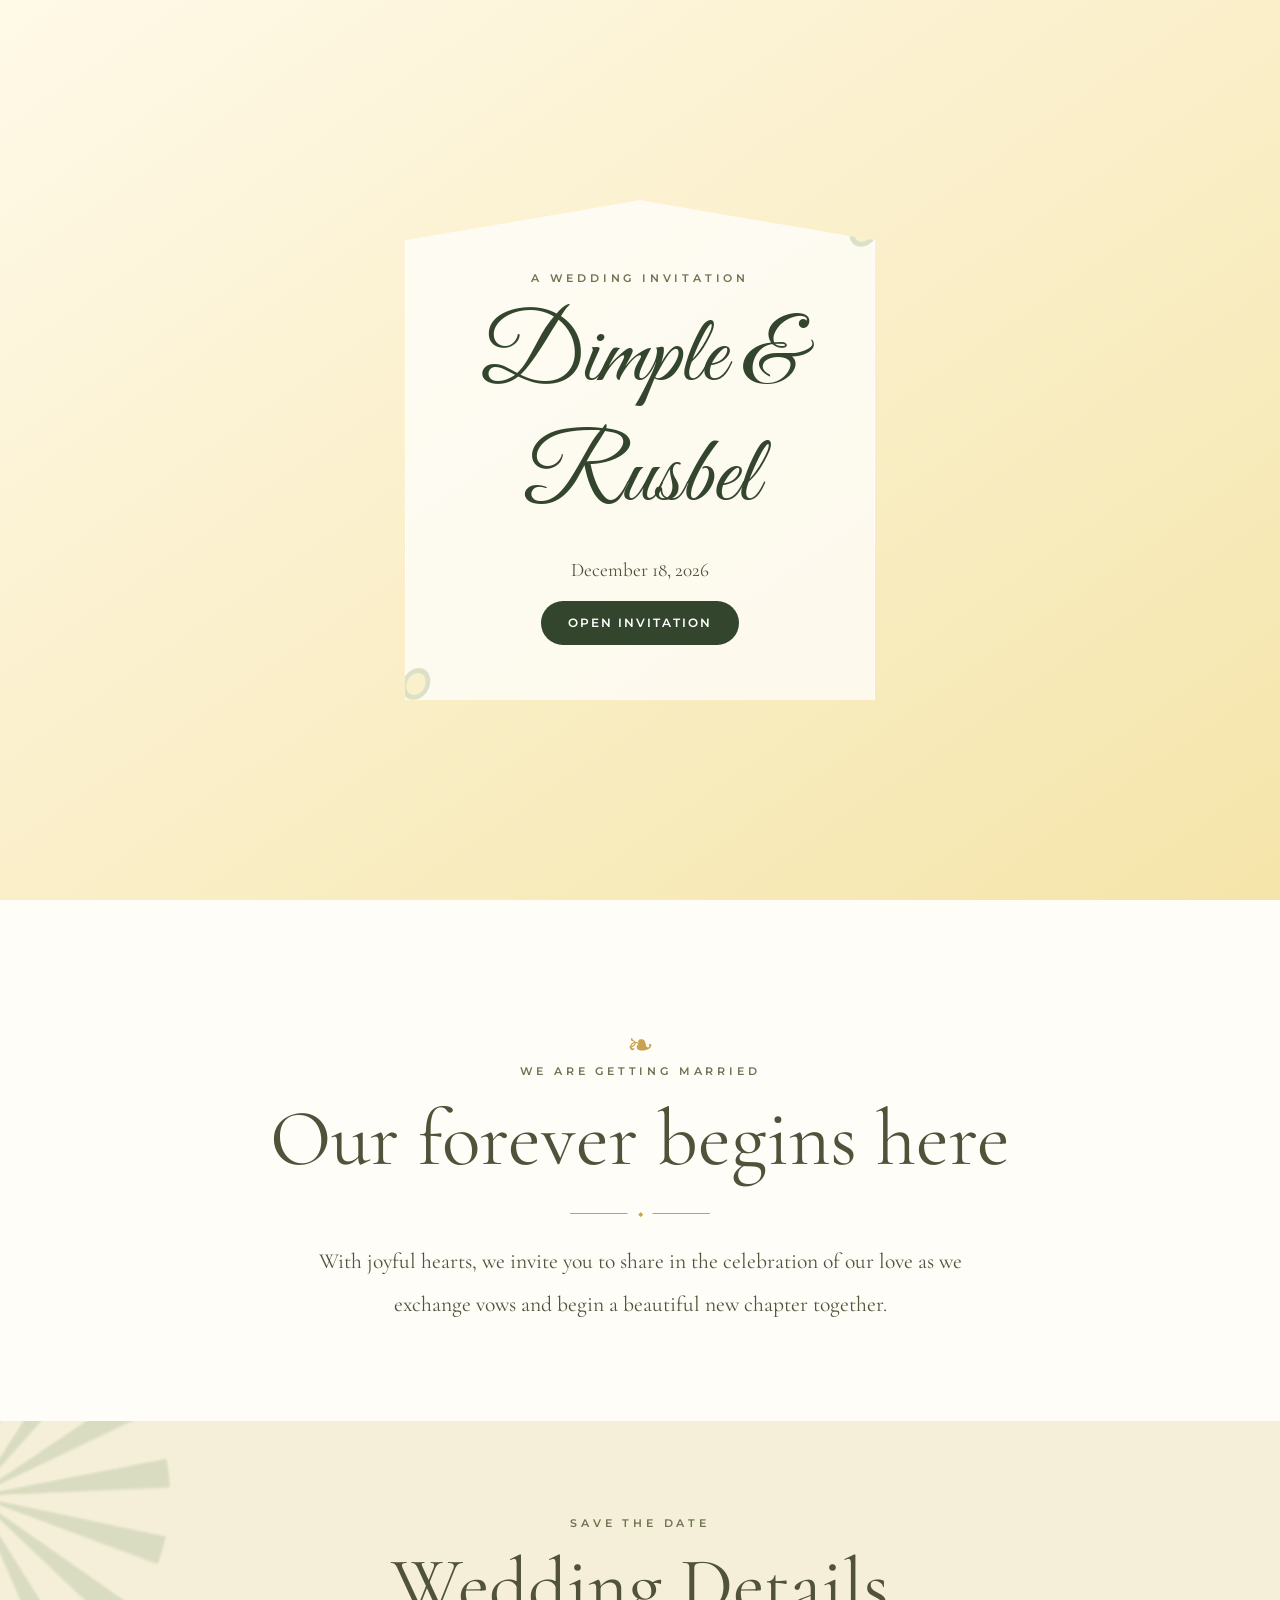
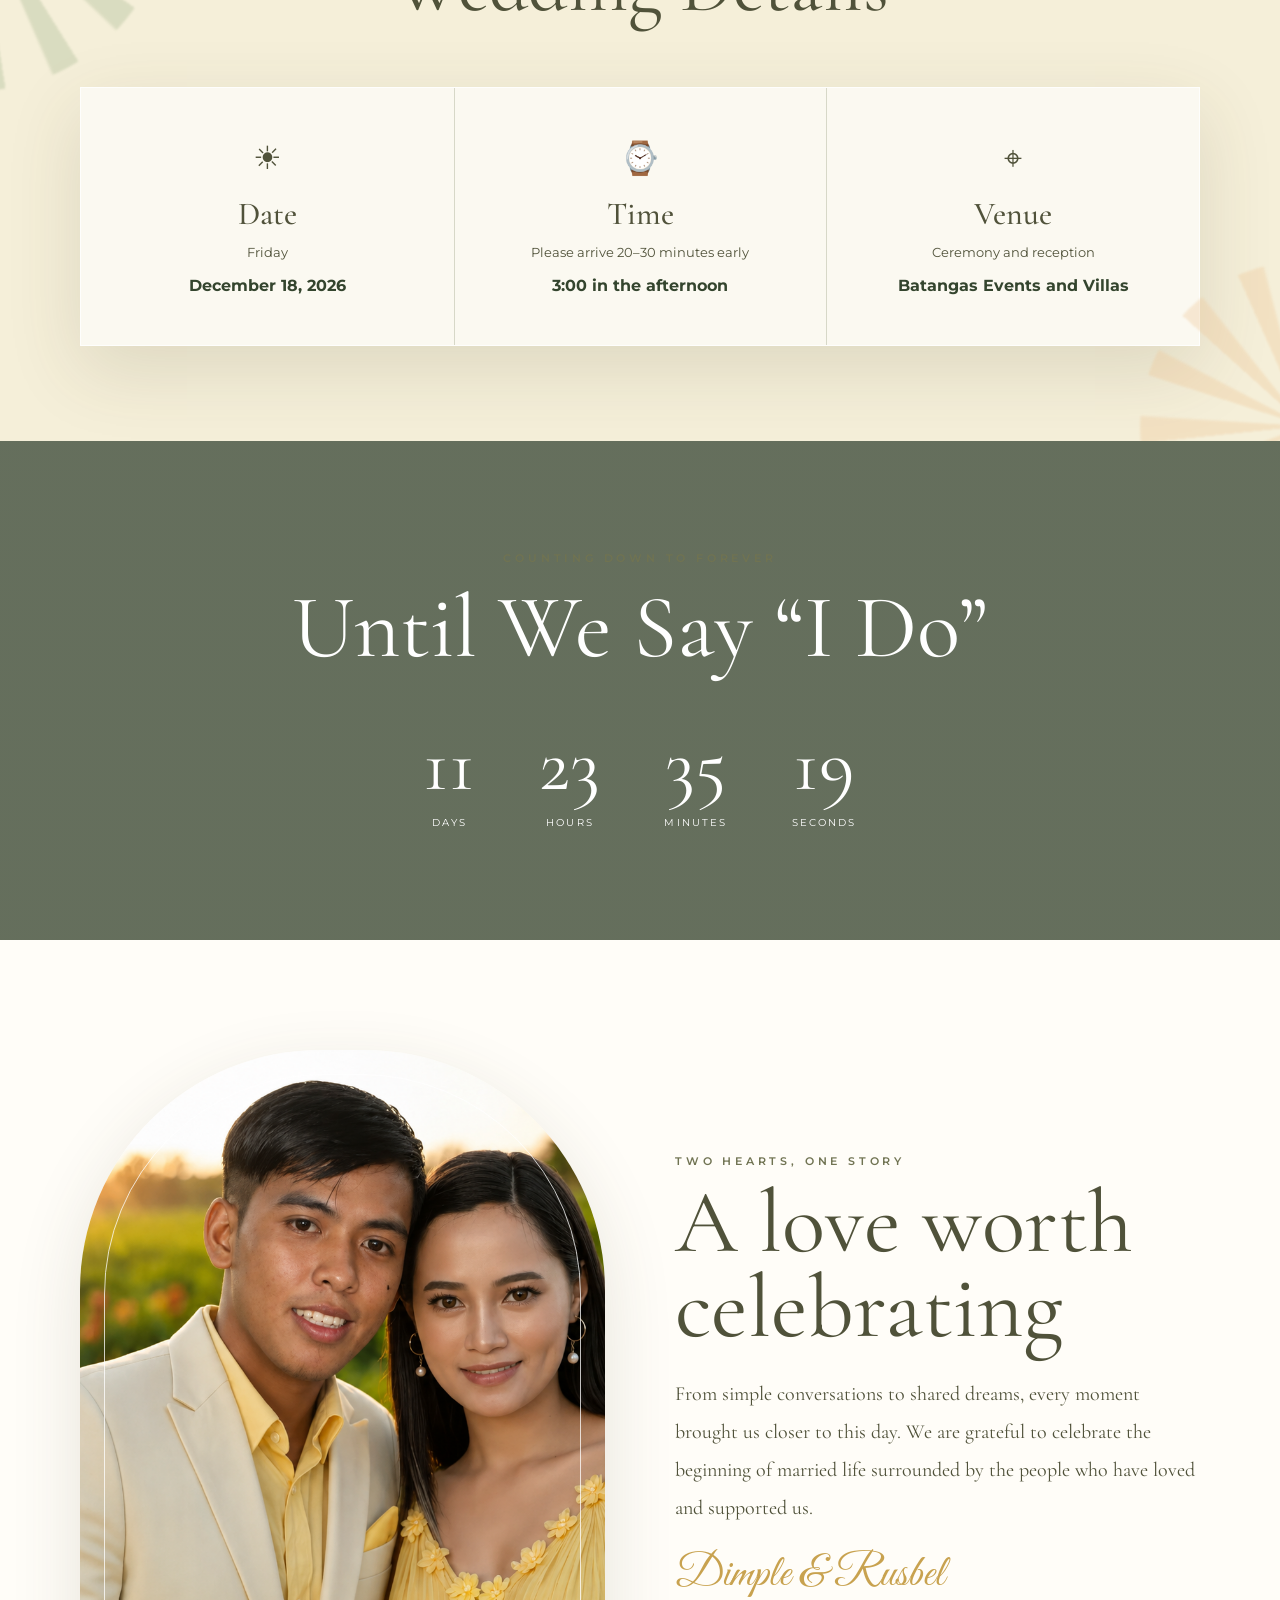
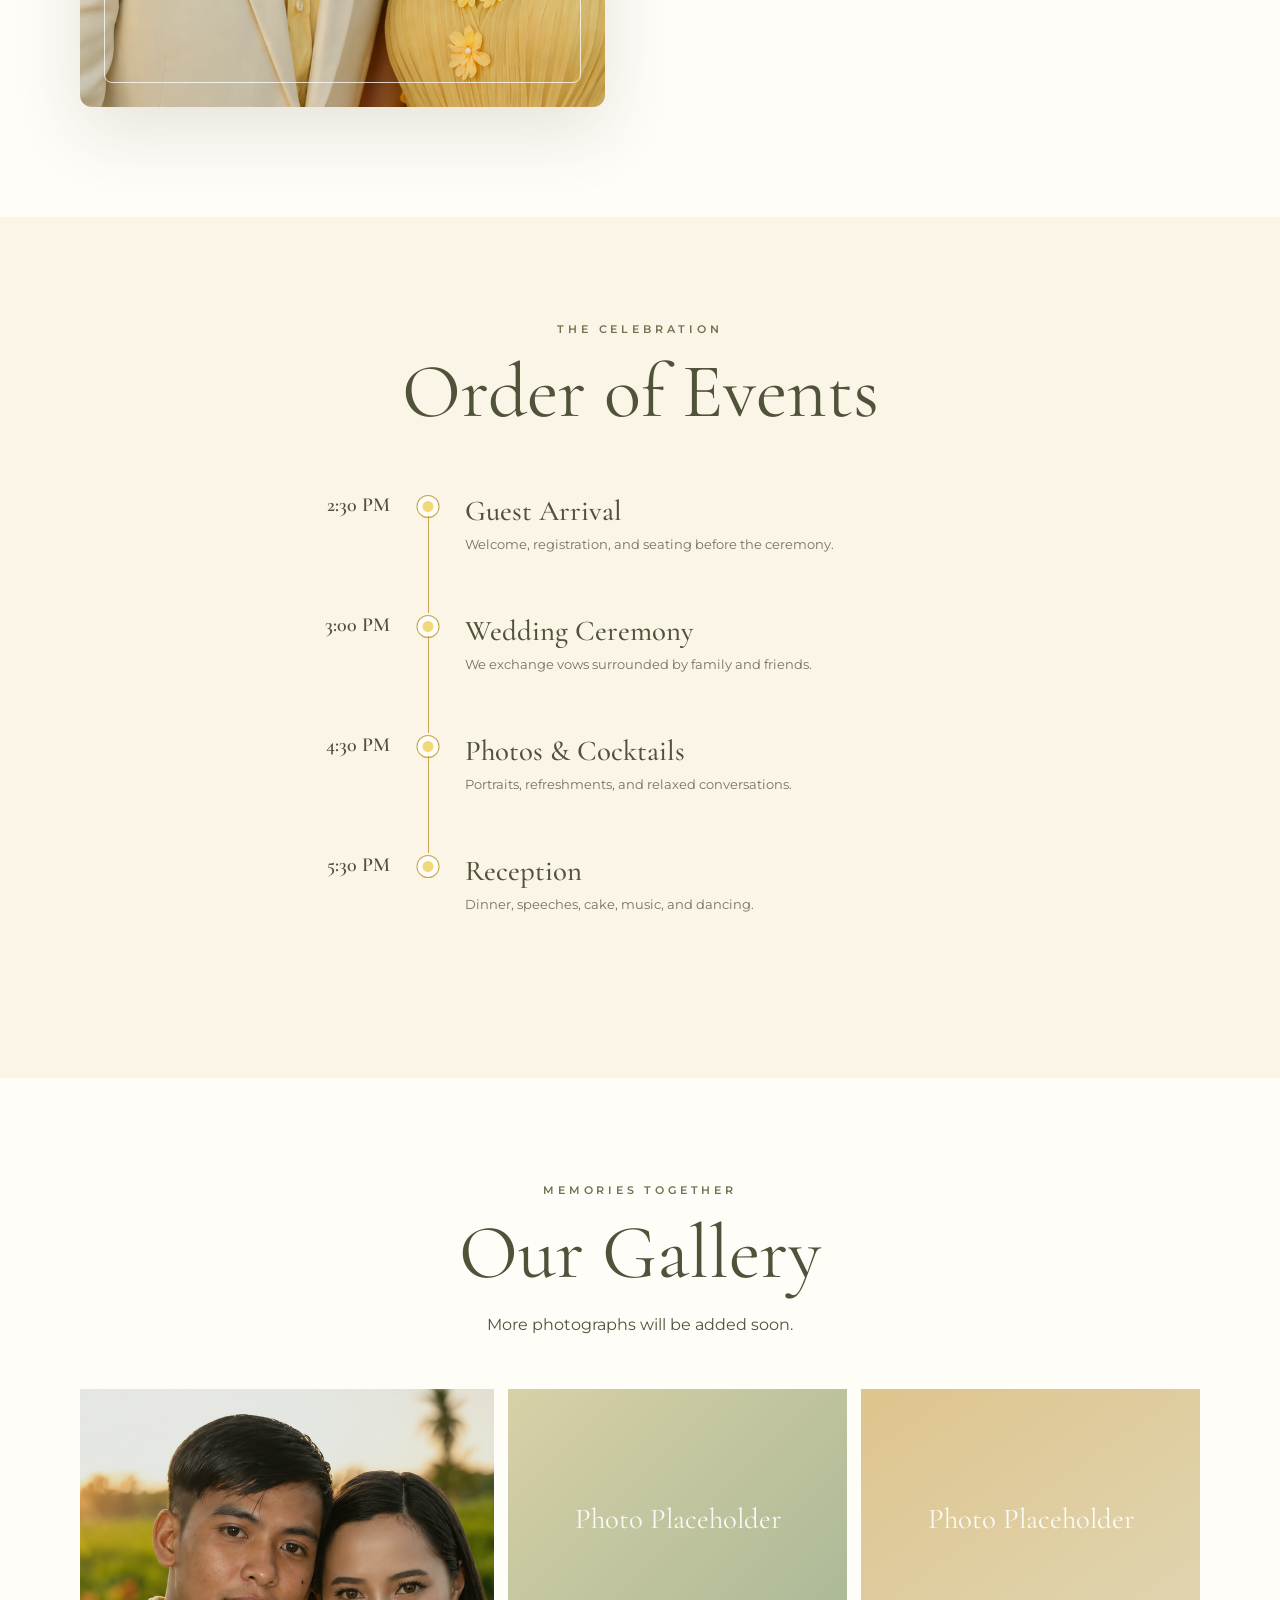
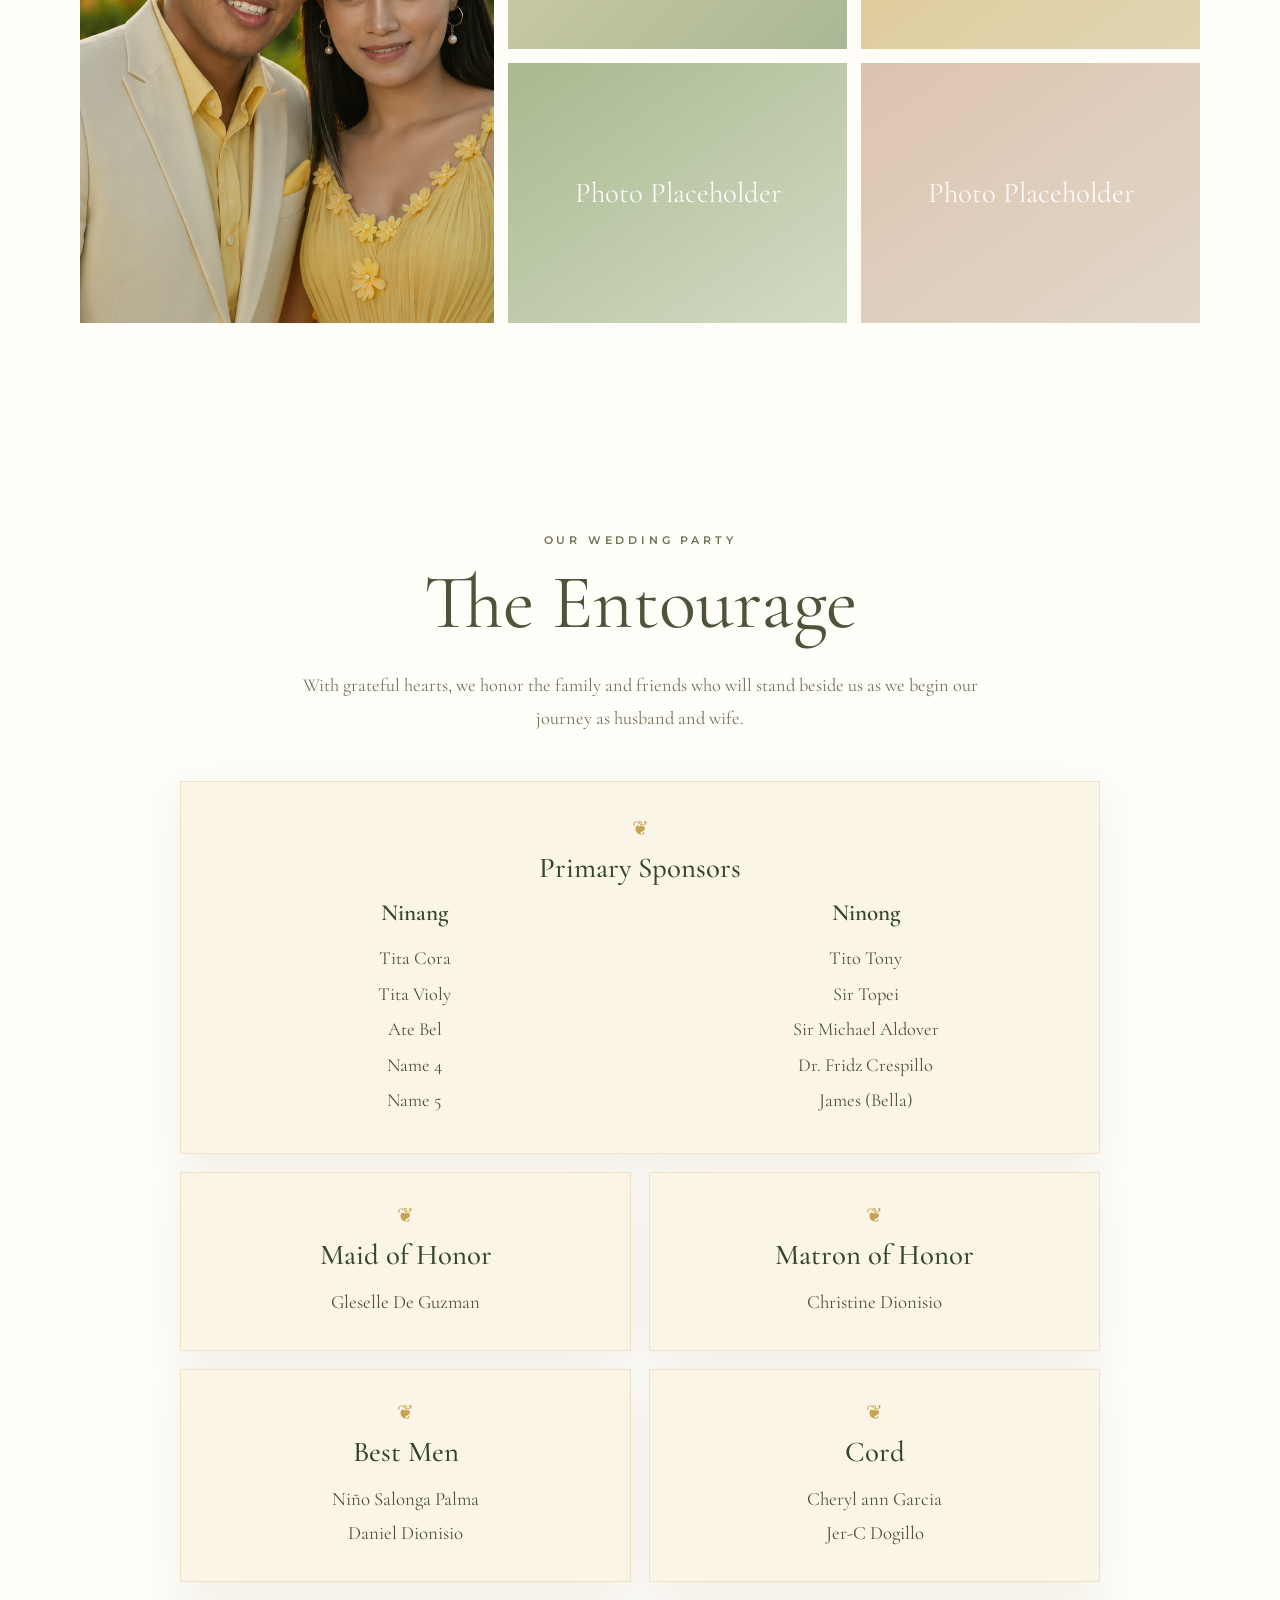
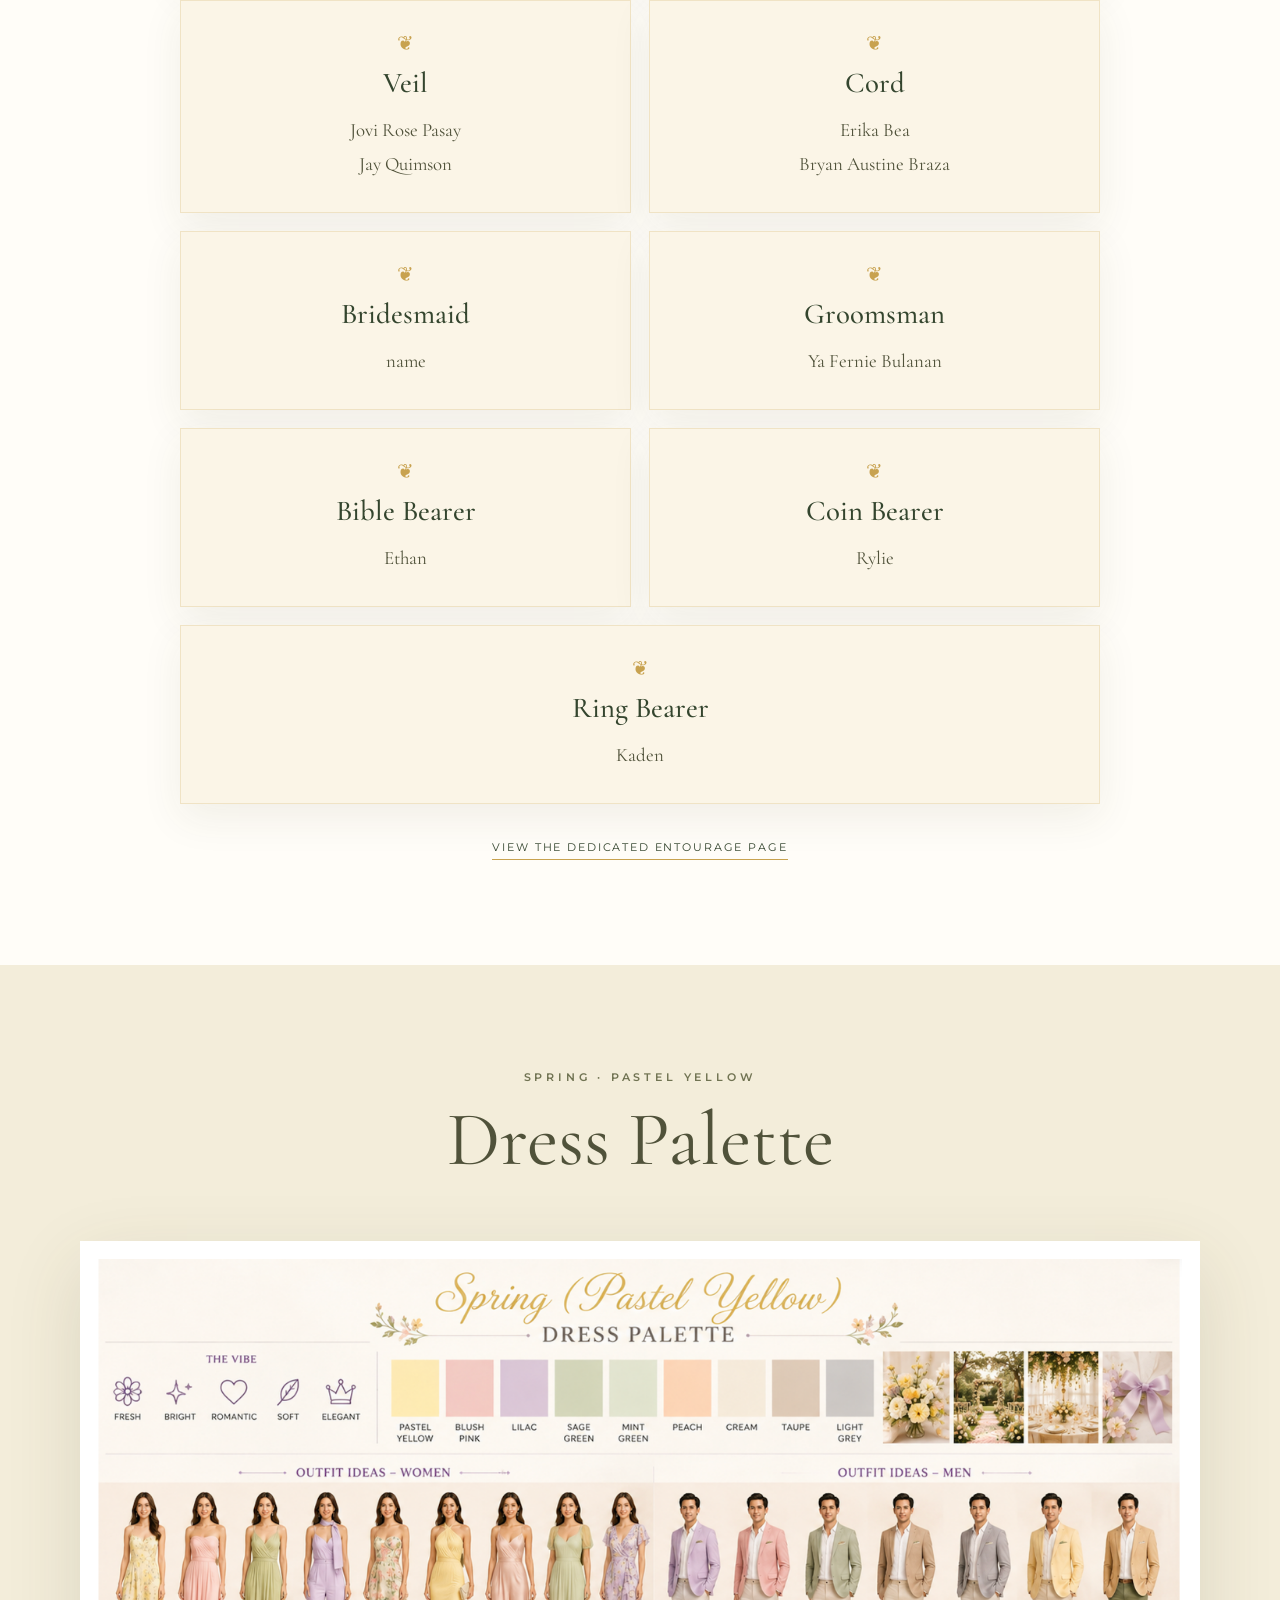
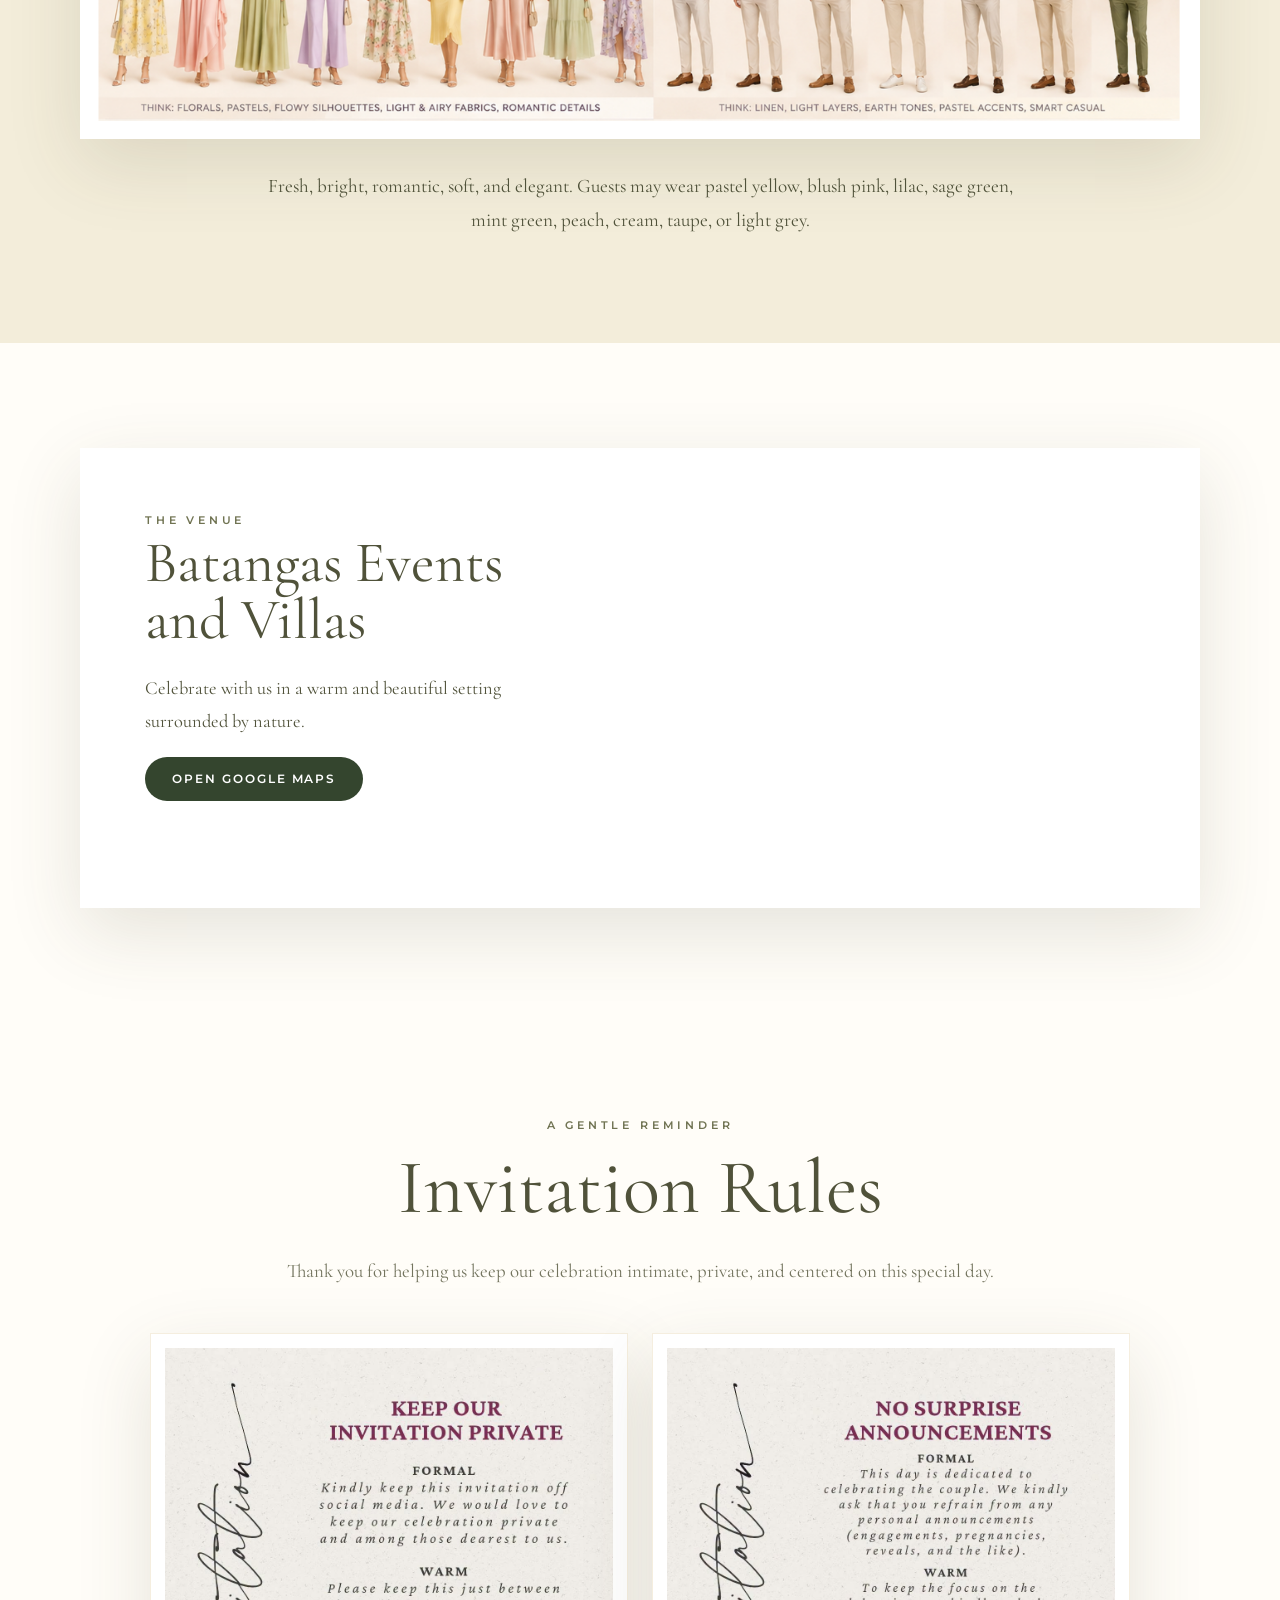
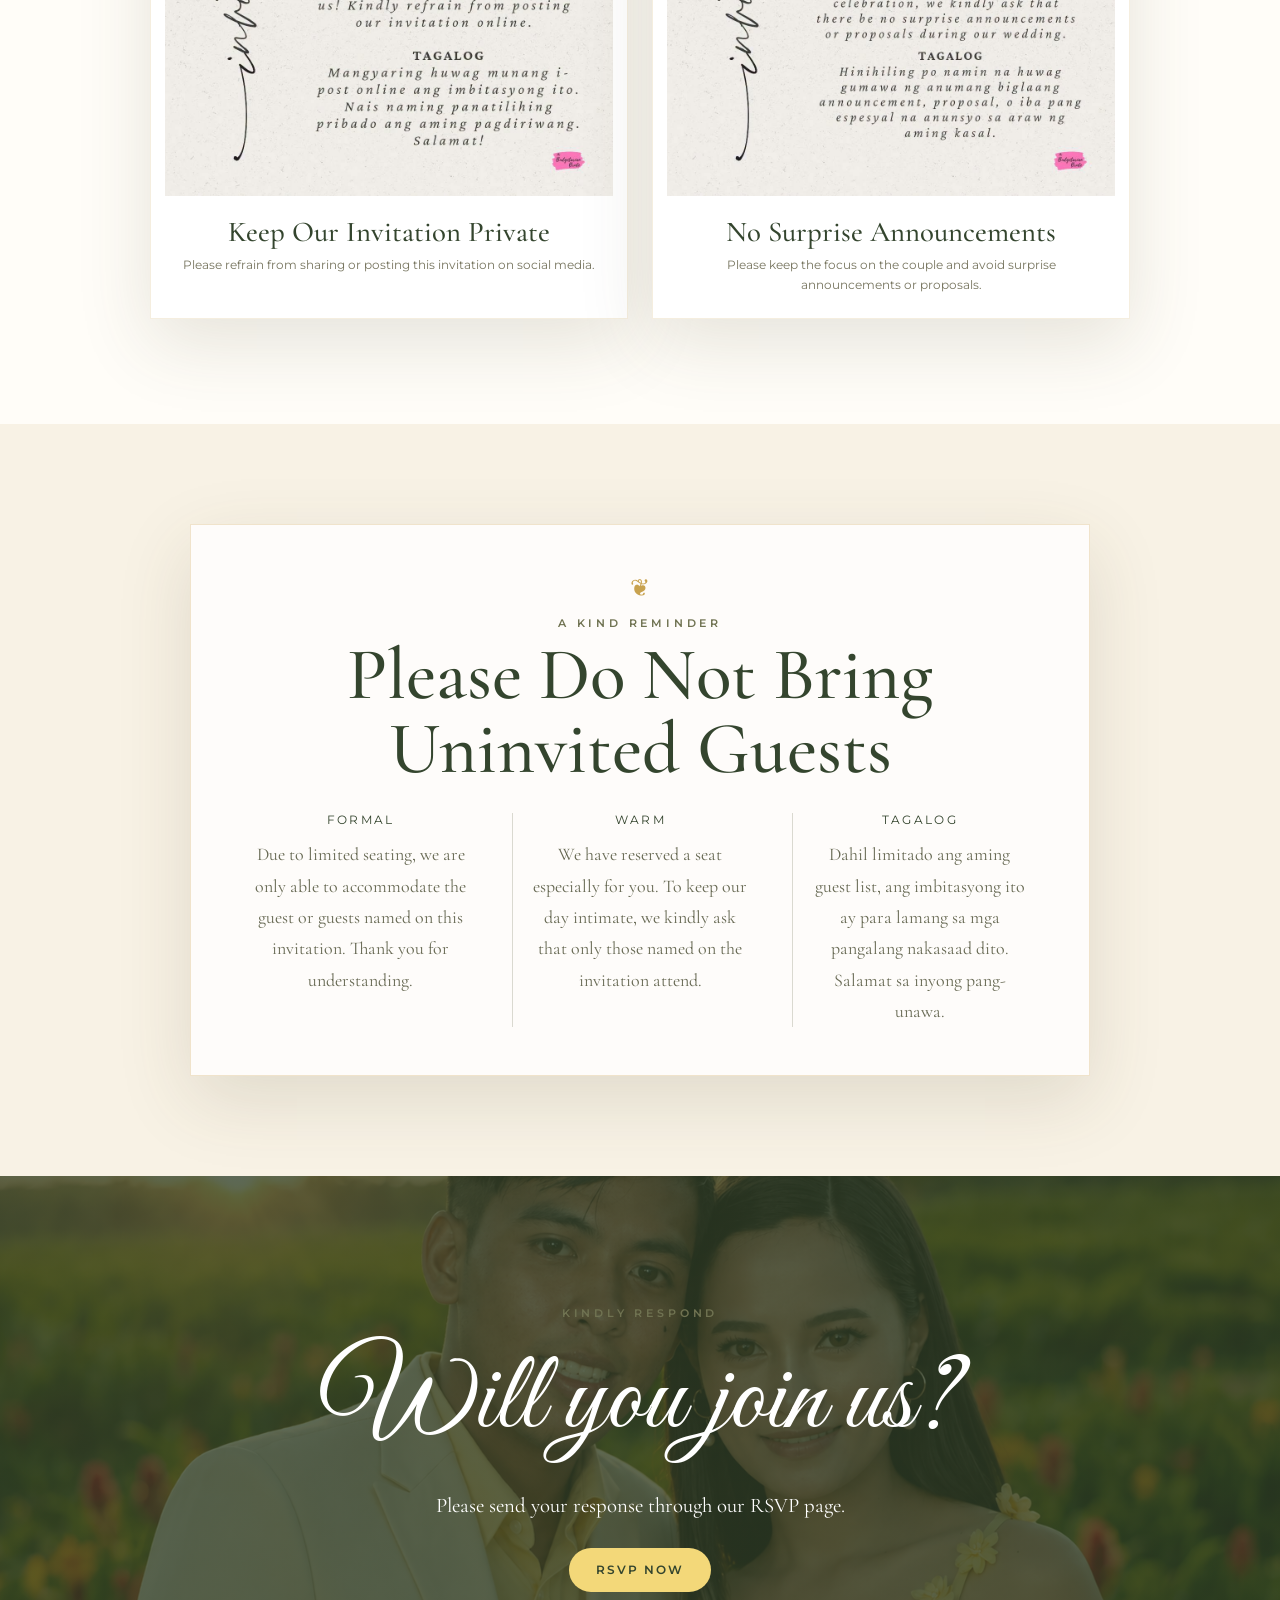
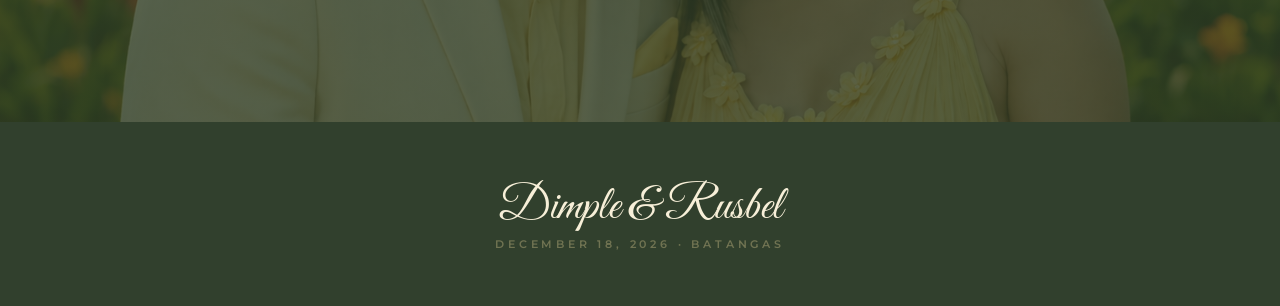
==== index.html @ 18e4d4e1 "Add files via upload" ====
<!doctype html>
<html lang="en">
<head>
  <meta charset="utf-8">
  <meta name="viewport" content="width=device-width, initial-scale=1">
  <title>Dimple & Rusbel | Wedding Invitation</title>
  <meta name="description" content="You are invited to celebrate the wedding of Dimple and Rusbel.">
  <link rel="preconnect" href="https://fonts.googleapis.com">
  <link rel="preconnect" href="https://fonts.gstatic.com" crossorigin>
  <link href="https://fonts.googleapis.com/css2?family=Cormorant+Garamond:wght@400;500;600&family=Great+Vibes&family=Montserrat:wght@400;500;600&display=swap" rel="stylesheet">
  <style>
    :root{--ink:#50523a;--deep:#34452e;--sage:#a9b993;--cream:#fffaf0;--paper:#fffdf8;--yellow:#f3d879;--gold:#c8a24f;--peach:#f7d6bf;--line:rgba(98,103,67,.23);--shadow:0 24px 70px rgba(75,72,44,.14)}
    *{box-sizing:border-box} html{scroll-behavior:smooth} body{margin:0;background:var(--paper);color:var(--ink);font-family:Montserrat,Arial,sans-serif;overflow-x:hidden}
    body::before{content:"";position:fixed;inset:0;pointer-events:none;opacity:.34;background-image:radial-gradient(rgba(95,95,65,.12) .55px,transparent .55px);background-size:5px 5px;z-index:20}
    a{color:inherit}.serif{font-family:"Cormorant Garamond",serif}.script{font-family:"Great Vibes",cursive}.eyebrow{font-size:.7rem;letter-spacing:.34em;text-transform:uppercase;font-weight:600;color:#707352}.shell{width:min(1120px,calc(100% - 32px));margin:auto}
    .opening{position:fixed;inset:0;background:linear-gradient(145deg,#fff9e8,#f5e5aa);z-index:99;display:grid;place-items:center;transition:opacity .8s,visibility .8s}.opening.hidden{opacity:0;visibility:hidden}.envelope{width:min(470px,88vw);text-align:center;padding:70px 34px 54px;background:rgba(255,255,255,.72);border:1px solid rgba(255,255,255,.9);box-shadow:var(--shadow);position:relative;clip-path:polygon(0 8%,50% 0,100% 8%,100% 100%,0 100%)}.envelope:before,.envelope:after{content:"";position:absolute;width:150px;height:190px;background:radial-gradient(ellipse at center,#f8e8a9 0 8%,transparent 9%),radial-gradient(ellipse at center,#b7c89d 0 12%,transparent 13%);opacity:.5}.envelope:before{left:-65px;bottom:-80px;transform:rotate(30deg)}.envelope:after{right:-65px;top:-65px;transform:rotate(-145deg)}.opening h1{font-size:clamp(3.4rem,12vw,6rem);font-weight:400;margin:13px 0 4px;color:var(--deep)}.opening p{font-family:"Cormorant Garamond",serif;font-size:1.2rem}.open-btn,.primary-btn{border:0;border-radius:999px;padding:15px 27px;background:var(--deep);color:#fff;text-decoration:none;font:600 .72rem Montserrat;letter-spacing:.17em;text-transform:uppercase;cursor:pointer;display:inline-flex;align-items:center;justify-content:center;transition:.25s}.open-btn:hover,.primary-btn:hover{transform:translateY(-2px);background:#526746}
    header{position:absolute;top:0;left:0;right:0;z-index:10;padding:22px 0}.nav{display:flex;justify-content:space-between;align-items:center;color:#fff;text-shadow:0 2px 12px rgba(0,0,0,.25)}.brand{font-family:"Great Vibes";font-size:2rem;text-decoration:none}.nav-links{display:flex;gap:23px;align-items:center}.nav-links a{text-decoration:none;font-size:.68rem;letter-spacing:.13em;text-transform:uppercase;font-weight:600}.nav-links .pill{padding:10px 16px;border:1px solid rgba(255,255,255,.7);border-radius:999px}
    .hero{min-height:100svh;display:grid;place-items:center;position:relative;background:linear-gradient(180deg,rgba(25,32,23,.12),rgba(25,32,23,.48)),url('dimple-rusbel-hero.png') center/cover no-repeat;color:#fff;text-align:center}.hero:after{content:"";position:absolute;inset:auto 0 0;height:210px;background:linear-gradient(transparent,var(--paper))}.hero-content{position:relative;z-index:2;padding:120px 20px}.hero h1{font-size:clamp(5rem,13vw,10rem);font-weight:400;line-height:.72;margin:28px 0 32px;text-shadow:0 7px 30px rgba(0,0,0,.18)}.hero .date{font-family:"Cormorant Garamond",serif;font-size:clamp(1.3rem,3vw,1.9rem);letter-spacing:.2em}.scroll{position:absolute;z-index:3;bottom:42px;font-size:.62rem;letter-spacing:.24em;text-transform:uppercase}.scroll:after{content:"";display:block;width:1px;height:34px;background:#fff;margin:10px auto}
    section{position:relative}.intro{padding:125px 0 95px;text-align:center}.intro .leaf{font-size:2rem;color:var(--gold)}.intro h2{font-size:clamp(2.7rem,7vw,5rem);font-weight:400;margin:12px 0}.intro p{max-width:710px;margin:0 auto;line-height:2;font-family:"Cormorant Garamond",serif;font-size:1.35rem}.ornament{width:140px;height:1px;background:var(--gold);margin:26px auto;position:relative}.ornament:after{content:"◆";position:absolute;left:50%;top:50%;transform:translate(-50%,-52%);background:var(--paper);padding:0 10px;font-size:.58rem;color:var(--gold)}
    .details{padding:95px 0;background:#f5efd9;overflow:hidden}.details:before,.details:after{content:"";position:absolute;border-radius:50%;filter:blur(1px);opacity:.35}.details:before{width:390px;height:390px;left:-220px;top:-120px;background:radial-gradient(circle,#e8ce77 0 4%,transparent 5%),repeating-conic-gradient(from 10deg,#a8b992 0 8deg,transparent 9deg 23deg)}.details:after{width:330px;height:330px;right:-190px;bottom:-150px;background:repeating-conic-gradient(#efc899 0 9deg,transparent 10deg 24deg)}.section-title{text-align:center;margin-bottom:55px}.section-title h2{font-size:clamp(3rem,6vw,5rem);font-weight:400;margin:9px 0}.detail-grid{display:grid;grid-template-columns:repeat(3,1fr);background:rgba(255,255,255,.65);border:1px solid rgba(255,255,255,.8);box-shadow:var(--shadow)}.detail-card{padding:50px 30px;text-align:center}.detail-card+ .detail-card{border-left:1px solid var(--line)}.detail-card .icon{font-size:2rem}.detail-card h3{font:500 2rem "Cormorant Garamond";margin:17px 0 8px}.detail-card p{font-size:.8rem;line-height:1.8;margin:0}.detail-card strong{display:block;margin-top:12px;color:var(--deep)}
    .countdown-wrap{padding:110px 0;text-align:center;background:linear-gradient(rgba(47,61,38,.74),rgba(47,61,38,.74)),url('dimple-rusbel-hero.png') center 42%/cover fixed;color:#fff}.countdown-wrap h2{font-size:clamp(3rem,7vw,5.6rem);font-weight:400;margin:8px}.countdown{display:flex;justify-content:center;gap:clamp(18px,5vw,70px);margin-top:36px}.count-item b{display:block;font:400 clamp(2.3rem,6vw,4.8rem) "Cormorant Garamond"}.count-item span{font-size:.61rem;letter-spacing:.22em;text-transform:uppercase}
    .story{padding:110px 0}.story-grid{display:grid;grid-template-columns:1fr 1fr;align-items:center;gap:70px}.story-photo{aspect-ratio:4/5;background:url('dimple-rusbel-hero.png') 44% center/cover;border-radius:240px 240px 12px 12px;box-shadow:var(--shadow);position:relative}.story-photo:before{content:"";position:absolute;inset:24px;border:1px solid rgba(255,255,255,.75);border-radius:220px 220px 8px 8px}.story-copy h2{font-size:clamp(3.2rem,7vw,5.7rem);font-weight:400;line-height:.95;margin:12px 0 25px}.story-copy p{font:1.25rem/1.9 "Cormorant Garamond",serif}.signature{font-size:2.8rem;color:var(--gold);margin-top:20px}
    .schedule{padding:105px 0;background:#fbf5e7}.timeline{max-width:760px;margin:auto}.event{display:grid;grid-template-columns:130px 35px 1fr;gap:20px;min-height:120px}.event-time{text-align:right;font:600 1.25rem "Cormorant Garamond"}.event-mark{position:relative}.event-mark:before{content:"";position:absolute;width:11px;height:11px;background:var(--yellow);border:5px solid var(--paper);box-shadow:0 0 0 1px var(--gold);border-radius:50%;top:3px;left:50%;transform:translateX(-50%)}.event:not(:last-child) .event-mark:after{content:"";position:absolute;width:1px;background:var(--gold);top:23px;bottom:0;left:50%}.event-info h3{font:500 1.8rem "Cormorant Garamond";margin:0 0 6px}.event-info p{font-size:.82rem;line-height:1.65;margin:0;color:#73745e}
    .gallery{padding:105px 0}.gallery-grid{display:grid;grid-template-columns:1.1fr .9fr .9fr;grid-template-rows:260px 260px;gap:14px}.gallery-item{overflow:hidden;position:relative;background:linear-gradient(135deg,#ede3b8,#b8c7a5);min-height:220px}.gallery-item:first-child{grid-row:1/3;background:url('dimple-rusbel-hero.png') center/cover}.gallery-item:after{content:attr(data-label);position:absolute;inset:0;display:grid;place-items:center;color:rgba(255,255,255,.9);font:400 1.8rem "Cormorant Garamond";background:rgba(62,73,45,.12)}.gallery-item:first-child:after{content:""}.gallery-item:nth-child(3){background:linear-gradient(145deg,#f5d59b,#f7e9c6)}.gallery-item:nth-child(4){background:linear-gradient(145deg,#b7c89d,#e9efd9)}.gallery-item:nth-child(5){background:linear-gradient(145deg,#f4d4c1,#f8ebdf)}
    .guest-note{padding:100px 0;background:#f8f2e5}.guest-note-card{max-width:900px;margin:auto;background:rgba(255,255,255,.82);border:1px solid rgba(200,162,79,.28);box-shadow:var(--shadow);padding:48px 42px;text-align:center;position:relative}.guest-note-card:before{content:"❦";display:block;color:var(--gold);font-size:1.5rem;margin-bottom:14px}.guest-note-card h2{font:500 clamp(2.5rem,6vw,4.6rem) "Cormorant Garamond",serif;line-height:1;margin:8px 0 28px;color:var(--deep)}.guest-note-grid{display:grid;grid-template-columns:repeat(3,1fr);gap:24px;text-align:left}.guest-note-block{padding:0 18px}.guest-note-block+ .guest-note-block{border-left:1px solid var(--line)}.guest-note-block h3{font:.72rem Montserrat,sans-serif;letter-spacing:.2em;text-transform:uppercase;text-align:center;color:var(--deep);margin:0 0 12px}.guest-note-block p{font:1.12rem/1.75 "Cormorant Garamond",serif;text-align:center;margin:0;color:#666852}
    .entourage{padding:105px 0;background:#fffdf8}.entourage-intro{max-width:680px;margin:-35px auto 46px;text-align:center;font:1.15rem/1.8 "Cormorant Garamond",serif;color:#73745e}.entourage-grid{display:grid;grid-template-columns:repeat(2,1fr);gap:18px;max-width:920px;margin:auto}.entourage-card{background:#fbf5e7;border:1px solid rgba(200,162,79,.22);padding:30px 24px;text-align:center;box-shadow:0 14px 38px rgba(75,72,44,.08);position:relative}.entourage-card:before{content:"❦";display:block;color:var(--gold);font-size:1.25rem;margin-bottom:10px}.entourage-card.wide{grid-column:1/-1}.entourage-card h3{font:500 1.8rem "Cormorant Garamond",serif;margin:0 0 14px;color:var(--deep)}.entourage-card p{margin:0;font:1.18rem/1.8 "Cormorant Garamond",serif}.entourage-card .name{display:block}.primary-sponsors-card{padding:34px 26px}.sponsor-columns{display:grid;grid-template-columns:repeat(2,minmax(0,1fr));gap:36px;margin-top:10px}.sponsor-column{padding:0}.sponsor-column+ .sponsor-column{border-left:0}.sponsor-column h4{margin:0 0 14px;padding:0;font:600 1.45rem "Cormorant Garamond",serif;color:var(--deep);background:none}.sponsor-column .name{padding:4px 0;text-align:center;border:0;font:1.15rem/1.5 "Cormorant Garamond",serif}.entourage-link-wrap{text-align:center;margin-top:32px}.entourage-link{display:inline-block;font-size:.68rem;letter-spacing:.17em;text-transform:uppercase;text-decoration:none;border-bottom:1px solid var(--gold);padding-bottom:5px;color:var(--deep)}
    .dress{padding:105px 0;background:#f3edda}.dress-card{padding:18px;background:white;box-shadow:var(--shadow)}.dress-card img{display:block;width:100%;height:auto}.dress-note{text-align:center;max-width:760px;margin:30px auto 0;font:1.2rem/1.8 "Cormorant Garamond",serif}.rules{padding:105px 0;background:#fffdf8}.rules-intro{max-width:720px;margin:-34px auto 44px;text-align:center;font:1.18rem/1.8 "Cormorant Garamond",serif;color:#73745e}.rules-grid{display:grid;grid-template-columns:repeat(2,minmax(0,1fr));gap:24px;max-width:980px;margin:auto}.rule-card{background:#fff;padding:14px;box-shadow:var(--shadow);border:1px solid rgba(200,162,79,.18)}.rule-card img{display:block;width:100%;height:auto}.rule-caption{text-align:center;padding:18px 12px 8px}.rule-caption h3{font:500 1.8rem "Cormorant Garamond",serif;color:var(--deep);margin:0 0 6px}.rule-caption p{font-size:.76rem;line-height:1.7;color:#77755f;margin:0}
    .venue{padding:105px 0}.venue-card{display:grid;grid-template-columns:.9fr 1.1fr;box-shadow:var(--shadow);background:#fff}.venue-copy{padding:65px}.venue-copy h2{font-size:3.6rem;font-weight:400;line-height:1;margin:8px 0 22px}.venue-copy p{font:1.15rem/1.8 "Cormorant Garamond",serif}.map{min-height:460px;border:0;width:100%}
    .rsvp-banner{padding:130px 20px;text-align:center;background:linear-gradient(rgba(48,63,40,.78),rgba(48,63,40,.78)),url('dimple-rusbel-hero.png') center/cover;color:#fff}.rsvp-banner h2{font-size:clamp(4rem,10vw,7rem);font-weight:400;margin:12px}.rsvp-banner p{font:1.3rem "Cormorant Garamond",serif;margin-bottom:30px}.rsvp-banner .primary-btn{background:var(--yellow);color:var(--deep)}
    footer{padding:55px 20px;text-align:center;background:#31402d;color:#f7efd8}.footer-names{font-size:3rem}.reveal{opacity:0;transform:translateY(25px);transition:opacity .75s ease,transform .75s ease}.reveal.visible{opacity:1;transform:none}
    @media(max-width:800px){header{position:absolute}.nav-links a:not(.pill){display:none}.hero{background-position:56% center}.hero h1{font-size:5.4rem}.detail-grid,.story-grid,.venue-card{grid-template-columns:1fr}.detail-card+ .detail-card{border-left:0;border-top:1px solid var(--line)}.story-grid{gap:42px}.story-photo{max-width:520px;width:100%;margin:auto}.gallery-grid{grid-template-columns:1fr 1fr;grid-template-rows:340px 220px 220px}.gallery-item:first-child{grid-column:1/3;grid-row:auto}.venue-copy{padding:42px 28px}.map{min-height:350px}.countdown{gap:18px}.event{grid-template-columns:75px 24px 1fr;gap:12px}.dress-card{padding:8px}.entourage-grid{grid-template-columns:1fr}.guest-note-grid{grid-template-columns:1fr}.guest-note-block{padding:8px 0}.guest-note-block+ .guest-note-block{border-left:0;border-top:1px solid var(--line);padding-top:24px}.rules-grid{grid-template-columns:1fr;max-width:640px}.entourage-card.wide{grid-column:auto}.sponsor-columns{grid-template-columns:1fr}.sponsor-column+ .sponsor-column{border-left:0;border-top:0}}
    @media(max-width:520px){.shell{width:min(100% - 22px,1120px)}.hero-content{padding-top:110px}.hero .date{font-size:1.05rem}.intro,.story,.schedule,.gallery,.guest-note,.entourage,.dress,.rules,.venue{padding:78px 0}.guest-note-card{padding:38px 22px}.detail-card{padding:38px 20px}.countdown-wrap{background-attachment:scroll}.count-item b{font-size:2.2rem}.count-item span{font-size:.5rem}.gallery-grid{display:grid;grid-template-columns:1fr;grid-template-rows:330px repeat(4,210px)}.gallery-item:first-child{grid-column:auto}.venue-copy h2{font-size:2.8rem}.opening{padding:12px}.envelope{padding:58px 22px 44px}.nav{padding:0 5px}}
  </style>
</head>
<body>
  <div class="opening" id="opening">
    <div class="envelope">
      <div class="eyebrow">A wedding invitation</div>
      <h1 class="script">Dimple & Rusbel</h1>
      <p>December 18, 2026</p>
      <button class="open-btn" id="openInvitation">Open Invitation</button>
    </div>
  </div>

  <header><div class="shell nav"><a class="brand" href="#home">D & R</a><nav class="nav-links"><a href="#details">Details</a><a href="#schedule">Schedule</a><a href="#gallery">Gallery</a><a href="#entourage">Entourage</a><a href="#dress-code">Dress Code</a><a href="rsvp.html" class="pill">RSVP</a></nav></div></header>

  <main>
    <section class="hero" id="home"><div class="hero-content"><h1 class="script">Dimple & Rusbel</h1><div class="date">12 · 18 · 2026</div></div><div class="scroll">Scroll to discover</div></section>

    <section class="intro"><div class="shell reveal"><div class="leaf">❧</div><div class="eyebrow">We are getting married</div><h2 class="serif">Our forever begins here</h2><div class="ornament"></div><p>With joyful hearts, we invite you to share in the celebration of our love as we exchange vows and begin a beautiful new chapter together.</p></div></section>

    <section class="details" id="details"><div class="shell"><div class="section-title reveal"><div class="eyebrow">Save the date</div><h2 class="serif">Wedding Details</h2></div><div class="detail-grid reveal"><article class="detail-card"><div class="icon">☀</div><h3>Date</h3><p>Friday</p><strong>December 18, 2026</strong></article><article class="detail-card"><div class="icon">⌚</div><h3>Time</h3><p>Please arrive 20–30 minutes early</p><strong>3:00 in the afternoon</strong></article><article class="detail-card"><div class="icon">⌖</div><h3>Venue</h3><p>Ceremony and reception</p><strong>Batangas Events and Villas</strong></article></div></div></section>

    <section class="countdown-wrap"><div class="shell reveal"><div class="eyebrow">Counting down to forever</div><h2 class="serif">Until We Say “I Do”</h2><div class="countdown"><div class="count-item"><b id="days">00</b><span>Days</span></div><div class="count-item"><b id="hours">00</b><span>Hours</span></div><div class="count-item"><b id="minutes">00</b><span>Minutes</span></div><div class="count-item"><b id="seconds">00</b><span>Seconds</span></div></div></div></section>

    <section class="story"><div class="shell story-grid"><div class="story-photo reveal"></div><div class="story-copy reveal"><div class="eyebrow">Two hearts, one story</div><h2 class="serif">A love worth celebrating</h2><p>From simple conversations to shared dreams, every moment brought us closer to this day. We are grateful to celebrate the beginning of married life surrounded by the people who have loved and supported us.</p><div class="signature script">Dimple & Rusbel</div></div></div></section>

    <section class="schedule" id="schedule"><div class="shell"><div class="section-title reveal"><div class="eyebrow">The celebration</div><h2 class="serif">Order of Events</h2></div><div class="timeline reveal"><article class="event"><div class="event-time">2:30 PM</div><div class="event-mark"></div><div class="event-info"><h3>Guest Arrival</h3><p>Welcome, registration, and seating before the ceremony.</p></div></article><article class="event"><div class="event-time">3:00 PM</div><div class="event-mark"></div><div class="event-info"><h3>Wedding Ceremony</h3><p>We exchange vows surrounded by family and friends.</p></div></article><article class="event"><div class="event-time">4:30 PM</div><div class="event-mark"></div><div class="event-info"><h3>Photos & Cocktails</h3><p>Portraits, refreshments, and relaxed conversations.</p></div></article><article class="event"><div class="event-time">5:30 PM</div><div class="event-mark"></div><div class="event-info"><h3>Reception</h3><p>Dinner, speeches, cake, music, and dancing.</p></div></article></div></div></section>

    <section class="gallery" id="gallery"><div class="shell"><div class="section-title reveal"><div class="eyebrow">Memories together</div><h2 class="serif">Our Gallery</h2><p>More photographs will be added soon.</p></div><div class="gallery-grid reveal"><div class="gallery-item"></div><div class="gallery-item" data-label="Photo Placeholder"></div><div class="gallery-item" data-label="Photo Placeholder"></div><div class="gallery-item" data-label="Photo Placeholder"></div><div class="gallery-item" data-label="Photo Placeholder"></div></div></div></section>

    <section class="entourage" id="entourage"><div class="shell"><div class="section-title reveal"><div class="eyebrow">Our wedding party</div><h2 class="serif">The Entourage</h2></div><p class="entourage-intro reveal">With grateful hearts, we honor the family and friends who will stand beside us as we begin our journey as husband and wife.</p><div class="entourage-grid">
      <article class="entourage-card wide reveal primary-sponsors-card">
        <h3>Primary Sponsors</h3>
        <div class="sponsor-columns">
          <div class="sponsor-column">
            <h4>Ninang</h4>
            <span class="name">Tita Cora</span>
            <span class="name">Tita Violy</span>
            <span class="name">Ate Bel</span>
            <span class="name">Name 4</span>
            <span class="name">Name 5</span>
          </div>
          <div class="sponsor-column">
            <h4>Ninong</h4>
            <span class="name">Tito Tony</span>
            <span class="name">Sir Topei</span>
            <span class="name">Sir Michael Aldover</span>
            <span class="name">Dr. Fridz Crespillo</span>
            <span class="name">James (Bella)</span>
          </div>
        </div>
      </article>
      <article class="entourage-card reveal"><h3>Maid of Honor</h3><p>Gleselle De Guzman</p></article>
      <article class="entourage-card reveal"><h3>Matron of Honor</h3><p>Christine Dionisio</p></article>
      <article class="entourage-card reveal"><h3>Best Men</h3><p><span class="name">Niño Salonga Palma</span><span class="name">Daniel Dionisio</span></p></article>
      <article class="entourage-card reveal"><h3>Cord</h3><p><span class="name">Cheryl ann Garcia</span><span class="name">Jer-C Dogillo</span></p></article>
      <article class="entourage-card reveal"><h3>Veil</h3><p><span class="name">Jovi Rose Pasay</span><span class="name">Jay Quimson</span></p></article>
      <article class="entourage-card reveal"><h3>Cord</h3><p><span class="name">Erika Bea</span><span class="name">Bryan Austine Braza</span></p></article>
      <article class="entourage-card reveal"><h3>Bridesmaid</h3><p>name  </p></article>
      <article class="entourage-card reveal"><h3>Groomsman</h3><p>Ya Fernie Bulanan</p></article>
      <article class="entourage-card reveal"><h3>Bible Bearer</h3><p>Ethan</p></article>
      <article class="entourage-card reveal"><h3>Coin Bearer</h3><p>Rylie</p></article>
      <article class="entourage-card wide reveal"><h3>Ring Bearer</h3><p>Kaden</p></article>
    </div><div class="entourage-link-wrap reveal"><a class="entourage-link" href="entourage.html">View the dedicated entourage page</a></div></div></section>

    <section class="dress" id="dress-code"><div class="shell"><div class="section-title reveal"><div class="eyebrow">Spring · Pastel Yellow</div><h2 class="serif">Dress Palette</h2></div><div class="dress-card reveal"><img src="dress-code-spring-pastel.png" alt="Spring pastel yellow wedding dress palette with outfit ideas for women and men"></div><p class="dress-note reveal">Fresh, bright, romantic, soft, and elegant. Guests may wear pastel yellow, blush pink, lilac, sage green, mint green, peach, cream, taupe, or light grey.</p></div></section>

    <section class="venue" id="venue"><div class="shell"><div class="venue-card reveal"><div class="venue-copy"><div class="eyebrow">The venue</div><h2 class="serif">Batangas Events and Villas</h2><p>Celebrate with us in a warm and beautiful setting surrounded by nature.</p><a class="primary-btn" href="https://www.google.com/maps/search/?api=1&query=Batangas%20Events%20and%20Villas" target="_blank" rel="noopener">Open Google Maps</a></div><iframe class="map" title="Map to Batangas Events and Villas" src="https://www.google.com/maps?q=Batangas%20Events%20and%20Villas&output=embed" loading="lazy"></iframe></div></div></section>

    <section class="rules" id="invitation-rules">
      <div class="shell">
        <div class="section-title reveal"><div class="eyebrow">A gentle reminder</div><h2 class="serif">Invitation Rules</h2></div>
        <p class="rules-intro reveal">Thank you for helping us keep our celebration intimate, private, and centered on this special day.</p>
        <div class="rules-grid">
          <article class="rule-card reveal">
            <img src="rule-keep-invitation-private.jpeg" alt="Please keep our wedding invitation private and refrain from posting it online">
            <div class="rule-caption"><h3>Keep Our Invitation Private</h3><p>Please refrain from sharing or posting this invitation on social media.</p></div>
          </article>
          <article class="rule-card reveal">
            <img src="rule-no-surprise-announcements.jpeg" alt="Please do not make surprise announcements or proposals during the wedding">
            <div class="rule-caption"><h3>No Surprise Announcements</h3><p>Please keep the focus on the couple and avoid surprise announcements or proposals.</p></div>
          </article>
        </div>
      </div>
    </section>

    <section class="guest-note" id="guest-reminder">
      <div class="shell">
        <article class="guest-note-card reveal">
          <div class="eyebrow">A kind reminder</div>
          <h2>Please Do Not Bring Uninvited Guests</h2>
          <div class="guest-note-grid">
            <div class="guest-note-block"><h3>Formal</h3><p>Due to limited seating, we are only able to accommodate the guest or guests named on this invitation. Thank you for understanding.</p></div>
            <div class="guest-note-block"><h3>Warm</h3><p>We have reserved a seat especially for you. To keep our day intimate, we kindly ask that only those named on the invitation attend.</p></div>
            <div class="guest-note-block"><h3>Tagalog</h3><p>Dahil limitado ang aming guest list, ang imbitasyong ito ay para lamang sa mga pangalang nakasaad dito. Salamat sa inyong pang-unawa.</p></div>
          </div>
        </article>
      </div>
    </section>


    <section class="rsvp-banner" id="rsvp"><div class="reveal"><div class="eyebrow">Kindly respond</div><h2 class="script">Will you join us?</h2><p>Please send your response through our RSVP page.</p><a class="primary-btn" href="rsvp.html">RSVP Now</a></div></section>
  </main>
  <footer><div class="footer-names script">Dimple & Rusbel</div><div class="eyebrow">December 18, 2026 · Batangas</div></footer>

  <script>
    const opening=document.getElementById('opening');
    document.getElementById('openInvitation').addEventListener('click',()=>{opening.classList.add('hidden');sessionStorage.setItem('invitationOpened','yes')});
    if(sessionStorage.getItem('invitationOpened')==='yes') opening.classList.add('hidden');
    const target=new Date('2026-12-18T15:00:00+08:00').getTime();
    function tick(){const d=Math.max(0,target-Date.now()),s=Math.floor(d/1000);days.textContent=String(Math.floor(s/86400)).padStart(2,'0');hours.textContent=String(Math.floor((s%86400)/3600)).padStart(2,'0');minutes.textContent=String(Math.floor((s%3600)/60)).padStart(2,'0');seconds.textContent=String(s%60).padStart(2,'0')};tick();setInterval(tick,1000);
    const observer=new IntersectionObserver(entries=>entries.forEach(e=>{if(e.isIntersecting)e.target.classList.add('visible')}),{threshold:.12});document.querySelectorAll('.reveal').forEach(el=>observer.observe(el));
  </script>
</body>
</html>
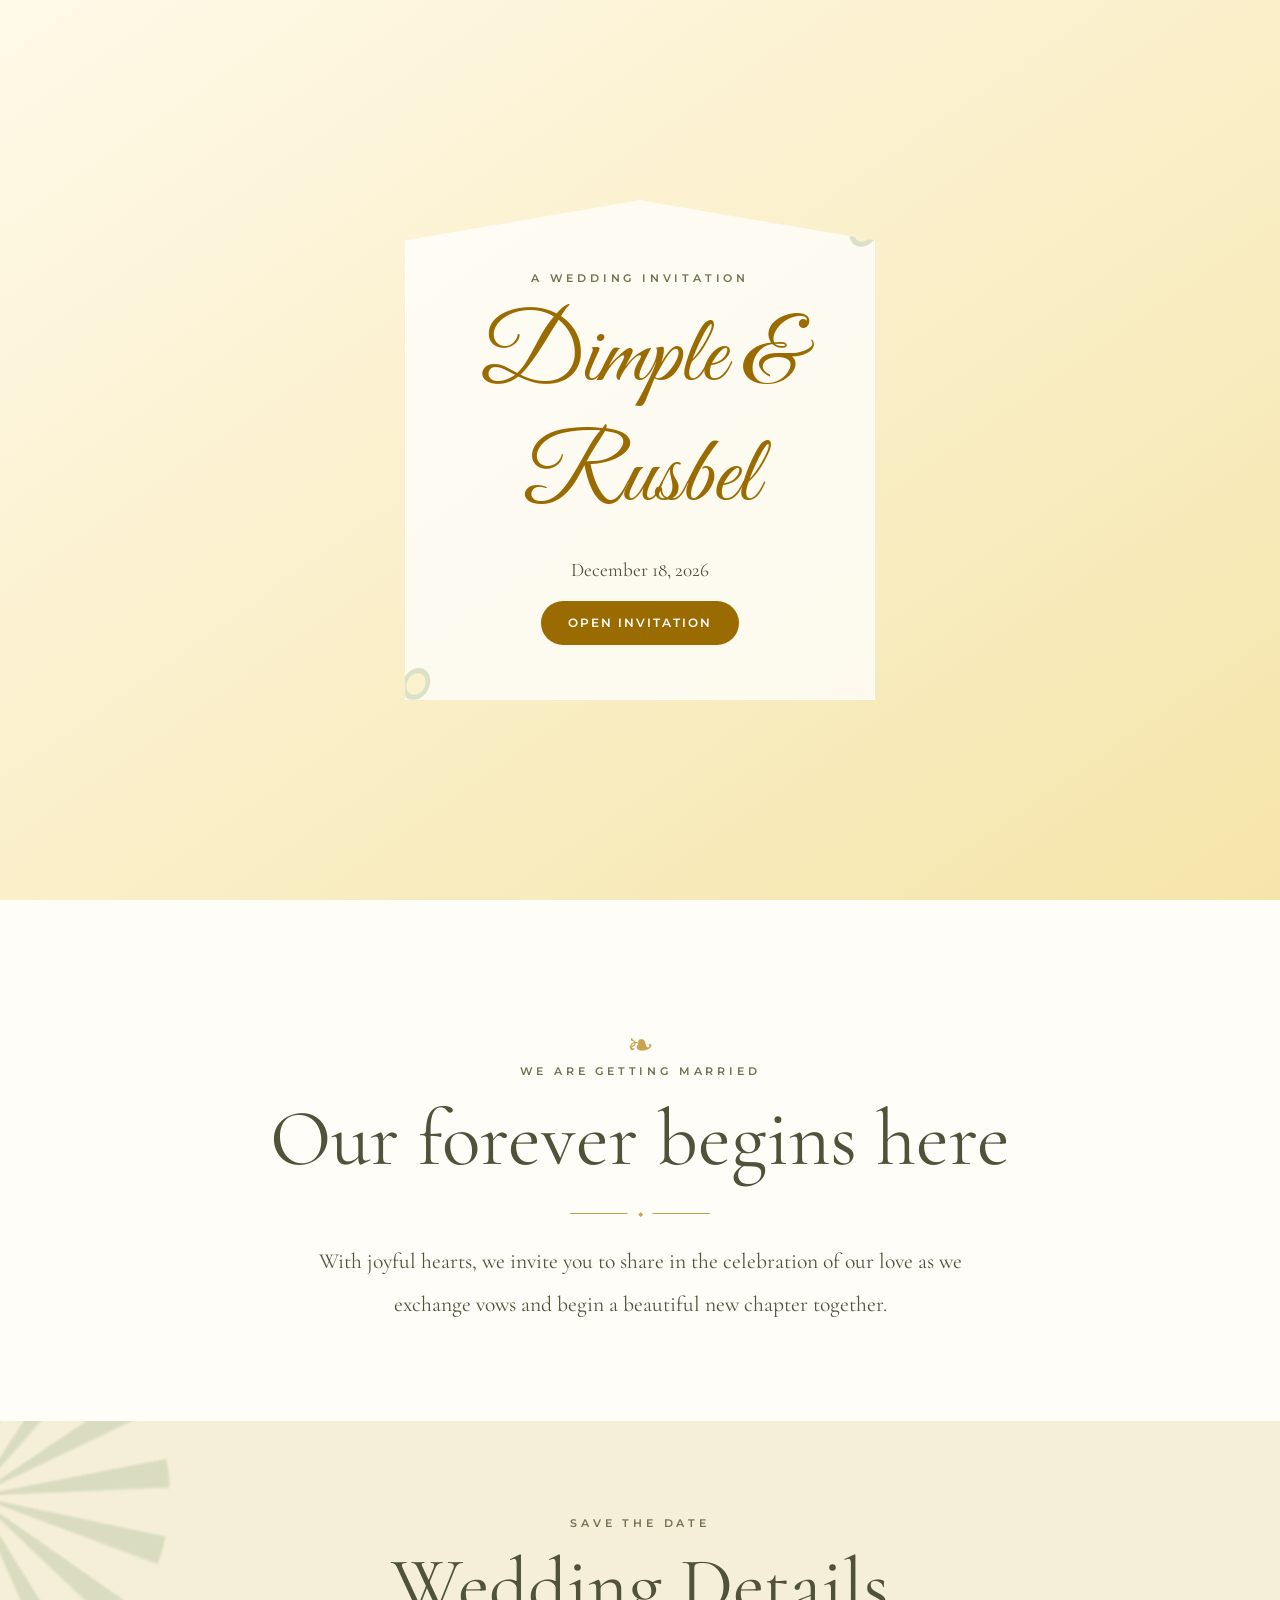
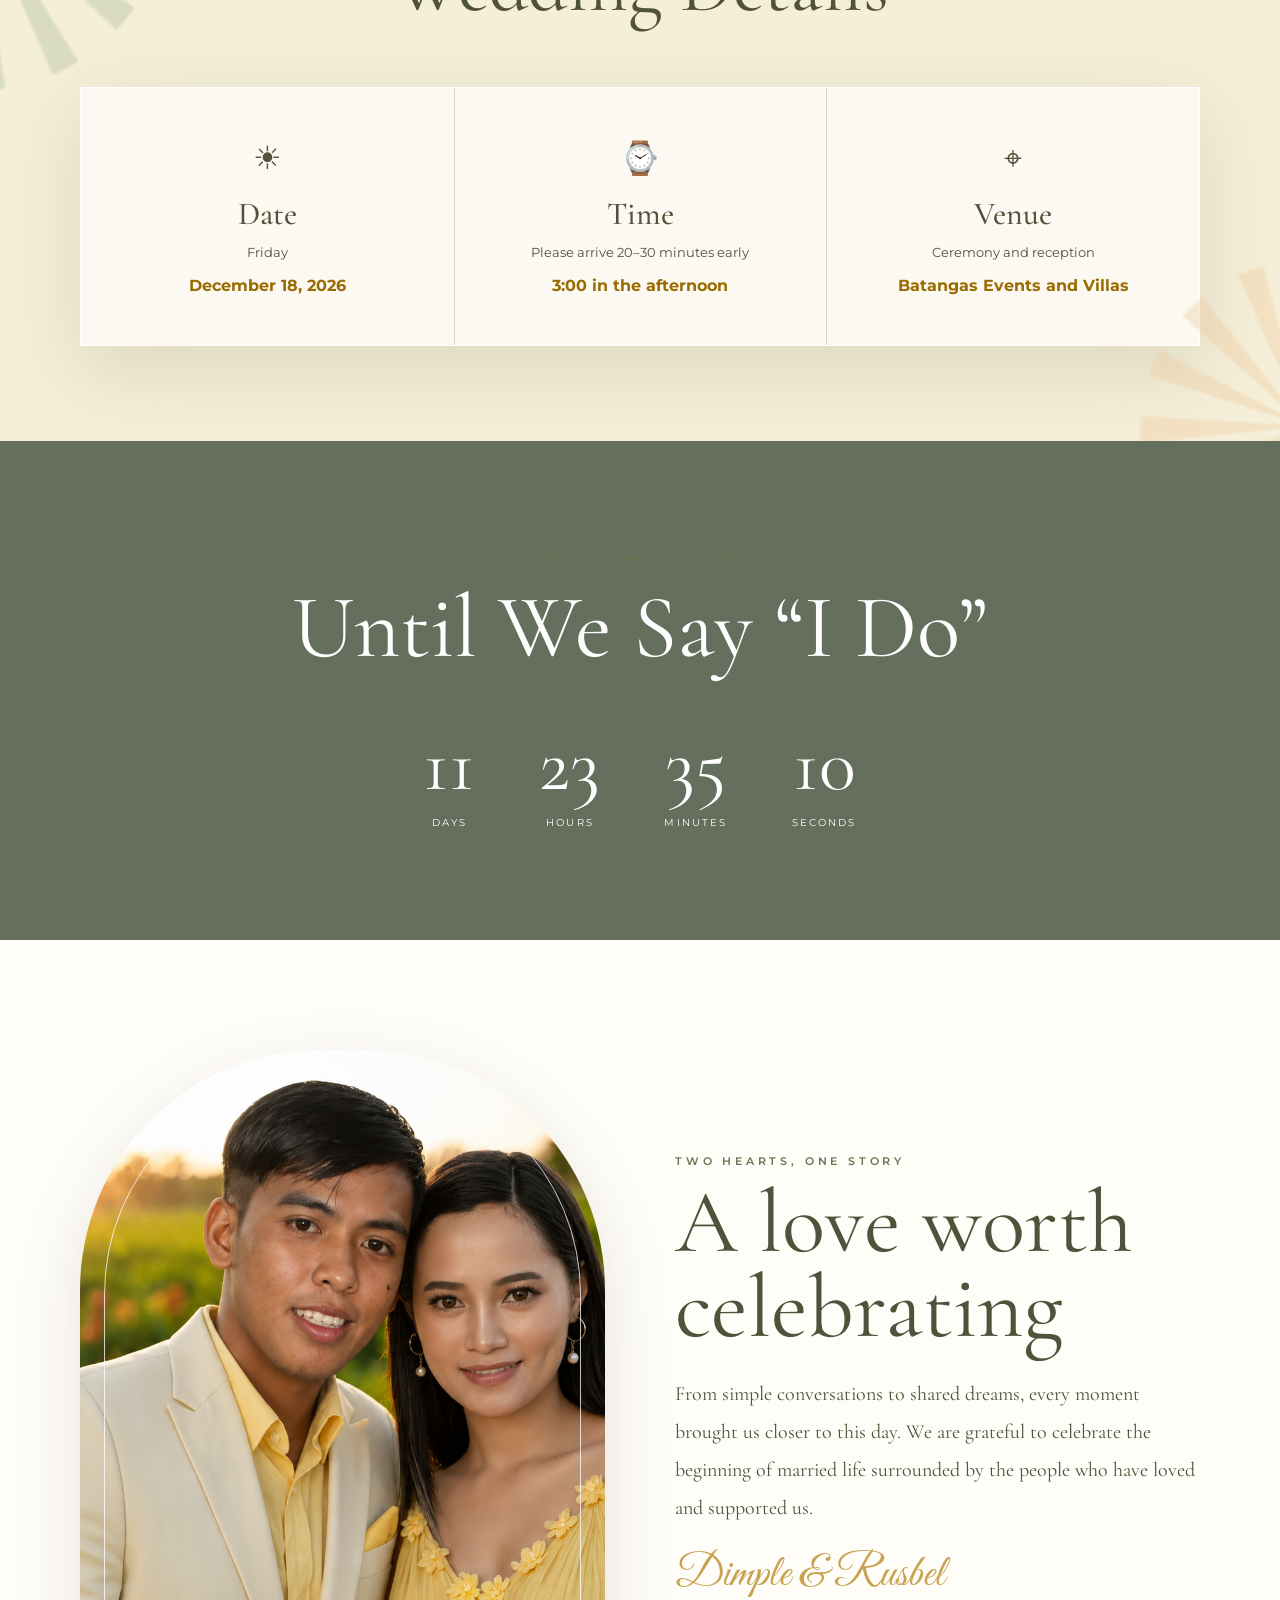
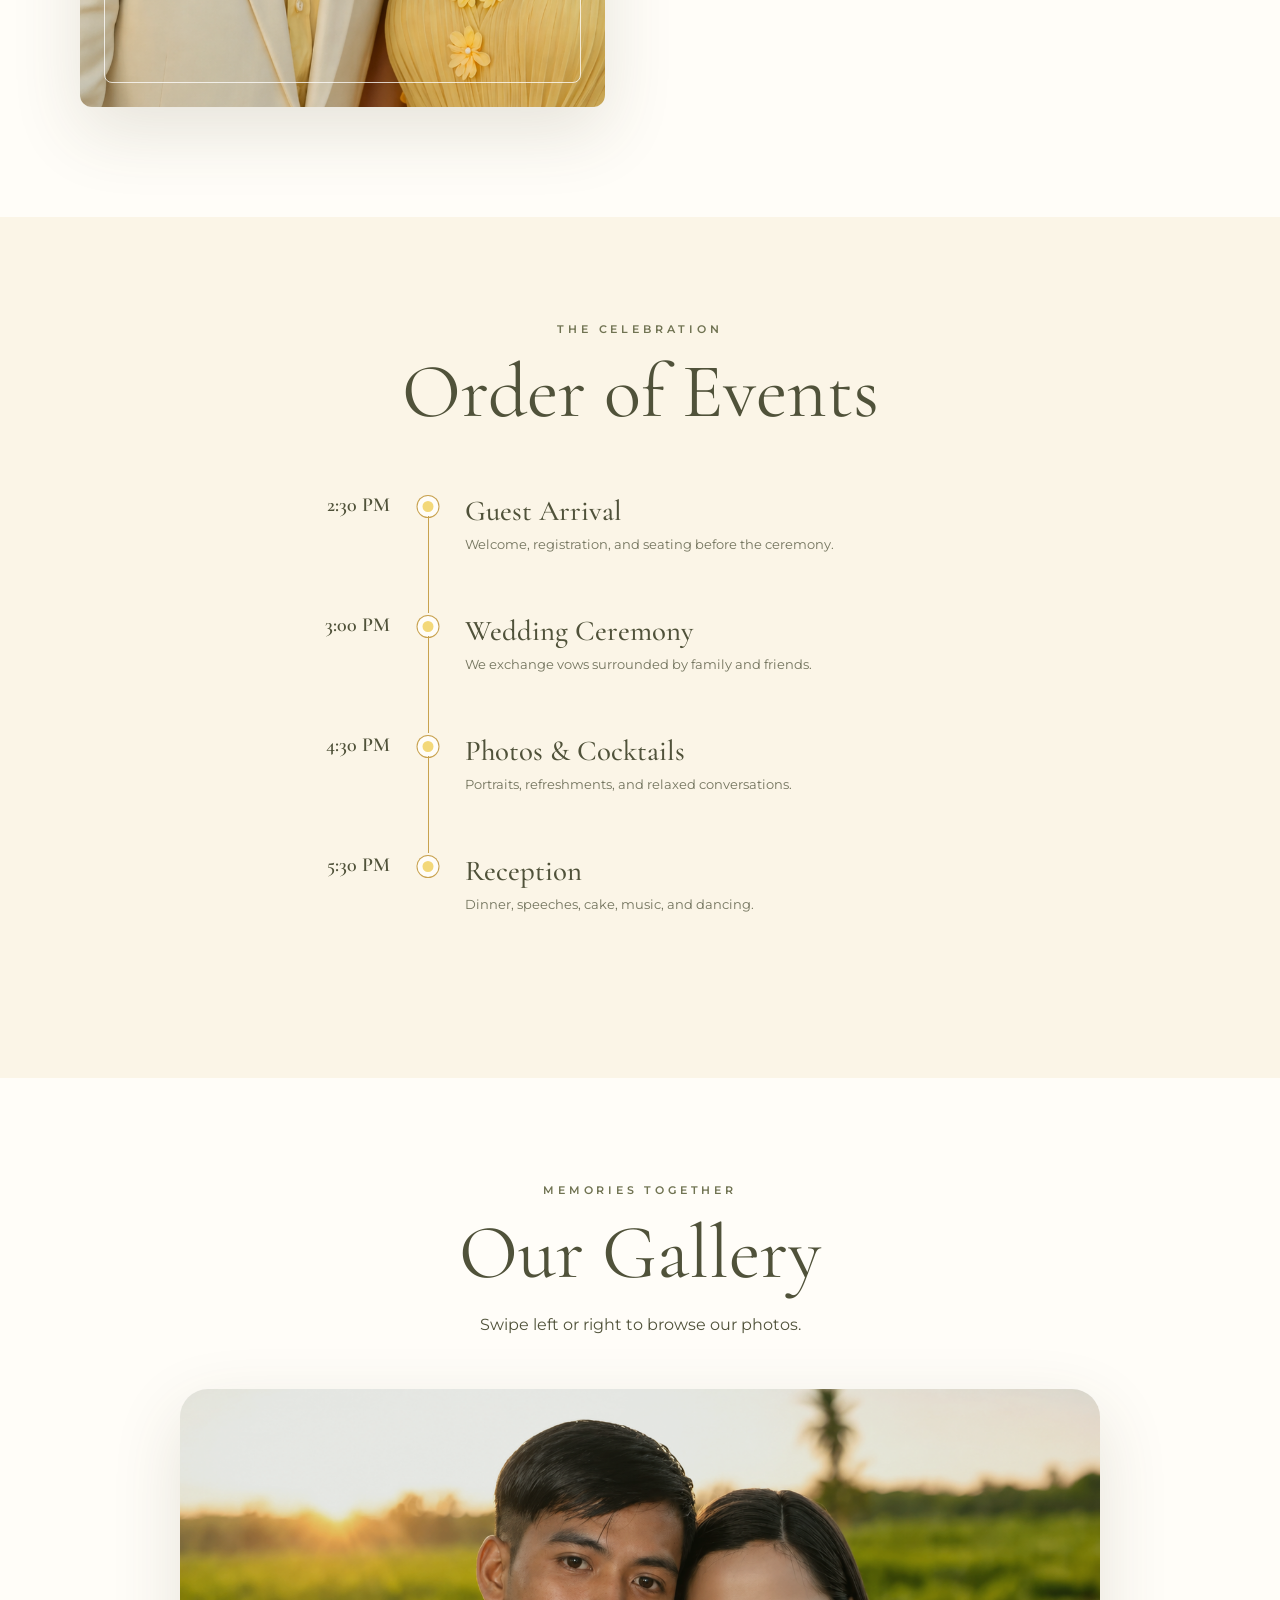
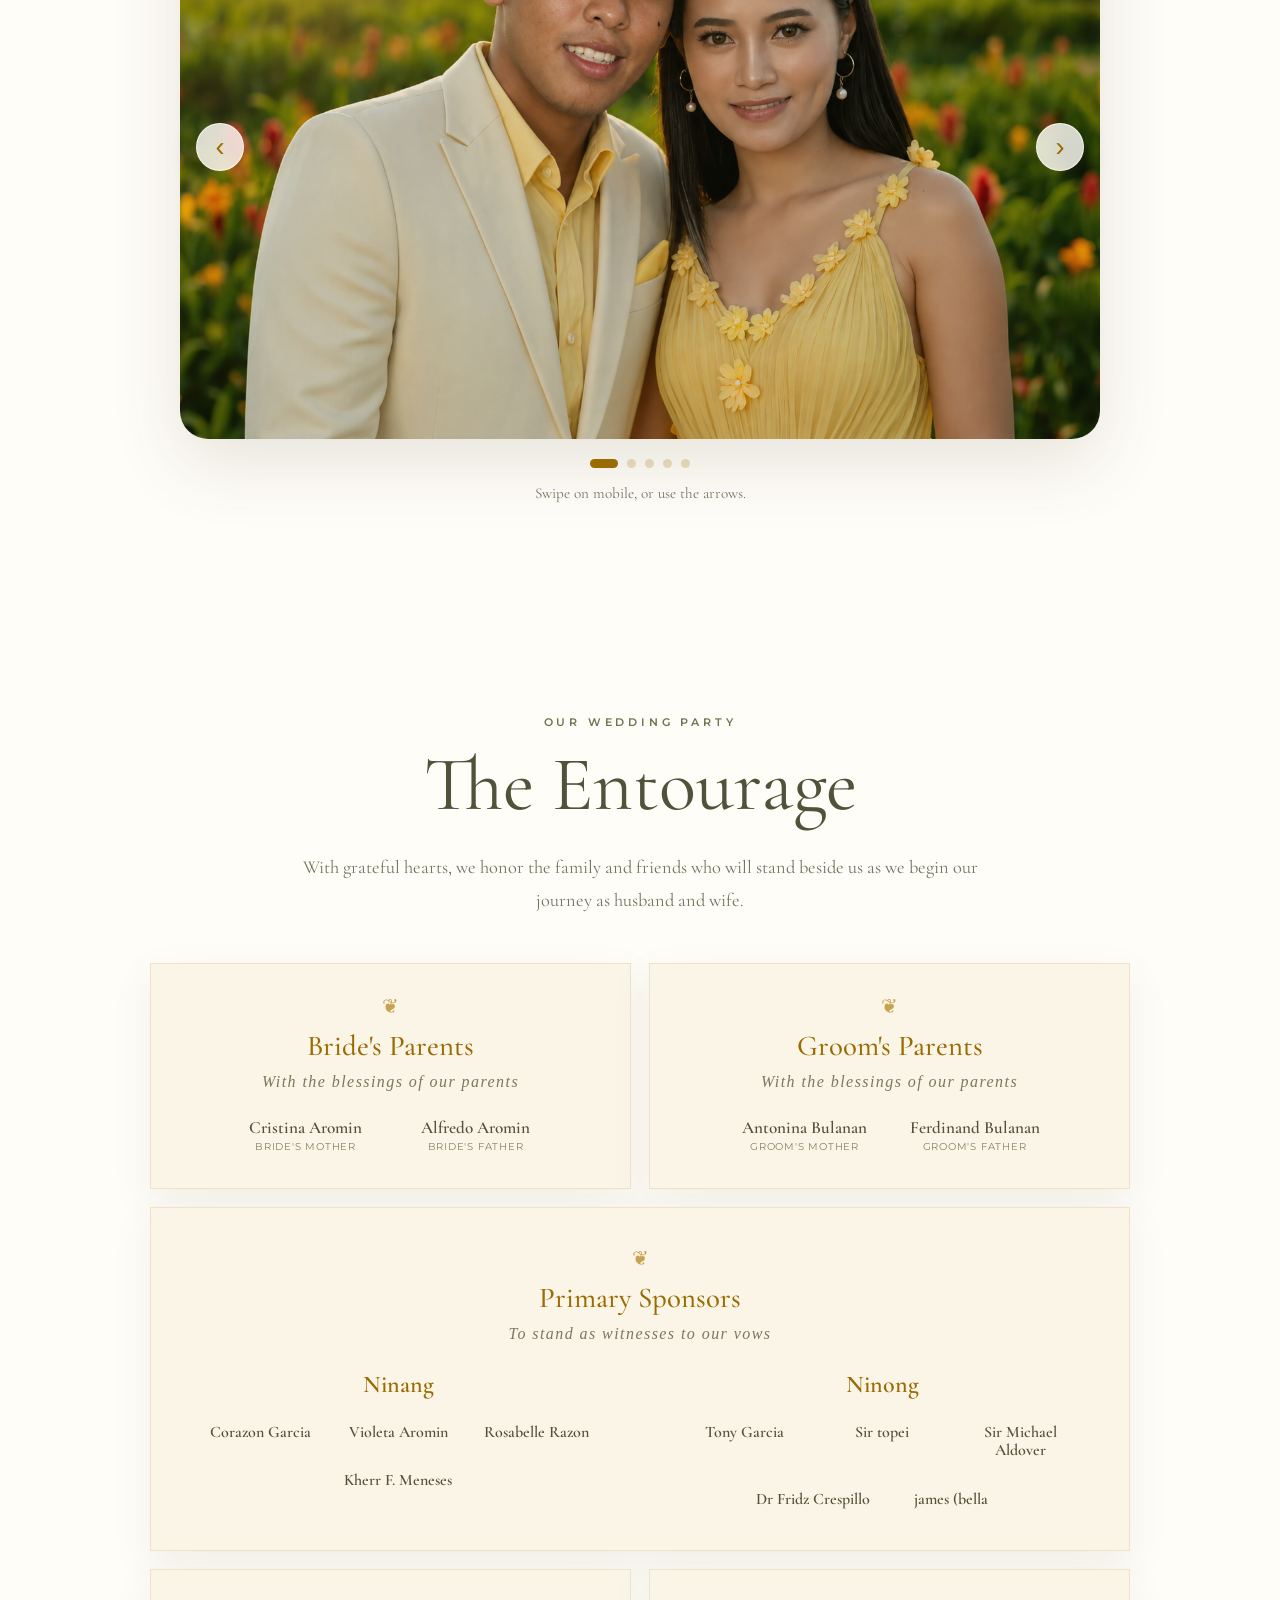
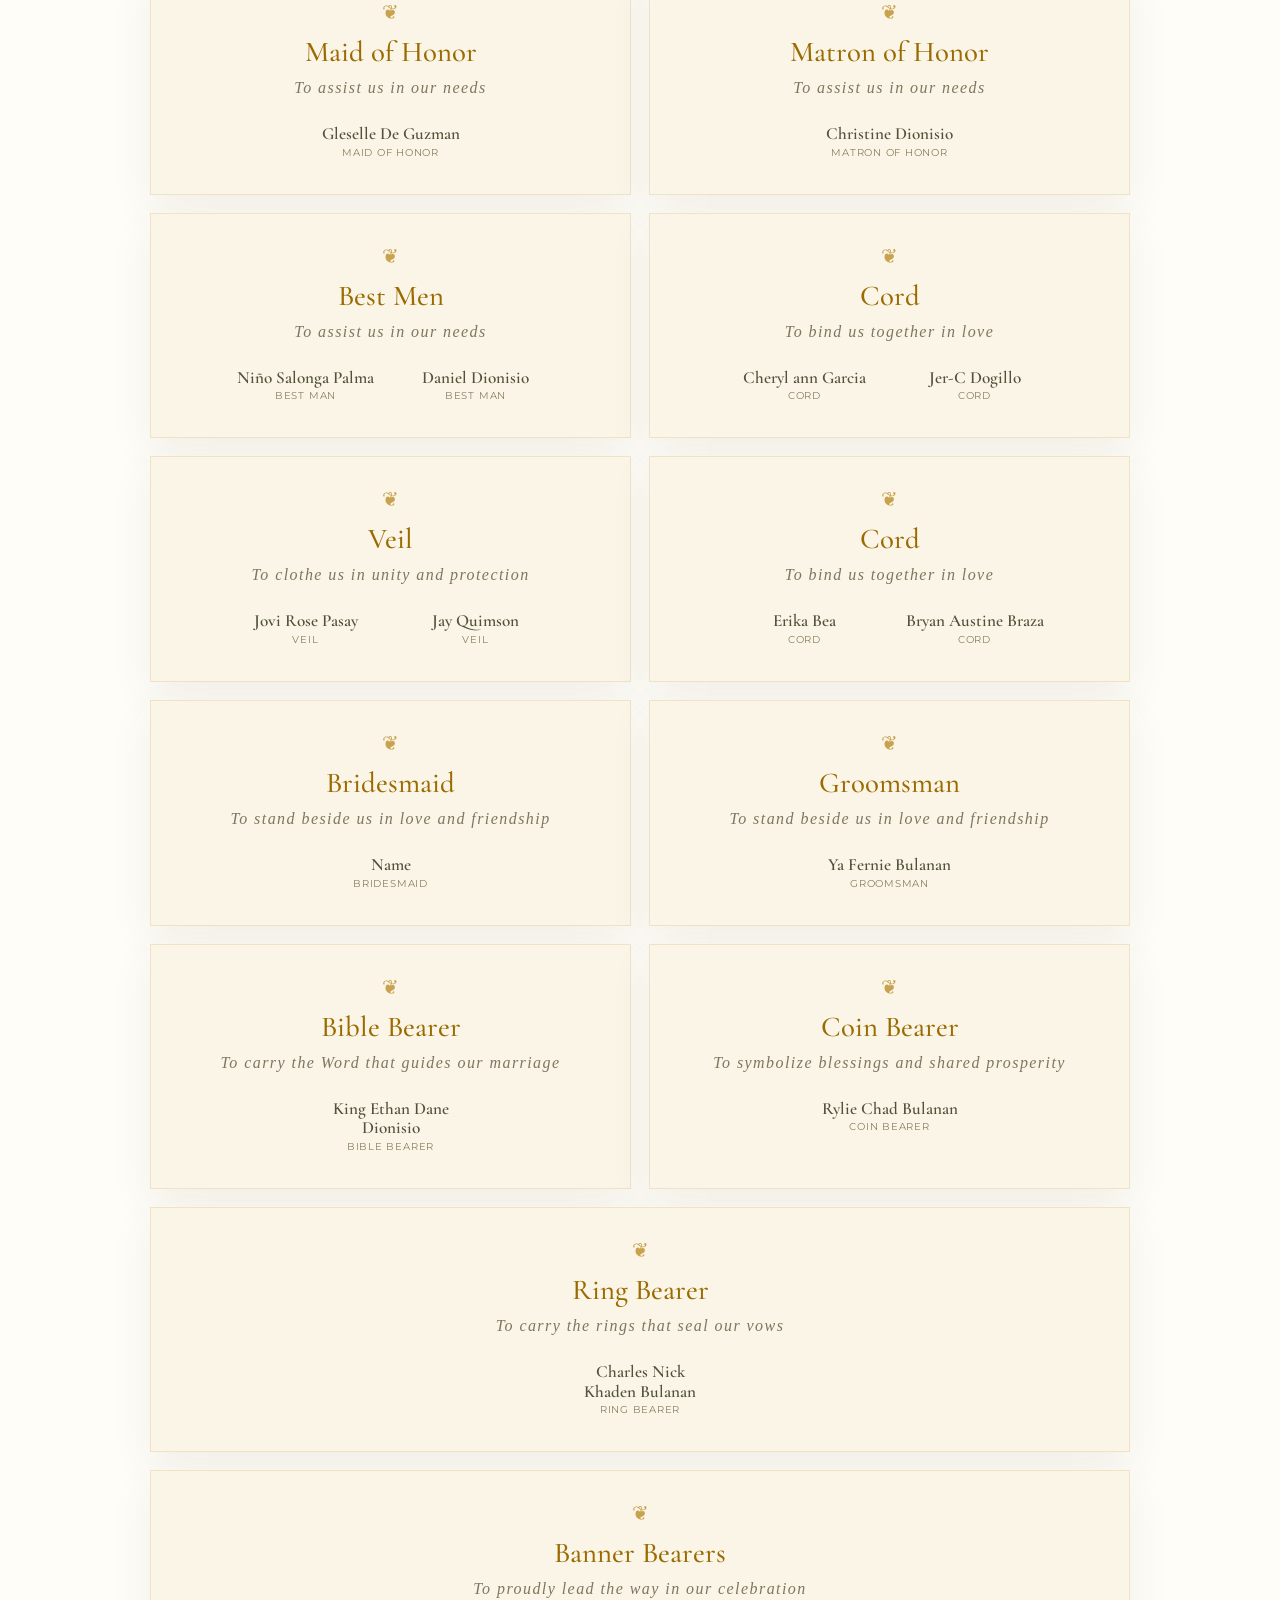
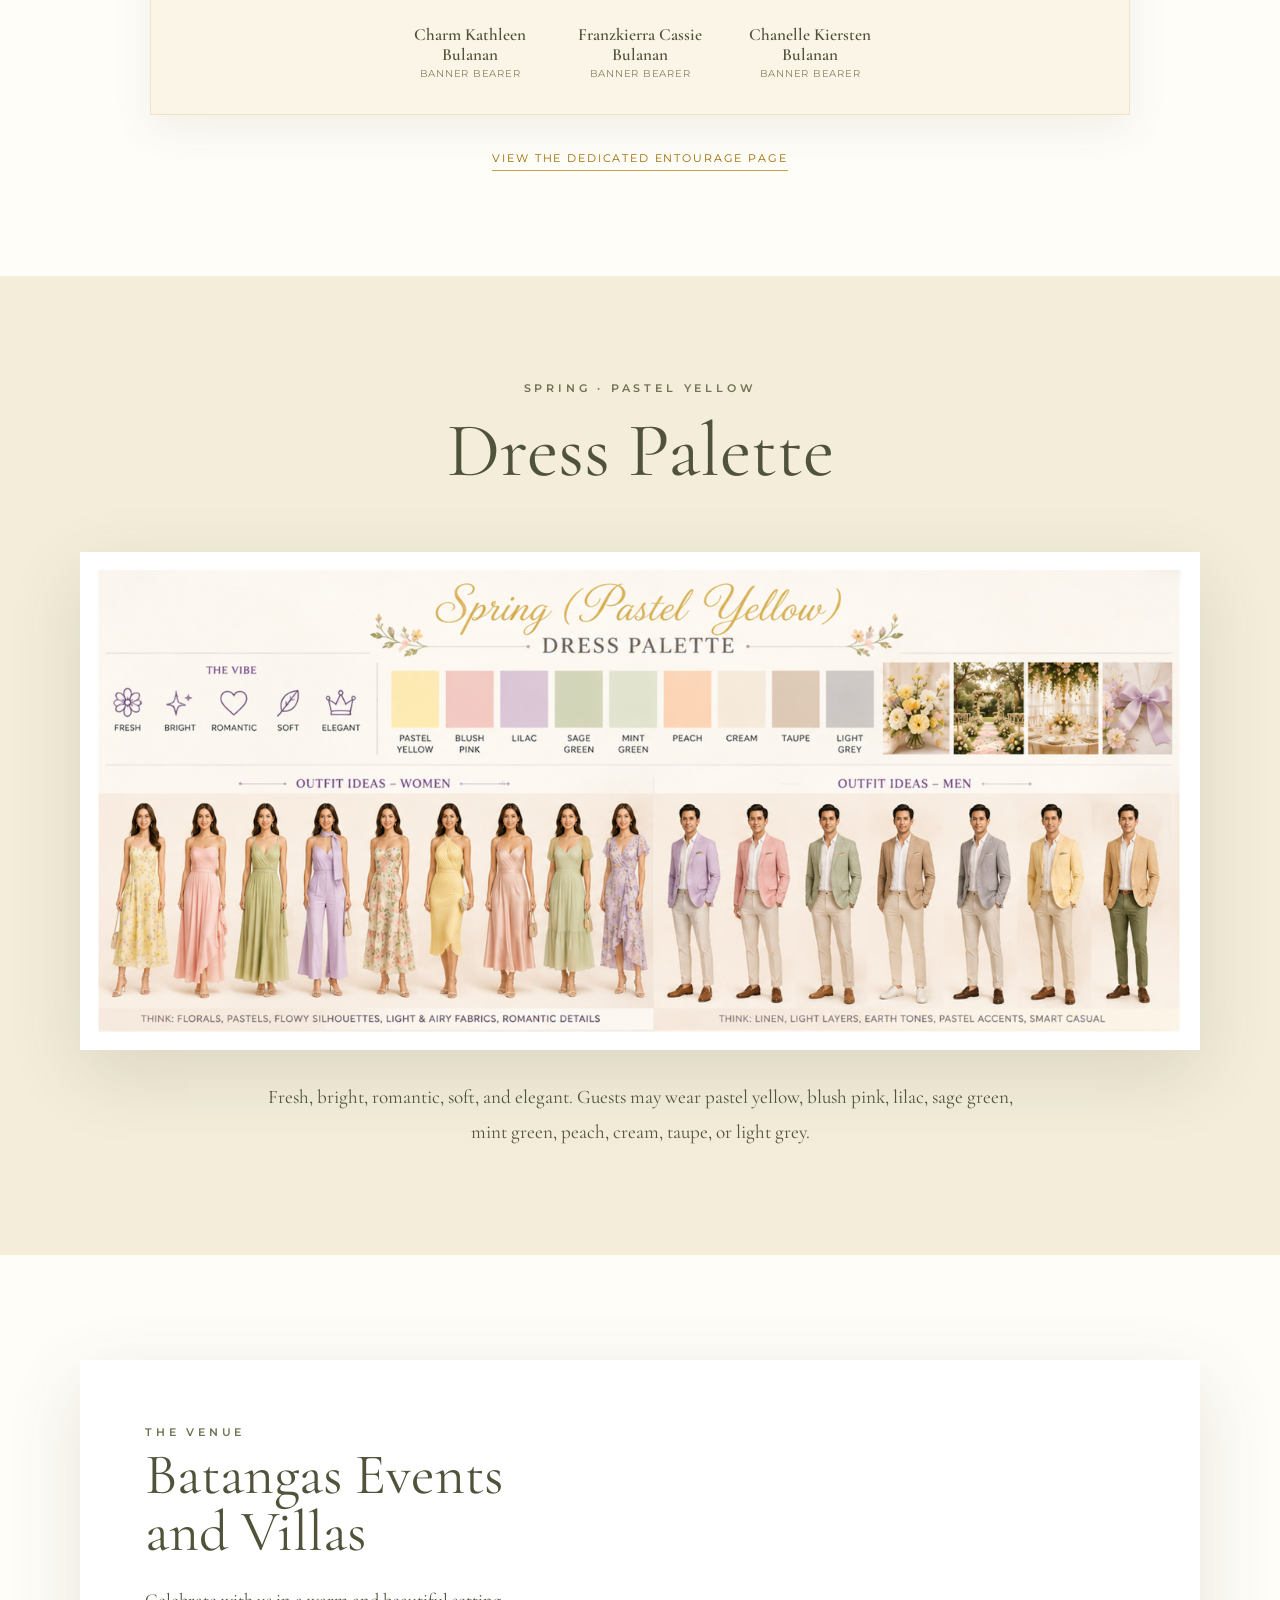
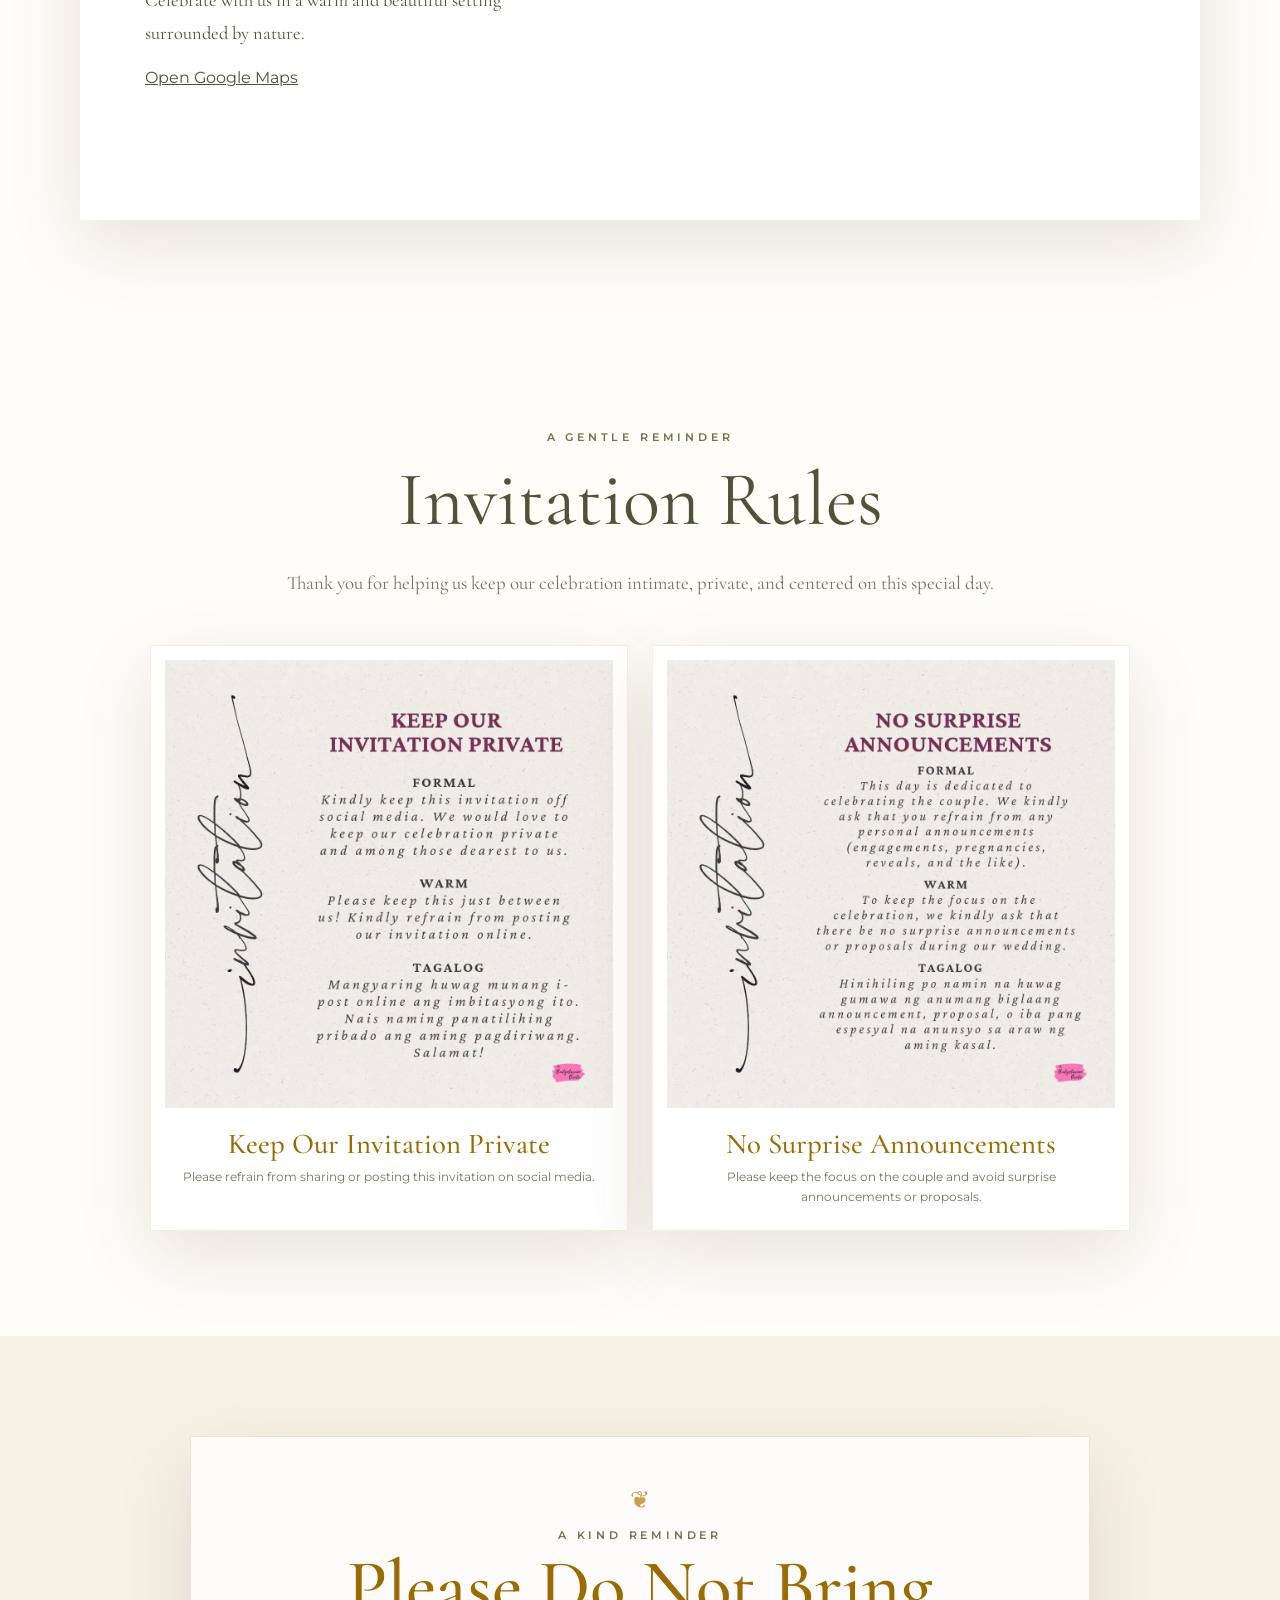
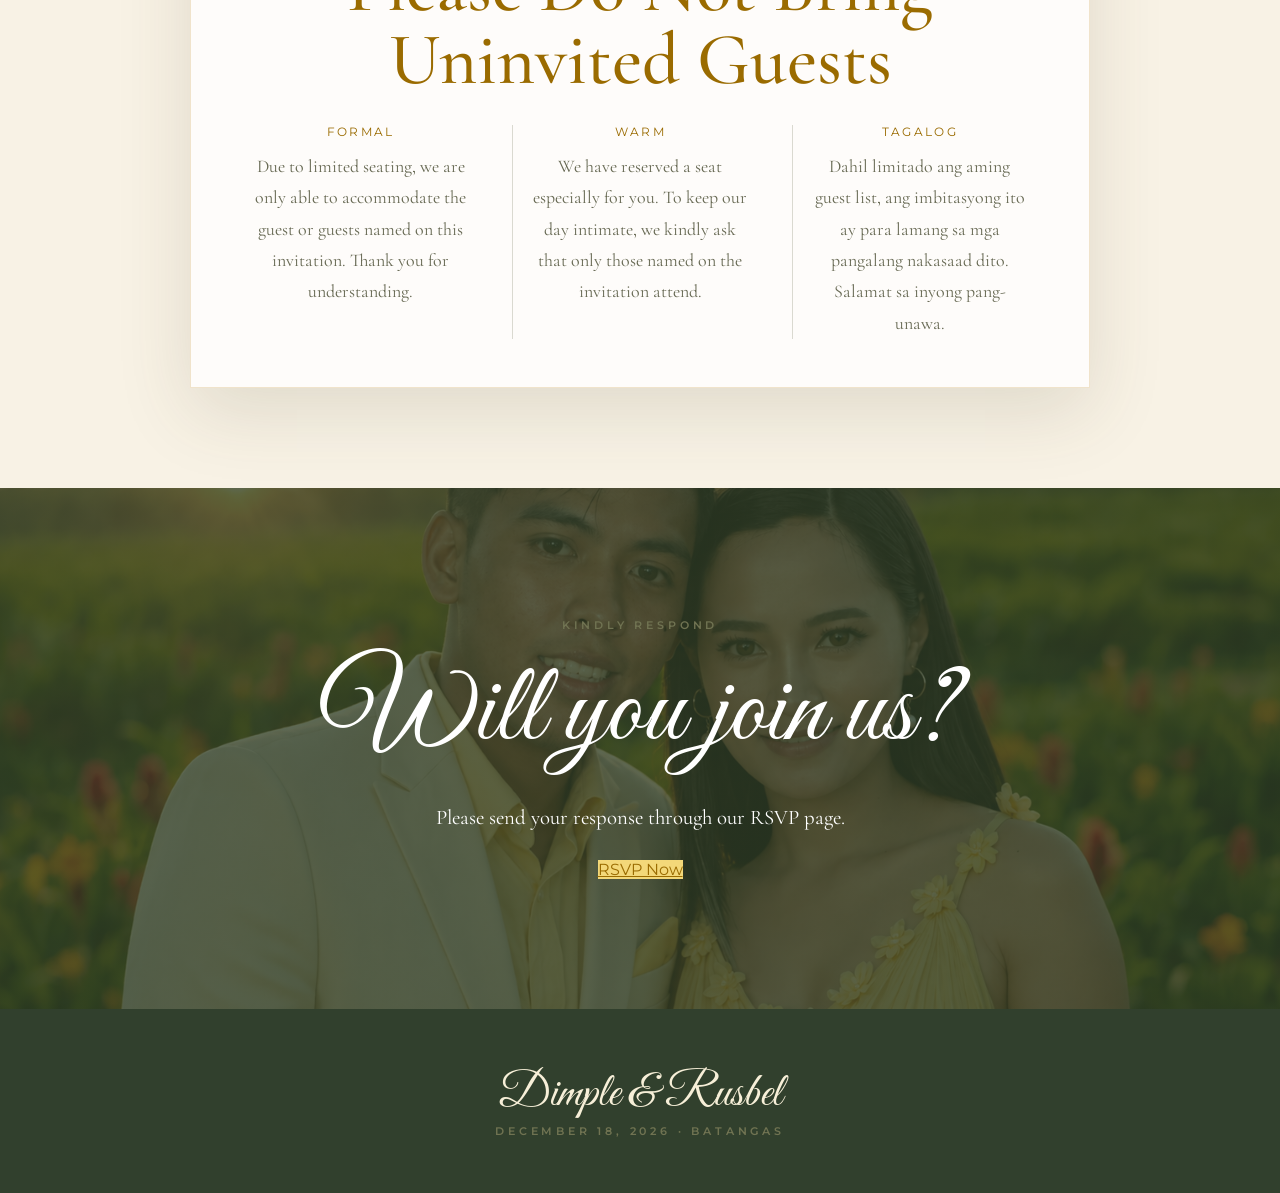
==== commit 3da91c63: "Add files via upload" ====
--- a/index.html
+++ b/index.html
@@ -9,36 +9,52 @@
   <link rel="preconnect" href="https://fonts.gstatic.com" crossorigin>
   <link href="https://fonts.googleapis.com/css2?family=Cormorant+Garamond:wght@400;500;600&family=Great+Vibes&family=Montserrat:wght@400;500;600&display=swap" rel="stylesheet">
   <style>
-    :root{--ink:#50523a;--deep:#34452e;--sage:#a9b993;--cream:#fffaf0;--paper:#fffdf8;--yellow:#f3d879;--gold:#c8a24f;--peach:#f7d6bf;--line:rgba(98,103,67,.23);--shadow:0 24px 70px rgba(75,72,44,.14)}
+    :root{--ink:#50523a;--deep:#34452e;--dark-yellow:#9a6b00;--sage:#a9b993;--cream:#fffaf0;--paper:#fffdf8;--yellow:#f3d879;--gold:#c8a24f;--peach:#f7d6bf;--line:rgba(98,103,67,.23);--shadow:0 24px 70px rgba(75,72,44,.14)}
     *{box-sizing:border-box} html{scroll-behavior:smooth} body{margin:0;background:var(--paper);color:var(--ink);font-family:Montserrat,Arial,sans-serif;overflow-x:hidden}
     body::before{content:"";position:fixed;inset:0;pointer-events:none;opacity:.34;background-image:radial-gradient(rgba(95,95,65,.12) .55px,transparent .55px);background-size:5px 5px;z-index:20}
     a{color:inherit}.serif{font-family:"Cormorant Garamond",serif}.script{font-family:"Great Vibes",cursive}.eyebrow{font-size:.7rem;letter-spacing:.34em;text-transform:uppercase;font-weight:600;color:#707352}.shell{width:min(1120px,calc(100% - 32px));margin:auto}
-    .opening{position:fixed;inset:0;background:linear-gradient(145deg,#fff9e8,#f5e5aa);z-index:99;display:grid;place-items:center;transition:opacity .8s,visibility .8s}.opening.hidden{opacity:0;visibility:hidden}.envelope{width:min(470px,88vw);text-align:center;padding:70px 34px 54px;background:rgba(255,255,255,.72);border:1px solid rgba(255,255,255,.9);box-shadow:var(--shadow);position:relative;clip-path:polygon(0 8%,50% 0,100% 8%,100% 100%,0 100%)}.envelope:before,.envelope:after{content:"";position:absolute;width:150px;height:190px;background:radial-gradient(ellipse at center,#f8e8a9 0 8%,transparent 9%),radial-gradient(ellipse at center,#b7c89d 0 12%,transparent 13%);opacity:.5}.envelope:before{left:-65px;bottom:-80px;transform:rotate(30deg)}.envelope:after{right:-65px;top:-65px;transform:rotate(-145deg)}.opening h1{font-size:clamp(3.4rem,12vw,6rem);font-weight:400;margin:13px 0 4px;color:var(--deep)}.opening p{font-family:"Cormorant Garamond",serif;font-size:1.2rem}.open-btn,.primary-btn{border:0;border-radius:999px;padding:15px 27px;background:var(--deep);color:#fff;text-decoration:none;font:600 .72rem Montserrat;letter-spacing:.17em;text-transform:uppercase;cursor:pointer;display:inline-flex;align-items:center;justify-content:center;transition:.25s}.open-btn:hover,.primary-btn:hover{transform:translateY(-2px);background:#526746}
+    .opening{position:fixed;inset:0;background:linear-gradient(145deg,#fff9e8,#f5e5aa);z-index:99;display:grid;place-items:center;overflow:hidden;transition:opacity .9s ease,visibility .9s ease}.opening.hidden{opacity:0;visibility:hidden;pointer-events:none}
+    .opening-stage{position:absolute;inset:0;display:grid;place-items:center;transition:opacity .7s ease,transform .7s ease,visibility .7s ease}.opening-stage.is-hidden{opacity:0;transform:scale(.94);visibility:hidden;pointer-events:none}
+    .envelope{width:min(470px,88vw);text-align:center;padding:70px 34px 54px;background:rgba(255,255,255,.74);border:1px solid rgba(255,255,255,.94);box-shadow:var(--shadow);position:relative;clip-path:polygon(0 8%,50% 0,100% 8%,100% 100%,0 100%)}
+    .envelope:before,.envelope:after{content:"";position:absolute;width:150px;height:190px;background:radial-gradient(ellipse at center,#f8e8a9 0 8%,transparent 9%),radial-gradient(ellipse at center,#b7c89d 0 12%,transparent 13%);opacity:.5}.envelope:before{left:-65px;bottom:-80px;transform:rotate(30deg)}.envelope:after{right:-65px;top:-65px;transform:rotate(-145deg)}
+    .opening h1{font-size:clamp(3.4rem,12vw,6rem);font-weight:400;margin:13px 0 4px;color:var(--dark-yellow)}.opening p{font-family:"Cormorant Garamond",serif;font-size:1.2rem}.open-btn{border:0;border-radius:999px;padding:15px 27px;background:var(--dark-yellow);color:#fff;text-decoration:none;font:600 .72rem Montserrat;letter-spacing:.17em;text-transform:uppercase;cursor:pointer;display:inline-flex;align-items:center;justify-content:center;transition:.25s}.open-btn:hover{transform:translateY(-2px);filter:brightness(.92)}
+    .video-stage{background:#fff9ef;overflow:hidden}
+    .intro-video{width:100%;height:100%;object-fit:cover;display:block;background:#fff9ef}
+    .video-stage.is-hidden .intro-video{visibility:hidden}
+    @media(prefers-reduced-motion:reduce){.opening,.opening-stage{transition-duration:.2s}}
     header{position:absolute;top:0;left:0;right:0;z-index:10;padding:22px 0}.nav{display:flex;justify-content:space-between;align-items:center;color:#fff;text-shadow:0 2px 12px rgba(0,0,0,.25)}.brand{font-family:"Great Vibes";font-size:2rem;text-decoration:none}.nav-links{display:flex;gap:23px;align-items:center}.nav-links a{text-decoration:none;font-size:.68rem;letter-spacing:.13em;text-transform:uppercase;font-weight:600}.nav-links .pill{padding:10px 16px;border:1px solid rgba(255,255,255,.7);border-radius:999px}
     .hero{min-height:100svh;display:grid;place-items:center;position:relative;background:linear-gradient(180deg,rgba(25,32,23,.12),rgba(25,32,23,.48)),url('dimple-rusbel-hero.png') center/cover no-repeat;color:#fff;text-align:center}.hero:after{content:"";position:absolute;inset:auto 0 0;height:210px;background:linear-gradient(transparent,var(--paper))}.hero-content{position:relative;z-index:2;padding:120px 20px}.hero h1{font-size:clamp(5rem,13vw,10rem);font-weight:400;line-height:.72;margin:28px 0 32px;text-shadow:0 7px 30px rgba(0,0,0,.18)}.hero .date{font-family:"Cormorant Garamond",serif;font-size:clamp(1.3rem,3vw,1.9rem);letter-spacing:.2em}.scroll{position:absolute;z-index:3;bottom:42px;font-size:.62rem;letter-spacing:.24em;text-transform:uppercase}.scroll:after{content:"";display:block;width:1px;height:34px;background:#fff;margin:10px auto}
     section{position:relative}.intro{padding:125px 0 95px;text-align:center}.intro .leaf{font-size:2rem;color:var(--gold)}.intro h2{font-size:clamp(2.7rem,7vw,5rem);font-weight:400;margin:12px 0}.intro p{max-width:710px;margin:0 auto;line-height:2;font-family:"Cormorant Garamond",serif;font-size:1.35rem}.ornament{width:140px;height:1px;background:var(--gold);margin:26px auto;position:relative}.ornament:after{content:"◆";position:absolute;left:50%;top:50%;transform:translate(-50%,-52%);background:var(--paper);padding:0 10px;font-size:.58rem;color:var(--gold)}
-    .details{padding:95px 0;background:#f5efd9;overflow:hidden}.details:before,.details:after{content:"";position:absolute;border-radius:50%;filter:blur(1px);opacity:.35}.details:before{width:390px;height:390px;left:-220px;top:-120px;background:radial-gradient(circle,#e8ce77 0 4%,transparent 5%),repeating-conic-gradient(from 10deg,#a8b992 0 8deg,transparent 9deg 23deg)}.details:after{width:330px;height:330px;right:-190px;bottom:-150px;background:repeating-conic-gradient(#efc899 0 9deg,transparent 10deg 24deg)}.section-title{text-align:center;margin-bottom:55px}.section-title h2{font-size:clamp(3rem,6vw,5rem);font-weight:400;margin:9px 0}.detail-grid{display:grid;grid-template-columns:repeat(3,1fr);background:rgba(255,255,255,.65);border:1px solid rgba(255,255,255,.8);box-shadow:var(--shadow)}.detail-card{padding:50px 30px;text-align:center}.detail-card+ .detail-card{border-left:1px solid var(--line)}.detail-card .icon{font-size:2rem}.detail-card h3{font:500 2rem "Cormorant Garamond";margin:17px 0 8px}.detail-card p{font-size:.8rem;line-height:1.8;margin:0}.detail-card strong{display:block;margin-top:12px;color:var(--deep)}
+    .details{padding:95px 0;background:#f5efd9;overflow:hidden}.details:before,.details:after{content:"";position:absolute;border-radius:50%;filter:blur(1px);opacity:.35}.details:before{width:390px;height:390px;left:-220px;top:-120px;background:radial-gradient(circle,#e8ce77 0 4%,transparent 5%),repeating-conic-gradient(from 10deg,#a8b992 0 8deg,transparent 9deg 23deg)}.details:after{width:330px;height:330px;right:-190px;bottom:-150px;background:repeating-conic-gradient(#efc899 0 9deg,transparent 10deg 24deg)}.section-title{text-align:center;margin-bottom:55px}.section-title h2{font-size:clamp(3rem,6vw,5rem);font-weight:400;margin:9px 0}.detail-grid{display:grid;grid-template-columns:repeat(3,1fr);background:rgba(255,255,255,.65);border:1px solid rgba(255,255,255,.8);box-shadow:var(--shadow)}.detail-card{padding:50px 30px;text-align:center}.detail-card+ .detail-card{border-left:1px solid var(--line)}.detail-card .icon{font-size:2rem}.detail-card h3{font:500 2rem "Cormorant Garamond";margin:17px 0 8px}.detail-card p{font-size:.8rem;line-height:1.8;margin:0}.detail-card strong{display:block;margin-top:12px;color:var(--dark-yellow)}
     .countdown-wrap{padding:110px 0;text-align:center;background:linear-gradient(rgba(47,61,38,.74),rgba(47,61,38,.74)),url('dimple-rusbel-hero.png') center 42%/cover fixed;color:#fff}.countdown-wrap h2{font-size:clamp(3rem,7vw,5.6rem);font-weight:400;margin:8px}.countdown{display:flex;justify-content:center;gap:clamp(18px,5vw,70px);margin-top:36px}.count-item b{display:block;font:400 clamp(2.3rem,6vw,4.8rem) "Cormorant Garamond"}.count-item span{font-size:.61rem;letter-spacing:.22em;text-transform:uppercase}
     .story{padding:110px 0}.story-grid{display:grid;grid-template-columns:1fr 1fr;align-items:center;gap:70px}.story-photo{aspect-ratio:4/5;background:url('dimple-rusbel-hero.png') 44% center/cover;border-radius:240px 240px 12px 12px;box-shadow:var(--shadow);position:relative}.story-photo:before{content:"";position:absolute;inset:24px;border:1px solid rgba(255,255,255,.75);border-radius:220px 220px 8px 8px}.story-copy h2{font-size:clamp(3.2rem,7vw,5.7rem);font-weight:400;line-height:.95;margin:12px 0 25px}.story-copy p{font:1.25rem/1.9 "Cormorant Garamond",serif}.signature{font-size:2.8rem;color:var(--gold);margin-top:20px}
     .schedule{padding:105px 0;background:#fbf5e7}.timeline{max-width:760px;margin:auto}.event{display:grid;grid-template-columns:130px 35px 1fr;gap:20px;min-height:120px}.event-time{text-align:right;font:600 1.25rem "Cormorant Garamond"}.event-mark{position:relative}.event-mark:before{content:"";position:absolute;width:11px;height:11px;background:var(--yellow);border:5px solid var(--paper);box-shadow:0 0 0 1px var(--gold);border-radius:50%;top:3px;left:50%;transform:translateX(-50%)}.event:not(:last-child) .event-mark:after{content:"";position:absolute;width:1px;background:var(--gold);top:23px;bottom:0;left:50%}.event-info h3{font:500 1.8rem "Cormorant Garamond";margin:0 0 6px}.event-info p{font-size:.82rem;line-height:1.65;margin:0;color:#73745e}
-    .gallery{padding:105px 0}.gallery-grid{display:grid;grid-template-columns:1.1fr .9fr .9fr;grid-template-rows:260px 260px;gap:14px}.gallery-item{overflow:hidden;position:relative;background:linear-gradient(135deg,#ede3b8,#b8c7a5);min-height:220px}.gallery-item:first-child{grid-row:1/3;background:url('dimple-rusbel-hero.png') center/cover}.gallery-item:after{content:attr(data-label);position:absolute;inset:0;display:grid;place-items:center;color:rgba(255,255,255,.9);font:400 1.8rem "Cormorant Garamond";background:rgba(62,73,45,.12)}.gallery-item:first-child:after{content:""}.gallery-item:nth-child(3){background:linear-gradient(145deg,#f5d59b,#f7e9c6)}.gallery-item:nth-child(4){background:linear-gradient(145deg,#b7c89d,#e9efd9)}.gallery-item:nth-child(5){background:linear-gradient(145deg,#f4d4c1,#f8ebdf)}
-    .guest-note{padding:100px 0;background:#f8f2e5}.guest-note-card{max-width:900px;margin:auto;background:rgba(255,255,255,.82);border:1px solid rgba(200,162,79,.28);box-shadow:var(--shadow);padding:48px 42px;text-align:center;position:relative}.guest-note-card:before{content:"❦";display:block;color:var(--gold);font-size:1.5rem;margin-bottom:14px}.guest-note-card h2{font:500 clamp(2.5rem,6vw,4.6rem) "Cormorant Garamond",serif;line-height:1;margin:8px 0 28px;color:var(--deep)}.guest-note-grid{display:grid;grid-template-columns:repeat(3,1fr);gap:24px;text-align:left}.guest-note-block{padding:0 18px}.guest-note-block+ .guest-note-block{border-left:1px solid var(--line)}.guest-note-block h3{font:.72rem Montserrat,sans-serif;letter-spacing:.2em;text-transform:uppercase;text-align:center;color:var(--deep);margin:0 0 12px}.guest-note-block p{font:1.12rem/1.75 "Cormorant Garamond",serif;text-align:center;margin:0;color:#666852}
-    .entourage{padding:105px 0;background:#fffdf8}.entourage-intro{max-width:680px;margin:-35px auto 46px;text-align:center;font:1.15rem/1.8 "Cormorant Garamond",serif;color:#73745e}.entourage-grid{display:grid;grid-template-columns:repeat(2,1fr);gap:18px;max-width:920px;margin:auto}.entourage-card{background:#fbf5e7;border:1px solid rgba(200,162,79,.22);padding:30px 24px;text-align:center;box-shadow:0 14px 38px rgba(75,72,44,.08);position:relative}.entourage-card:before{content:"❦";display:block;color:var(--gold);font-size:1.25rem;margin-bottom:10px}.entourage-card.wide{grid-column:1/-1}.entourage-card h3{font:500 1.8rem "Cormorant Garamond",serif;margin:0 0 14px;color:var(--deep)}.entourage-card p{margin:0;font:1.18rem/1.8 "Cormorant Garamond",serif}.entourage-card .name{display:block}.primary-sponsors-card{padding:34px 26px}.sponsor-columns{display:grid;grid-template-columns:repeat(2,minmax(0,1fr));gap:36px;margin-top:10px}.sponsor-column{padding:0}.sponsor-column+ .sponsor-column{border-left:0}.sponsor-column h4{margin:0 0 14px;padding:0;font:600 1.45rem "Cormorant Garamond",serif;color:var(--deep);background:none}.sponsor-column .name{padding:4px 0;text-align:center;border:0;font:1.15rem/1.5 "Cormorant Garamond",serif}.entourage-link-wrap{text-align:center;margin-top:32px}.entourage-link{display:inline-block;font-size:.68rem;letter-spacing:.17em;text-transform:uppercase;text-decoration:none;border-bottom:1px solid var(--gold);padding-bottom:5px;color:var(--deep)}
-    .dress{padding:105px 0;background:#f3edda}.dress-card{padding:18px;background:white;box-shadow:var(--shadow)}.dress-card img{display:block;width:100%;height:auto}.dress-note{text-align:center;max-width:760px;margin:30px auto 0;font:1.2rem/1.8 "Cormorant Garamond",serif}.rules{padding:105px 0;background:#fffdf8}.rules-intro{max-width:720px;margin:-34px auto 44px;text-align:center;font:1.18rem/1.8 "Cormorant Garamond",serif;color:#73745e}.rules-grid{display:grid;grid-template-columns:repeat(2,minmax(0,1fr));gap:24px;max-width:980px;margin:auto}.rule-card{background:#fff;padding:14px;box-shadow:var(--shadow);border:1px solid rgba(200,162,79,.18)}.rule-card img{display:block;width:100%;height:auto}.rule-caption{text-align:center;padding:18px 12px 8px}.rule-caption h3{font:500 1.8rem "Cormorant Garamond",serif;color:var(--deep);margin:0 0 6px}.rule-caption p{font-size:.76rem;line-height:1.7;color:#77755f;margin:0}
+    .gallery{padding:105px 0}.gallery-carousel{position:relative;max-width:920px;margin:auto}.gallery-viewport{overflow:hidden;border-radius:28px;box-shadow:var(--shadow);touch-action:pan-y}.gallery-track{display:flex;transition:transform .5s cubic-bezier(.22,.61,.36,1);will-change:transform}.gallery-item{flex:0 0 100%;min-width:100%;height:clamp(360px,62vw,650px);position:relative;overflow:hidden;background:linear-gradient(135deg,#ede3b8,#b8c7a5)}.gallery-item:first-child{background:url('dimple-rusbel-hero.png') center/cover}.gallery-item:after{content:attr(data-label);position:absolute;inset:0;display:grid;place-items:center;color:rgba(255,255,255,.92);font:400 clamp(1.5rem,4vw,2.3rem) "Cormorant Garamond";background:rgba(62,73,45,.12)}.gallery-item:first-child:after{content:""}.gallery-item:nth-child(3){background:linear-gradient(145deg,#f5d59b,#f7e9c6)}.gallery-item:nth-child(4){background:linear-gradient(145deg,#b7c89d,#e9efd9)}.gallery-item:nth-child(5){background:linear-gradient(145deg,#f4d4c1,#f8ebdf)}.gallery-arrow{position:absolute;top:50%;transform:translateY(-50%);z-index:3;width:48px;height:48px;border-radius:50%;border:1px solid rgba(255,255,255,.75);background:rgba(255,253,248,.82);backdrop-filter:blur(8px);-webkit-backdrop-filter:blur(8px);color:var(--dark-yellow);font-size:1.7rem;cursor:pointer;display:grid;place-items:center;box-shadow:0 10px 28px rgba(55,55,35,.18)}.gallery-arrow:hover{background:#fff}.gallery-arrow.prev{left:16px}.gallery-arrow.next{right:16px}.gallery-dots{display:flex;justify-content:center;gap:9px;margin-top:20px}.gallery-dot{width:9px;height:9px;padding:0;border:0;border-radius:50%;background:rgba(177,141,34,.28);cursor:pointer;transition:.25s}.gallery-dot.active{width:28px;border-radius:999px;background:var(--dark-yellow)}.gallery-hint{text-align:center;margin-top:13px;font:.95rem/1.6 "Cormorant Garamond",serif;color:#77755f}
+    .guest-note{padding:100px 0;background:#f8f2e5}.guest-note-card{max-width:900px;margin:auto;background:rgba(255,255,255,.82);border:1px solid rgba(200,162,79,.28);box-shadow:var(--shadow);padding:48px 42px;text-align:center;position:relative}.guest-note-card:before{content:"❦";display:block;color:var(--gold);font-size:1.5rem;margin-bottom:14px}.guest-note-card h2{font:500 clamp(2.5rem,6vw,4.6rem) "Cormorant Garamond",serif;line-height:1;margin:8px 0 28px;color:var(--dark-yellow)}.guest-note-grid{display:grid;grid-template-columns:repeat(3,1fr);gap:24px;text-align:left}.guest-note-block{padding:0 18px}.guest-note-block+ .guest-note-block{border-left:1px solid var(--line)}.guest-note-block h3{font:.72rem Montserrat,sans-serif;letter-spacing:.2em;text-transform:uppercase;text-align:center;color:var(--dark-yellow);margin:0 0 12px}.guest-note-block p{font:1.12rem/1.75 "Cormorant Garamond",serif;text-align:center;margin:0;color:#666852}
+    .entourage{padding:105px 0;background:#fffdf8}.entourage-intro{max-width:680px;margin:-35px auto 46px;text-align:center;font:1.15rem/1.8 "Cormorant Garamond",serif;color:#73745e}.entourage-grid{display:grid;grid-template-columns:repeat(2,1fr);gap:18px;max-width:980px;margin:auto}.entourage-card{background:#fbf5e7;border:1px solid rgba(200,162,79,.22);padding:30px 24px;text-align:center;box-shadow:0 14px 38px rgba(75,72,44,.08);position:relative}.entourage-card:before{content:"❦";display:block;color:var(--gold);font-size:1.25rem;margin-bottom:10px}.entourage-card.wide{grid-column:1/-1}.entourage-card h3{font:500 1.8rem "Cormorant Garamond",serif;margin:0 0 7px;color:var(--dark-yellow)}.entourage-saying{margin:0 auto 20px;max-width:420px;font:italic 1rem/1.5 "Cormorant Garamond",serif;letter-spacing:.09em;color:#7d775f}.primary-sponsors-card .entourage-saying{margin-bottom:24px}.people-row{display:flex;flex-wrap:wrap;justify-content:center;align-items:flex-start;gap:16px 28px}.person{width:142px;text-align:center;padding:4px 0}.person-name{display:block;font:600 1.07rem/1.15 "Cormorant Garamond",serif;color:var(--ink)}.person-role{display:block;margin-top:3px;font-size:.6rem;line-height:1.35;letter-spacing:.08em;text-transform:uppercase;color:#8a8062}.primary-sponsors-card{padding:38px 26px}.sponsor-columns{display:grid;grid-template-columns:repeat(2,minmax(0,1fr));gap:42px;margin-top:8px}.sponsor-column h4{margin:0 0 20px;font:600 1.5rem "Cormorant Garamond",serif;color:var(--dark-yellow)}.sponsor-column .people-row{gap:22px 18px}.sponsor-column .person{width:120px}.sponsor-column .person-name{font-size:1rem}.entourage-link-wrap{text-align:center;margin-top:32px}.entourage-link{display:inline-block;font-size:.68rem;letter-spacing:.17em;text-transform:uppercase;text-decoration:none;border-bottom:1px solid var(--gold);padding-bottom:5px;color:var(--dark-yellow)}
+    .dress{padding:105px 0;background:#f3edda}.dress-card{padding:18px;background:white;box-shadow:var(--shadow)}.dress-card img{display:block;width:100%;height:auto}.dress-note{text-align:center;max-width:760px;margin:30px auto 0;font:1.2rem/1.8 "Cormorant Garamond",serif}.rules{padding:105px 0;background:#fffdf8}.rules-intro{max-width:720px;margin:-34px auto 44px;text-align:center;font:1.18rem/1.8 "Cormorant Garamond",serif;color:#73745e}.rules-grid{display:grid;grid-template-columns:repeat(2,minmax(0,1fr));gap:24px;max-width:980px;margin:auto}.rule-card{background:#fff;padding:14px;box-shadow:var(--shadow);border:1px solid rgba(200,162,79,.18)}.rule-card img{display:block;width:100%;height:auto}.rule-caption{text-align:center;padding:18px 12px 8px}.rule-caption h3{font:500 1.8rem "Cormorant Garamond",serif;color:var(--dark-yellow);margin:0 0 6px}.rule-caption p{font-size:.76rem;line-height:1.7;color:#77755f;margin:0}
     .venue{padding:105px 0}.venue-card{display:grid;grid-template-columns:.9fr 1.1fr;box-shadow:var(--shadow);background:#fff}.venue-copy{padding:65px}.venue-copy h2{font-size:3.6rem;font-weight:400;line-height:1;margin:8px 0 22px}.venue-copy p{font:1.15rem/1.8 "Cormorant Garamond",serif}.map{min-height:460px;border:0;width:100%}
-    .rsvp-banner{padding:130px 20px;text-align:center;background:linear-gradient(rgba(48,63,40,.78),rgba(48,63,40,.78)),url('dimple-rusbel-hero.png') center/cover;color:#fff}.rsvp-banner h2{font-size:clamp(4rem,10vw,7rem);font-weight:400;margin:12px}.rsvp-banner p{font:1.3rem "Cormorant Garamond",serif;margin-bottom:30px}.rsvp-banner .primary-btn{background:var(--yellow);color:var(--deep)}
+    .rsvp-banner{padding:130px 20px;text-align:center;background:linear-gradient(rgba(48,63,40,.78),rgba(48,63,40,.78)),url('dimple-rusbel-hero.png') center/cover;color:#fff}.rsvp-banner h2{font-size:clamp(4rem,10vw,7rem);font-weight:400;margin:12px}.rsvp-banner p{font:1.3rem "Cormorant Garamond",serif;margin-bottom:30px}.rsvp-banner .primary-btn{background:var(--yellow);color:var(--dark-yellow)}
     footer{padding:55px 20px;text-align:center;background:#31402d;color:#f7efd8}.footer-names{font-size:3rem}.reveal{opacity:0;transform:translateY(25px);transition:opacity .75s ease,transform .75s ease}.reveal.visible{opacity:1;transform:none}
-    @media(max-width:800px){header{position:absolute}.nav-links a:not(.pill){display:none}.hero{background-position:56% center}.hero h1{font-size:5.4rem}.detail-grid,.story-grid,.venue-card{grid-template-columns:1fr}.detail-card+ .detail-card{border-left:0;border-top:1px solid var(--line)}.story-grid{gap:42px}.story-photo{max-width:520px;width:100%;margin:auto}.gallery-grid{grid-template-columns:1fr 1fr;grid-template-rows:340px 220px 220px}.gallery-item:first-child{grid-column:1/3;grid-row:auto}.venue-copy{padding:42px 28px}.map{min-height:350px}.countdown{gap:18px}.event{grid-template-columns:75px 24px 1fr;gap:12px}.dress-card{padding:8px}.entourage-grid{grid-template-columns:1fr}.guest-note-grid{grid-template-columns:1fr}.guest-note-block{padding:8px 0}.guest-note-block+ .guest-note-block{border-left:0;border-top:1px solid var(--line);padding-top:24px}.rules-grid{grid-template-columns:1fr;max-width:640px}.entourage-card.wide{grid-column:auto}.sponsor-columns{grid-template-columns:1fr}.sponsor-column+ .sponsor-column{border-left:0;border-top:0}}
-    @media(max-width:520px){.shell{width:min(100% - 22px,1120px)}.hero-content{padding-top:110px}.hero .date{font-size:1.05rem}.intro,.story,.schedule,.gallery,.guest-note,.entourage,.dress,.rules,.venue{padding:78px 0}.guest-note-card{padding:38px 22px}.detail-card{padding:38px 20px}.countdown-wrap{background-attachment:scroll}.count-item b{font-size:2.2rem}.count-item span{font-size:.5rem}.gallery-grid{display:grid;grid-template-columns:1fr;grid-template-rows:330px repeat(4,210px)}.gallery-item:first-child{grid-column:auto}.venue-copy h2{font-size:2.8rem}.opening{padding:12px}.envelope{padding:58px 22px 44px}.nav{padding:0 5px}}
+    @media(max-width:800px){header{position:absolute}.nav-links a:not(.pill){display:none}.hero{background-position:56% center}.hero h1{font-size:5.4rem}.detail-grid,.story-grid,.venue-card{grid-template-columns:1fr}.detail-card+ .detail-card{border-left:0;border-top:1px solid var(--line)}.story-grid{gap:42px}.story-photo{max-width:520px;width:100%;margin:auto}.gallery-item{height:520px}.venue-copy{padding:42px 28px}.map{min-height:350px}.countdown{gap:18px}.event{grid-template-columns:75px 24px 1fr;gap:12px}.dress-card{padding:8px}.entourage-grid{grid-template-columns:1fr}.guest-note-grid{grid-template-columns:1fr}.guest-note-block{padding:8px 0}.guest-note-block+ .guest-note-block{border-left:0;border-top:1px solid var(--line);padding-top:24px}.rules-grid{grid-template-columns:1fr;max-width:640px}.entourage-card.wide{grid-column:auto}.sponsor-columns{grid-template-columns:1fr}.sponsor-column+ .sponsor-column{border-left:0;border-top:0}}
+    @media(max-width:520px){.person{width:128px}.sponsor-column .person{width:112px}.shell{width:min(100% - 22px,1120px)}.hero-content{padding-top:110px}.hero .date{font-size:1.05rem}.intro,.story,.schedule,.gallery,.guest-note,.entourage,.dress,.rules,.venue{padding:78px 0}.guest-note-card{padding:38px 22px}.detail-card{padding:38px 20px}.countdown-wrap{background-attachment:scroll}.count-item b{font-size:2.2rem}.count-item span{font-size:.5rem}.gallery-item{height:430px}.gallery-arrow{width:42px;height:42px}.gallery-arrow.prev{left:10px}.gallery-arrow.next{right:10px}.venue-copy h2{font-size:2.8rem}.opening{padding:12px}.envelope{padding:58px 22px 44px}.nav{padding:0 5px}}
   </style>
 </head>
 <body>
-  <div class="opening" id="opening">
-    <div class="envelope">
-      <div class="eyebrow">A wedding invitation</div>
-      <h1 class="script">Dimple & Rusbel</h1>
-      <p>December 18, 2026</p>
-      <button class="open-btn" id="openInvitation">Open Invitation</button>
+  <div class="opening" id="opening" aria-label="Wedding invitation opening">
+    <div class="opening-stage envelope-stage" id="envelopeStage">
+      <div class="envelope">
+        <div class="eyebrow">A wedding invitation</div>
+        <h1 class="script">Dimple & Rusbel</h1>
+        <p>December 18, 2026</p>
+        <button class="open-btn" id="openInvitation">Open Invitation</button>
+      </div>
+    </div>
+
+    <div class="opening-stage video-stage is-hidden" id="videoStage" aria-hidden="true">
+      <video class="intro-video" id="introVideo" preload="auto" playsinline webkit-playsinline>
+        <source src="wedding-intro.mp4" type="video/mp4">
+      </video>
     </div>
   </div>
 
@@ -57,41 +73,48 @@
 
     <section class="schedule" id="schedule"><div class="shell"><div class="section-title reveal"><div class="eyebrow">The celebration</div><h2 class="serif">Order of Events</h2></div><div class="timeline reveal"><article class="event"><div class="event-time">2:30 PM</div><div class="event-mark"></div><div class="event-info"><h3>Guest Arrival</h3><p>Welcome, registration, and seating before the ceremony.</p></div></article><article class="event"><div class="event-time">3:00 PM</div><div class="event-mark"></div><div class="event-info"><h3>Wedding Ceremony</h3><p>We exchange vows surrounded by family and friends.</p></div></article><article class="event"><div class="event-time">4:30 PM</div><div class="event-mark"></div><div class="event-info"><h3>Photos & Cocktails</h3><p>Portraits, refreshments, and relaxed conversations.</p></div></article><article class="event"><div class="event-time">5:30 PM</div><div class="event-mark"></div><div class="event-info"><h3>Reception</h3><p>Dinner, speeches, cake, music, and dancing.</p></div></article></div></div></section>
 
-    <section class="gallery" id="gallery"><div class="shell"><div class="section-title reveal"><div class="eyebrow">Memories together</div><h2 class="serif">Our Gallery</h2><p>More photographs will be added soon.</p></div><div class="gallery-grid reveal"><div class="gallery-item"></div><div class="gallery-item" data-label="Photo Placeholder"></div><div class="gallery-item" data-label="Photo Placeholder"></div><div class="gallery-item" data-label="Photo Placeholder"></div><div class="gallery-item" data-label="Photo Placeholder"></div></div></div></section>
+    <section class="gallery" id="gallery"><div class="shell"><div class="section-title reveal"><div class="eyebrow">Memories together</div><h2 class="serif">Our Gallery</h2><p>Swipe left or right to browse our photos.</p></div><div class="gallery-carousel reveal" id="galleryCarousel"><div class="gallery-viewport"><div class="gallery-track" id="galleryTrack"><div class="gallery-item" aria-label="Dimple and Rusbel photo"></div><div class="gallery-item" data-label="Photo Placeholder"></div><div class="gallery-item" data-label="Photo Placeholder"></div><div class="gallery-item" data-label="Photo Placeholder"></div><div class="gallery-item" data-label="Photo Placeholder"></div></div></div><button class="gallery-arrow prev" id="galleryPrev" type="button" aria-label="Previous photo">‹</button><button class="gallery-arrow next" id="galleryNext" type="button" aria-label="Next photo">›</button><div class="gallery-dots" id="galleryDots" aria-label="Gallery navigation"></div><div class="gallery-hint">Swipe on mobile, or use the arrows.</div></div></div></section>
 
     <section class="entourage" id="entourage"><div class="shell"><div class="section-title reveal"><div class="eyebrow">Our wedding party</div><h2 class="serif">The Entourage</h2></div><p class="entourage-intro reveal">With grateful hearts, we honor the family and friends who will stand beside us as we begin our journey as husband and wife.</p><div class="entourage-grid">
+      <article class="entourage-card reveal"><h3>Bride's Parents</h3><p class="entourage-saying">With the blessings of our parents</p><div class="people-row"><div class="person"><span class="person-name">Cristina Aromin</span><span class="person-role">Bride's Mother</span></div><div class="person"><span class="person-name">Alfredo Aromin</span><span class="person-role">Bride's Father</span></div></div></article>
+      <article class="entourage-card reveal"><h3>Groom's Parents</h3><p class="entourage-saying">With the blessings of our parents</p><div class="people-row"><div class="person"><span class="person-name">Antonina Bulanan</span><span class="person-role">Groom's Mother</span></div><div class="person"><span class="person-name">Ferdinand Bulanan</span><span class="person-role">Groom's Father</span></div></div></article>
       <article class="entourage-card wide reveal primary-sponsors-card">
-        <h3>Primary Sponsors</h3>
+        <h3>Primary Sponsors</h3><p class="entourage-saying">To stand as witnesses to our vows</p>
         <div class="sponsor-columns">
           <div class="sponsor-column">
             <h4>Ninang</h4>
-            <span class="name">Tita Cora</span>
-            <span class="name">Tita Violy</span>
-            <span class="name">Ate Bel</span>
-            <span class="name">Name 4</span>
-            <span class="name">Name 5</span>
+            <div class="people-row">
+              <div class="person"><span class="person-name">Corazon Garcia</span></div>
+              <div class="person"><span class="person-name">Violeta Aromin</span></div>
+              <div class="person"><span class="person-name">Rosabelle Razon</span></div>
+              <div class="person"><span class="person-name">Kherr F. Meneses</span></div>
+                          </div>
           </div>
           <div class="sponsor-column">
             <h4>Ninong</h4>
-            <span class="name">Tito Tony</span>
-            <span class="name">Sir Topei</span>
-            <span class="name">Sir Michael Aldover</span>
-            <span class="name">Dr. Fridz Crespillo</span>
-            <span class="name">James (Bella)</span>
+            <div class="people-row">
+              <div class="person"><span class="person-name">Tony Garcia</span></div>
+              <div class="person"><span class="person-name">Sir topei</span></div>
+              <div class="person"><span class="person-name">Sir Michael Aldover</span></div>
+              <div class="person"><span class="person-name">Dr Fridz Crespillo</span></div>
+              <div class="person"><span class="person-name">james (bella</span></div>
+            </div>
           </div>
         </div>
       </article>
-      <article class="entourage-card reveal"><h3>Maid of Honor</h3><p>Gleselle De Guzman</p></article>
-      <article class="entourage-card reveal"><h3>Matron of Honor</h3><p>Christine Dionisio</p></article>
-      <article class="entourage-card reveal"><h3>Best Men</h3><p><span class="name">Niño Salonga Palma</span><span class="name">Daniel Dionisio</span></p></article>
-      <article class="entourage-card reveal"><h3>Cord</h3><p><span class="name">Cheryl ann Garcia</span><span class="name">Jer-C Dogillo</span></p></article>
-      <article class="entourage-card reveal"><h3>Veil</h3><p><span class="name">Jovi Rose Pasay</span><span class="name">Jay Quimson</span></p></article>
-      <article class="entourage-card reveal"><h3>Cord</h3><p><span class="name">Erika Bea</span><span class="name">Bryan Austine Braza</span></p></article>
-      <article class="entourage-card reveal"><h3>Bridesmaid</h3><p>name  </p></article>
-      <article class="entourage-card reveal"><h3>Groomsman</h3><p>Ya Fernie Bulanan</p></article>
-      <article class="entourage-card reveal"><h3>Bible Bearer</h3><p>Ethan</p></article>
-      <article class="entourage-card reveal"><h3>Coin Bearer</h3><p>Rylie</p></article>
-      <article class="entourage-card wide reveal"><h3>Ring Bearer</h3><p>Kaden</p></article>
+
+      <article class="entourage-card reveal"><h3>Maid of Honor</h3><p class="entourage-saying">To assist us in our needs</p><div class="people-row"><div class="person"><span class="person-name">Gleselle De Guzman</span><span class="person-role">Maid of Honor</span></div></div></article>
+      <article class="entourage-card reveal"><h3>Matron of Honor</h3><p class="entourage-saying">To assist us in our needs</p><div class="people-row"><div class="person"><span class="person-name">Christine Dionisio</span><span class="person-role">Matron of Honor</span></div></div></article>
+      <article class="entourage-card reveal"><h3>Best Men</h3><p class="entourage-saying">To assist us in our needs</p><div class="people-row"><div class="person"><span class="person-name">Niño Salonga Palma</span><span class="person-role">Best Man</span></div><div class="person"><span class="person-name">Daniel Dionisio</span><span class="person-role">Best Man</span></div></div></article>
+      <article class="entourage-card reveal"><h3>Cord</h3><p class="entourage-saying">To bind us together in love</p><div class="people-row"><div class="person"><span class="person-name">Cheryl ann Garcia</span><span class="person-role">Cord</span></div><div class="person"><span class="person-name">Jer-C Dogillo</span><span class="person-role">Cord</span></div></div></article>
+      <article class="entourage-card reveal"><h3>Veil</h3><p class="entourage-saying">To clothe us in unity and protection</p><div class="people-row"><div class="person"><span class="person-name">Jovi Rose Pasay</span><span class="person-role">Veil</span></div><div class="person"><span class="person-name">Jay Quimson</span><span class="person-role">Veil</span></div></div></article>
+      <article class="entourage-card reveal"><h3>Cord</h3><p class="entourage-saying">To bind us together in love</p><div class="people-row"><div class="person"><span class="person-name">Erika Bea</span><span class="person-role">Cord</span></div><div class="person"><span class="person-name">Bryan Austine Braza</span><span class="person-role">Cord</span></div></div></article>
+      <article class="entourage-card reveal"><h3>Bridesmaid</h3><p class="entourage-saying">To stand beside us in love and friendship</p><div class="people-row"><div class="person"><span class="person-name">Name</span><span class="person-role">Bridesmaid</span></div></div></article>
+      <article class="entourage-card reveal"><h3>Groomsman</h3><p class="entourage-saying">To stand beside us in love and friendship</p><div class="people-row"><div class="person"><span class="person-name">Ya Fernie Bulanan</span><span class="person-role">Groomsman</span></div></div></article>
+      <article class="entourage-card reveal"><h3>Bible Bearer</h3><p class="entourage-saying">To carry the Word that guides our marriage</p><div class="people-row"><div class="person"><span class="person-name">King Ethan Dane Dionisio</span><span class="person-role">Bible Bearer</span></div></div></article>
+      <article class="entourage-card reveal"><h3>Coin Bearer</h3><p class="entourage-saying">To symbolize blessings and shared prosperity</p><div class="people-row"><div class="person"><span class="person-name">Rylie Chad Bulanan</span><span class="person-role">Coin Bearer</span></div></div></article>
+      <article class="entourage-card wide reveal"><h3>Ring Bearer</h3><p class="entourage-saying">To carry the rings that seal our vows</p><div class="people-row"><div class="person"><span class="person-name">Charles Nick Khaden Bulanan</span><span class="person-role">Ring Bearer</span></div></div></article>
+      <article class="entourage-card wide reveal"><h3>Banner Bearers</h3><p class="entourage-saying">To proudly lead the way in our celebration</p><div class="people-row"><div class="person"><span class="person-name">Charm Kathleen Bulanan</span><span class="person-role">Banner Bearer</span></div><div class="person"><span class="person-name">Franzkierra Cassie Bulanan</span><span class="person-role">Banner Bearer</span></div><div class="person"><span class="person-name">Chanelle Kiersten Bulanan</span><span class="person-role">Banner Bearer</span></div></div></article>
     </div><div class="entourage-link-wrap reveal"><a class="entourage-link" href="entourage.html">View the dedicated entourage page</a></div></div></section>
 
     <section class="dress" id="dress-code"><div class="shell"><div class="section-title reveal"><div class="eyebrow">Spring · Pastel Yellow</div><h2 class="serif">Dress Palette</h2></div><div class="dress-card reveal"><img src="dress-code-spring-pastel.png" alt="Spring pastel yellow wedding dress palette with outfit ideas for women and men"></div><p class="dress-note reveal">Fresh, bright, romantic, soft, and elegant. Guests may wear pastel yellow, blush pink, lilac, sage green, mint green, peach, cream, taupe, or light grey.</p></div></section>
@@ -136,11 +159,60 @@
 
   <script>
     const opening=document.getElementById('opening');
-    document.getElementById('openInvitation').addEventListener('click',()=>{opening.classList.add('hidden');sessionStorage.setItem('invitationOpened','yes')});
+    const envelopeStage=document.getElementById('envelopeStage');
+    const videoStage=document.getElementById('videoStage');
+    const introVideo=document.getElementById('introVideo');
+    const openInvitation=document.getElementById('openInvitation');
+
+    function finishOpening(){
+      opening.classList.add('hidden');
+      sessionStorage.setItem('invitationOpened','yes');
+    }
+
+    openInvitation.addEventListener('click',()=>{
+      envelopeStage.classList.add('is-hidden');
+      window.setTimeout(async()=>{
+        videoStage.classList.remove('is-hidden');
+        videoStage.setAttribute('aria-hidden','false');
+        try{
+          introVideo.currentTime=0;
+          await introVideo.play();
+        }catch(error){
+          console.warn('Intro video could not autoplay after click:',error);
+          window.setTimeout(finishOpening,1800);
+        }
+      },420);
+    });
+
+    introVideo.addEventListener('ended',finishOpening);
+    introVideo.addEventListener('error',()=>window.setTimeout(finishOpening,1200));
+
+    // Keep repeat visits smooth within the same tab.
     if(sessionStorage.getItem('invitationOpened')==='yes') opening.classList.add('hidden');
     const target=new Date('2026-12-18T15:00:00+08:00').getTime();
     function tick(){const d=Math.max(0,target-Date.now()),s=Math.floor(d/1000);days.textContent=String(Math.floor(s/86400)).padStart(2,'0');hours.textContent=String(Math.floor((s%86400)/3600)).padStart(2,'0');minutes.textContent=String(Math.floor((s%3600)/60)).padStart(2,'0');seconds.textContent=String(s%60).padStart(2,'0')};tick();setInterval(tick,1000);
     const observer=new IntersectionObserver(entries=>entries.forEach(e=>{if(e.isIntersecting)e.target.classList.add('visible')}),{threshold:.12});document.querySelectorAll('.reveal').forEach(el=>observer.observe(el));
+
+    // Swipeable photo gallery
+    const galleryTrack=document.getElementById('galleryTrack');
+    const gallerySlides=[...galleryTrack.children];
+    const galleryDots=document.getElementById('galleryDots');
+    const galleryPrev=document.getElementById('galleryPrev');
+    const galleryNext=document.getElementById('galleryNext');
+    let galleryIndex=0,startX=0,currentX=0,isDragging=false;
+
+    gallerySlides.forEach((_,i)=>{const dot=document.createElement('button');dot.className='gallery-dot'+(i===0?' active':'');dot.type='button';dot.setAttribute('aria-label',`Go to photo ${i+1}`);dot.addEventListener('click',()=>goToSlide(i));galleryDots.appendChild(dot)});
+    const dotButtons=[...galleryDots.children];
+
+    function goToSlide(i){galleryIndex=(i+gallerySlides.length)%gallerySlides.length;galleryTrack.style.transform=`translateX(-${galleryIndex*100}%)`;dotButtons.forEach((d,n)=>d.classList.toggle('active',n===galleryIndex));}
+    galleryPrev.addEventListener('click',()=>goToSlide(galleryIndex-1));
+    galleryNext.addEventListener('click',()=>goToSlide(galleryIndex+1));
+
+    const viewport=galleryTrack.parentElement;
+    viewport.addEventListener('pointerdown',e=>{if(e.pointerType==='mouse') viewport.setPointerCapture(e.pointerId);isDragging=true;startX=e.clientX;currentX=startX;galleryTrack.style.transition='none'});
+    viewport.addEventListener('pointermove',e=>{if(!isDragging)return;currentX=e.clientX;const delta=currentX-startX;const pct=(delta/viewport.clientWidth)*100;galleryTrack.style.transform=`translateX(calc(-${galleryIndex*100}% + ${pct}%))`});
+    function endSwipe(){if(!isDragging)return;isDragging=false;galleryTrack.style.transition='transform .5s cubic-bezier(.22,.61,.36,1)';const delta=currentX-startX;if(Math.abs(delta)>Math.min(70,viewport.clientWidth*.16)){goToSlide(galleryIndex+(delta<0?1:-1))}else{goToSlide(galleryIndex)}}
+    viewport.addEventListener('pointerup',endSwipe);viewport.addEventListener('pointercancel',endSwipe);viewport.addEventListener('pointerleave',e=>{if(isDragging&&e.pointerType==='mouse')endSwipe()});
   </script>
 </body>
 </html>
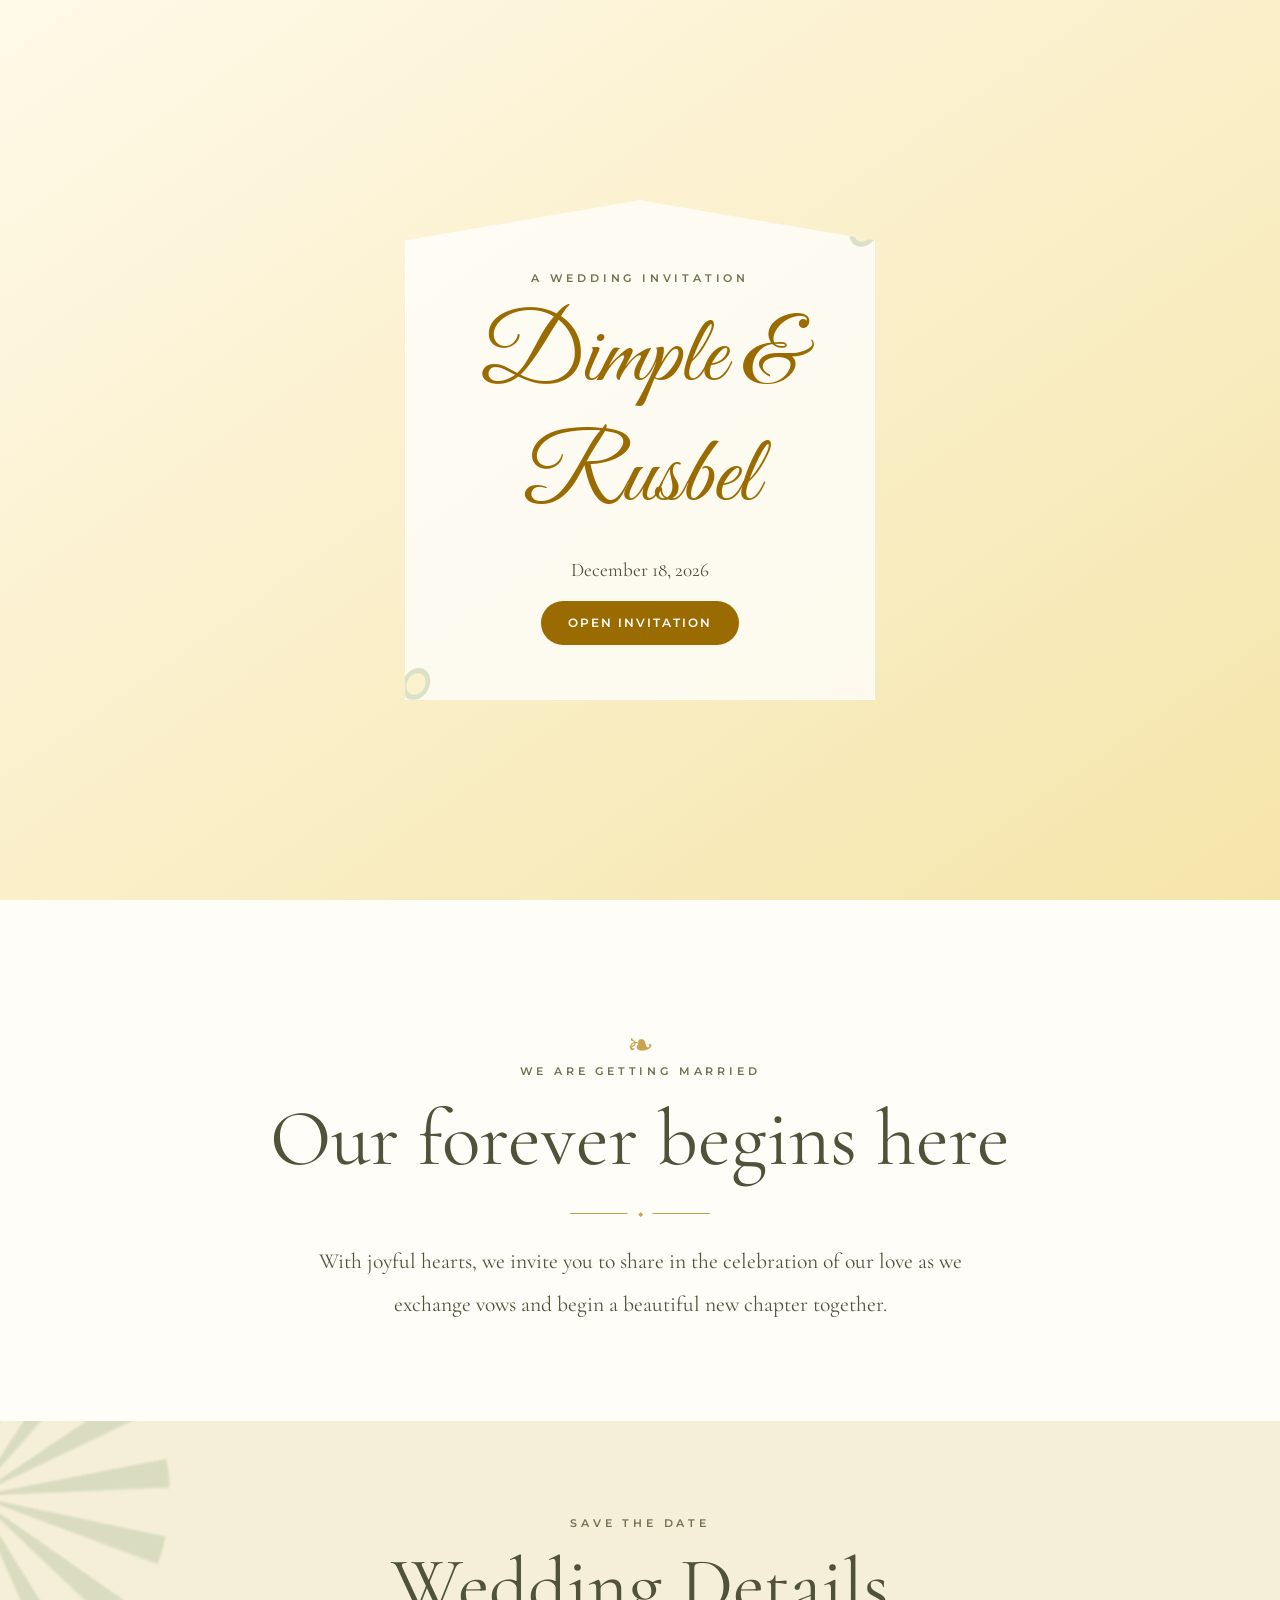
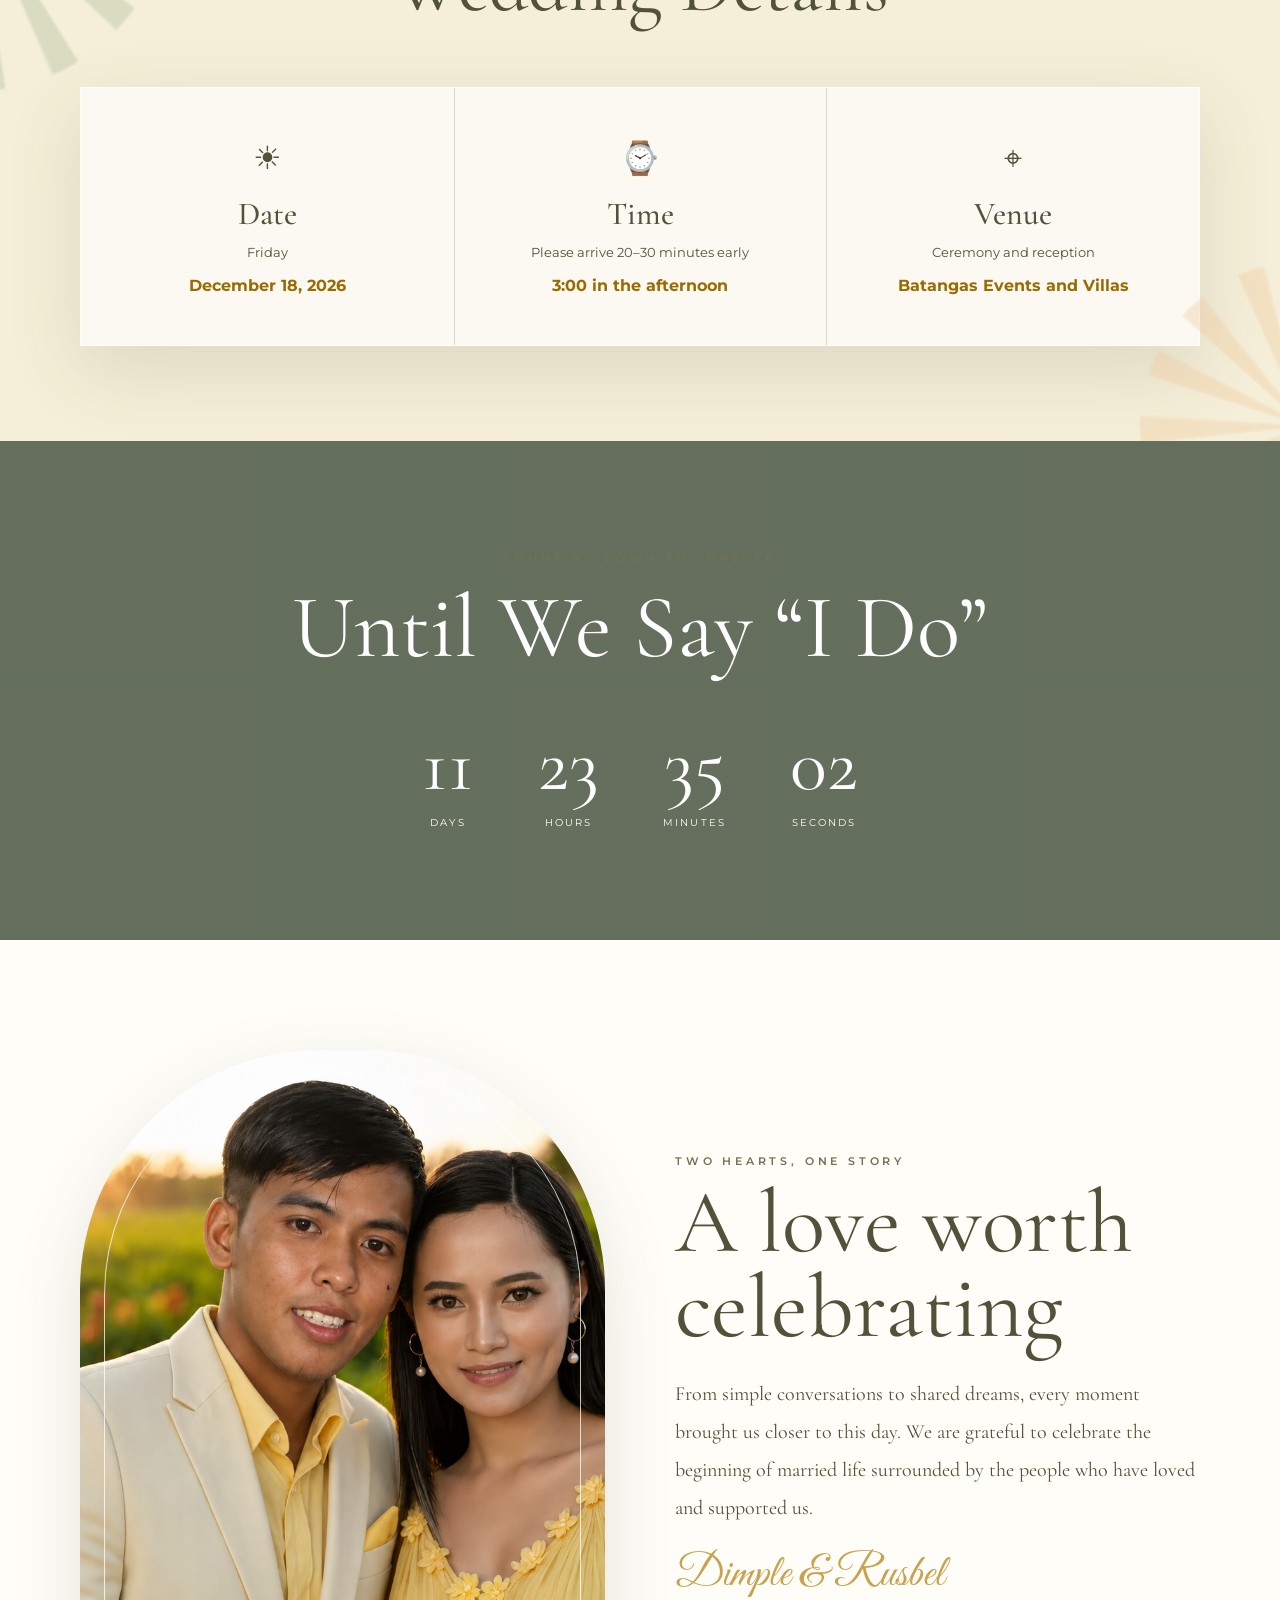
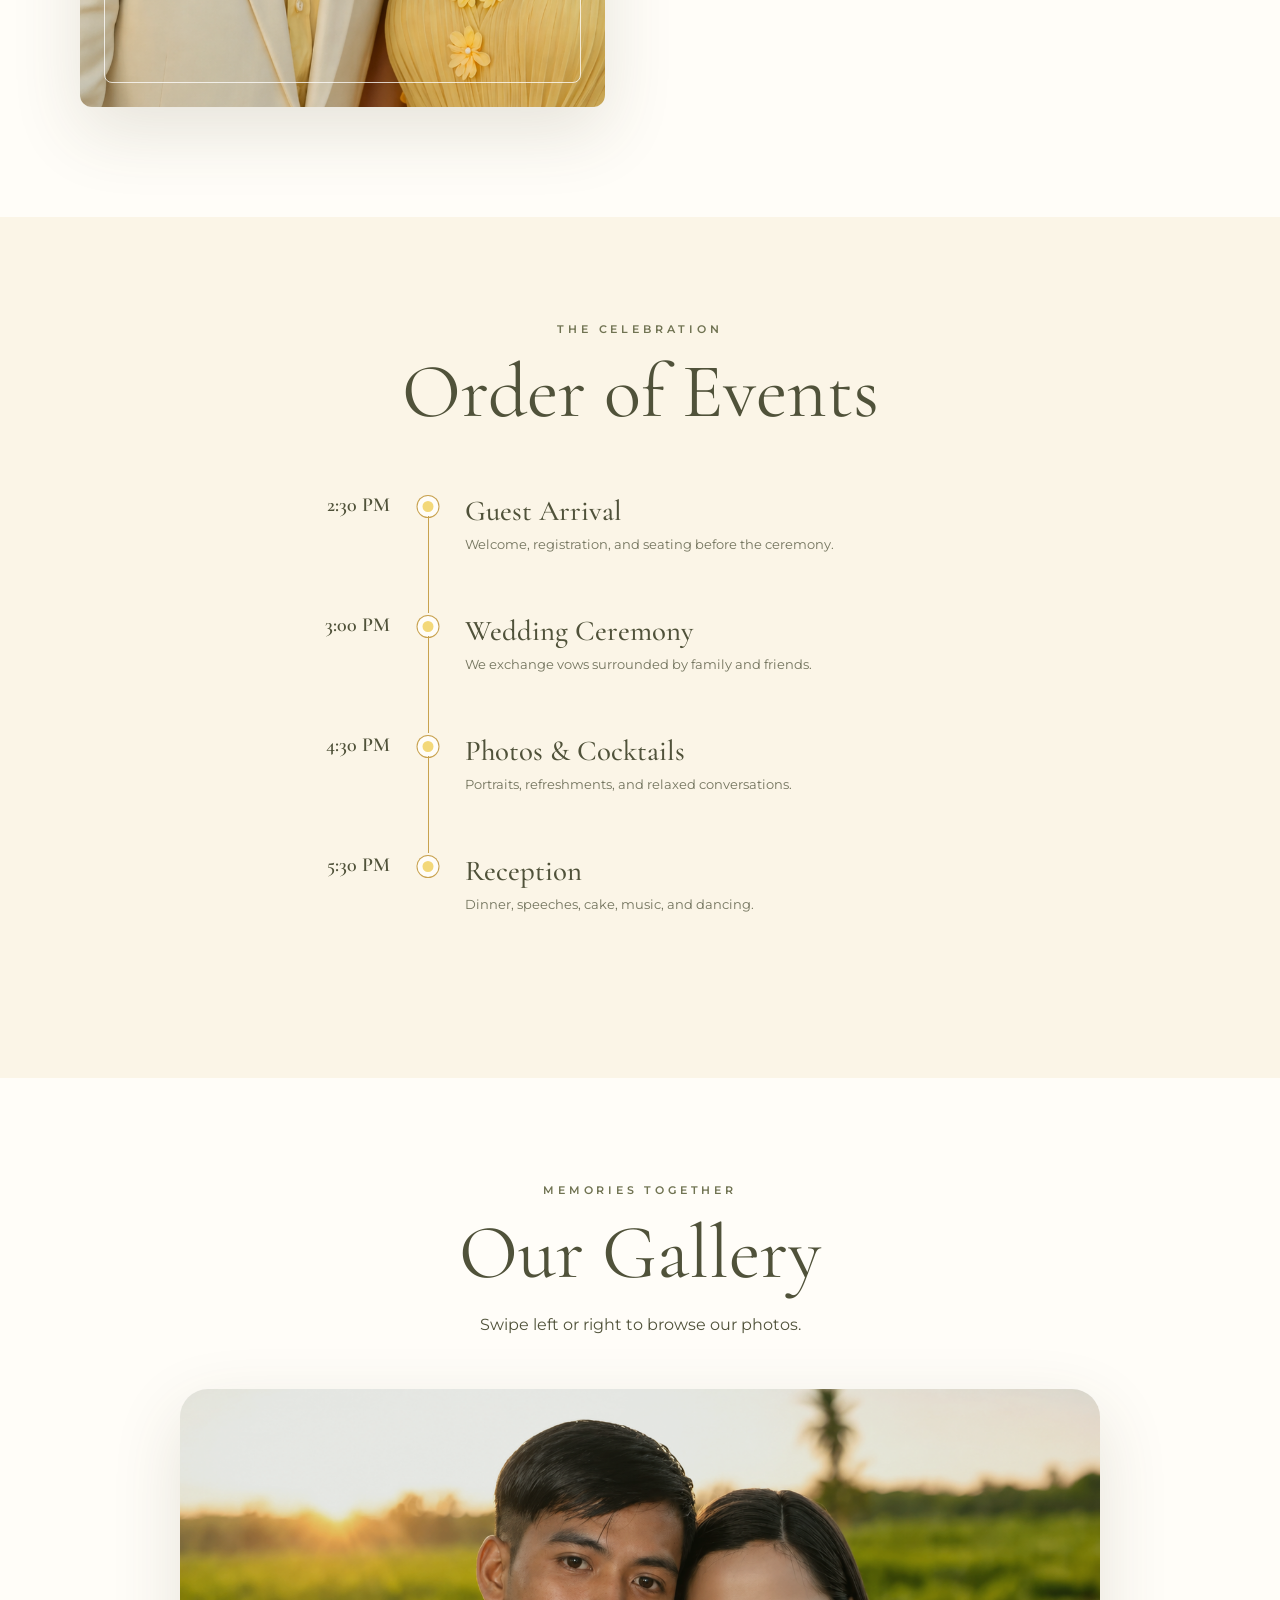
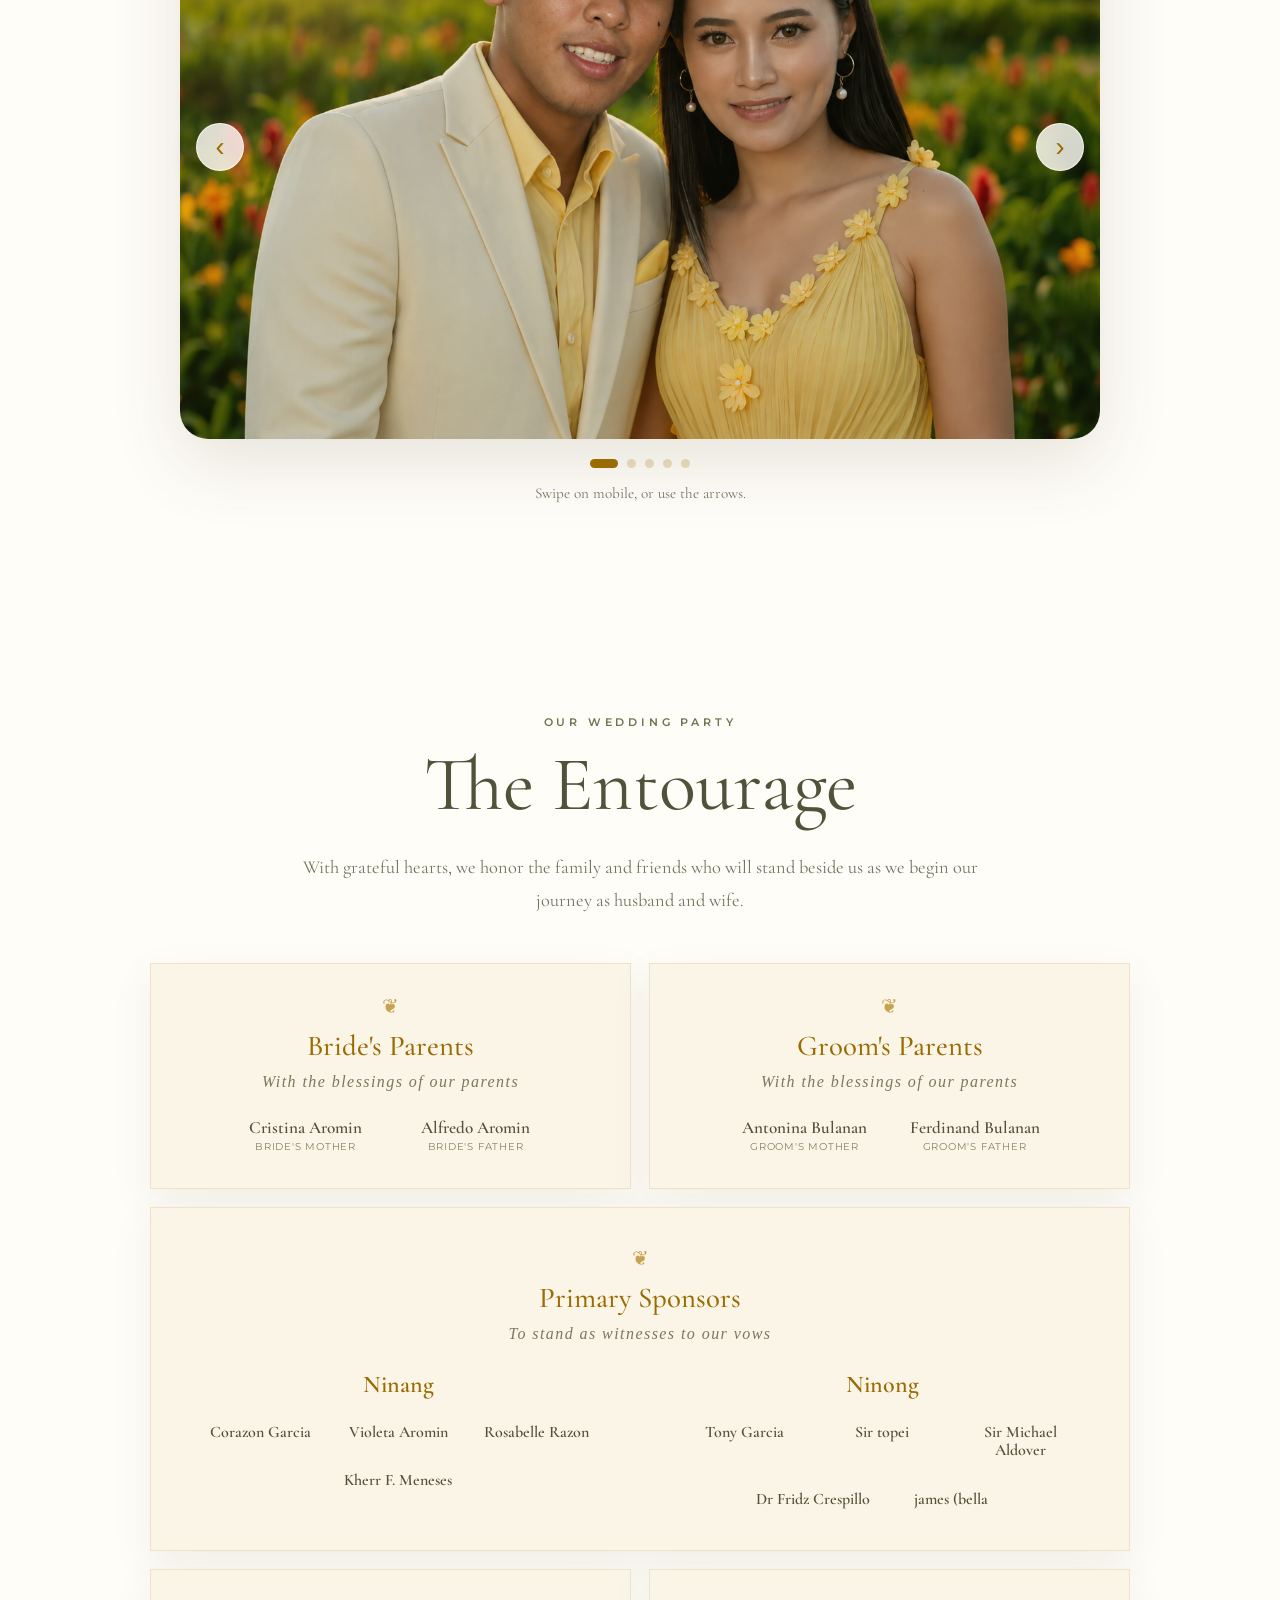
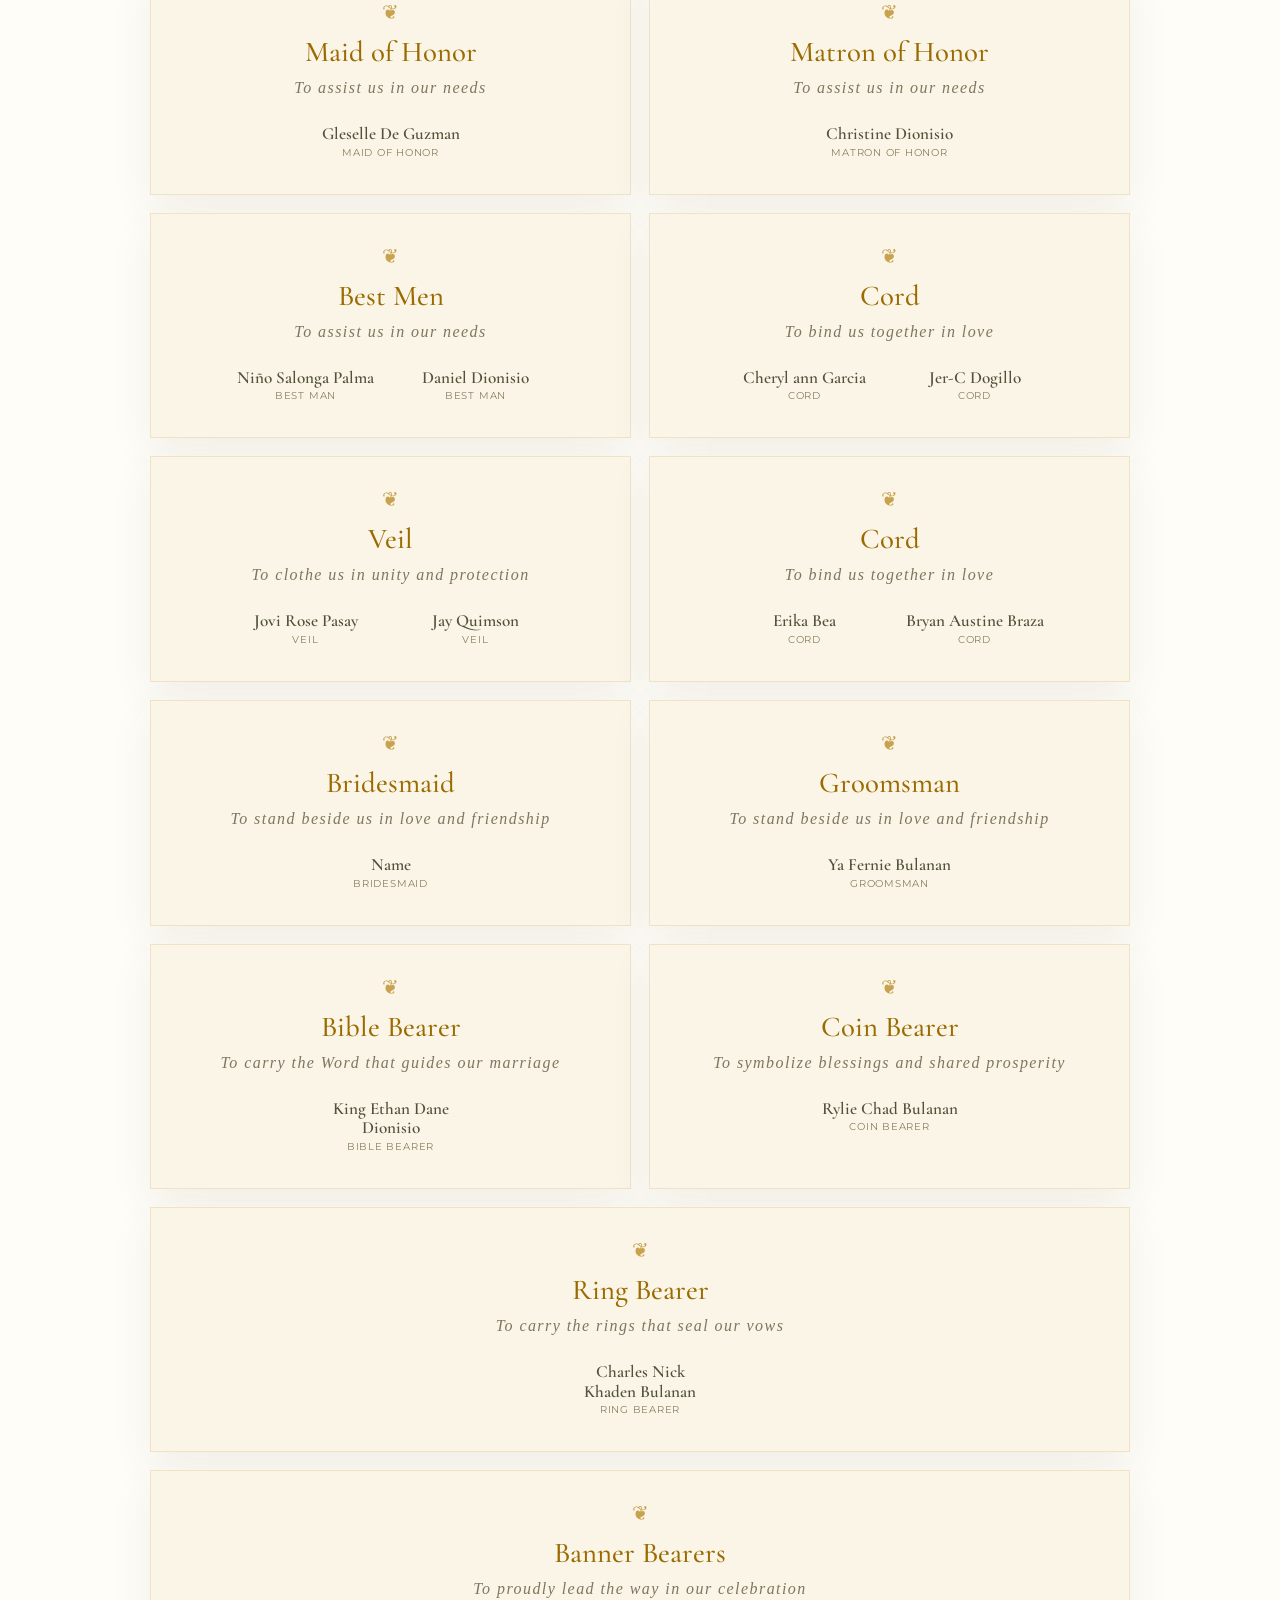
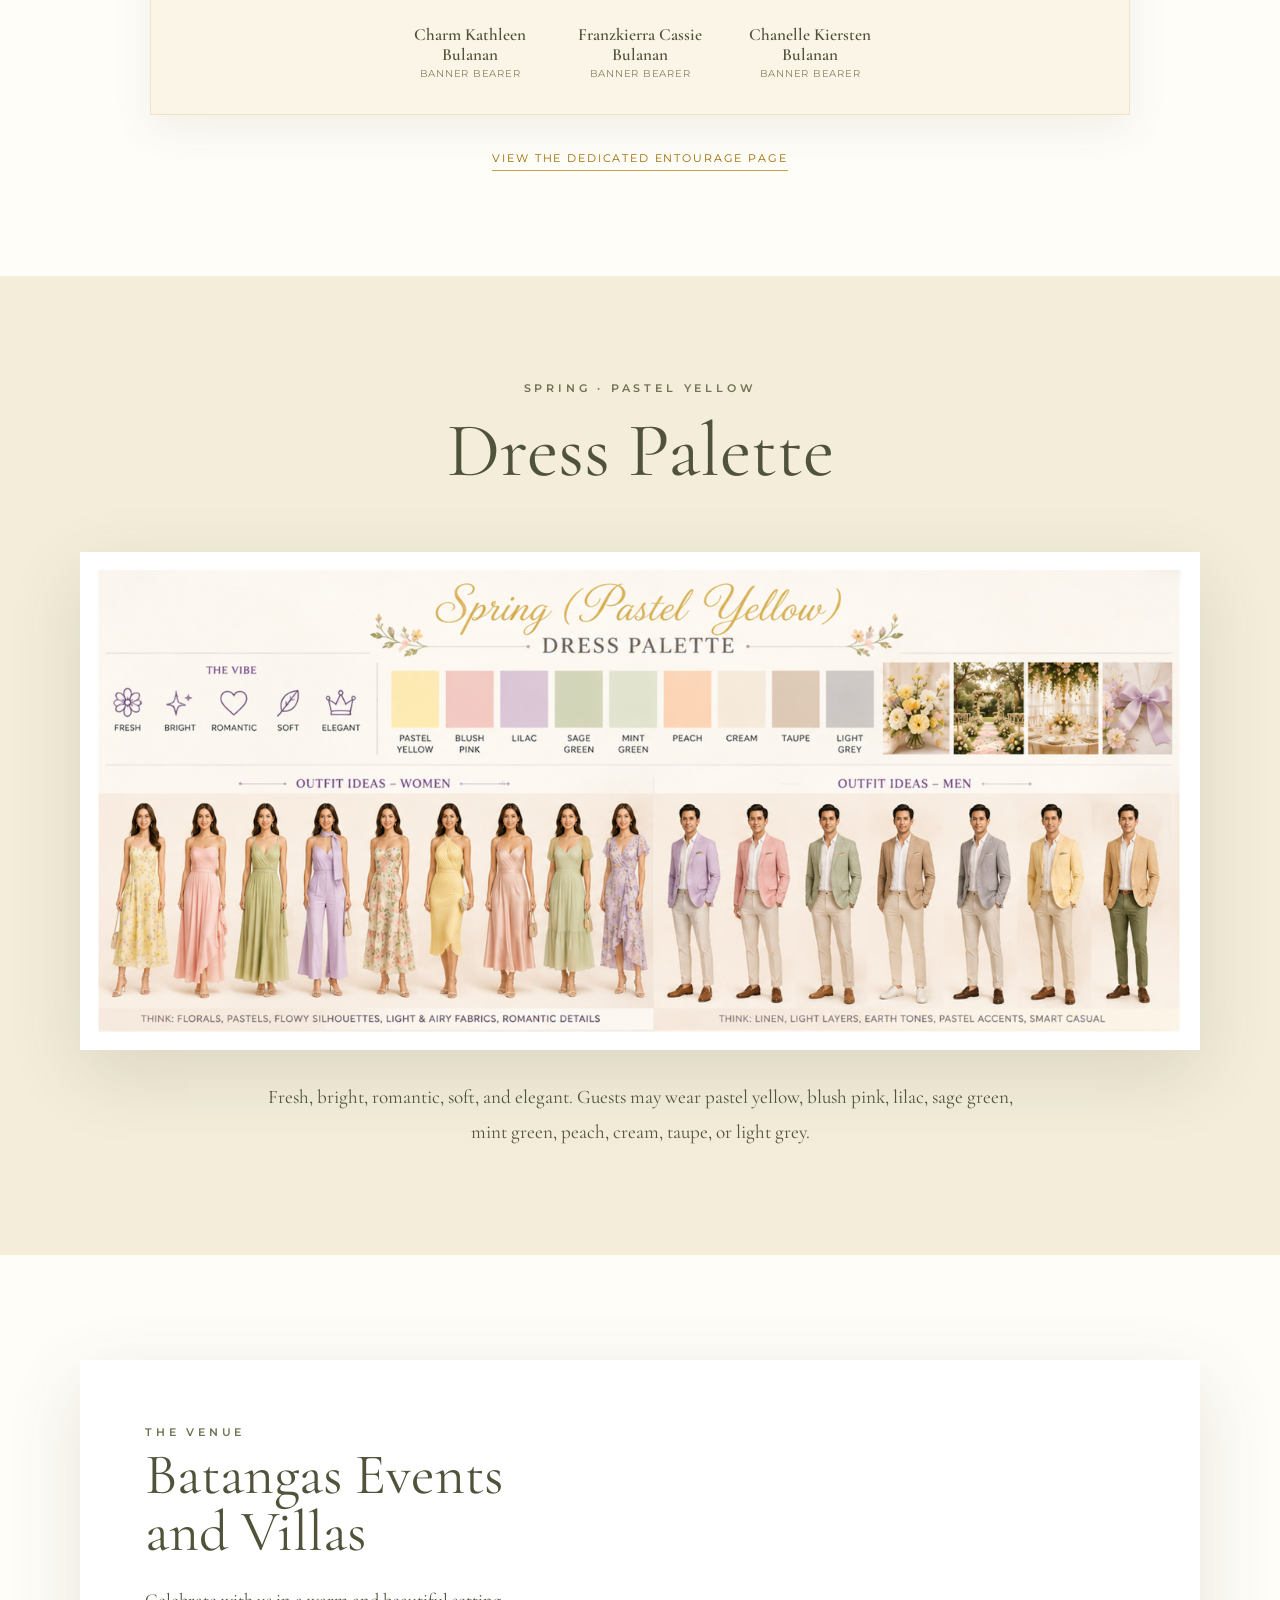
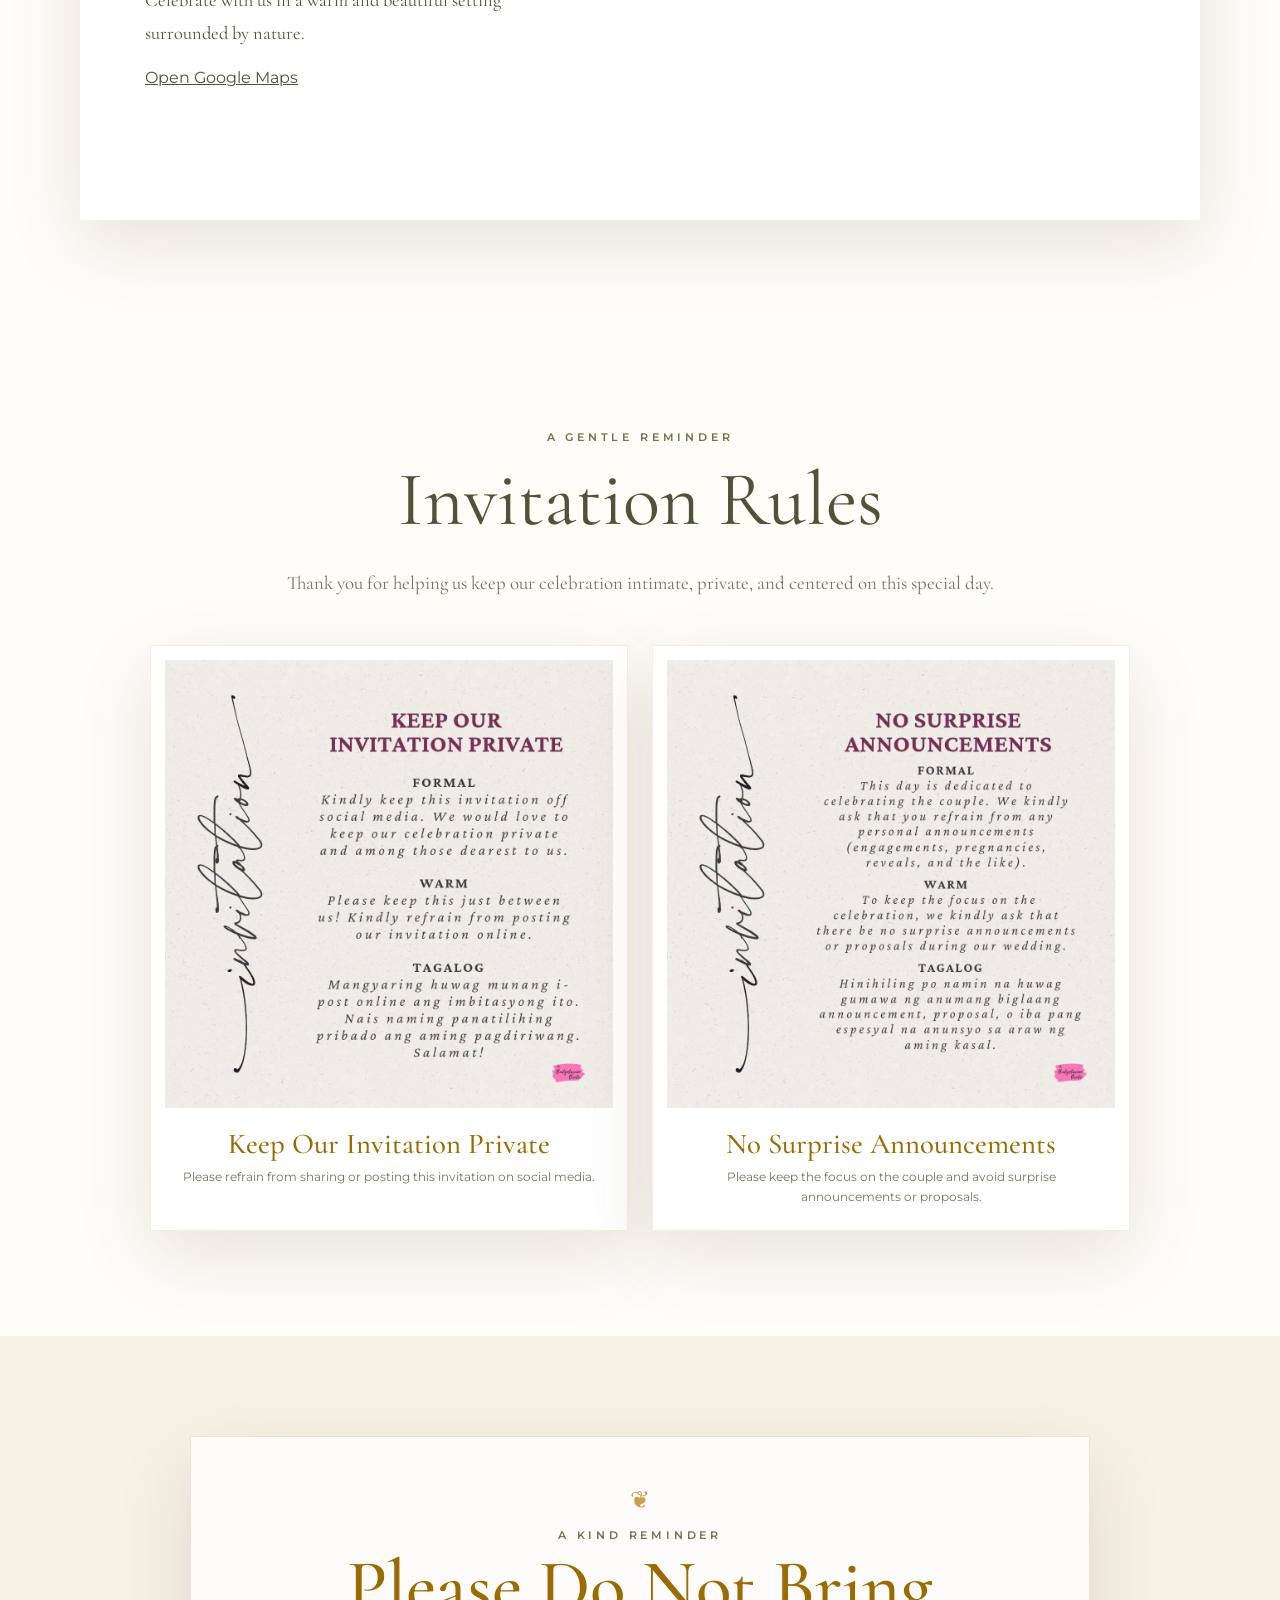
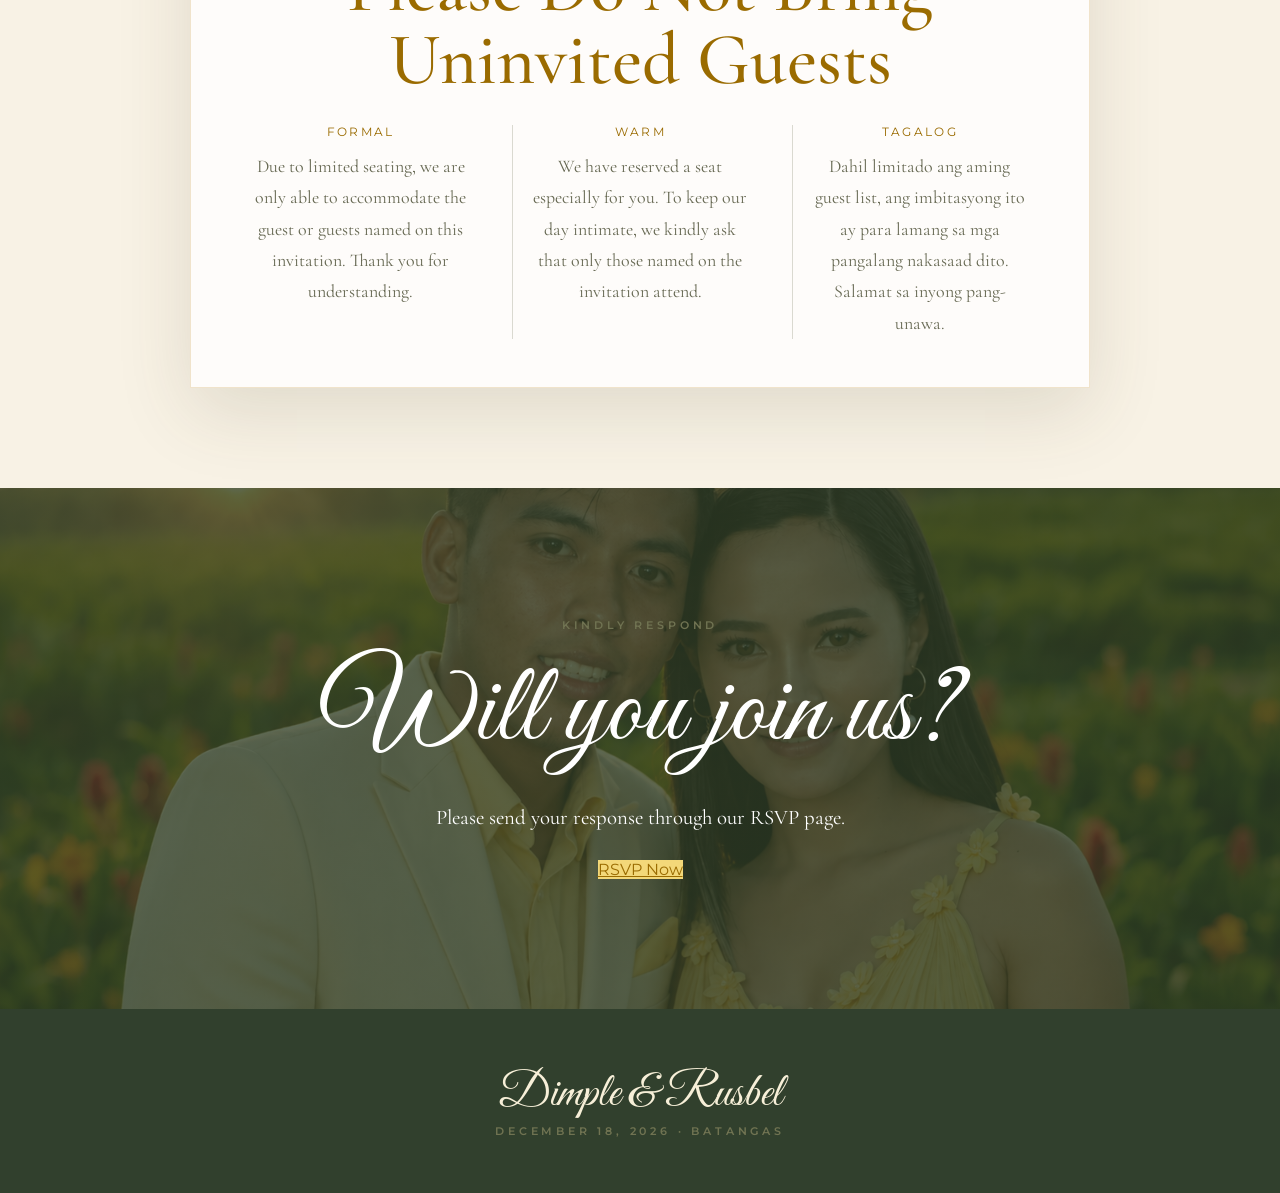
==== commit 76e3991e: "Add files via upload" ====
--- a/index.html
+++ b/index.html
@@ -18,9 +18,54 @@
     .envelope{width:min(470px,88vw);text-align:center;padding:70px 34px 54px;background:rgba(255,255,255,.74);border:1px solid rgba(255,255,255,.94);box-shadow:var(--shadow);position:relative;clip-path:polygon(0 8%,50% 0,100% 8%,100% 100%,0 100%)}
     .envelope:before,.envelope:after{content:"";position:absolute;width:150px;height:190px;background:radial-gradient(ellipse at center,#f8e8a9 0 8%,transparent 9%),radial-gradient(ellipse at center,#b7c89d 0 12%,transparent 13%);opacity:.5}.envelope:before{left:-65px;bottom:-80px;transform:rotate(30deg)}.envelope:after{right:-65px;top:-65px;transform:rotate(-145deg)}
     .opening h1{font-size:clamp(3.4rem,12vw,6rem);font-weight:400;margin:13px 0 4px;color:var(--dark-yellow)}.opening p{font-family:"Cormorant Garamond",serif;font-size:1.2rem}.open-btn{border:0;border-radius:999px;padding:15px 27px;background:var(--dark-yellow);color:#fff;text-decoration:none;font:600 .72rem Montserrat;letter-spacing:.17em;text-transform:uppercase;cursor:pointer;display:inline-flex;align-items:center;justify-content:center;transition:.25s}.open-btn:hover{transform:translateY(-2px);filter:brightness(.92)}
-    .video-stage{background:#fff9ef;overflow:hidden}
-    .intro-video{width:100%;height:100%;object-fit:cover;display:block;background:#fff9ef}
+    .video-stage{
+      background:#fff9ef;
+      overflow:hidden;
+      padding:0;
+      display:flex;
+      align-items:center;
+      justify-content:center;
+      width:100%;
+      height:100%;
+      min-height:100svh;
+    }
+    .intro-video{
+      display:block;
+      width:100%;
+      height:100%;
+      max-width:100vw;
+      max-height:100svh;
+      object-fit:contain;
+      object-position:center center;
+      background:#fff9ef;
+    }
     .video-stage.is-hidden .intro-video{visibility:hidden}
+    @media(max-width:800px){
+      .video-stage{
+        width:100vw;
+        height:100svh;
+        min-height:100svh;
+        padding:
+          env(safe-area-inset-top)
+          env(safe-area-inset-right)
+          env(safe-area-inset-bottom)
+          env(safe-area-inset-left);
+      }
+      .intro-video{
+        width:100%;
+        height:100%;
+        max-width:100%;
+        max-height:100%;
+        object-fit:contain;
+      }
+    }
+    @media(orientation:landscape) and (max-height:600px){
+      .intro-video{
+        width:100%;
+        height:100%;
+        object-fit:contain;
+      }
+    }
     @media(prefers-reduced-motion:reduce){.opening,.opening-stage{transition-duration:.2s}}
     header{position:absolute;top:0;left:0;right:0;z-index:10;padding:22px 0}.nav{display:flex;justify-content:space-between;align-items:center;color:#fff;text-shadow:0 2px 12px rgba(0,0,0,.25)}.brand{font-family:"Great Vibes";font-size:2rem;text-decoration:none}.nav-links{display:flex;gap:23px;align-items:center}.nav-links a{text-decoration:none;font-size:.68rem;letter-spacing:.13em;text-transform:uppercase;font-weight:600}.nav-links .pill{padding:10px 16px;border:1px solid rgba(255,255,255,.7);border-radius:999px}
     .hero{min-height:100svh;display:grid;place-items:center;position:relative;background:linear-gradient(180deg,rgba(25,32,23,.12),rgba(25,32,23,.48)),url('dimple-rusbel-hero.png') center/cover no-repeat;color:#fff;text-align:center}.hero:after{content:"";position:absolute;inset:auto 0 0;height:210px;background:linear-gradient(transparent,var(--paper))}.hero-content{position:relative;z-index:2;padding:120px 20px}.hero h1{font-size:clamp(5rem,13vw,10rem);font-weight:400;line-height:.72;margin:28px 0 32px;text-shadow:0 7px 30px rgba(0,0,0,.18)}.hero .date{font-family:"Cormorant Garamond",serif;font-size:clamp(1.3rem,3vw,1.9rem);letter-spacing:.2em}.scroll{position:absolute;z-index:3;bottom:42px;font-size:.62rem;letter-spacing:.24em;text-transform:uppercase}.scroll:after{content:"";display:block;width:1px;height:34px;background:#fff;margin:10px auto}
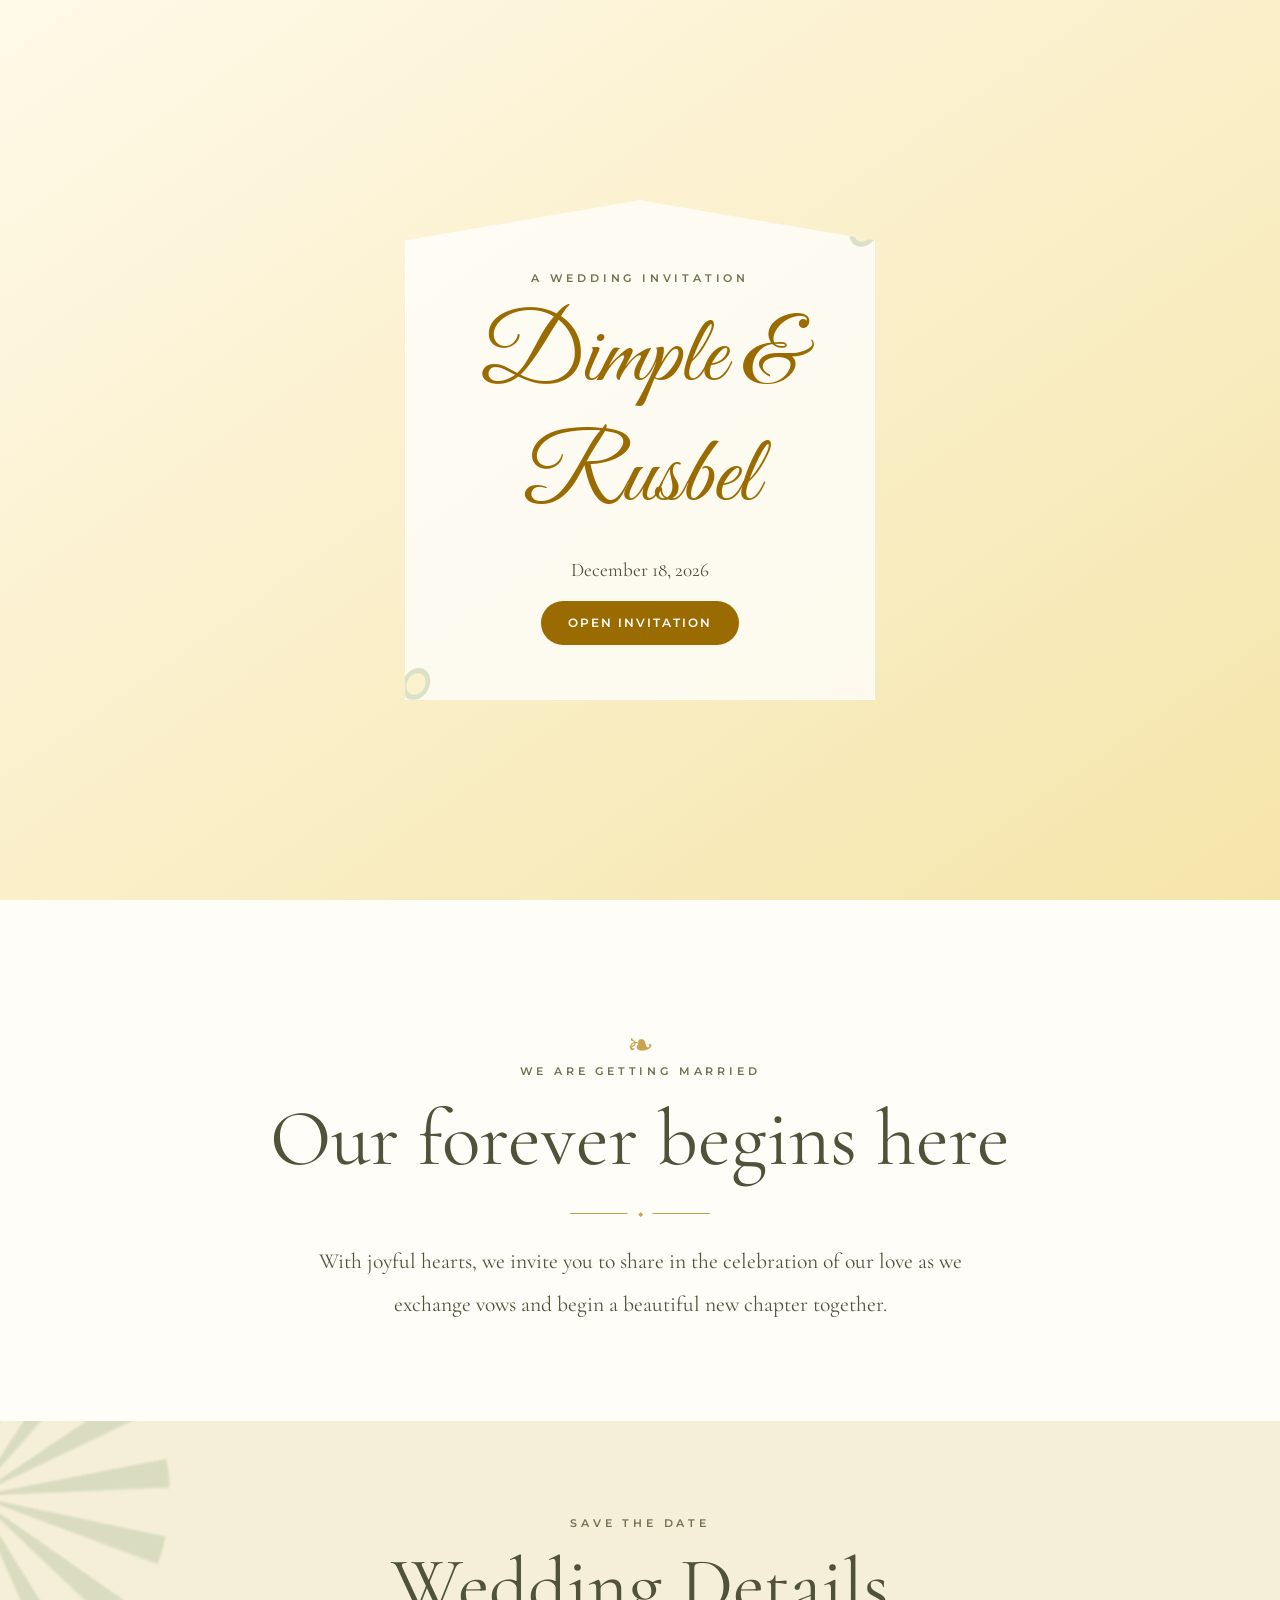
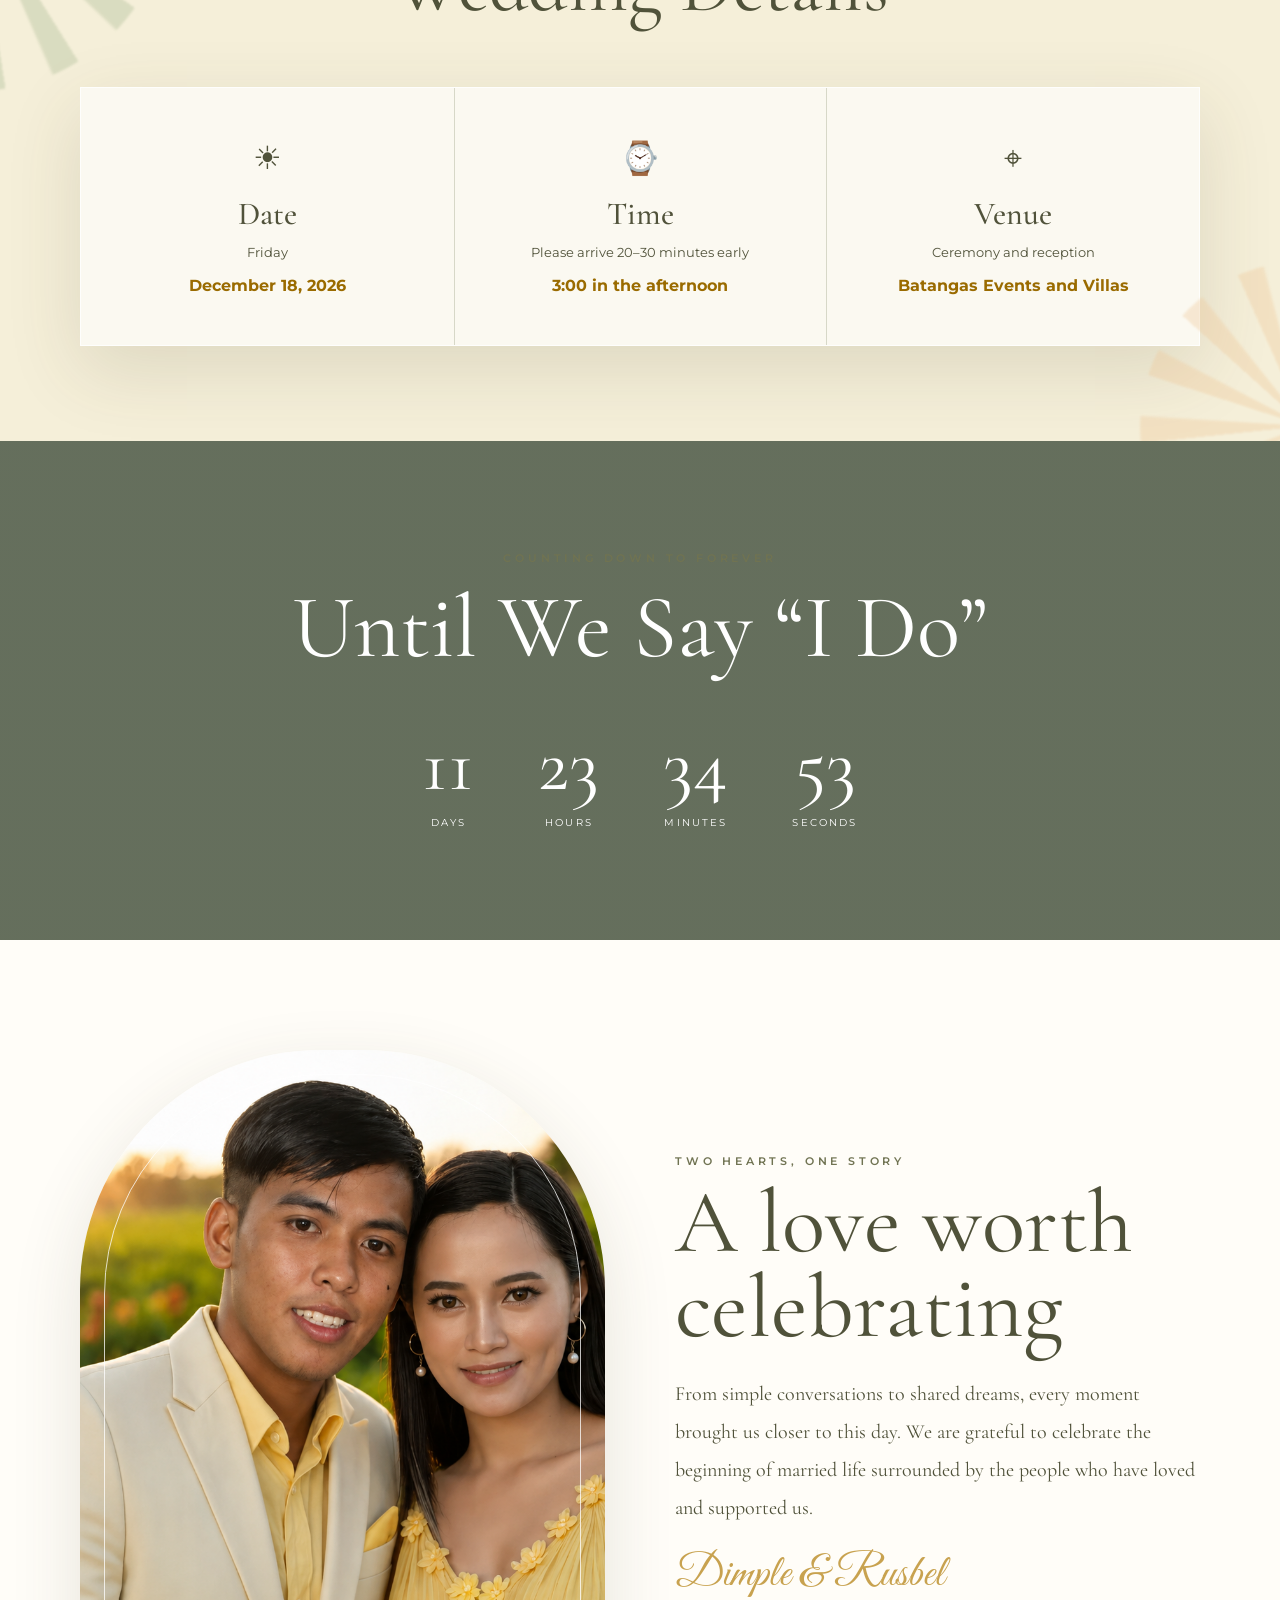
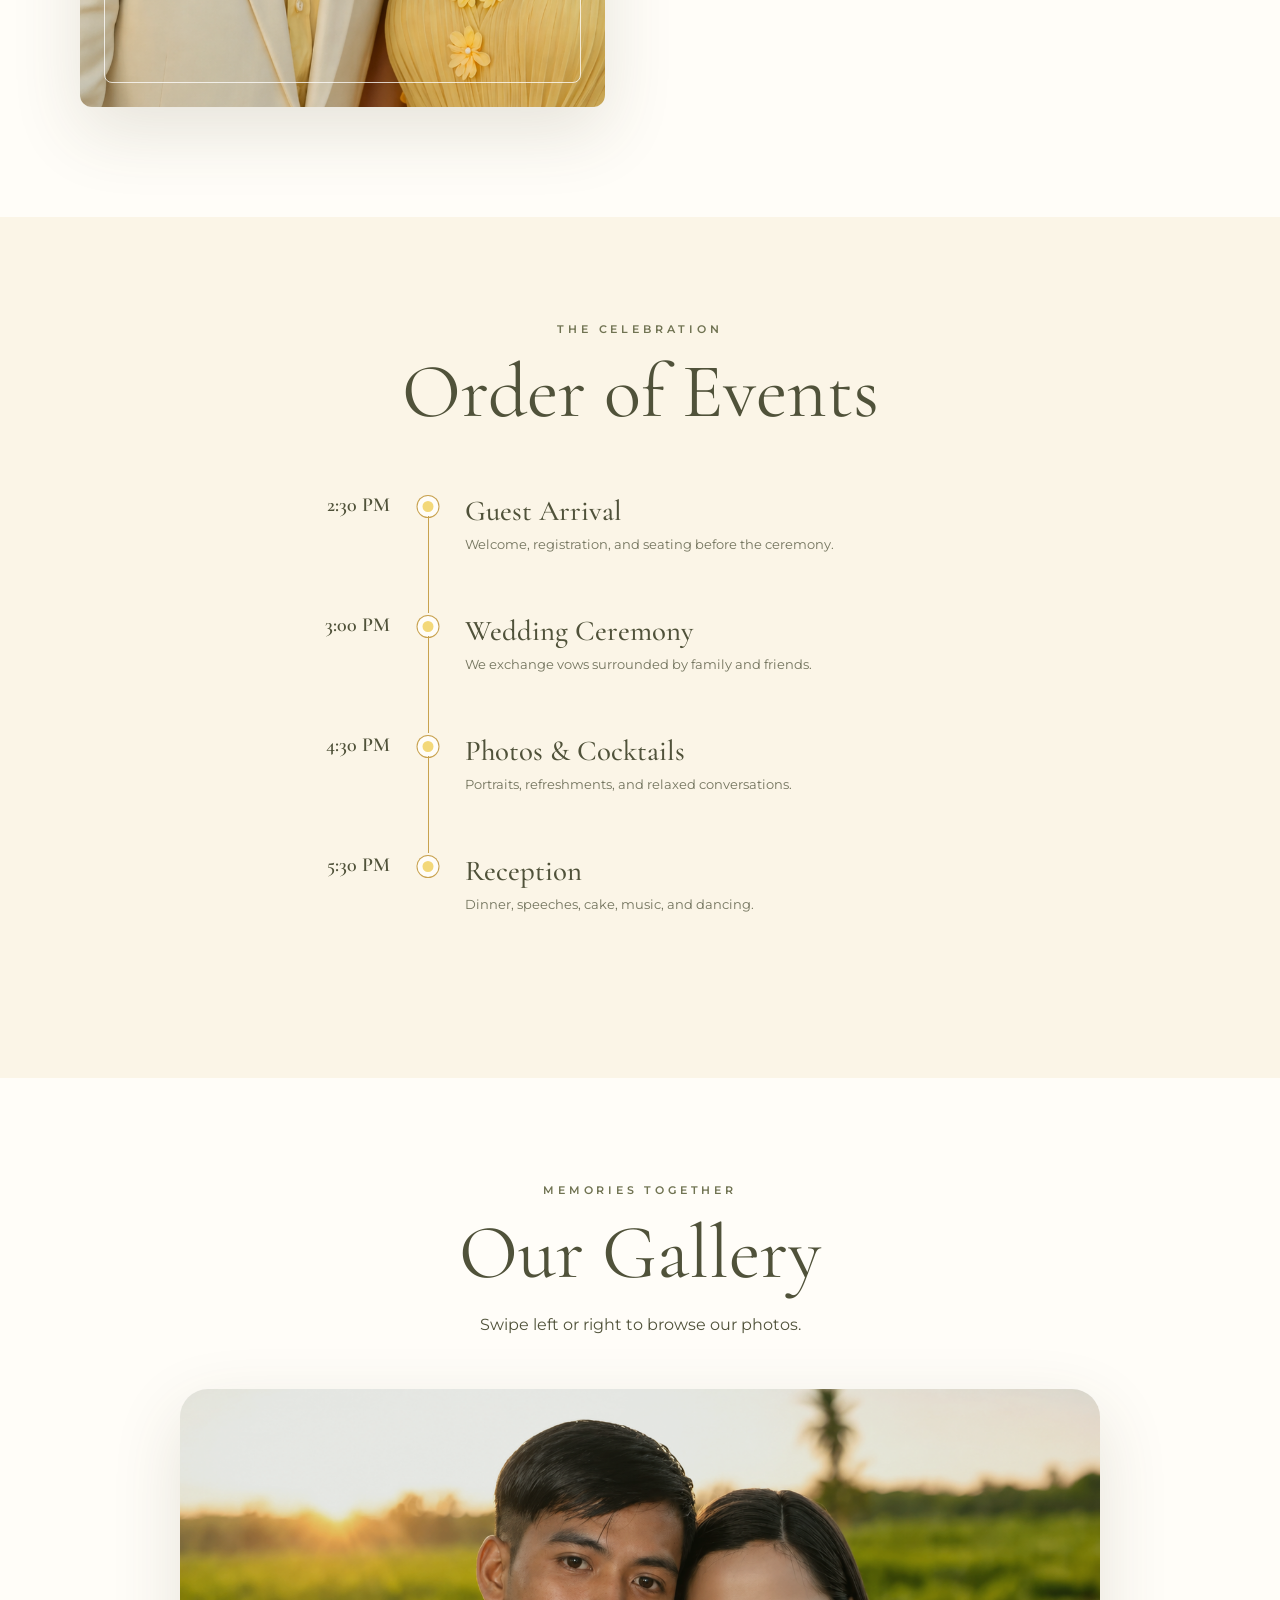
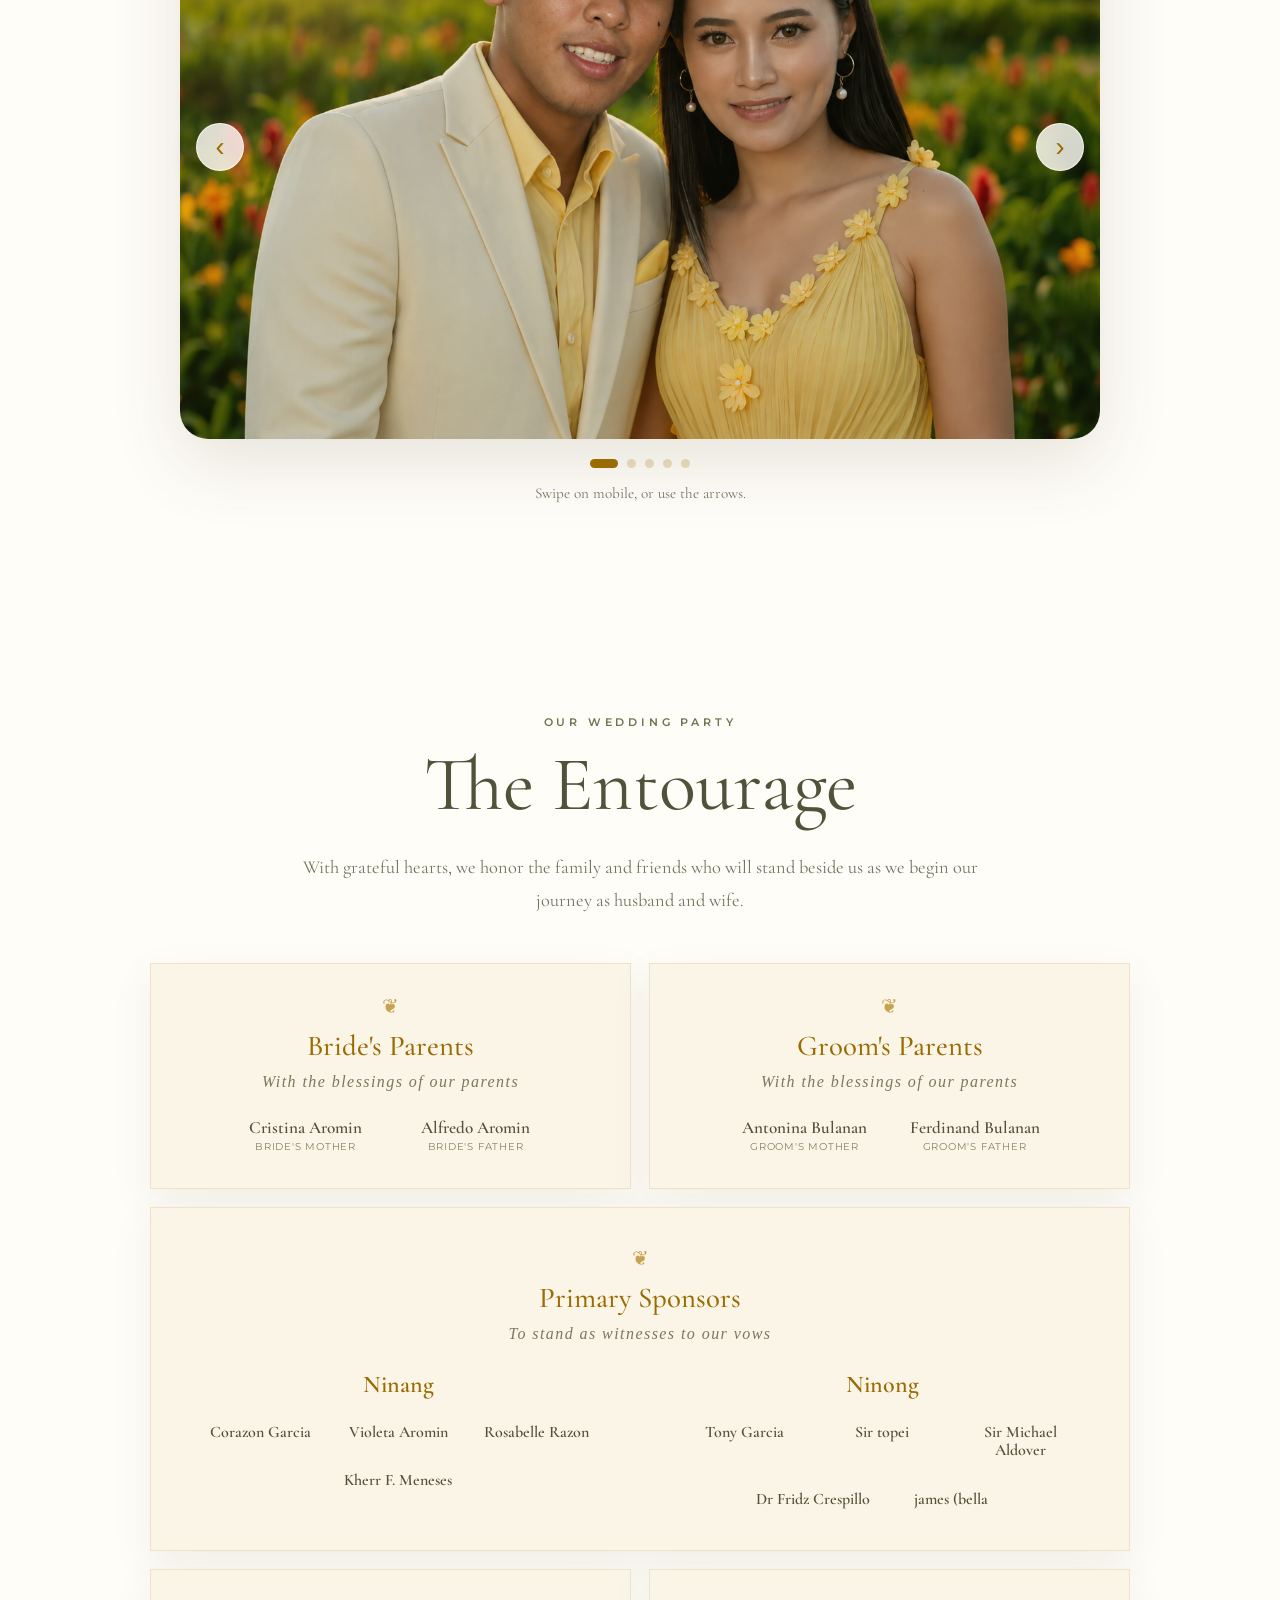
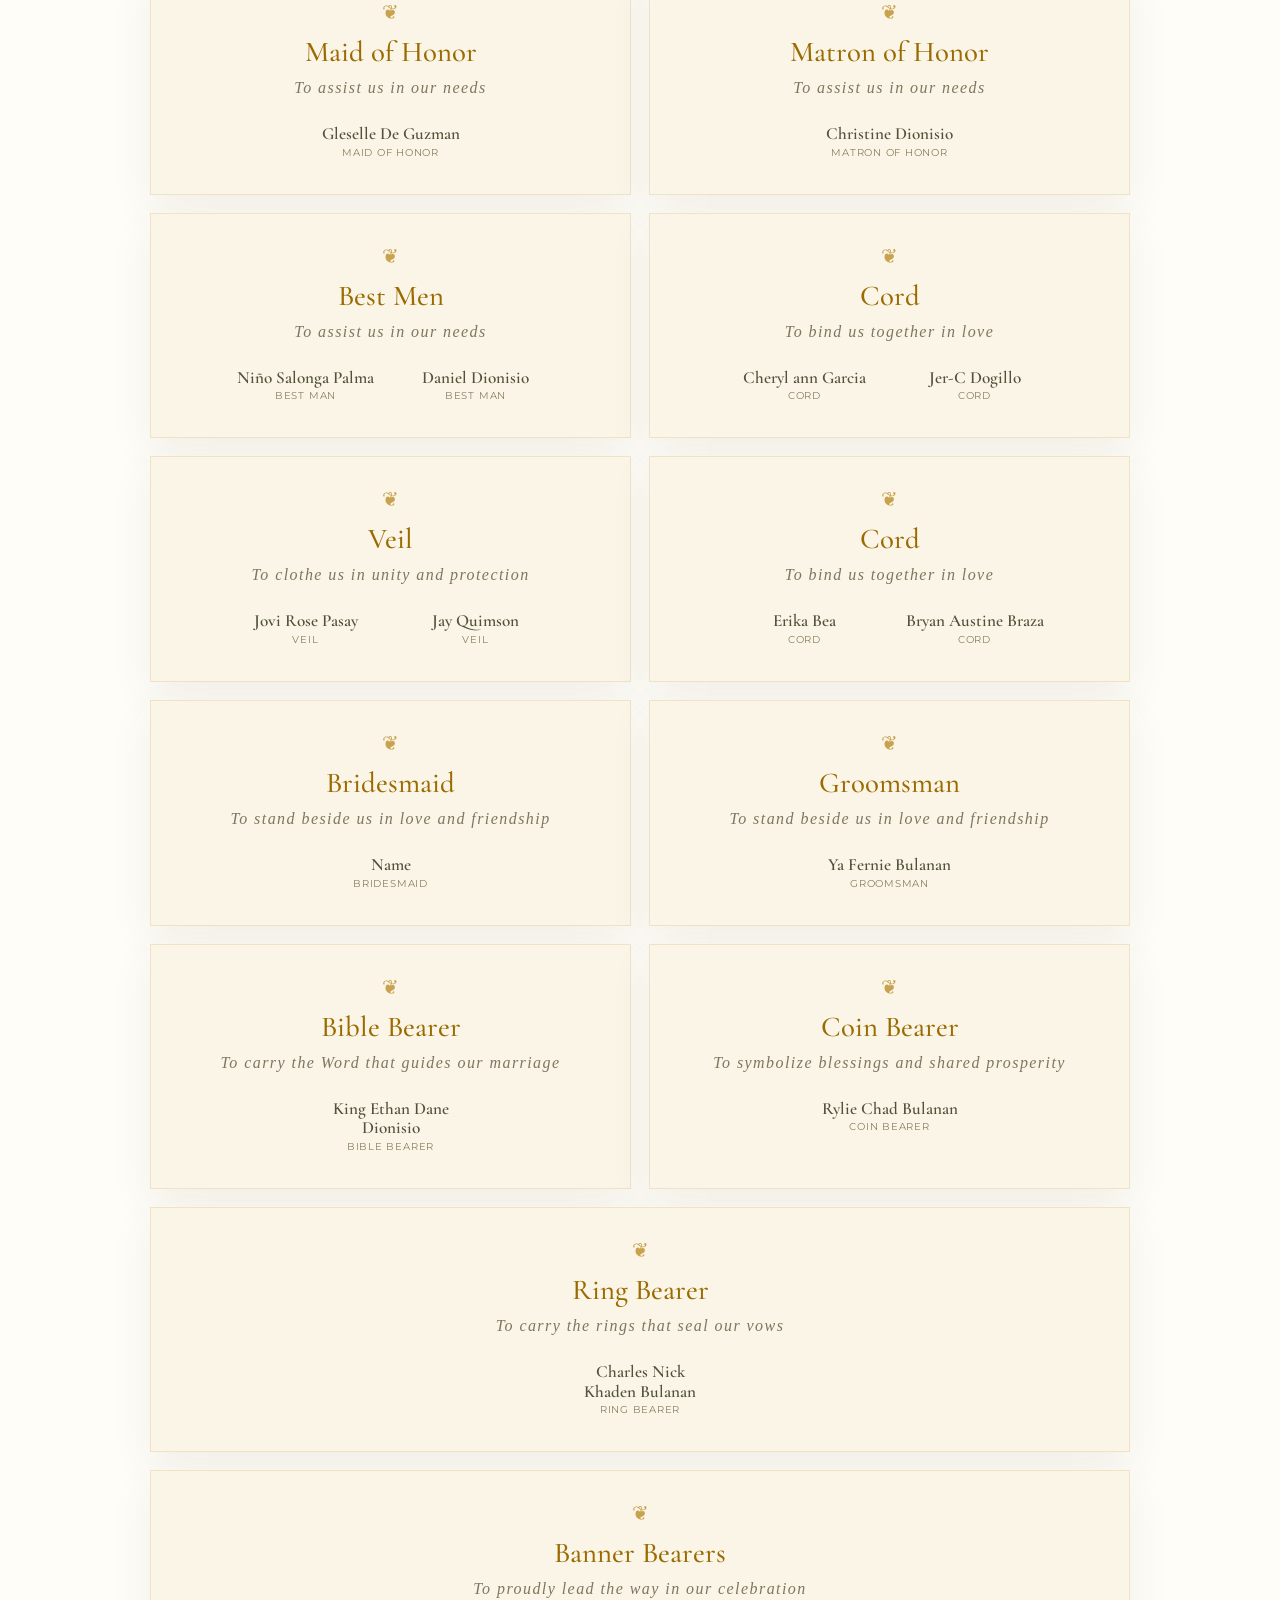
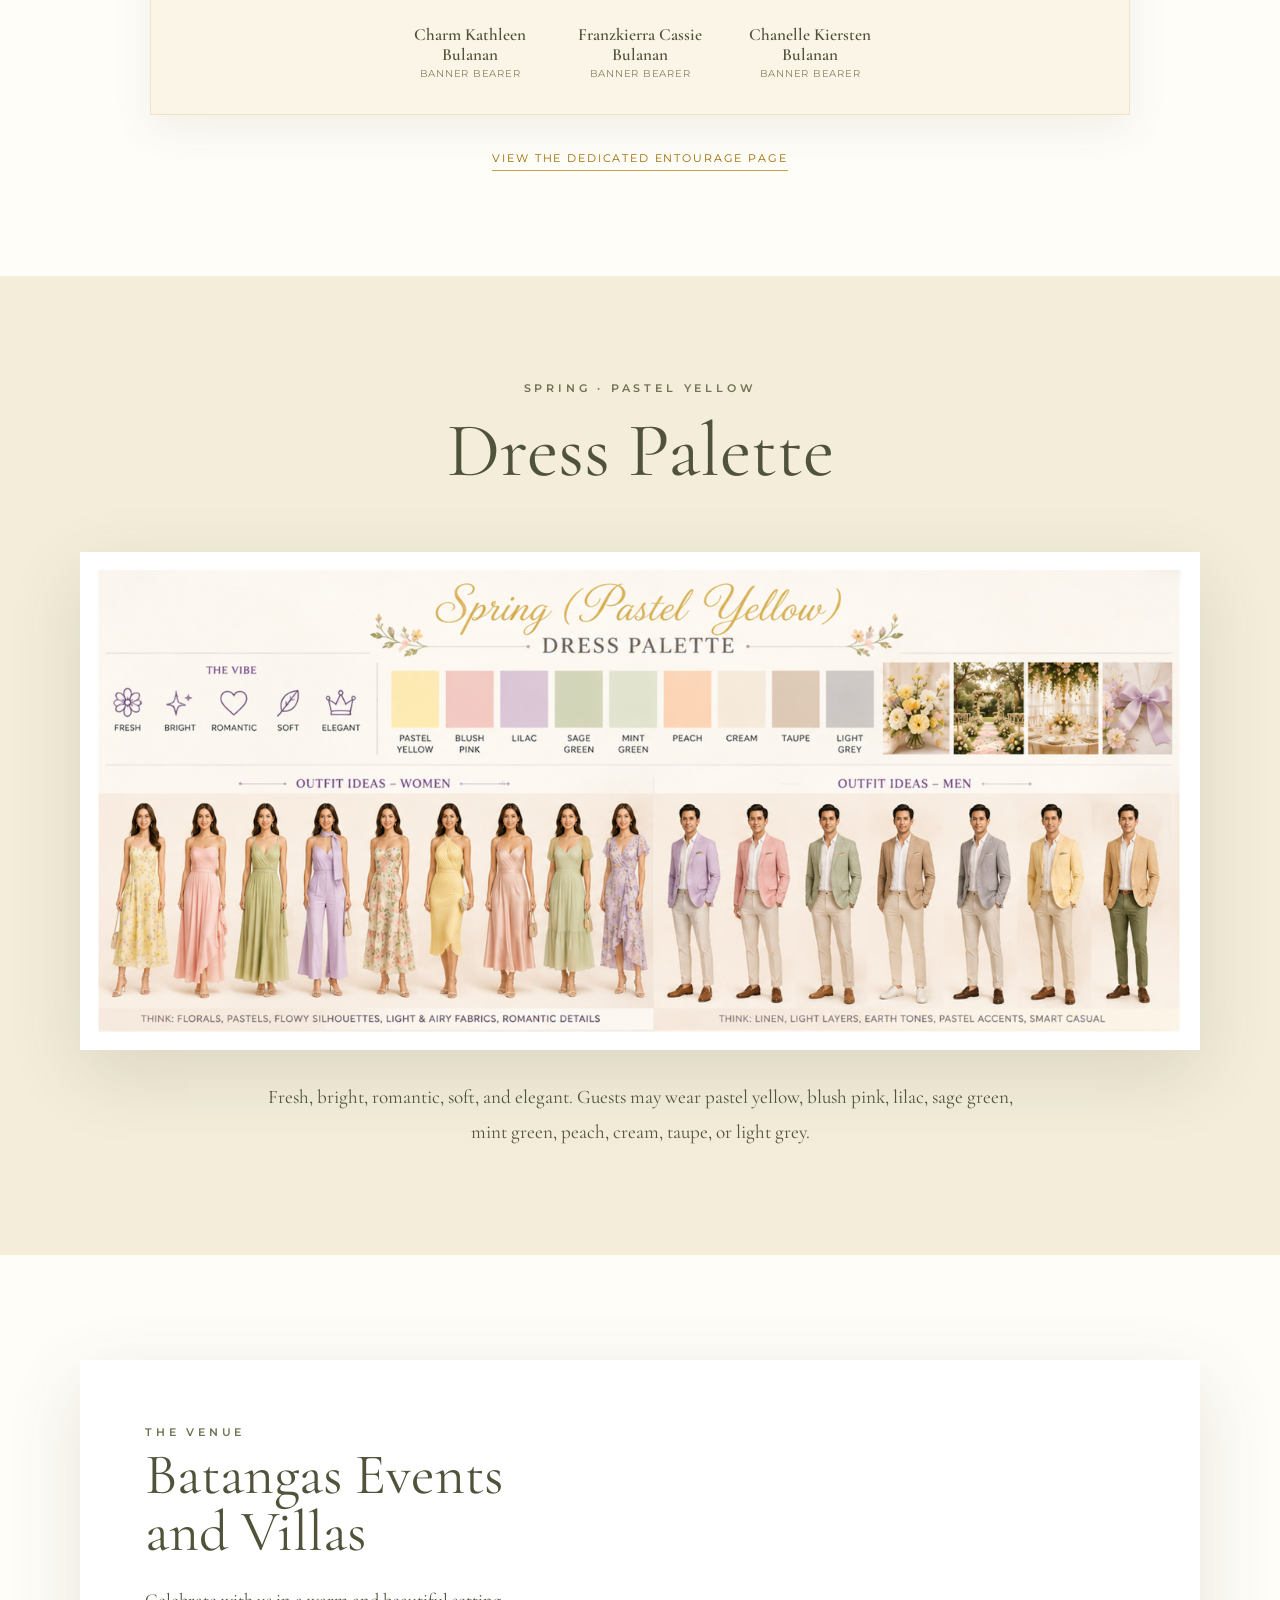
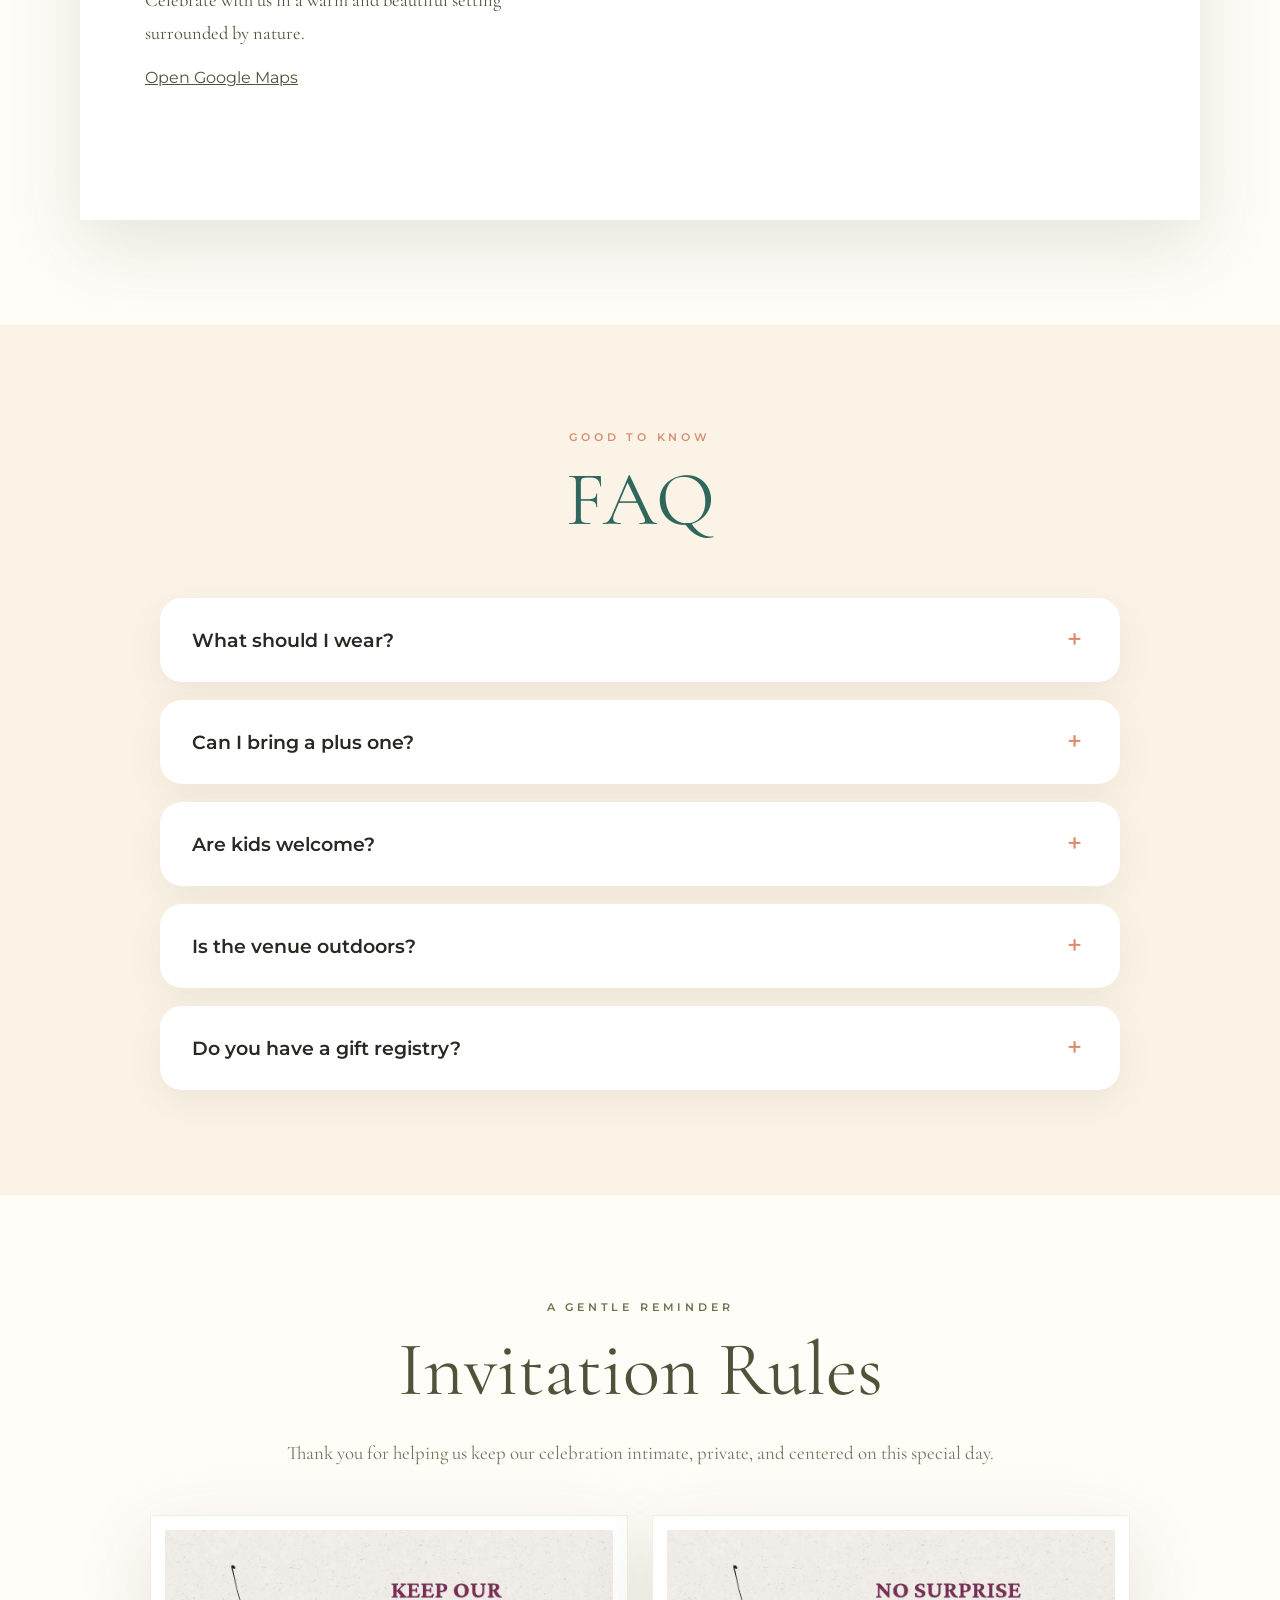
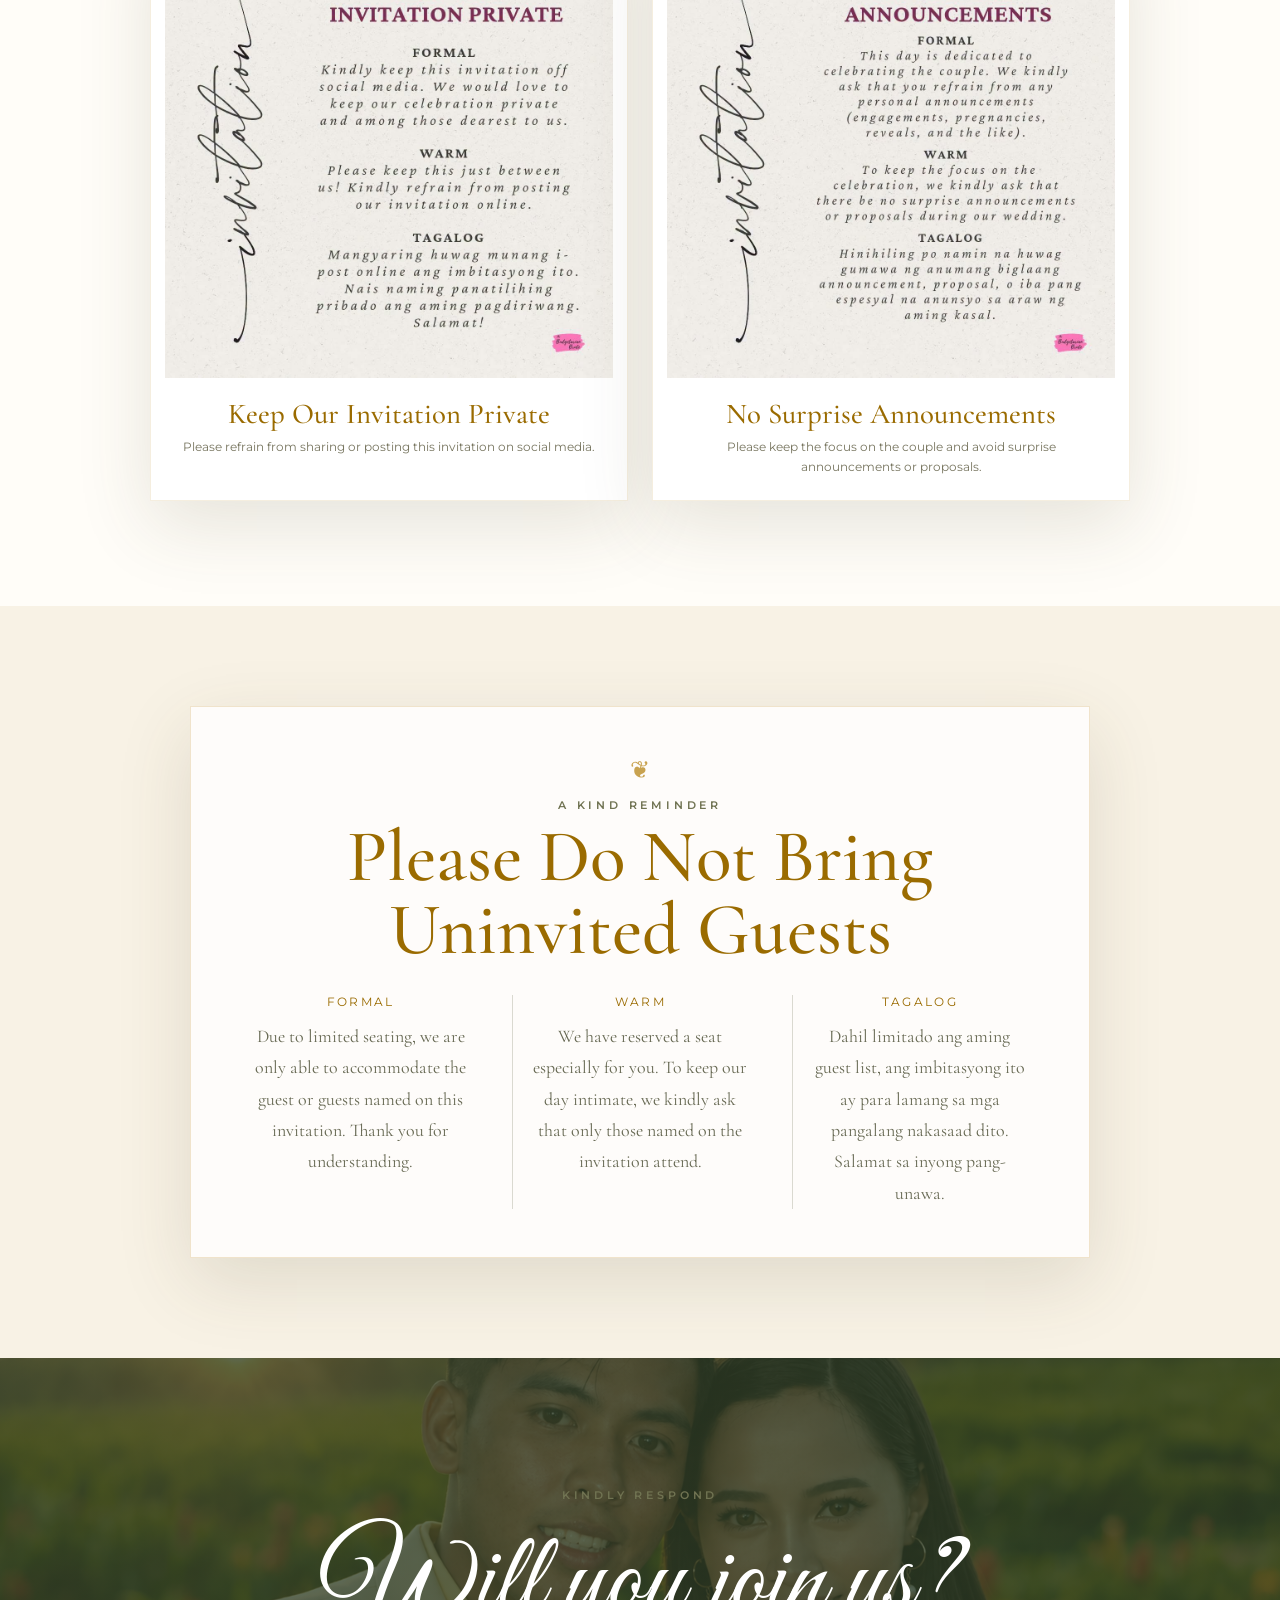
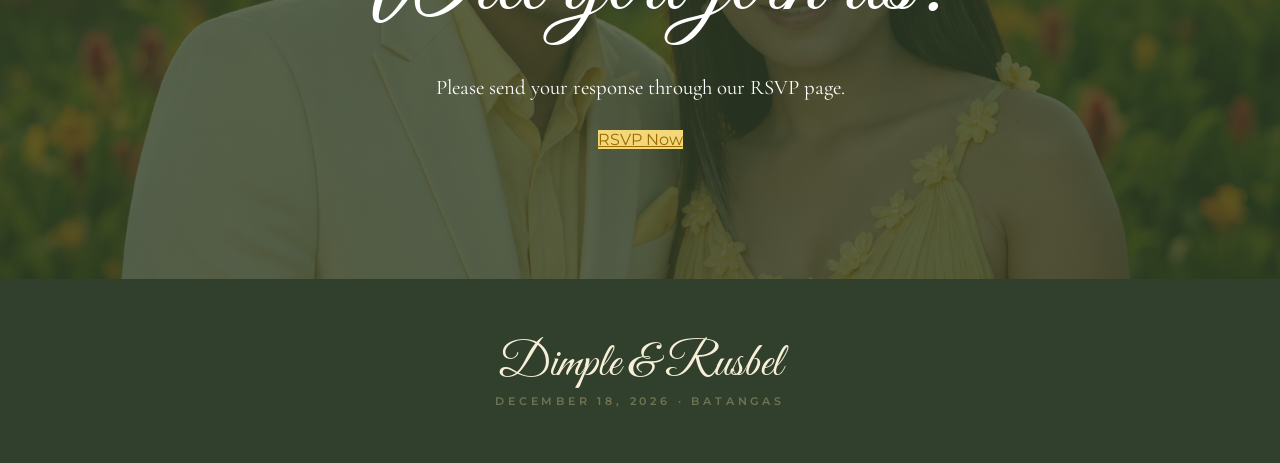
==== commit 0619ac2d: "Add files via upload" ====
--- a/index.html
+++ b/index.html
@@ -19,25 +19,47 @@
     .envelope:before,.envelope:after{content:"";position:absolute;width:150px;height:190px;background:radial-gradient(ellipse at center,#f8e8a9 0 8%,transparent 9%),radial-gradient(ellipse at center,#b7c89d 0 12%,transparent 13%);opacity:.5}.envelope:before{left:-65px;bottom:-80px;transform:rotate(30deg)}.envelope:after{right:-65px;top:-65px;transform:rotate(-145deg)}
     .opening h1{font-size:clamp(3.4rem,12vw,6rem);font-weight:400;margin:13px 0 4px;color:var(--dark-yellow)}.opening p{font-family:"Cormorant Garamond",serif;font-size:1.2rem}.open-btn{border:0;border-radius:999px;padding:15px 27px;background:var(--dark-yellow);color:#fff;text-decoration:none;font:600 .72rem Montserrat;letter-spacing:.17em;text-transform:uppercase;cursor:pointer;display:inline-flex;align-items:center;justify-content:center;transition:.25s}.open-btn:hover{transform:translateY(-2px);filter:brightness(.92)}
     .video-stage{
-      background:#fff9ef;
+      position:absolute;
+      inset:0;
+      width:100vw;
+      height:100dvh;
+      min-height:100svh;
+      background:
+        radial-gradient(circle at 50% 50%,
+          #b8aea0 0%,
+          #d8cfc4 45%,
+          #f2eadf 72%,
+          #fffaf0 92%,
+          #fffdf8 100%);
       overflow:hidden;
-      padding:0;
       display:flex;
       align-items:center;
       justify-content:center;
-      width:100%;
-      height:100%;
-      min-height:100svh;
+      isolation:isolate;
+    }
+    .video-stage::before{
+      content:"";
+      position:absolute;
+      inset:-10%;
+      background:
+        radial-gradient(circle at center,
+          rgba(184,174,160,.7) 0%,
+          rgba(222,214,204,.55) 48%,
+          rgba(255,250,240,.92) 78%,
+          rgba(255,253,248,1) 100%);
+      filter:blur(24px);
+      z-index:-1;
+      pointer-events:none;
     }
     .intro-video{
       display:block;
-      width:100%;
-      height:100%;
+      width:100vw;
+      height:100dvh;
       max-width:100vw;
-      max-height:100svh;
+      max-height:100dvh;
       object-fit:contain;
       object-position:center center;
-      background:#fff9ef;
+      background:transparent;
     }
     .video-stage.is-hidden .intro-video{visibility:hidden}
     @media(max-width:800px){
@@ -60,6 +82,70 @@
       }
     }
     @media(orientation:landscape) and (max-height:600px){
+      .intro-video{
+        width:100%;
+        height:100%;
+        object-fit:contain;
+      }
+    }
+    @media(max-width:800px){
+      .video-stage{
+        min-height:100svh;
+        background:
+          radial-gradient(circle at 50% 48%,
+            #b5aa9a 0%,
+            #d4cbc0 45%,
+            #f4ede3 74%,
+            #fffaf0 90%,
+            #fffdf8 100%);
+      }
+      .intro-video{
+        width:100vw;
+        height:100svh;
+        max-width:100vw;
+        max-height:100svh;
+        object-fit:contain;
+        -webkit-mask-image:radial-gradient(
+          ellipse 76% 56% at center,
+          #000 0%,
+          #000 78%,
+          rgba(0,0,0,.78) 90%,
+          transparent 100%
+        );
+        mask-image:radial-gradient(
+          ellipse 76% 56% at center,
+          #000 0%,
+          #000 78%,
+          rgba(0,0,0,.78) 90%,
+          transparent 100%
+        );
+      }
+    }
+    @media(max-width:800px){
+      .video-stage{
+        width:100vw;
+        height:100dvh;
+        min-height:100svh;
+        padding:
+          env(safe-area-inset-top)
+          env(safe-area-inset-right)
+          env(safe-area-inset-bottom)
+          env(safe-area-inset-left);
+      }
+      .intro-video{
+        width:100%;
+        height:100%;
+        max-width:100%;
+        max-height:100%;
+        object-fit:contain;
+        object-position:center center;
+      }
+    }
+    @media(orientation:landscape) and (max-height:600px){
+      .video-stage{
+        height:100dvh;
+        min-height:100dvh;
+      }
       .intro-video{
         width:100%;
         height:100%;
@@ -78,6 +164,92 @@
     .guest-note{padding:100px 0;background:#f8f2e5}.guest-note-card{max-width:900px;margin:auto;background:rgba(255,255,255,.82);border:1px solid rgba(200,162,79,.28);box-shadow:var(--shadow);padding:48px 42px;text-align:center;position:relative}.guest-note-card:before{content:"❦";display:block;color:var(--gold);font-size:1.5rem;margin-bottom:14px}.guest-note-card h2{font:500 clamp(2.5rem,6vw,4.6rem) "Cormorant Garamond",serif;line-height:1;margin:8px 0 28px;color:var(--dark-yellow)}.guest-note-grid{display:grid;grid-template-columns:repeat(3,1fr);gap:24px;text-align:left}.guest-note-block{padding:0 18px}.guest-note-block+ .guest-note-block{border-left:1px solid var(--line)}.guest-note-block h3{font:.72rem Montserrat,sans-serif;letter-spacing:.2em;text-transform:uppercase;text-align:center;color:var(--dark-yellow);margin:0 0 12px}.guest-note-block p{font:1.12rem/1.75 "Cormorant Garamond",serif;text-align:center;margin:0;color:#666852}
     .entourage{padding:105px 0;background:#fffdf8}.entourage-intro{max-width:680px;margin:-35px auto 46px;text-align:center;font:1.15rem/1.8 "Cormorant Garamond",serif;color:#73745e}.entourage-grid{display:grid;grid-template-columns:repeat(2,1fr);gap:18px;max-width:980px;margin:auto}.entourage-card{background:#fbf5e7;border:1px solid rgba(200,162,79,.22);padding:30px 24px;text-align:center;box-shadow:0 14px 38px rgba(75,72,44,.08);position:relative}.entourage-card:before{content:"❦";display:block;color:var(--gold);font-size:1.25rem;margin-bottom:10px}.entourage-card.wide{grid-column:1/-1}.entourage-card h3{font:500 1.8rem "Cormorant Garamond",serif;margin:0 0 7px;color:var(--dark-yellow)}.entourage-saying{margin:0 auto 20px;max-width:420px;font:italic 1rem/1.5 "Cormorant Garamond",serif;letter-spacing:.09em;color:#7d775f}.primary-sponsors-card .entourage-saying{margin-bottom:24px}.people-row{display:flex;flex-wrap:wrap;justify-content:center;align-items:flex-start;gap:16px 28px}.person{width:142px;text-align:center;padding:4px 0}.person-name{display:block;font:600 1.07rem/1.15 "Cormorant Garamond",serif;color:var(--ink)}.person-role{display:block;margin-top:3px;font-size:.6rem;line-height:1.35;letter-spacing:.08em;text-transform:uppercase;color:#8a8062}.primary-sponsors-card{padding:38px 26px}.sponsor-columns{display:grid;grid-template-columns:repeat(2,minmax(0,1fr));gap:42px;margin-top:8px}.sponsor-column h4{margin:0 0 20px;font:600 1.5rem "Cormorant Garamond",serif;color:var(--dark-yellow)}.sponsor-column .people-row{gap:22px 18px}.sponsor-column .person{width:120px}.sponsor-column .person-name{font-size:1rem}.entourage-link-wrap{text-align:center;margin-top:32px}.entourage-link{display:inline-block;font-size:.68rem;letter-spacing:.17em;text-transform:uppercase;text-decoration:none;border-bottom:1px solid var(--gold);padding-bottom:5px;color:var(--dark-yellow)}
     .dress{padding:105px 0;background:#f3edda}.dress-card{padding:18px;background:white;box-shadow:var(--shadow)}.dress-card img{display:block;width:100%;height:auto}.dress-note{text-align:center;max-width:760px;margin:30px auto 0;font:1.2rem/1.8 "Cormorant Garamond",serif}.rules{padding:105px 0;background:#fffdf8}.rules-intro{max-width:720px;margin:-34px auto 44px;text-align:center;font:1.18rem/1.8 "Cormorant Garamond",serif;color:#73745e}.rules-grid{display:grid;grid-template-columns:repeat(2,minmax(0,1fr));gap:24px;max-width:980px;margin:auto}.rule-card{background:#fff;padding:14px;box-shadow:var(--shadow);border:1px solid rgba(200,162,79,.18)}.rule-card img{display:block;width:100%;height:auto}.rule-caption{text-align:center;padding:18px 12px 8px}.rule-caption h3{font:500 1.8rem "Cormorant Garamond",serif;color:var(--dark-yellow);margin:0 0 6px}.rule-caption p{font-size:.76rem;line-height:1.7;color:#77755f;margin:0}
+
+    .faq{
+      padding:105px 0;
+      background:#fbf3e6;
+    }
+    .faq .section-title{
+      margin-bottom:52px;
+    }
+    .faq .section-title .eyebrow{
+      color:#d88f72;
+    }
+    .faq .section-title h2{
+      color:#2f675d;
+    }
+    .faq-list{
+      max-width:960px;
+      margin:0 auto;
+      display:grid;
+      gap:18px;
+    }
+    .faq-item{
+      background:#fff;
+      border-radius:22px;
+      box-shadow:0 12px 34px rgba(91,72,49,.08);
+      overflow:hidden;
+      transition:box-shadow .3s ease,transform .3s ease;
+    }
+    .faq-item:hover{
+      box-shadow:0 16px 38px rgba(91,72,49,.12);
+    }
+    .faq-question{
+      width:100%;
+      border:0;
+      background:transparent;
+      color:#292822;
+      padding:28px 32px;
+      display:flex;
+      align-items:center;
+      justify-content:space-between;
+      gap:22px;
+      text-align:left;
+      cursor:pointer;
+      font:600 clamp(1rem,2vw,1.2rem) Montserrat,Arial,sans-serif;
+    }
+    .faq-icon{
+      flex:0 0 auto;
+      width:28px;
+      height:28px;
+      display:grid;
+      place-items:center;
+      color:#dd8c70;
+      font-size:1.65rem;
+      font-weight:500;
+      line-height:1;
+      transition:transform .35s ease;
+    }
+    .faq-answer-wrap{
+      display:grid;
+      grid-template-rows:0fr;
+      opacity:0;
+      transition:grid-template-rows .42s cubic-bezier(.22,.61,.36,1),opacity .3s ease;
+    }
+    .faq-answer{
+      overflow:hidden;
+    }
+    .faq-answer p{
+      margin:0;
+      padding:0 32px 30px;
+      color:#5f5b50;
+      font:1.08rem/1.8 "Cormorant Garamond",serif;
+    }
+    .faq-item.open .faq-answer-wrap{
+      grid-template-rows:1fr;
+      opacity:1;
+    }
+    .faq-item.open .faq-icon{
+      transform:rotate(45deg);
+    }
+    @media(max-width:520px){
+      .faq{padding:78px 0}
+      .faq-list{gap:13px}
+      .faq-item{border-radius:18px}
+      .faq-question{padding:22px 20px}
+      .faq-answer p{padding:0 20px 24px;font-size:1rem}
+    }
+
     .venue{padding:105px 0}.venue-card{display:grid;grid-template-columns:.9fr 1.1fr;box-shadow:var(--shadow);background:#fff}.venue-copy{padding:65px}.venue-copy h2{font-size:3.6rem;font-weight:400;line-height:1;margin:8px 0 22px}.venue-copy p{font:1.15rem/1.8 "Cormorant Garamond",serif}.map{min-height:460px;border:0;width:100%}
     .rsvp-banner{padding:130px 20px;text-align:center;background:linear-gradient(rgba(48,63,40,.78),rgba(48,63,40,.78)),url('dimple-rusbel-hero.png') center/cover;color:#fff}.rsvp-banner h2{font-size:clamp(4rem,10vw,7rem);font-weight:400;margin:12px}.rsvp-banner p{font:1.3rem "Cormorant Garamond",serif;margin-bottom:30px}.rsvp-banner .primary-btn{background:var(--yellow);color:var(--dark-yellow)}
     footer{padding:55px 20px;text-align:center;background:#31402d;color:#f7efd8}.footer-names{font-size:3rem}.reveal{opacity:0;transform:translateY(25px);transition:opacity .75s ease,transform .75s ease}.reveal.visible{opacity:1;transform:none}
@@ -98,7 +270,7 @@
 
     <div class="opening-stage video-stage is-hidden" id="videoStage" aria-hidden="true">
       <video class="intro-video" id="introVideo" preload="auto" playsinline webkit-playsinline>
-        <source src="wedding-intro.mp4" type="video/mp4">
+        <source src="wedding-intro-latest.mp4" type="video/mp4">
       </video>
     </div>
   </div>
@@ -166,6 +338,78 @@
 
     <section class="venue" id="venue"><div class="shell"><div class="venue-card reveal"><div class="venue-copy"><div class="eyebrow">The venue</div><h2 class="serif">Batangas Events and Villas</h2><p>Celebrate with us in a warm and beautiful setting surrounded by nature.</p><a class="primary-btn" href="https://www.google.com/maps/search/?api=1&query=Batangas%20Events%20and%20Villas" target="_blank" rel="noopener">Open Google Maps</a></div><iframe class="map" title="Map to Batangas Events and Villas" src="https://www.google.com/maps?q=Batangas%20Events%20and%20Villas&output=embed" loading="lazy"></iframe></div></div></section>
 
+
+    <section class="faq" id="faq">
+      <div class="shell">
+        <div class="section-title reveal">
+          <div class="eyebrow">Good to know</div>
+          <h2 class="serif">FAQ</h2>
+        </div>
+
+        <div class="faq-list reveal">
+          <article class="faq-item">
+            <button class="faq-question" type="button" aria-expanded="false">
+              <span>What should I wear?</span>
+              <span class="faq-icon" aria-hidden="true">+</span>
+            </button>
+            <div class="faq-answer-wrap">
+              <div class="faq-answer">
+                <p>Beach formal attire in soft spring and pastel yellow tones. Please avoid white and pale champagne so as not to match the bride.</p>
+              </div>
+            </div>
+          </article>
+
+          <article class="faq-item">
+            <button class="faq-question" type="button" aria-expanded="false">
+              <span>Can I bring a plus one?</span>
+              <span class="faq-icon" aria-hidden="true">+</span>
+            </button>
+            <div class="faq-answer-wrap">
+              <div class="faq-answer">
+                <p>Seats are reserved based on your invitation. [Add your own policy — e.g. “please check your invite for your allocated number of seats.”]</p>
+              </div>
+            </div>
+          </article>
+
+          <article class="faq-item">
+            <button class="faq-question" type="button" aria-expanded="false">
+              <span>Are kids welcome?</span>
+              <span class="faq-icon" aria-hidden="true">+</span>
+            </button>
+            <div class="faq-answer-wrap">
+              <div class="faq-answer">
+                <p>[Let guests know your policy on children attending.]</p>
+              </div>
+            </div>
+          </article>
+
+          <article class="faq-item">
+            <button class="faq-question" type="button" aria-expanded="false">
+              <span>Is the venue outdoors?</span>
+              <span class="faq-icon" aria-hidden="true">+</span>
+            </button>
+            <div class="faq-answer-wrap">
+              <div class="faq-answer">
+                <p>Yes — the ceremony and reception take place by the beach at Batangas Beach Resort. [Add any notes on weather backup plans or footwear suggestions for sand.]</p>
+              </div>
+            </div>
+          </article>
+
+          <article class="faq-item">
+            <button class="faq-question" type="button" aria-expanded="false">
+              <span>Do you have a gift registry?</span>
+              <span class="faq-icon" aria-hidden="true">+</span>
+            </button>
+            <div class="faq-answer-wrap">
+              <div class="faq-answer">
+                <p>[Add registry details here, or a note that your presence is the only present you need.]</p>
+              </div>
+            </div>
+          </article>
+        </div>
+      </div>
+    </section>
+
     <section class="rules" id="invitation-rules">
       <div class="shell">
         <div class="section-title reveal"><div class="eyebrow">A gentle reminder</div><h2 class="serif">Invitation Rules</h2></div>
@@ -238,6 +482,27 @@
     function tick(){const d=Math.max(0,target-Date.now()),s=Math.floor(d/1000);days.textContent=String(Math.floor(s/86400)).padStart(2,'0');hours.textContent=String(Math.floor((s%86400)/3600)).padStart(2,'0');minutes.textContent=String(Math.floor((s%3600)/60)).padStart(2,'0');seconds.textContent=String(s%60).padStart(2,'0')};tick();setInterval(tick,1000);
     const observer=new IntersectionObserver(entries=>entries.forEach(e=>{if(e.isIntersecting)e.target.classList.add('visible')}),{threshold:.12});document.querySelectorAll('.reveal').forEach(el=>observer.observe(el));
 
+
+    // FAQ accordion — one open item at a time, matching the reference animation.
+    const faqItems=[...document.querySelectorAll('.faq-item')];
+    faqItems.forEach(item=>{
+      const button=item.querySelector('.faq-question');
+      button.addEventListener('click',()=>{
+        const willOpen=!item.classList.contains('open');
+
+        faqItems.forEach(other=>{
+          other.classList.remove('open');
+          const otherButton=other.querySelector('.faq-question');
+          otherButton.setAttribute('aria-expanded','false');
+        });
+
+        if(willOpen){
+          item.classList.add('open');
+          button.setAttribute('aria-expanded','true');
+        }
+      });
+    });
+
     // Swipeable photo gallery
     const galleryTrack=document.getElementById('galleryTrack');
     const gallerySlides=[...galleryTrack.children];
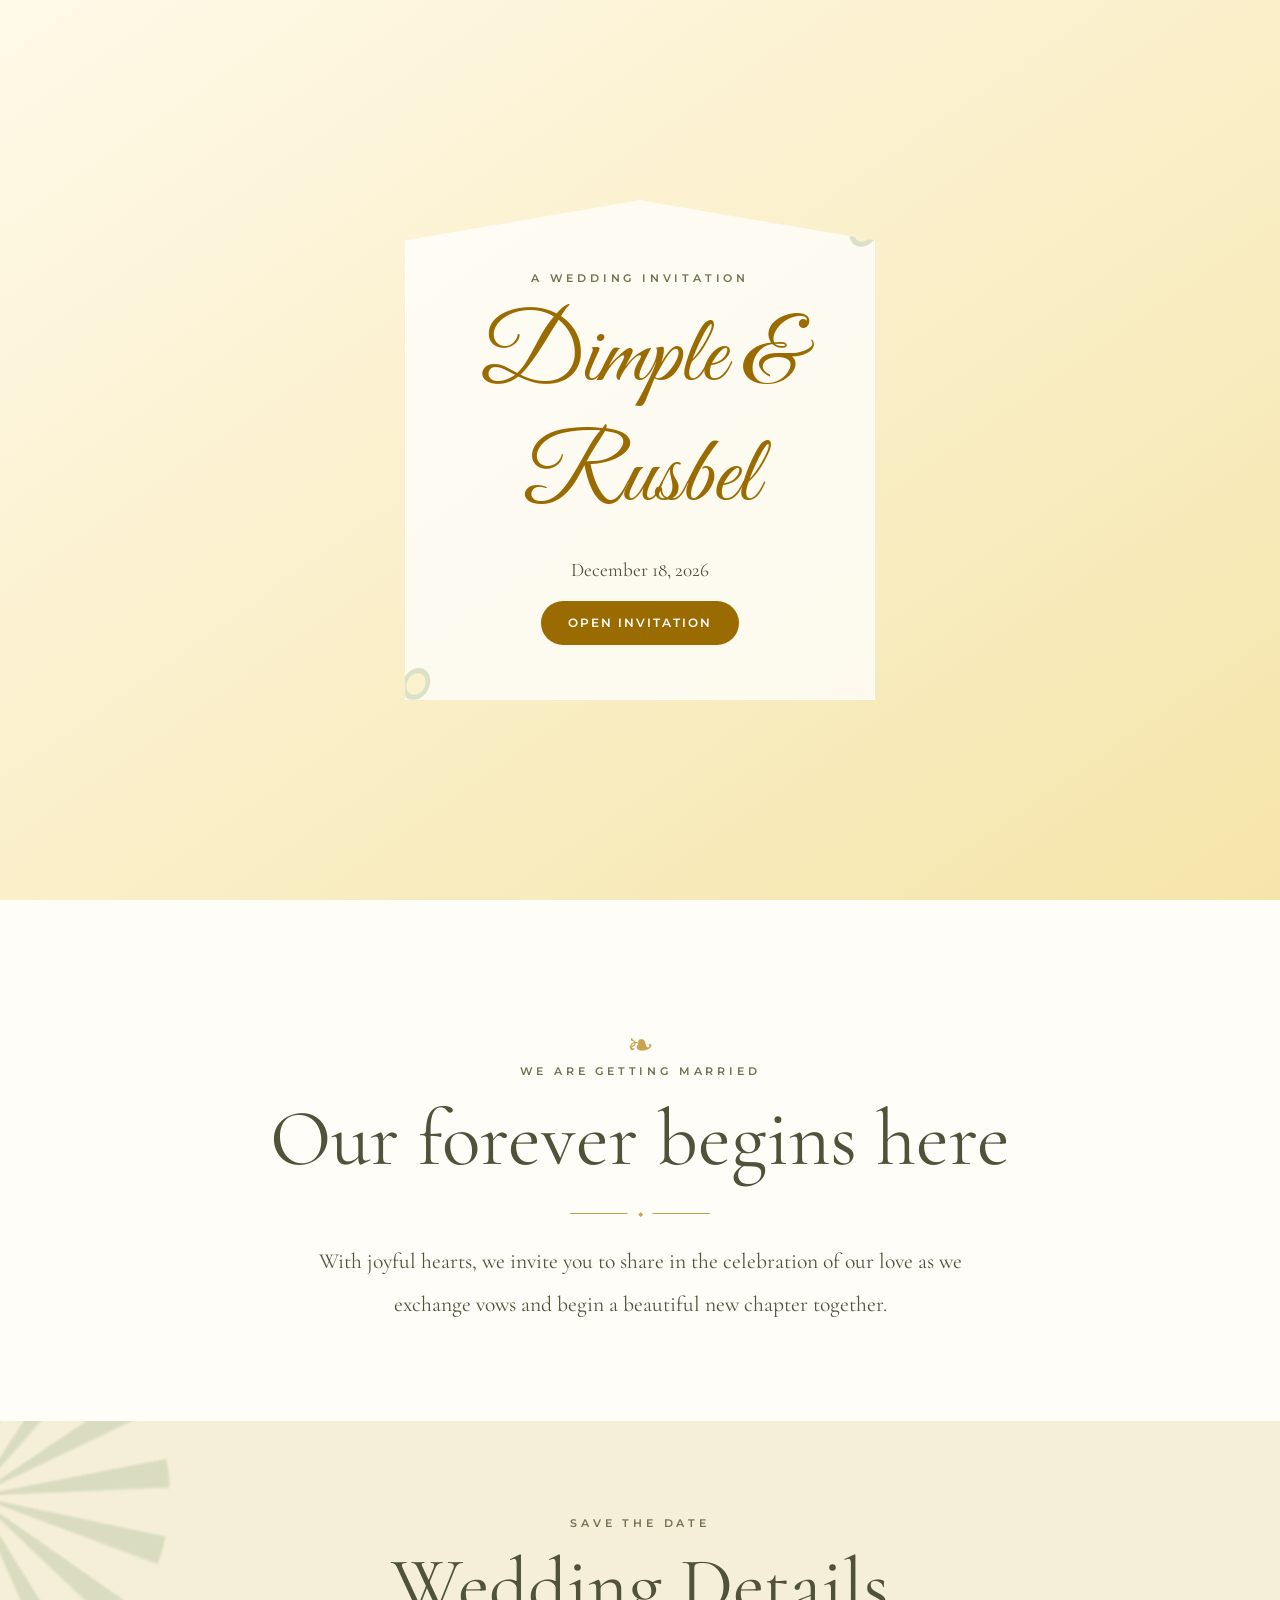
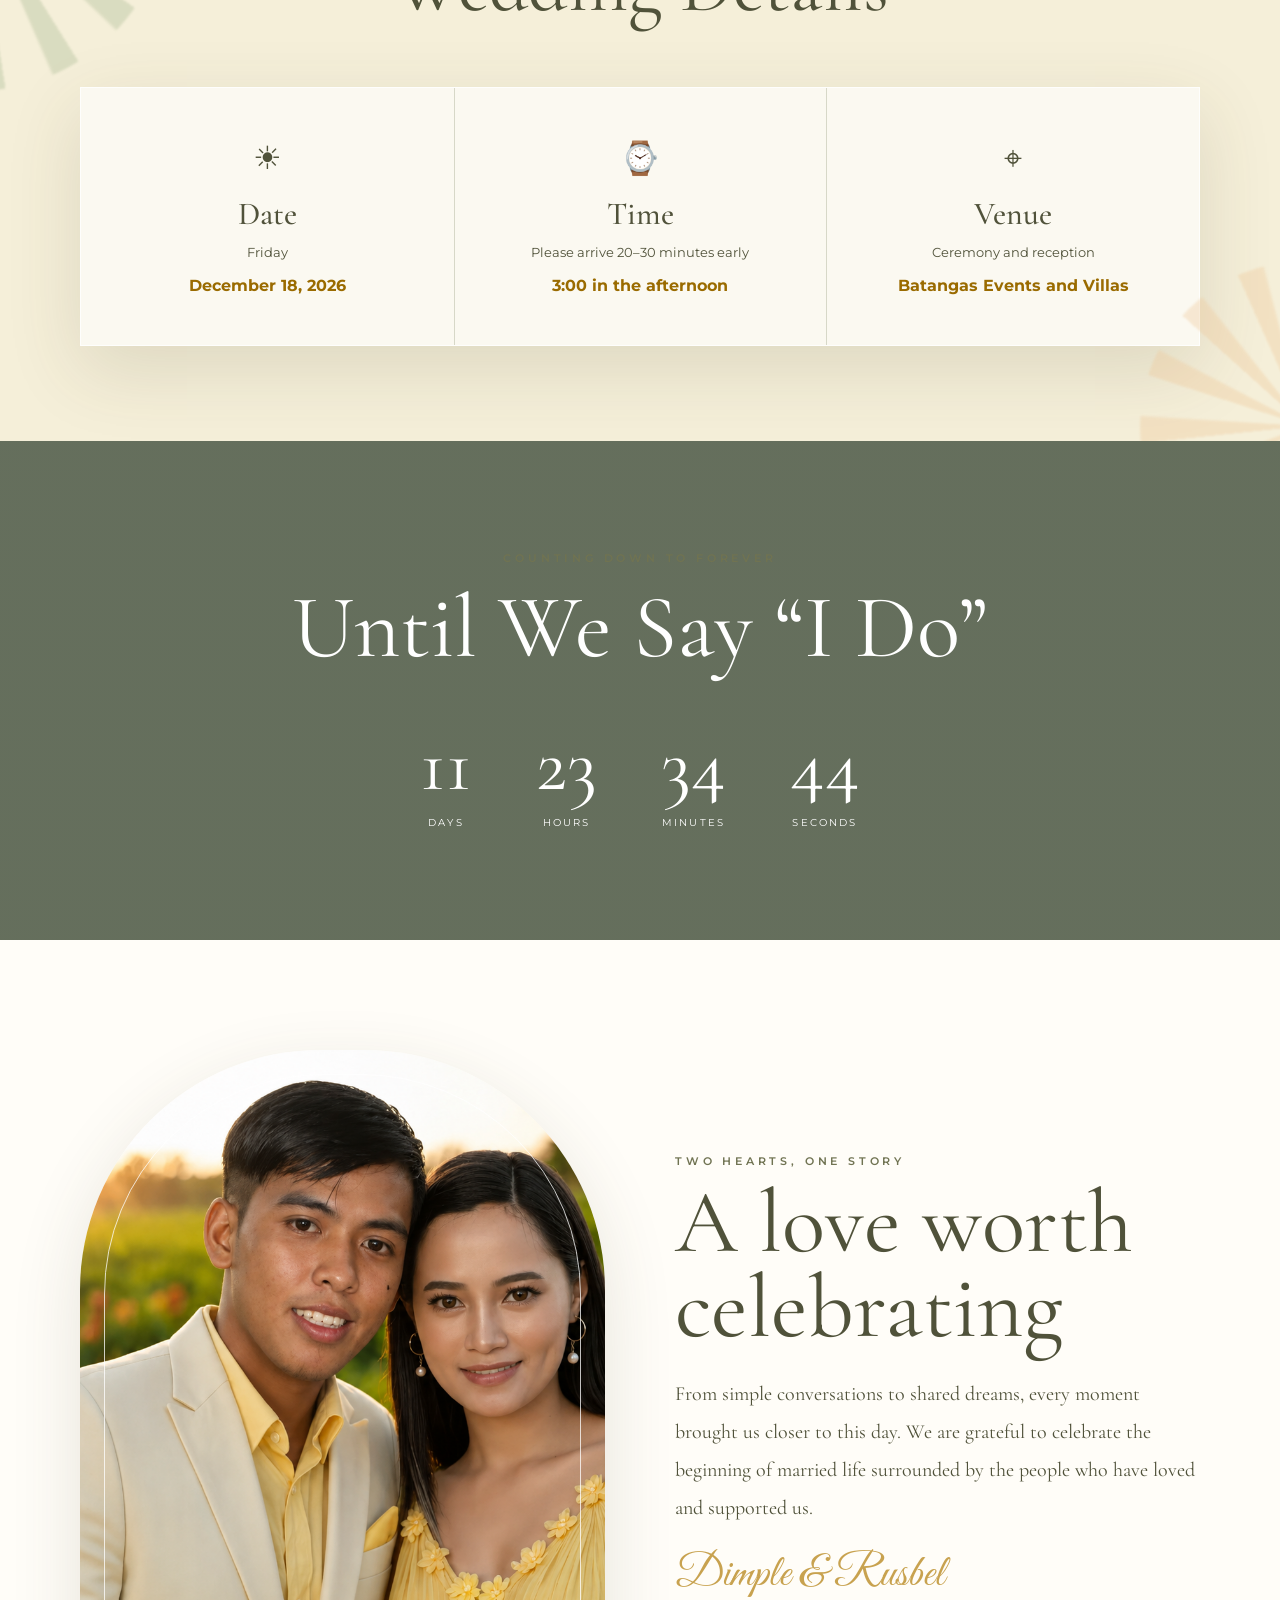
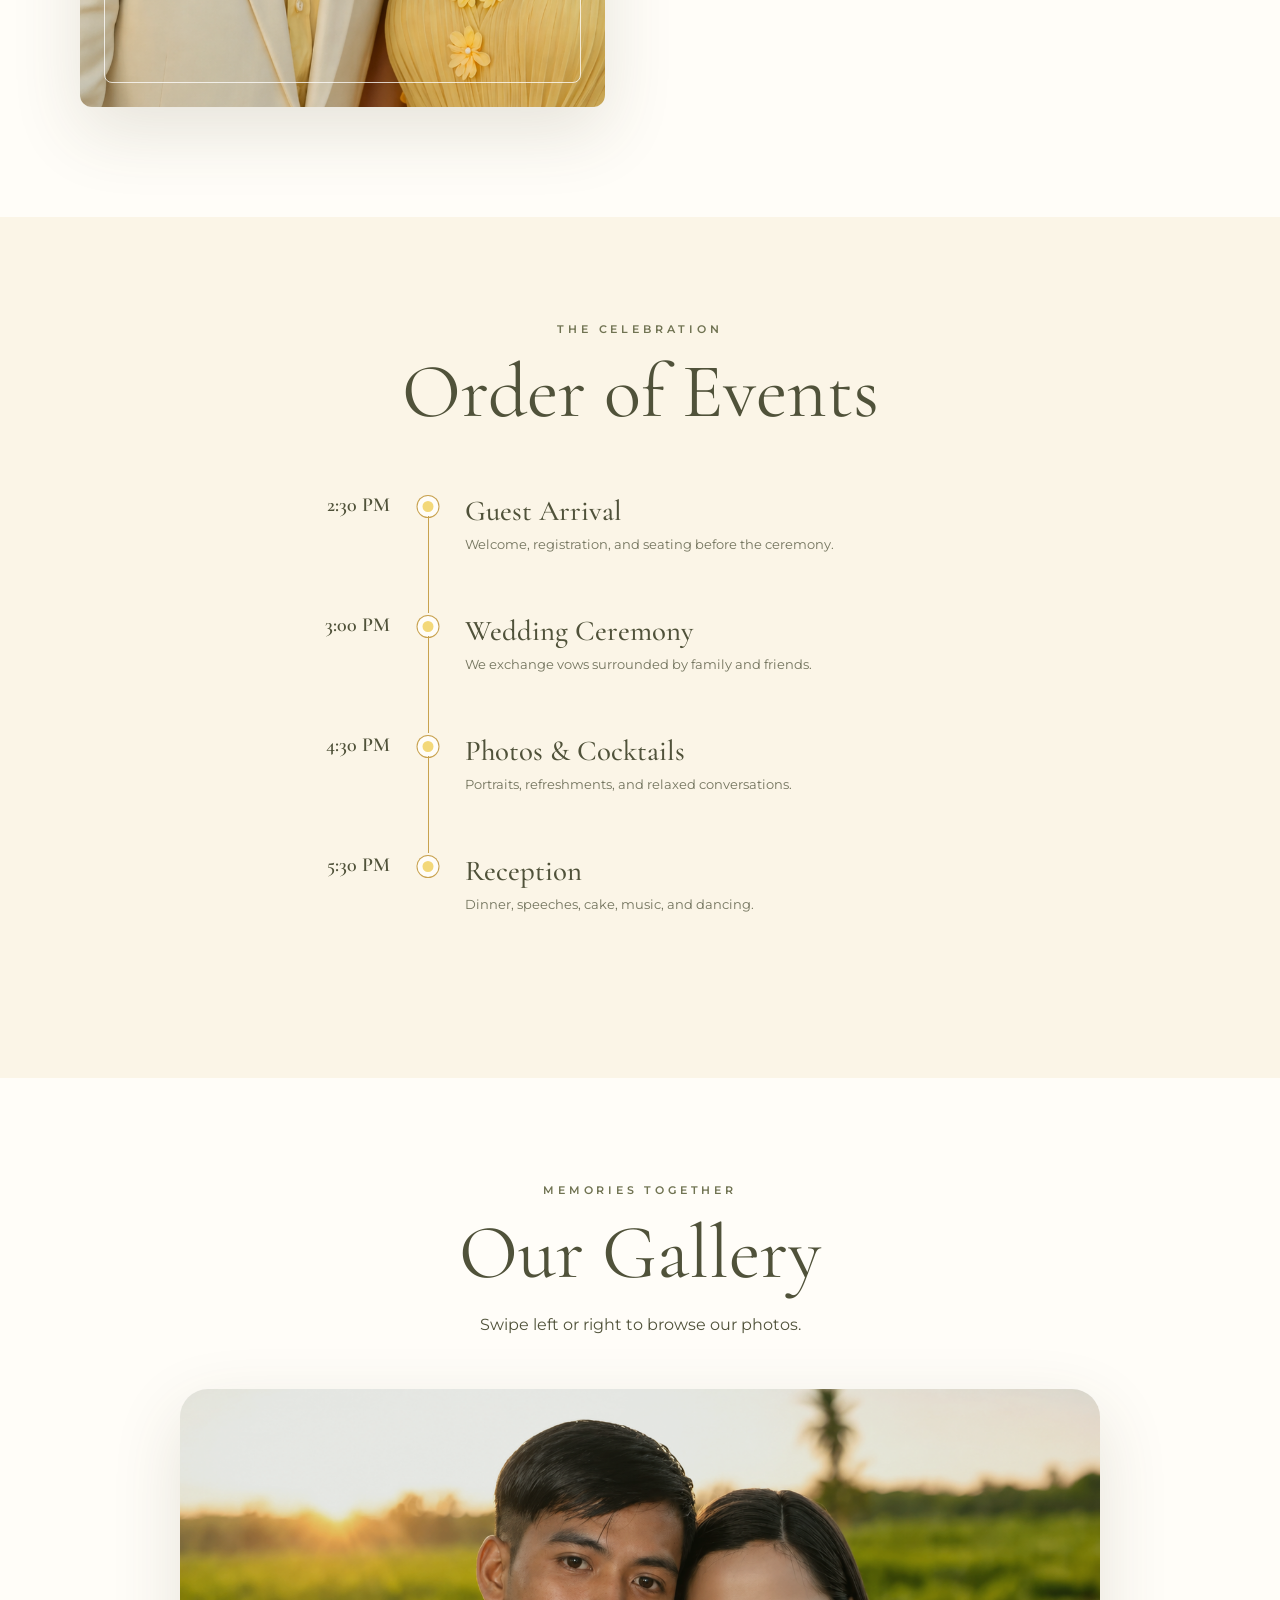
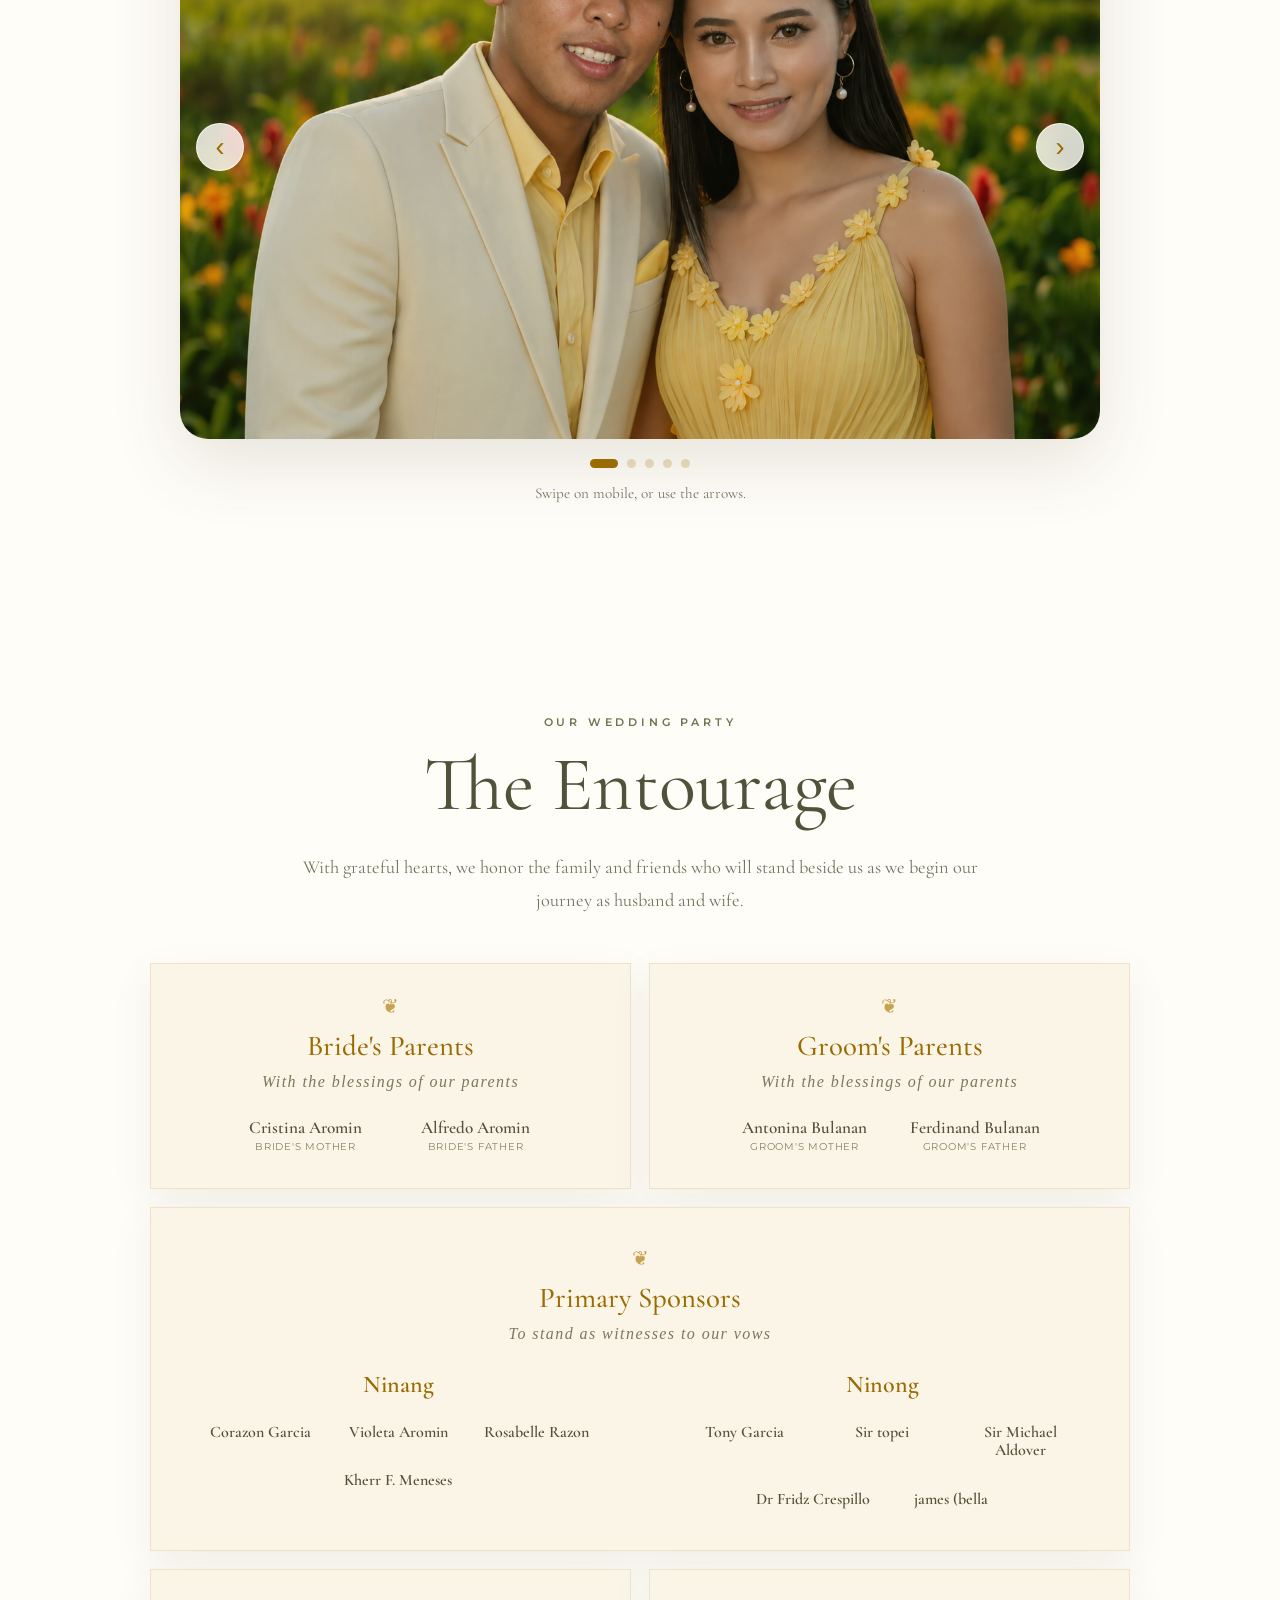
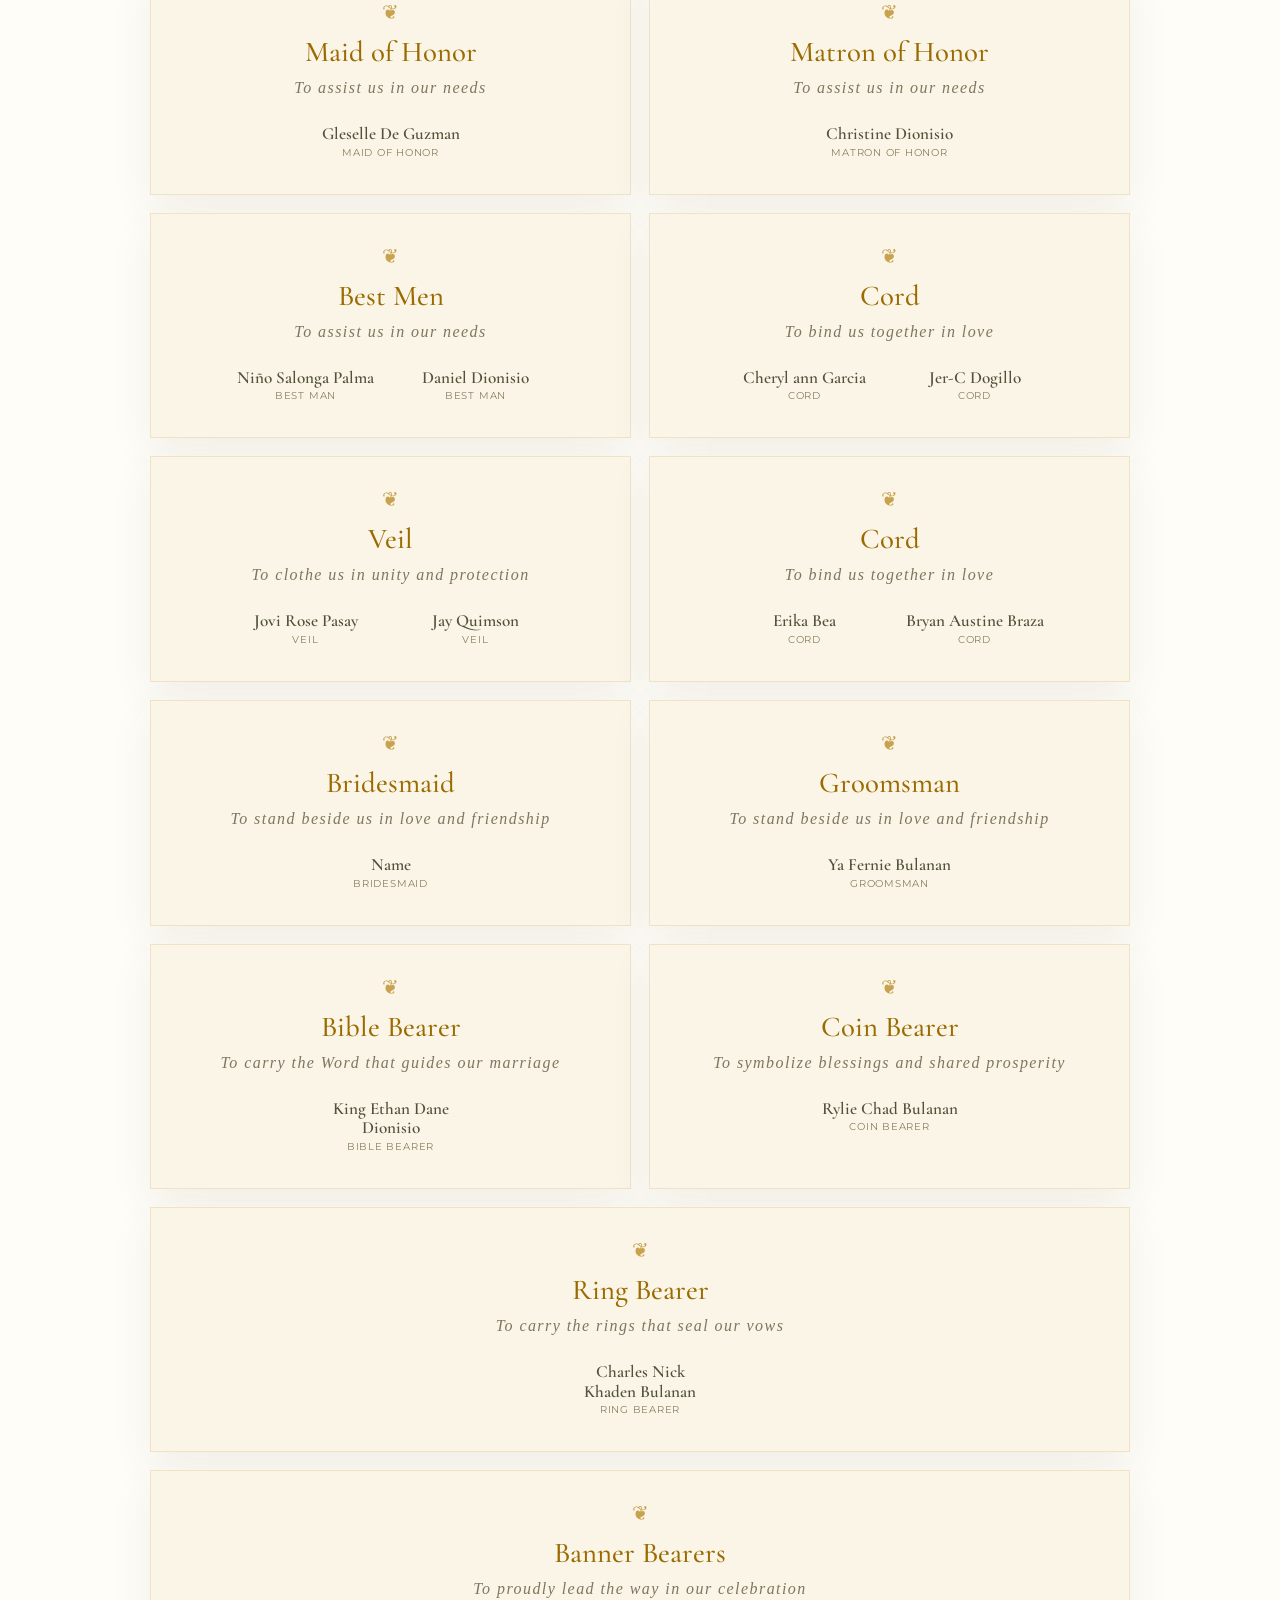
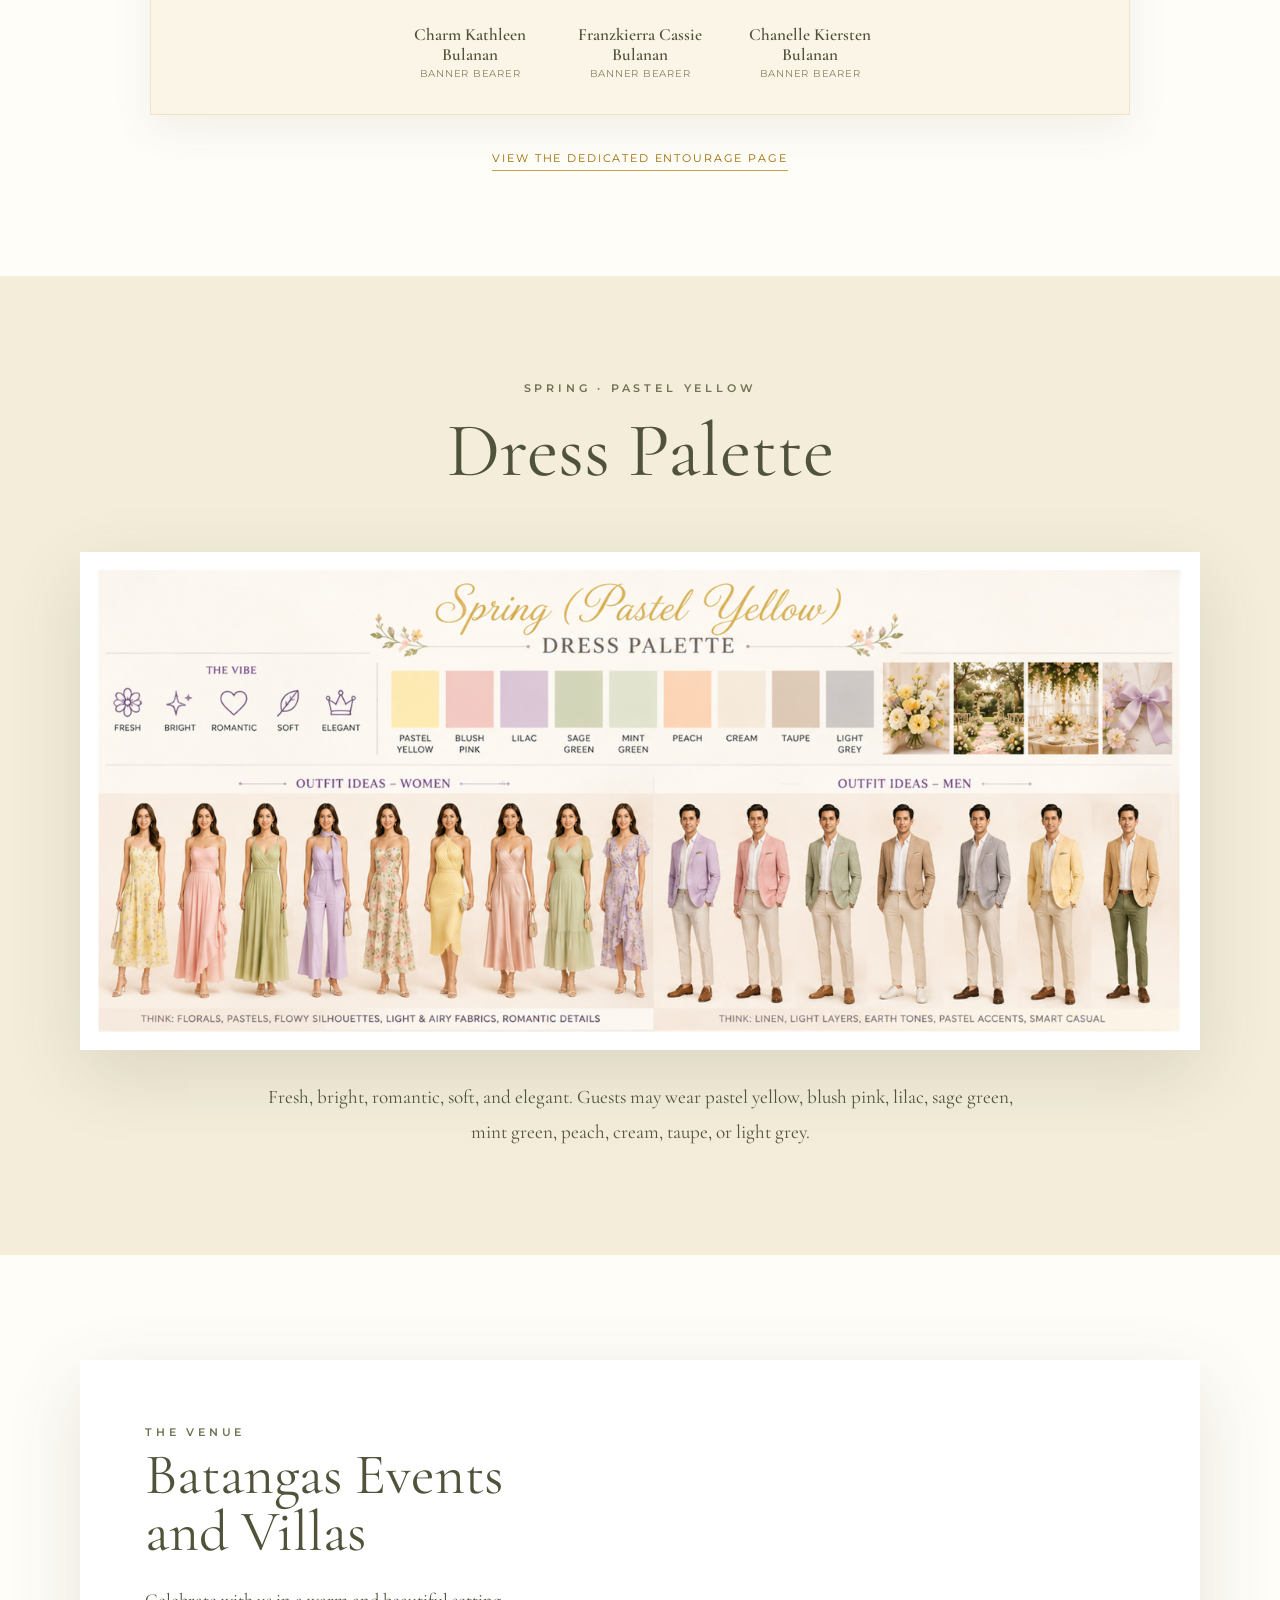
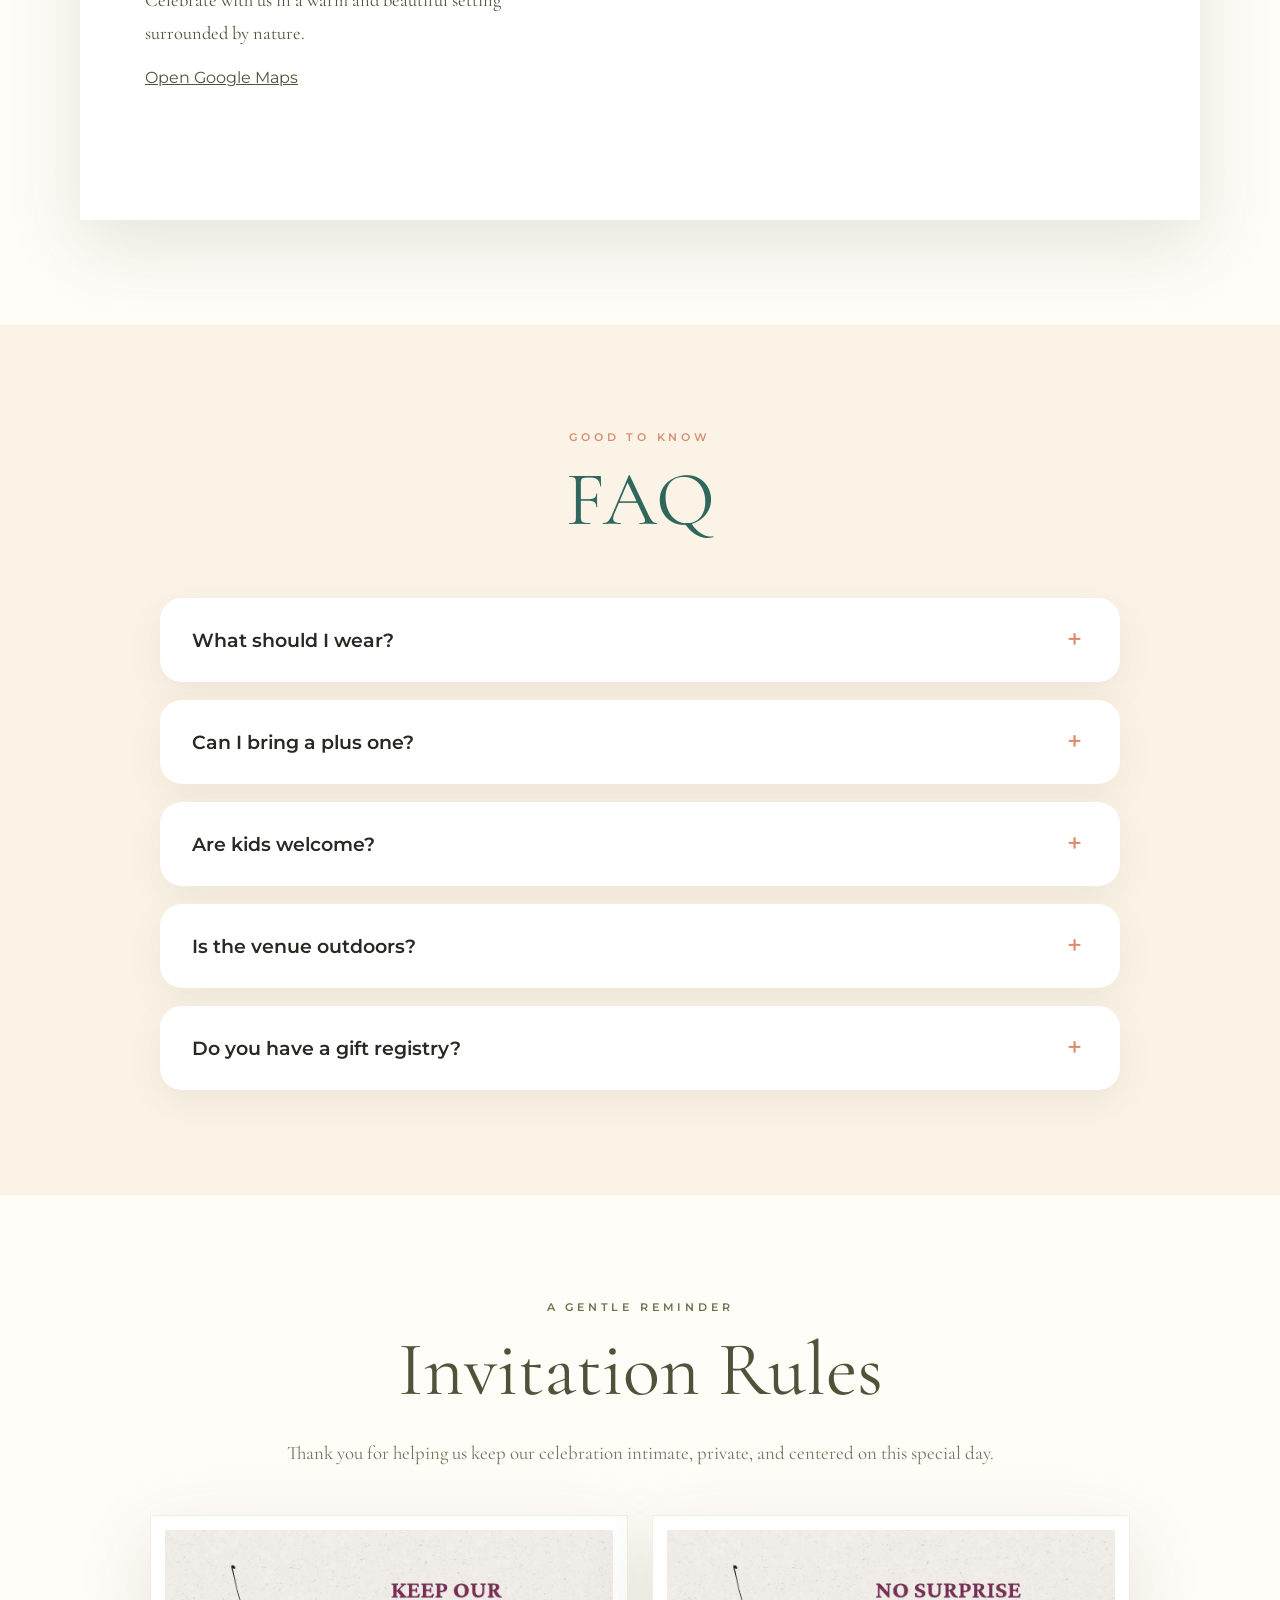
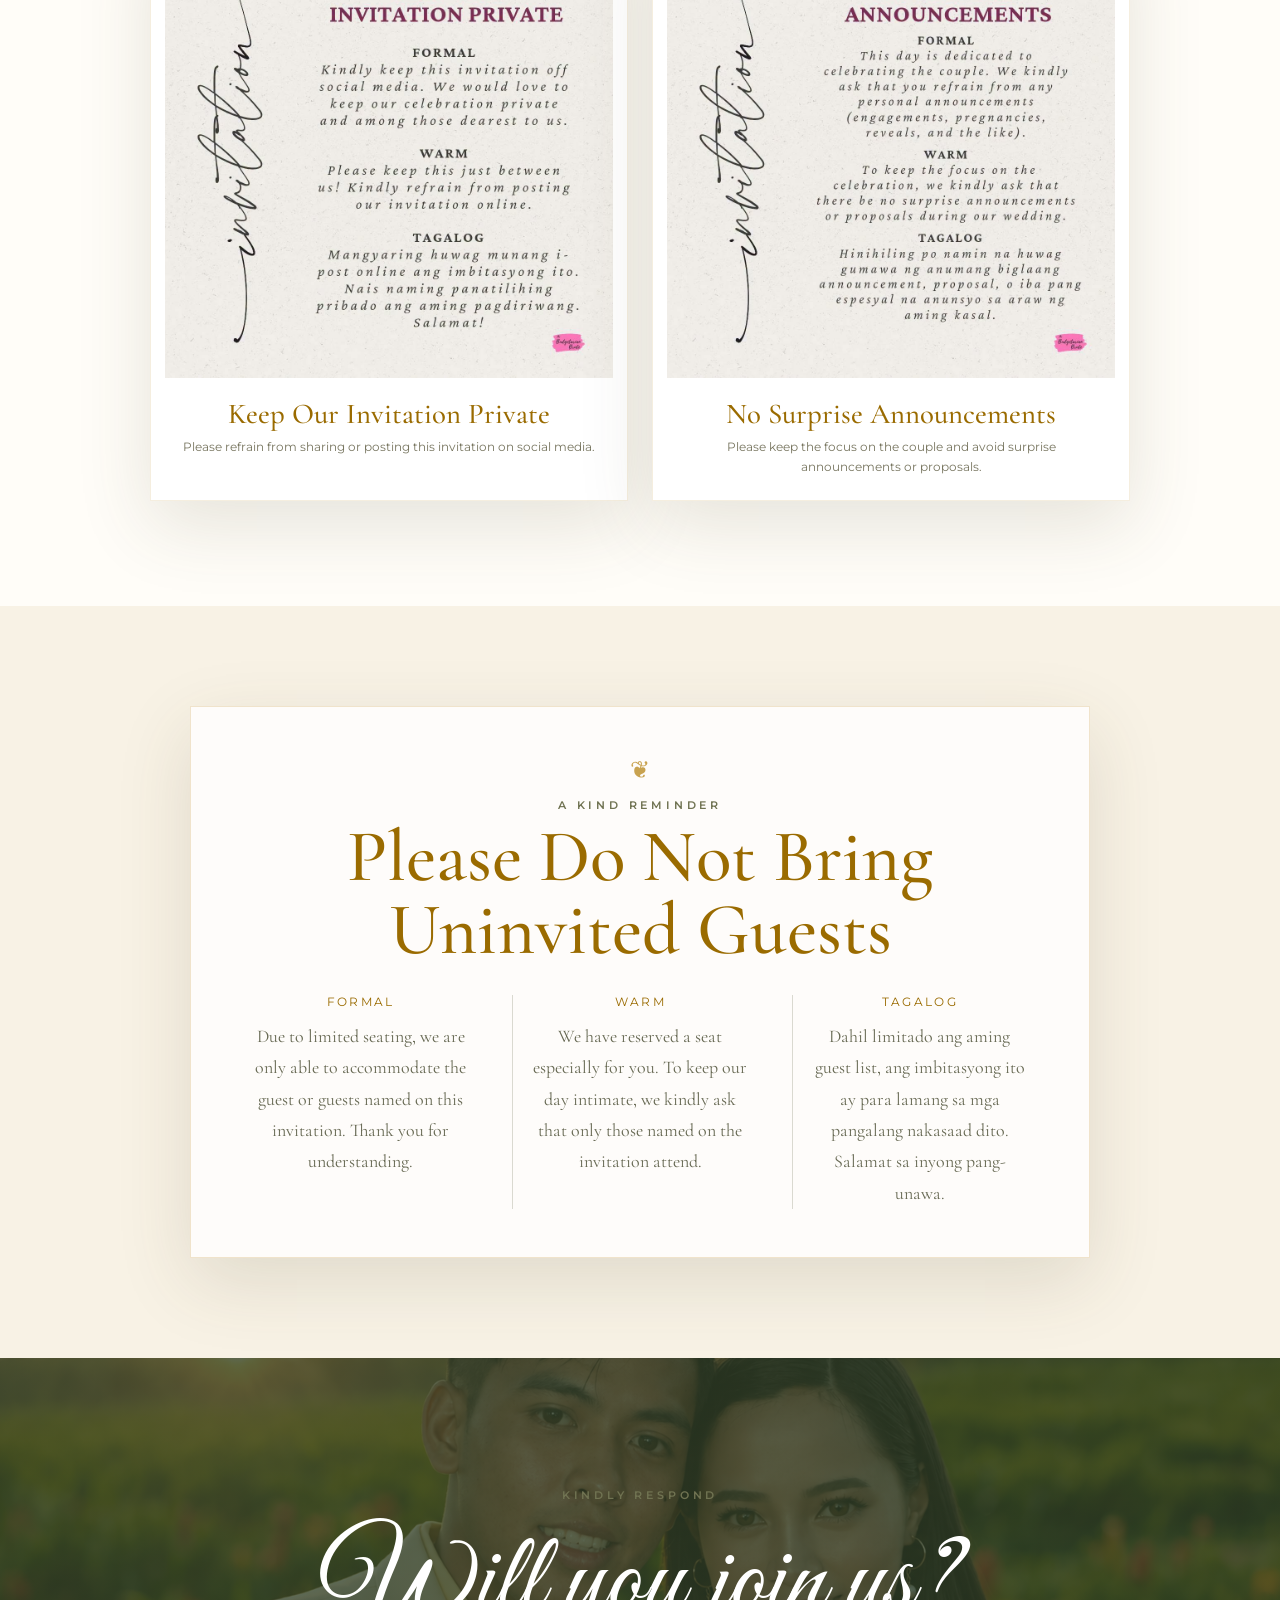
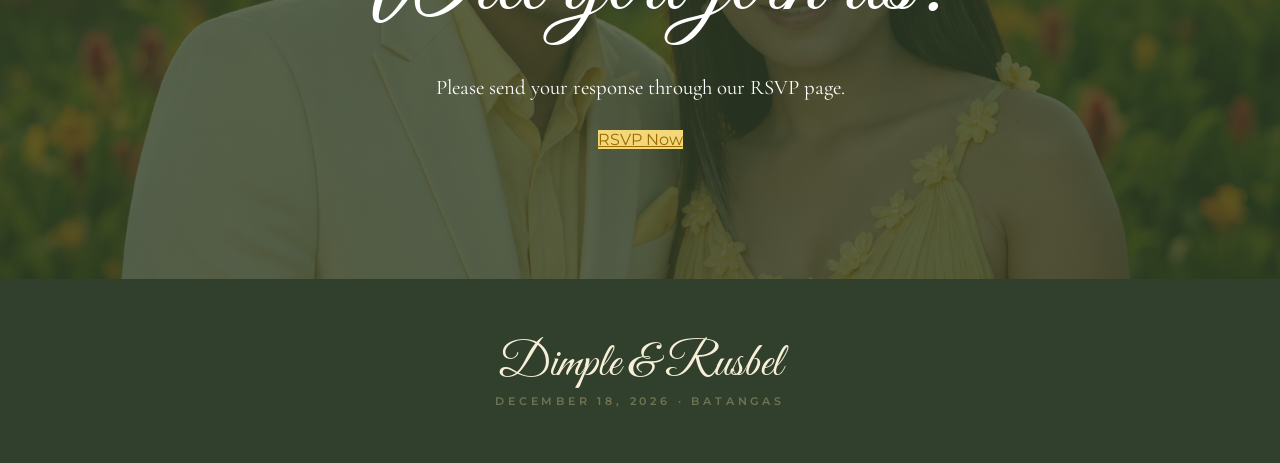
==== commit aed3a33a: "Add files via upload" ====
--- a/index.html
+++ b/index.html
@@ -24,13 +24,7 @@
       width:100vw;
       height:100dvh;
       min-height:100svh;
-      background:
-        radial-gradient(circle at 50% 50%,
-          #b8aea0 0%,
-          #d8cfc4 45%,
-          #f2eadf 72%,
-          #fffaf0 92%,
-          #fffdf8 100%);
+      background:#E2DACE;
       overflow:hidden;
       display:flex;
       align-items:center;
@@ -40,14 +34,13 @@
     .video-stage::before{
       content:"";
       position:absolute;
-      inset:-10%;
-      background:
-        radial-gradient(circle at center,
-          rgba(184,174,160,.7) 0%,
-          rgba(222,214,204,.55) 48%,
-          rgba(255,250,240,.92) 78%,
-          rgba(255,253,248,1) 100%);
-      filter:blur(24px);
+      inset:-12%;
+      background:radial-gradient(circle at 50% 50%,
+        rgba(226,218,206,.18) 0%,
+        rgba(226,218,206,.54) 46%,
+        rgba(226,218,206,.88) 72%,
+        #E2DACE 100%);
+      filter:blur(28px);
       z-index:-1;
       pointer-events:none;
     }
@@ -59,7 +52,23 @@
       max-height:100dvh;
       object-fit:contain;
       object-position:center center;
-      background:transparent;
+      background:#E2DACE;
+      -webkit-mask-image:radial-gradient(
+        ellipse 70% 68% at center,
+        #000 0%,
+        #000 80%,
+        rgba(0,0,0,.92) 88%,
+        rgba(0,0,0,.55) 95%,
+        transparent 100%
+      );
+      mask-image:radial-gradient(
+        ellipse 70% 68% at center,
+        #000 0%,
+        #000 80%,
+        rgba(0,0,0,.92) 88%,
+        rgba(0,0,0,.55) 95%,
+        transparent 100%
+      );
     }
     .video-stage.is-hidden .intro-video{visibility:hidden}
     @media(max-width:800px){
@@ -152,6 +161,42 @@
         object-fit:contain;
       }
     }
+    @media(max-width:800px){
+      .video-stage{
+        width:100vw;
+        height:100dvh;
+        min-height:100svh;
+        background:#E2DACE;
+        padding:
+          env(safe-area-inset-top)
+          env(safe-area-inset-right)
+          env(safe-area-inset-bottom)
+          env(safe-area-inset-left);
+      }
+      .intro-video{
+        width:100%;
+        height:100%;
+        max-width:100%;
+        max-height:100%;
+        object-fit:contain;
+        object-position:center center;
+        background:#E2DACE;
+        -webkit-mask-image:radial-gradient(
+          ellipse 82% 62% at center,
+          #000 0%,
+          #000 82%,
+          rgba(0,0,0,.78) 92%,
+          transparent 100%
+        );
+        mask-image:radial-gradient(
+          ellipse 82% 62% at center,
+          #000 0%,
+          #000 82%,
+          rgba(0,0,0,.78) 92%,
+          transparent 100%
+        );
+      }
+    }
     @media(prefers-reduced-motion:reduce){.opening,.opening-stage{transition-duration:.2s}}
     header{position:absolute;top:0;left:0;right:0;z-index:10;padding:22px 0}.nav{display:flex;justify-content:space-between;align-items:center;color:#fff;text-shadow:0 2px 12px rgba(0,0,0,.25)}.brand{font-family:"Great Vibes";font-size:2rem;text-decoration:none}.nav-links{display:flex;gap:23px;align-items:center}.nav-links a{text-decoration:none;font-size:.68rem;letter-spacing:.13em;text-transform:uppercase;font-weight:600}.nav-links .pill{padding:10px 16px;border:1px solid rgba(255,255,255,.7);border-radius:999px}
     .hero{min-height:100svh;display:grid;place-items:center;position:relative;background:linear-gradient(180deg,rgba(25,32,23,.12),rgba(25,32,23,.48)),url('dimple-rusbel-hero.png') center/cover no-repeat;color:#fff;text-align:center}.hero:after{content:"";position:absolute;inset:auto 0 0;height:210px;background:linear-gradient(transparent,var(--paper))}.hero-content{position:relative;z-index:2;padding:120px 20px}.hero h1{font-size:clamp(5rem,13vw,10rem);font-weight:400;line-height:.72;margin:28px 0 32px;text-shadow:0 7px 30px rgba(0,0,0,.18)}.hero .date{font-family:"Cormorant Garamond",serif;font-size:clamp(1.3rem,3vw,1.9rem);letter-spacing:.2em}.scroll{position:absolute;z-index:3;bottom:42px;font-size:.62rem;letter-spacing:.24em;text-transform:uppercase}.scroll:after{content:"";display:block;width:1px;height:34px;background:#fff;margin:10px auto}
@@ -270,7 +315,7 @@
 
     <div class="opening-stage video-stage is-hidden" id="videoStage" aria-hidden="true">
       <video class="intro-video" id="introVideo" preload="auto" playsinline webkit-playsinline>
-        <source src="wedding-intro-latest.mp4" type="video/mp4">
+        <source src="wedding-intro-e2dace.mp4" type="video/mp4">
       </video>
     </div>
   </div>
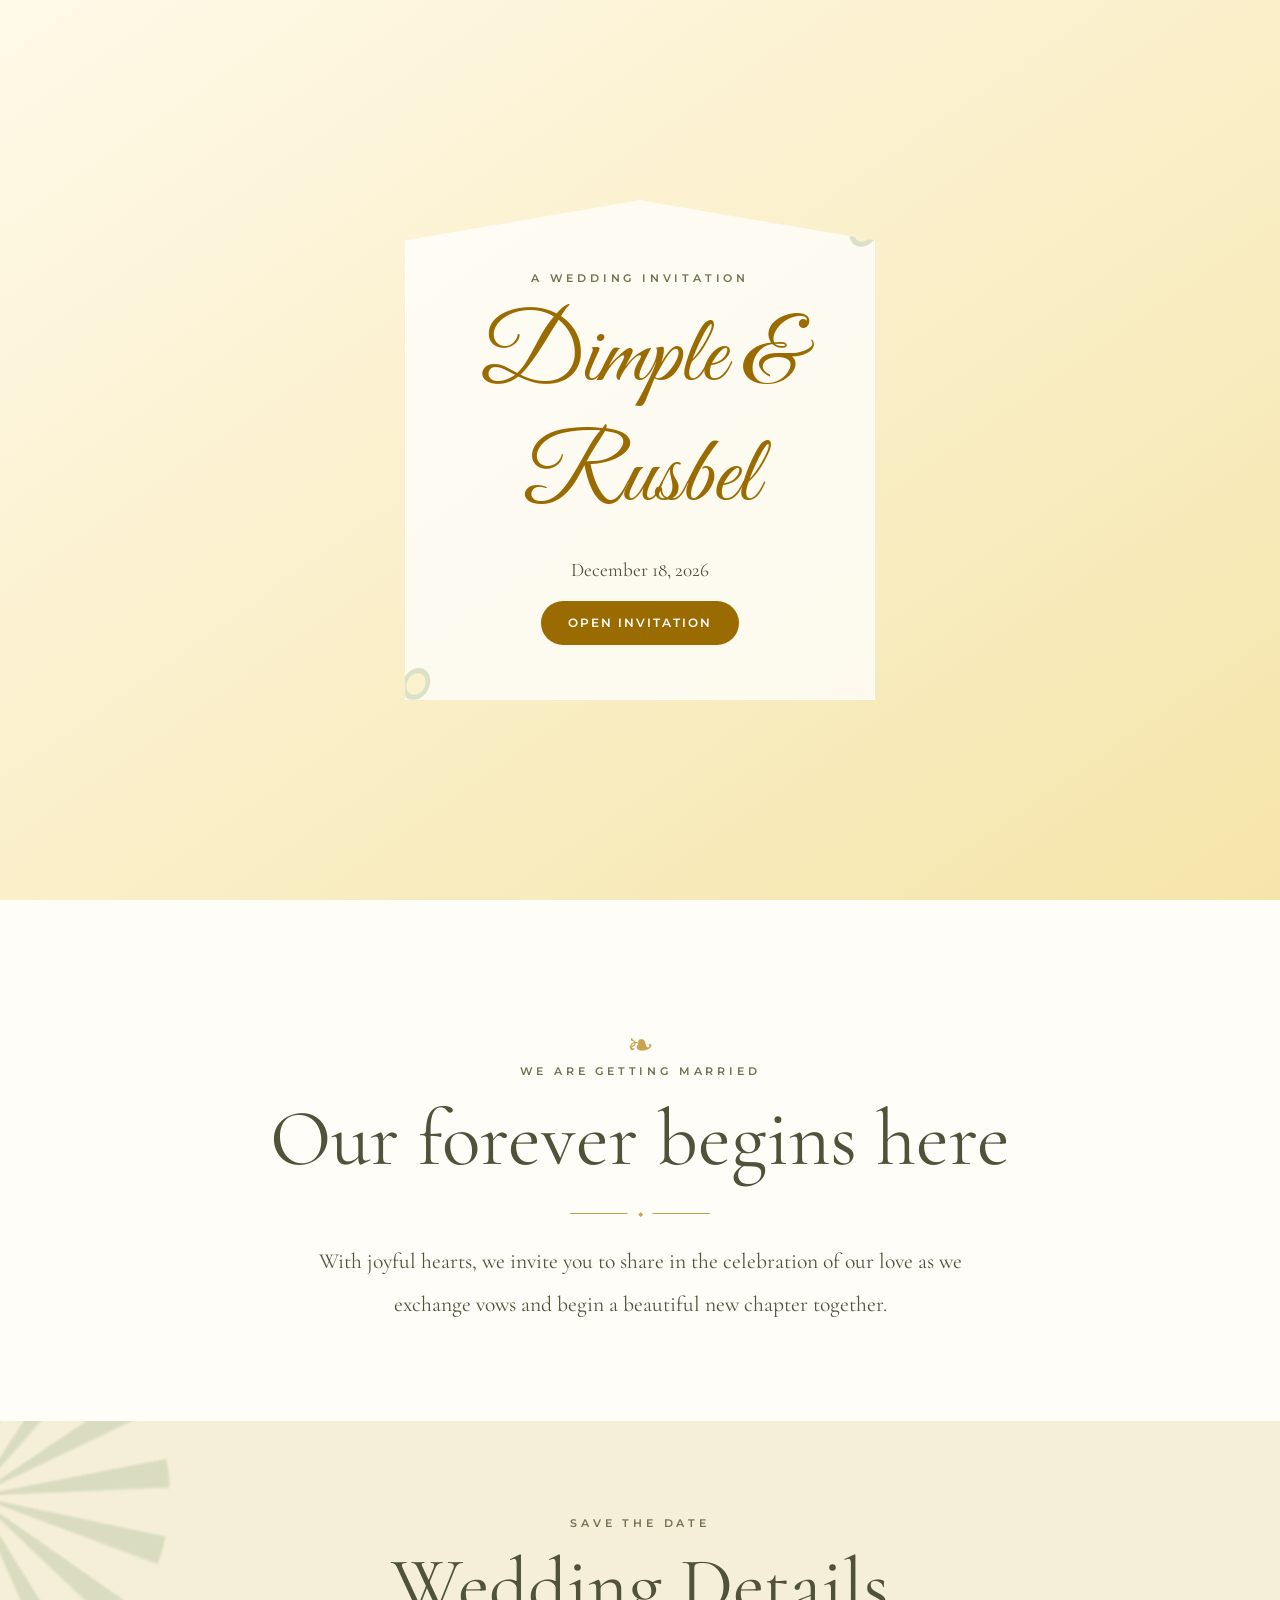
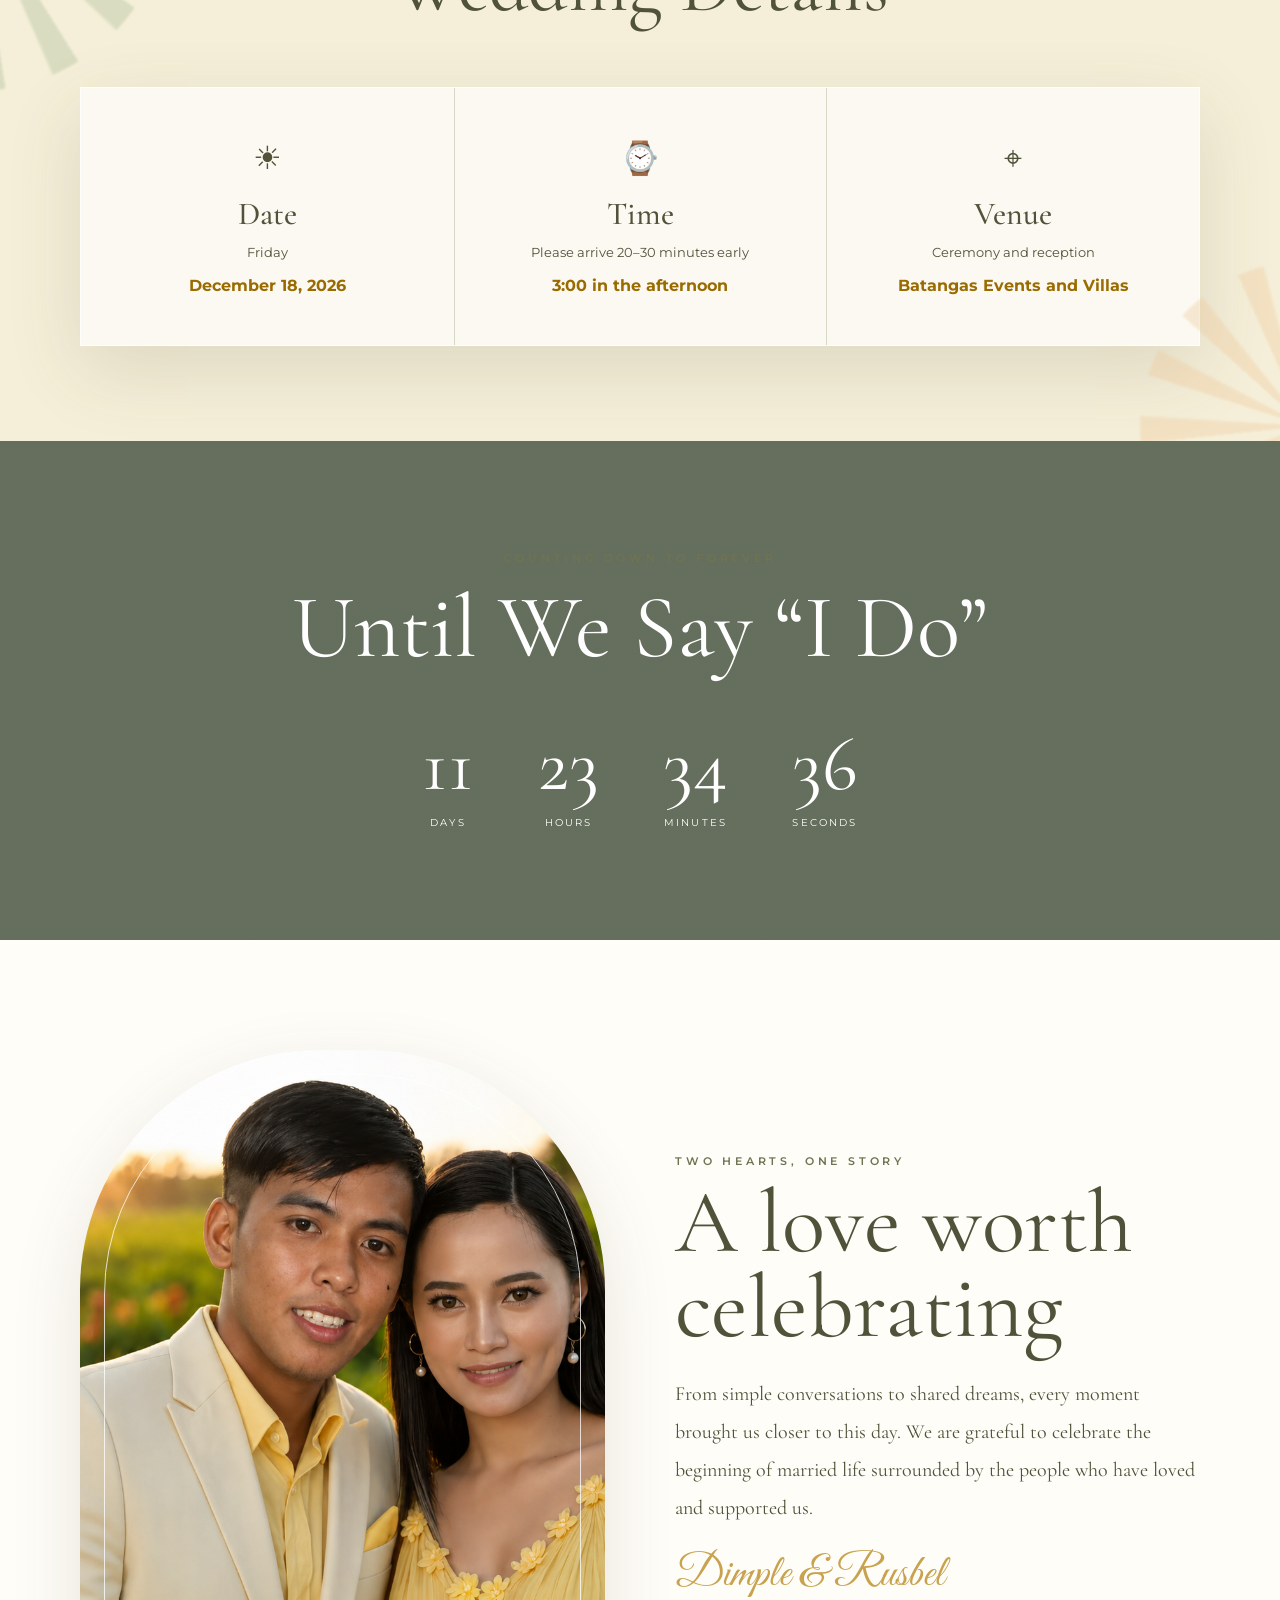
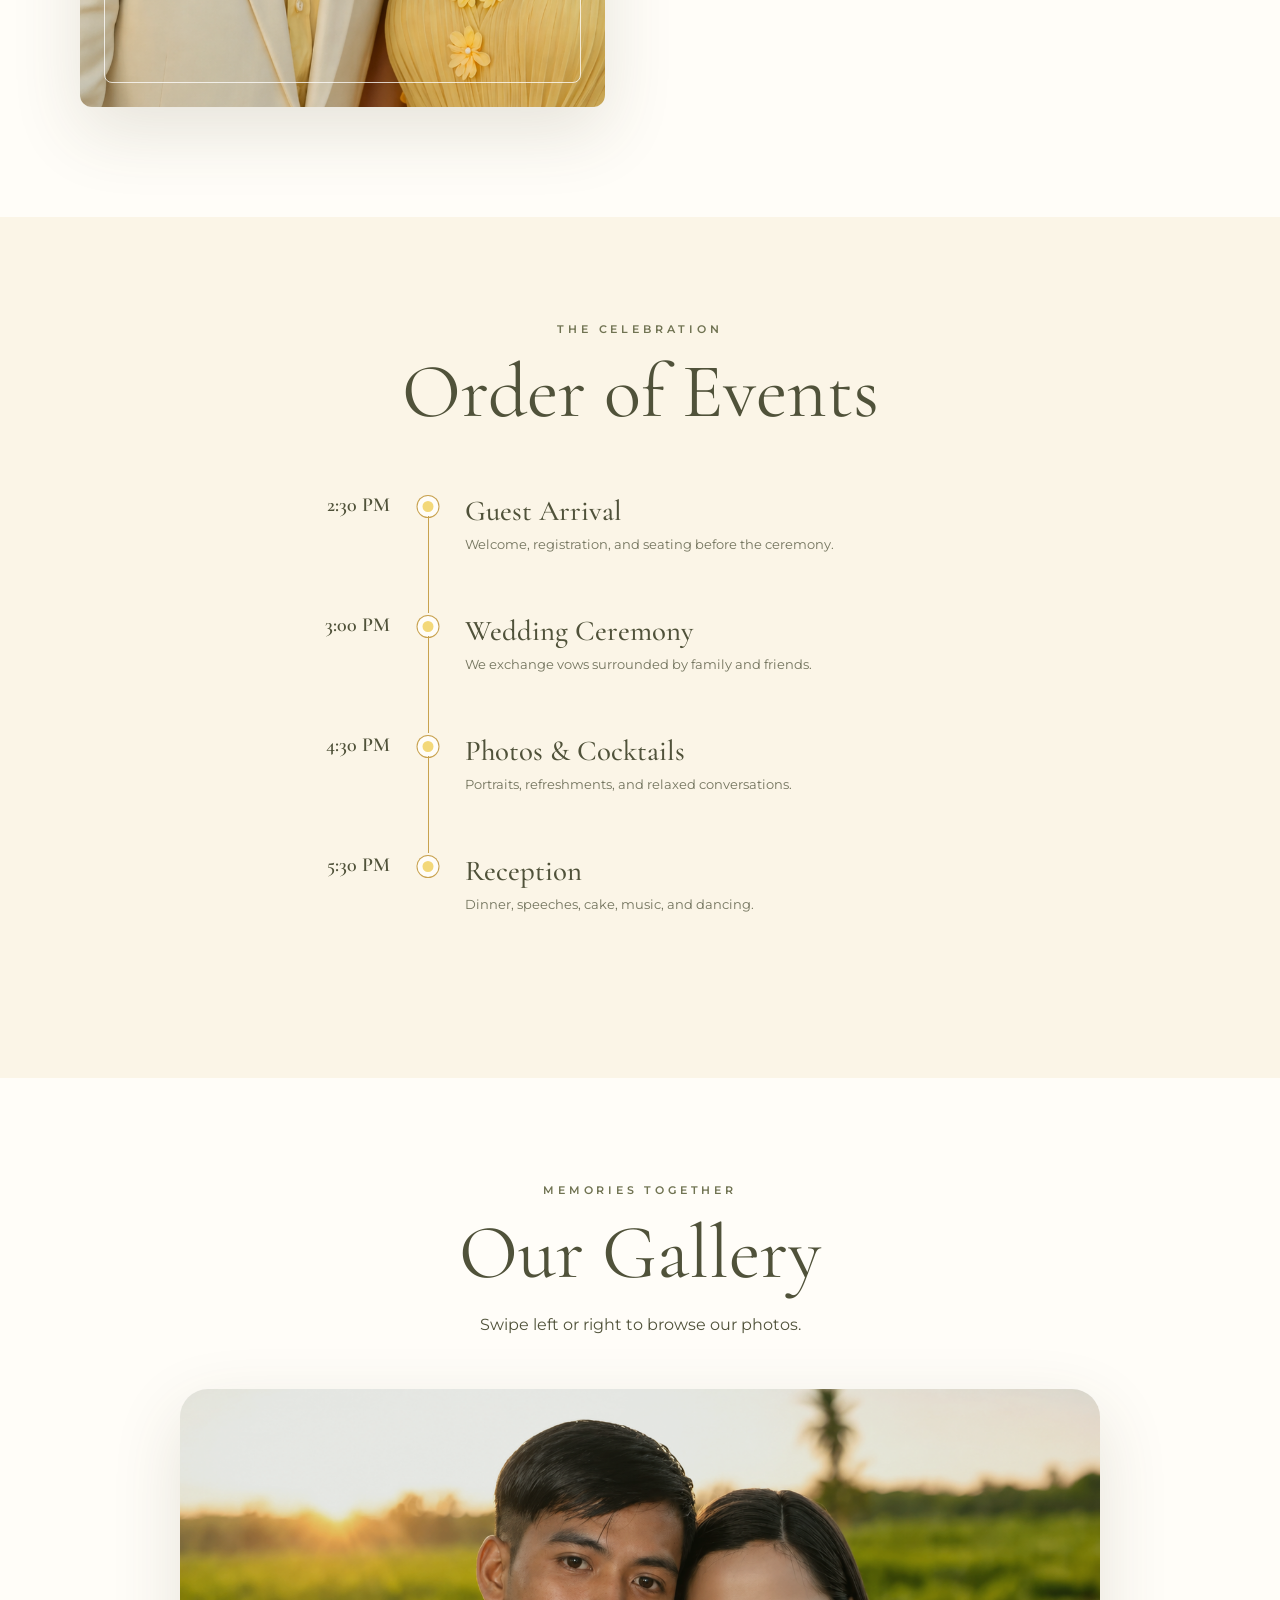
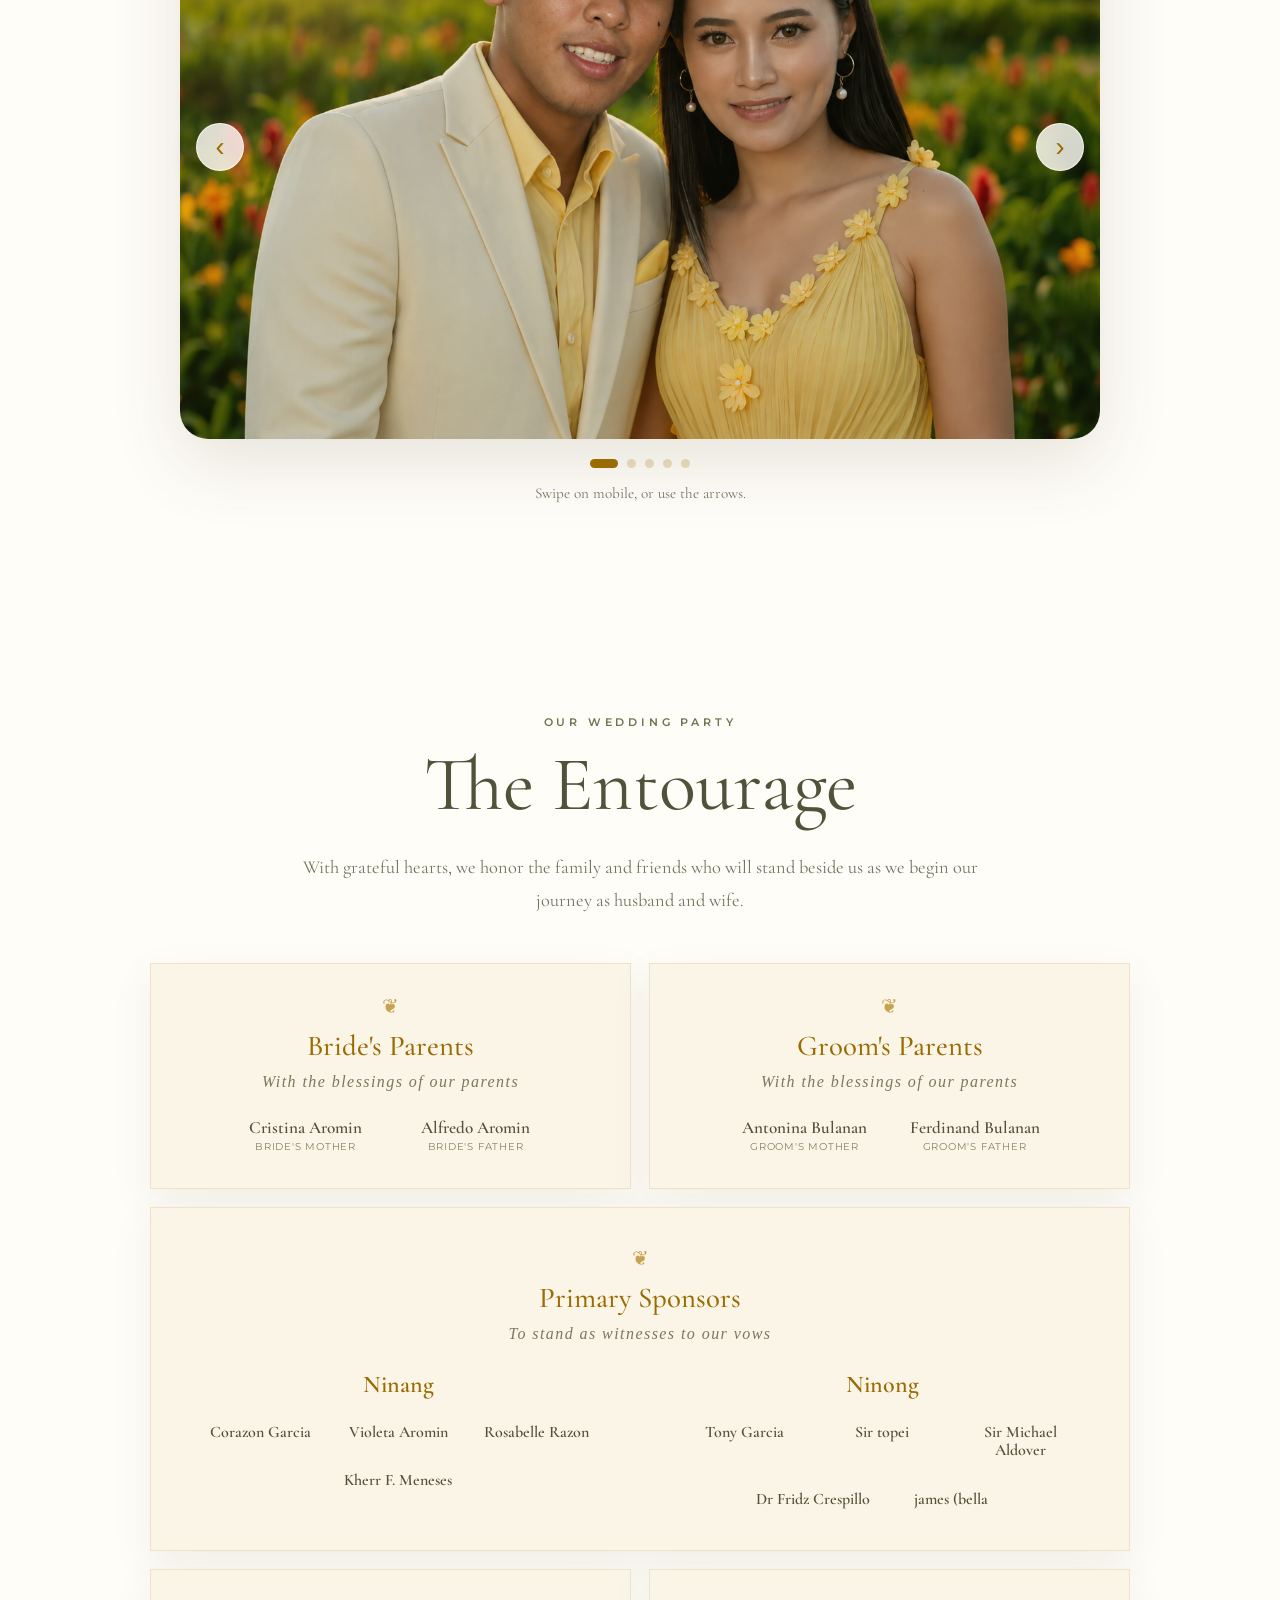
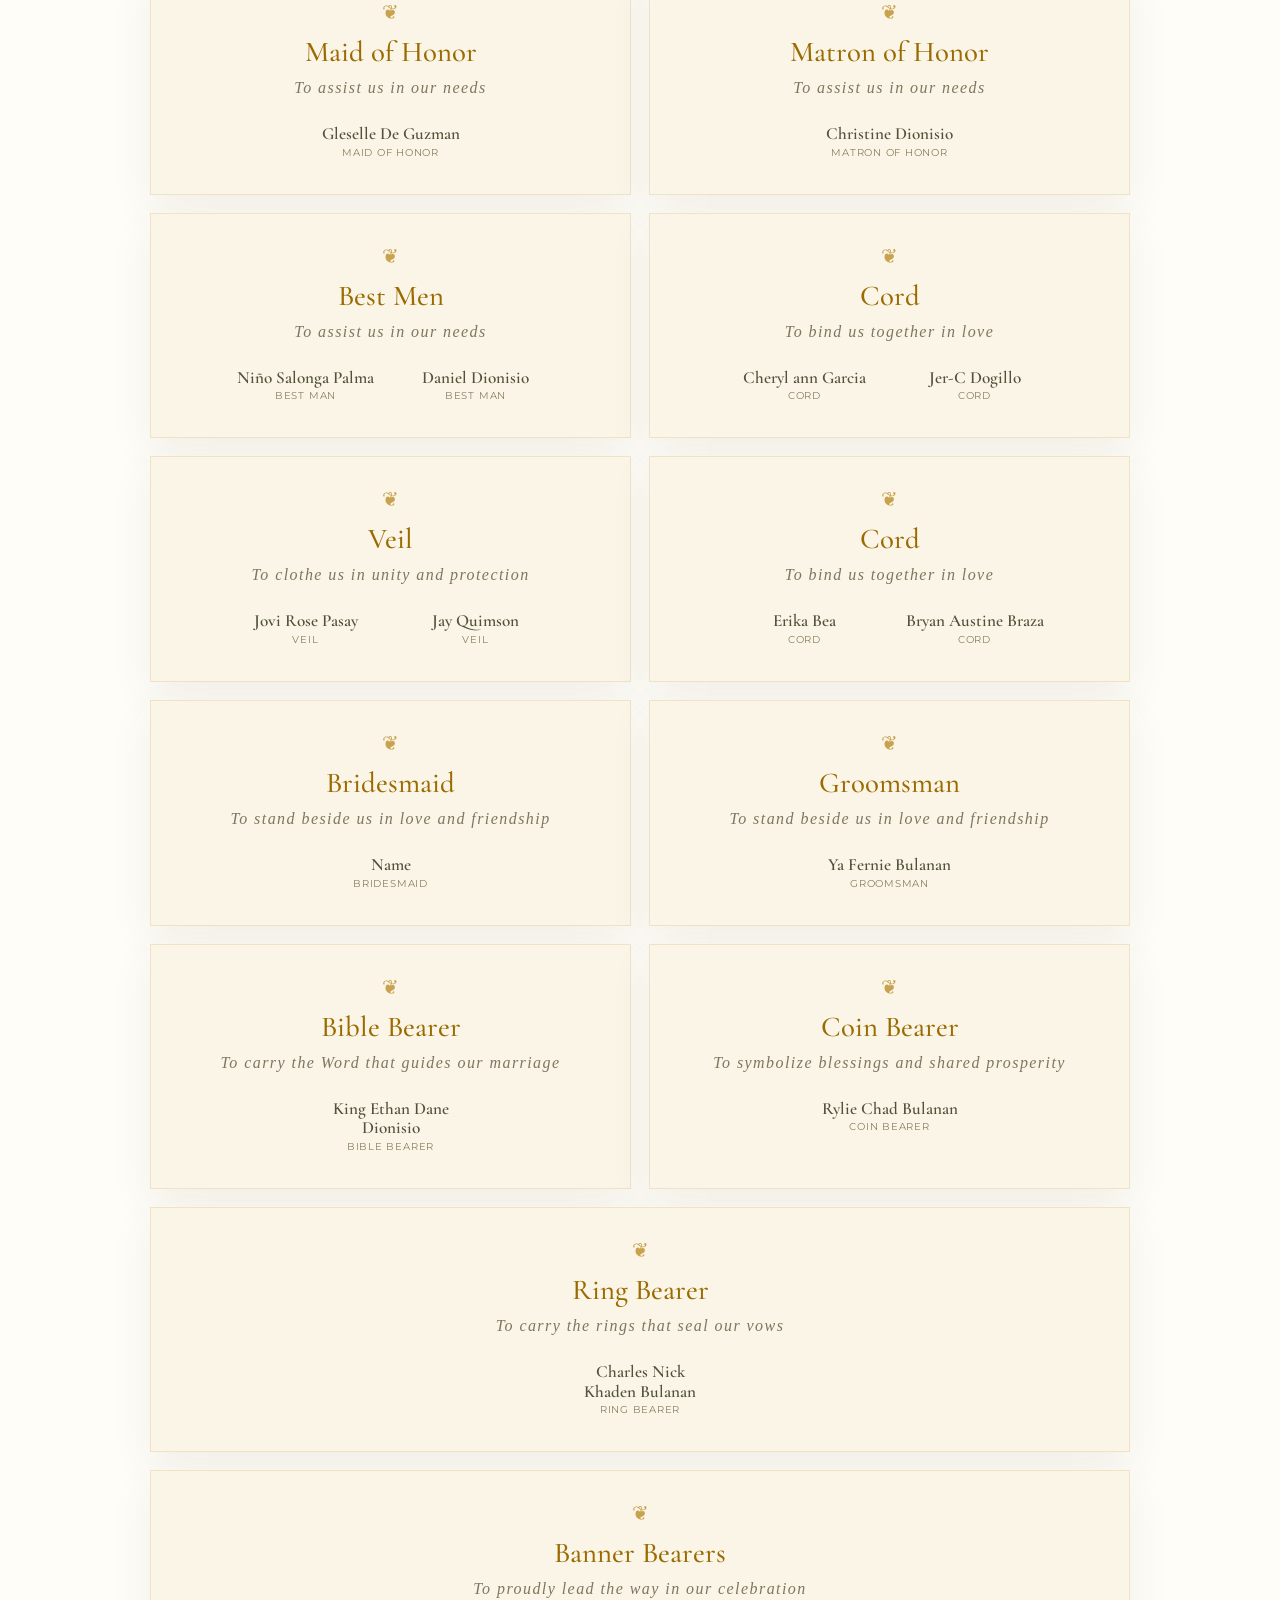
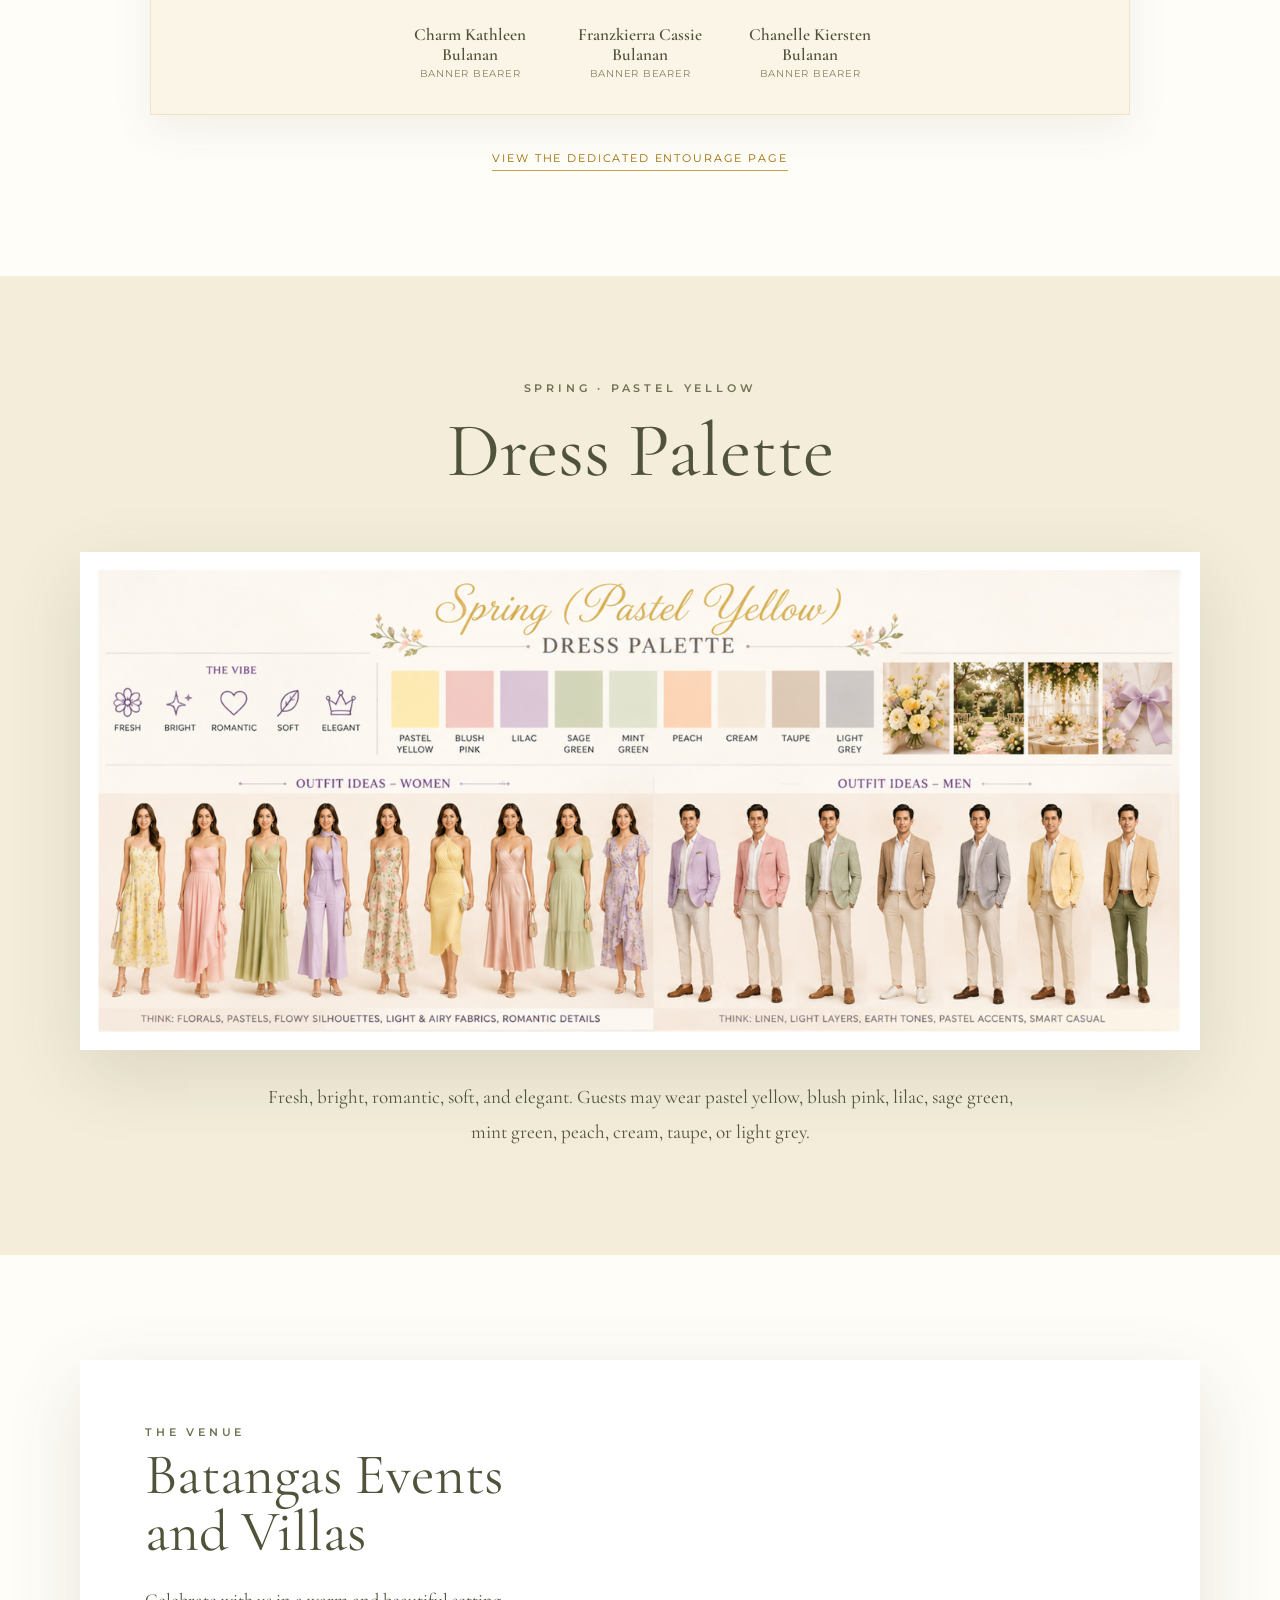
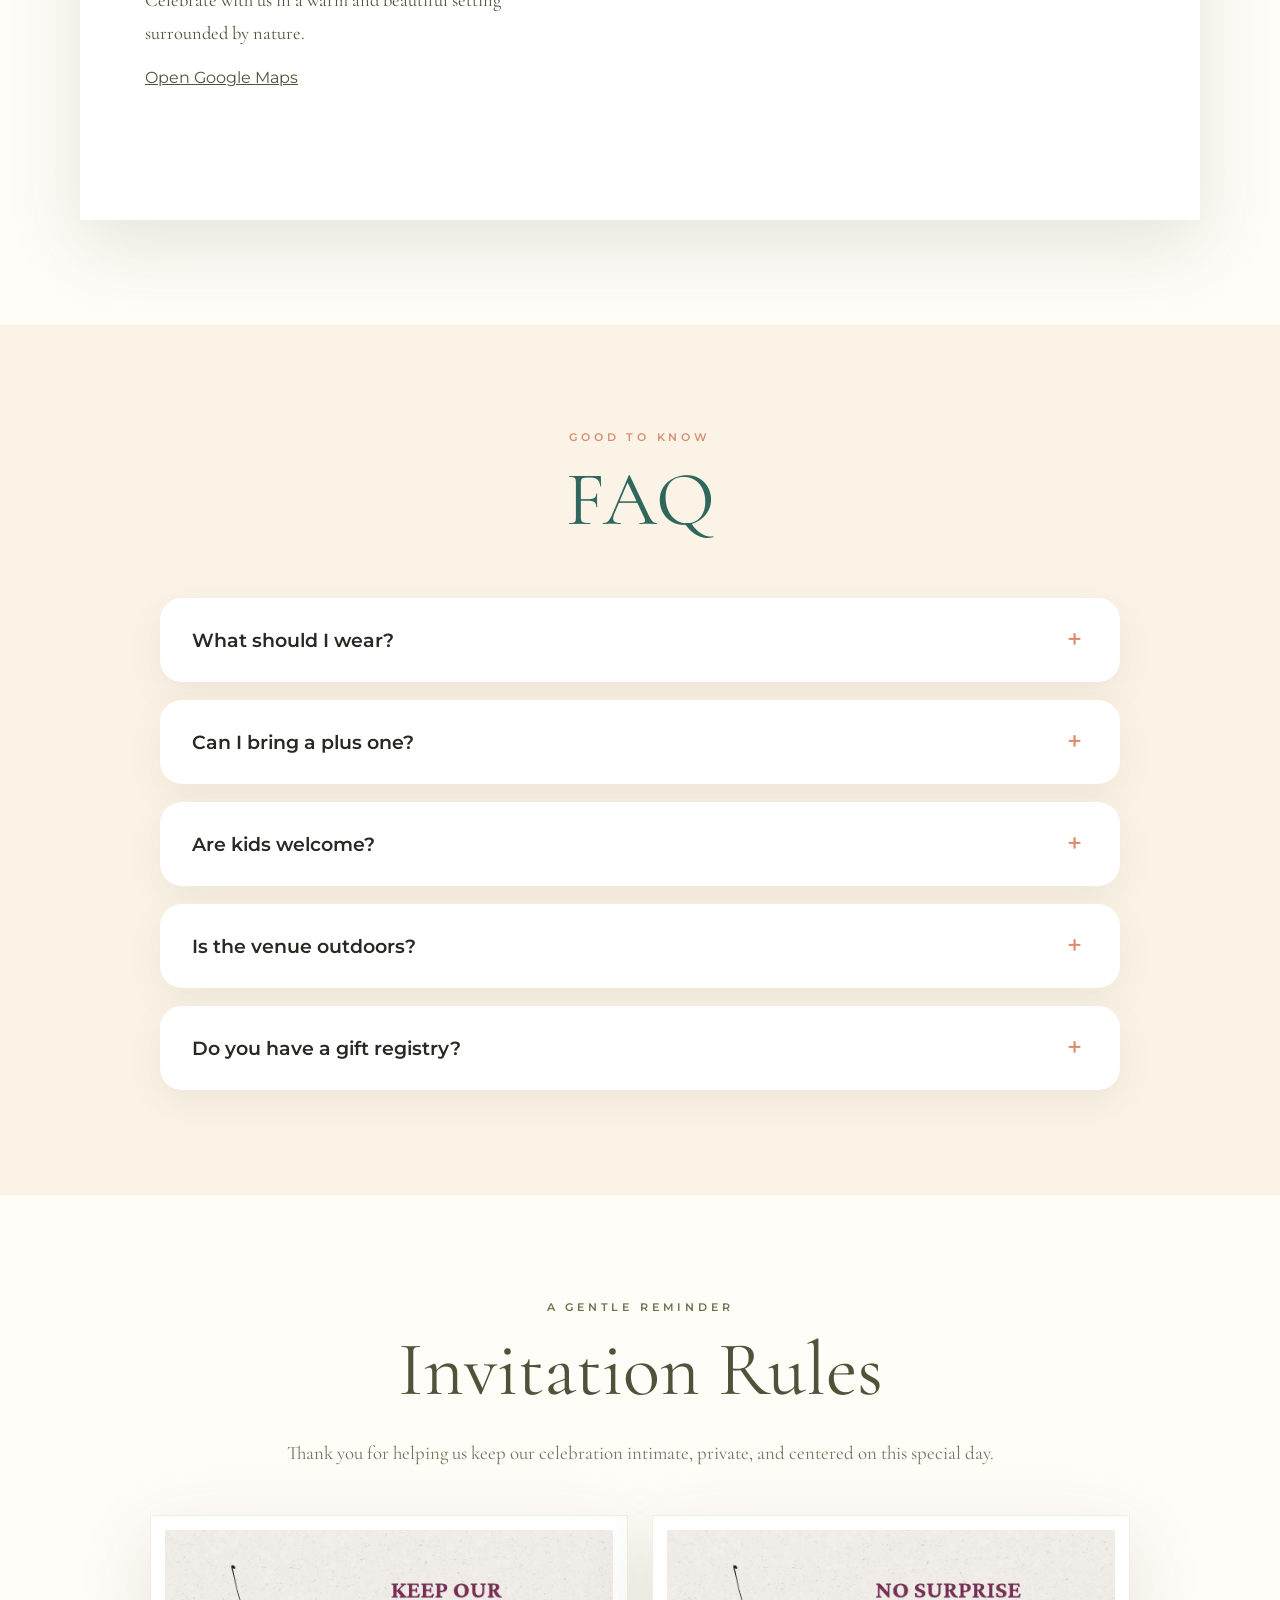
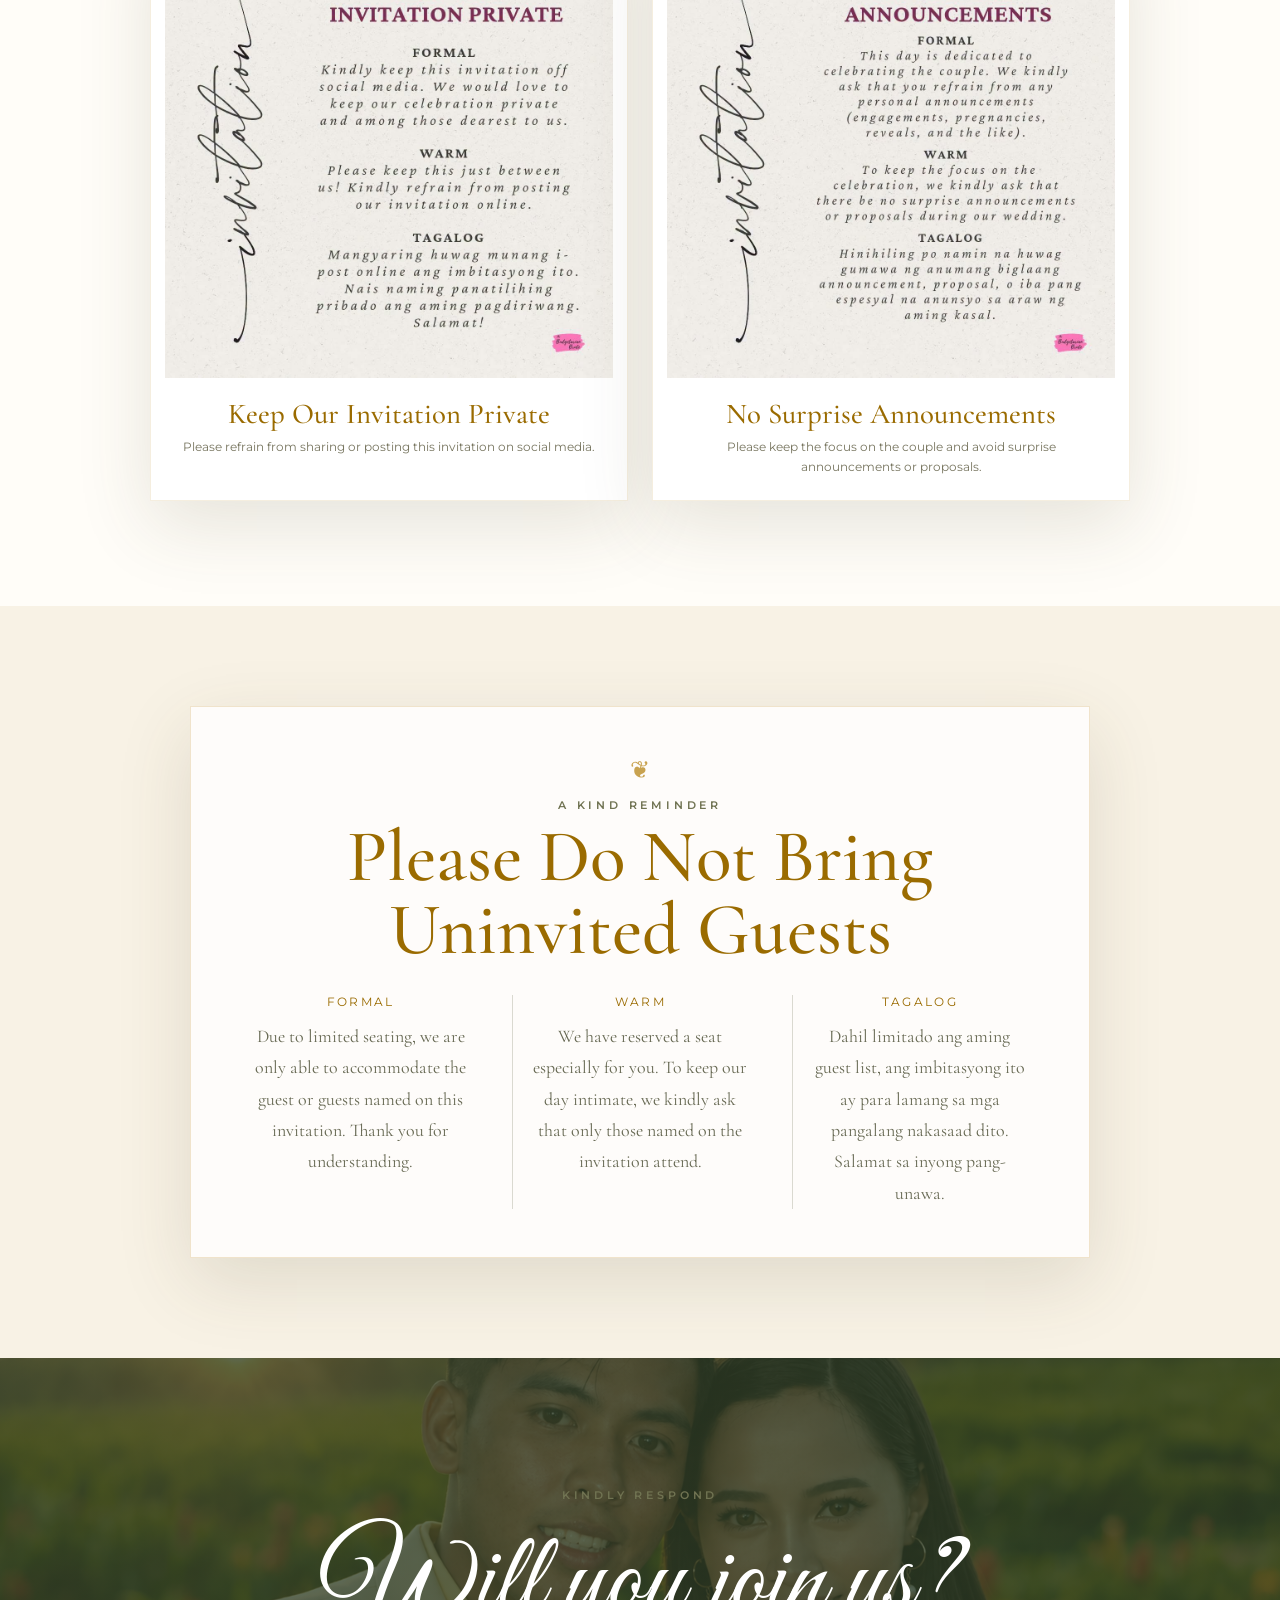
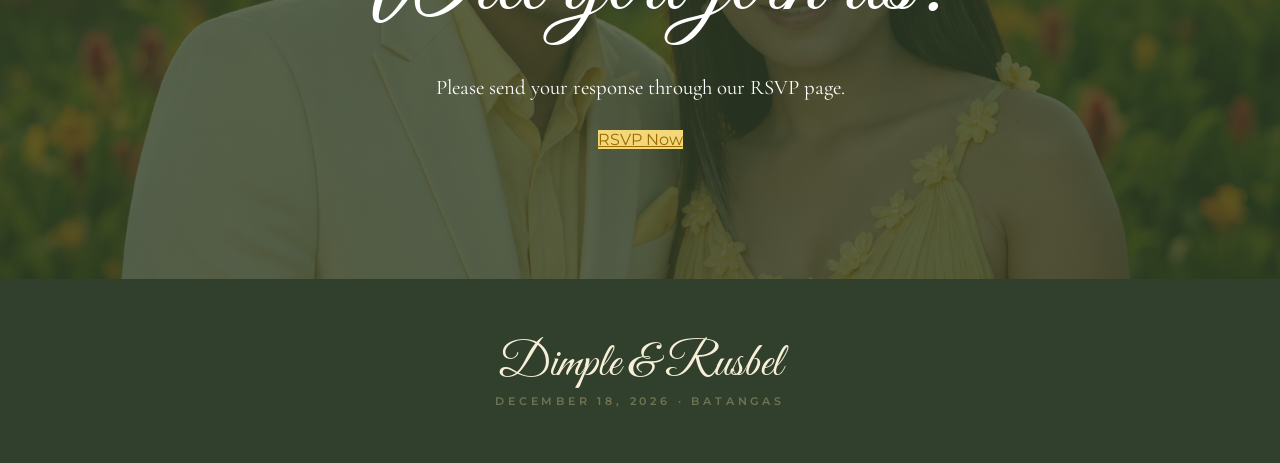
==== commit bdd85f9a: "Add files via upload" ====
--- a/index.html
+++ b/index.html
@@ -24,7 +24,7 @@
       width:100vw;
       height:100dvh;
       min-height:100svh;
-      background:#E2DACE;
+      background:#C6BBA7;
       overflow:hidden;
       display:flex;
       align-items:center;
@@ -36,10 +36,10 @@
       position:absolute;
       inset:-12%;
       background:radial-gradient(circle at 50% 50%,
-        rgba(226,218,206,.18) 0%,
-        rgba(226,218,206,.54) 46%,
-        rgba(226,218,206,.88) 72%,
-        #E2DACE 100%);
+        rgba(198,187,167,.18) 0%,
+        rgba(198,187,167,.54) 46%,
+        rgba(198,187,167,.88) 72%,
+        #C6BBA7 100%);
       filter:blur(28px);
       z-index:-1;
       pointer-events:none;
@@ -52,7 +52,7 @@
       max-height:100dvh;
       object-fit:contain;
       object-position:center center;
-      background:#E2DACE;
+      background:#C6BBA7;
       -webkit-mask-image:radial-gradient(
         ellipse 70% 68% at center,
         #000 0%,
@@ -166,7 +166,7 @@
         width:100vw;
         height:100dvh;
         min-height:100svh;
-        background:#E2DACE;
+        background:#C6BBA7;
         padding:
           env(safe-area-inset-top)
           env(safe-area-inset-right)
@@ -180,7 +180,7 @@
         max-height:100%;
         object-fit:contain;
         object-position:center center;
-        background:#E2DACE;
+        background:#C6BBA7;
         -webkit-mask-image:radial-gradient(
           ellipse 82% 62% at center,
           #000 0%,
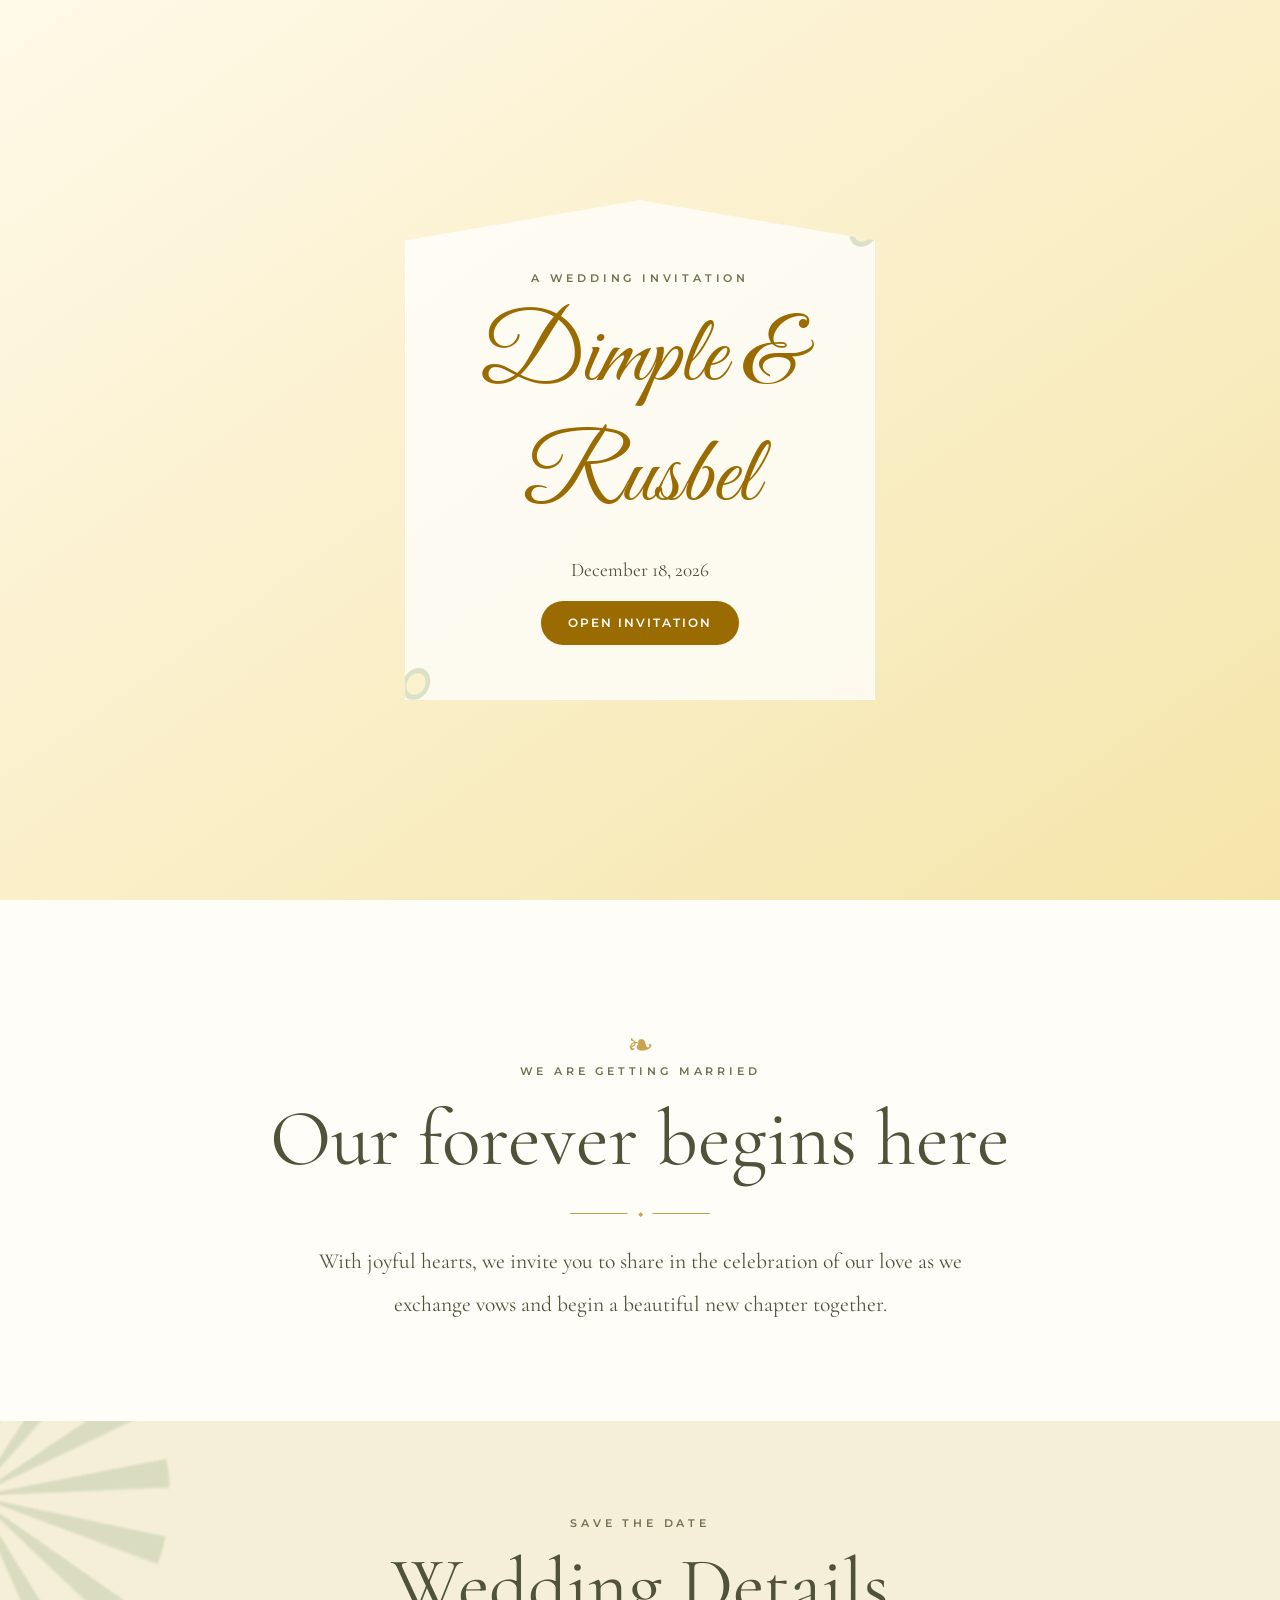
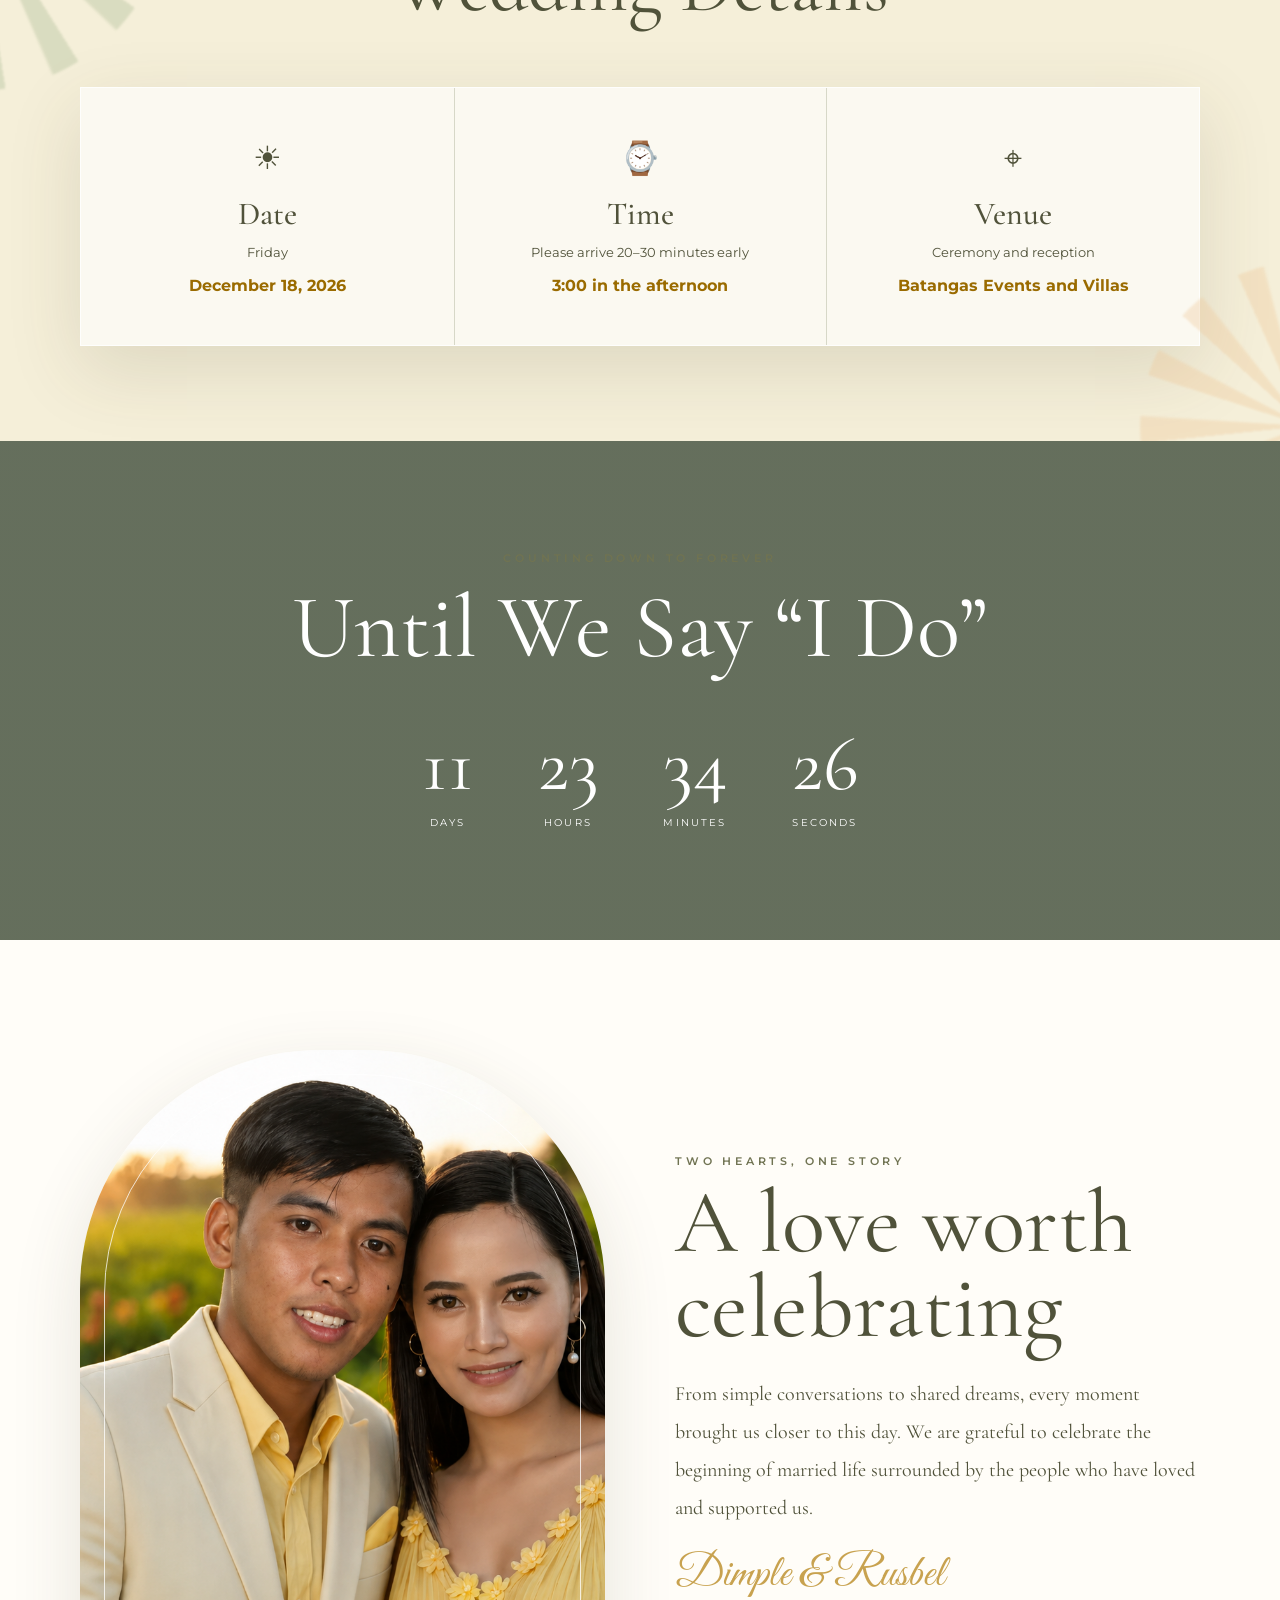
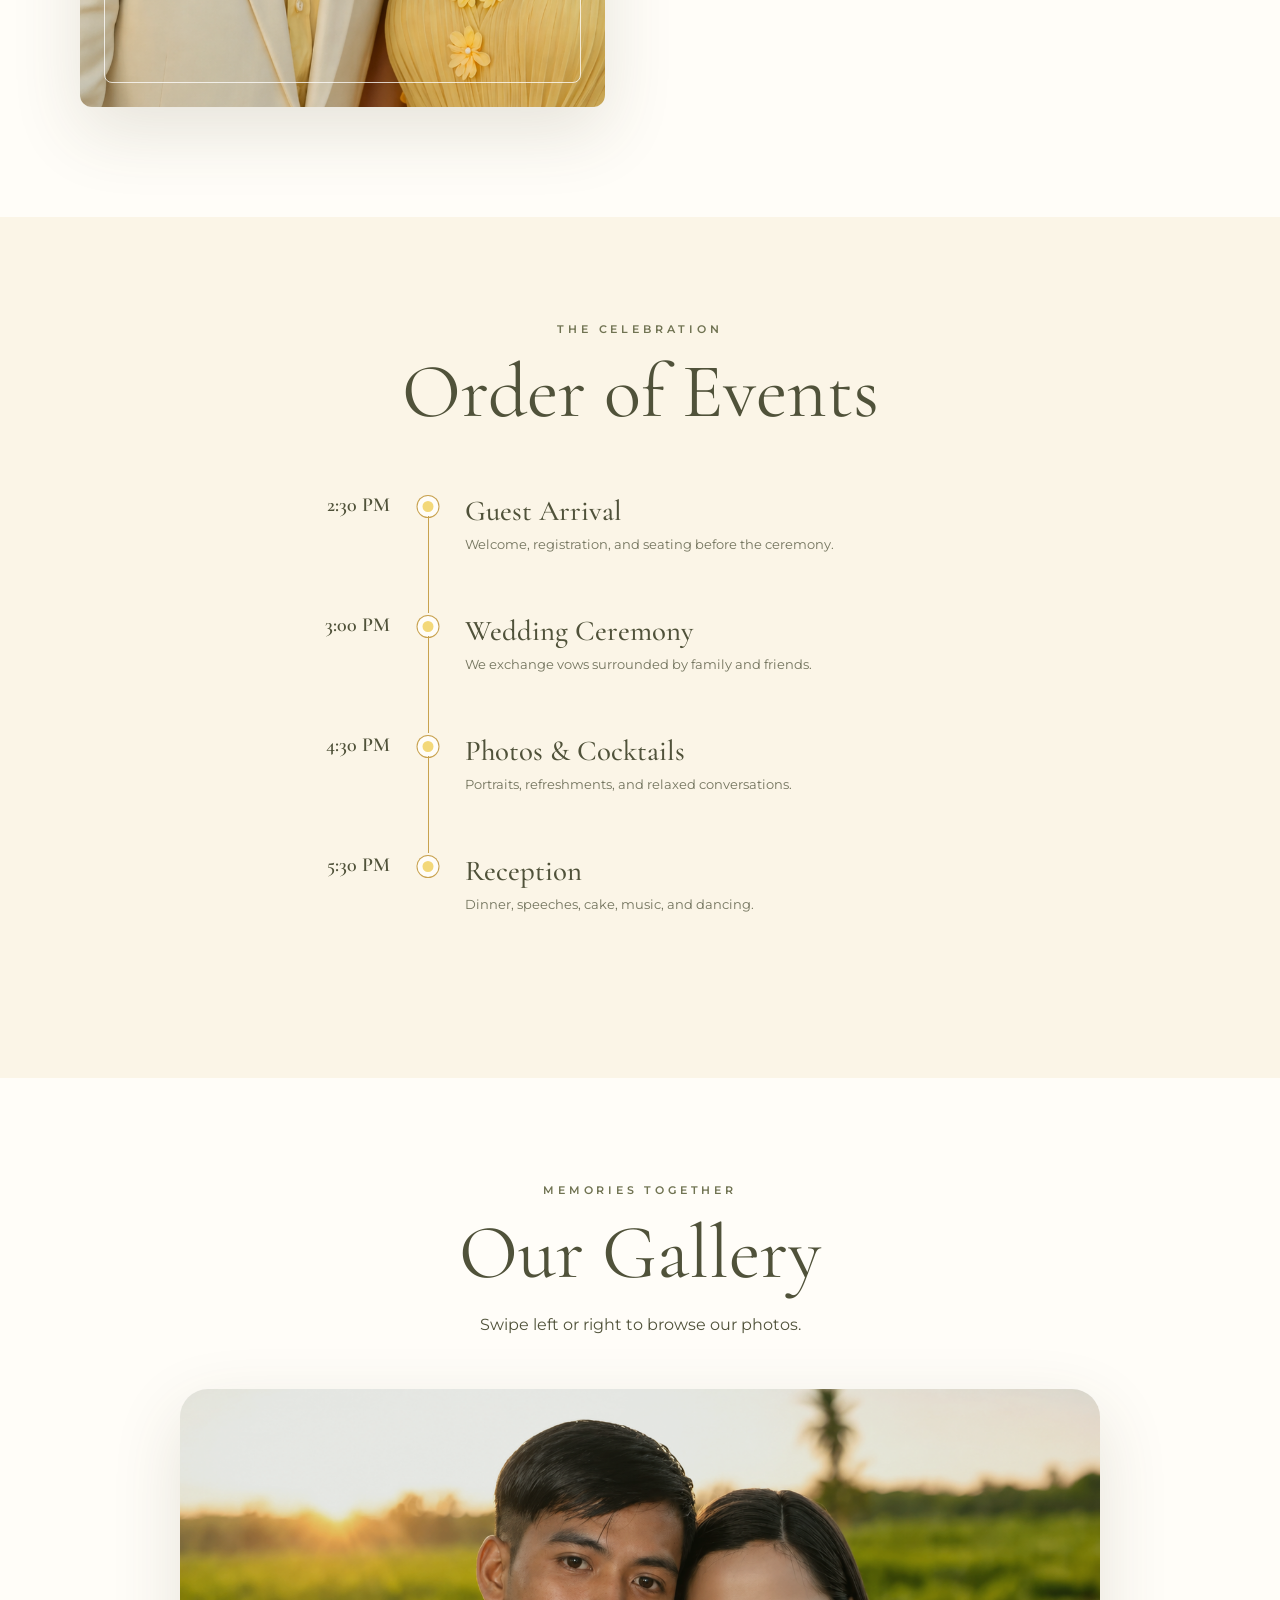
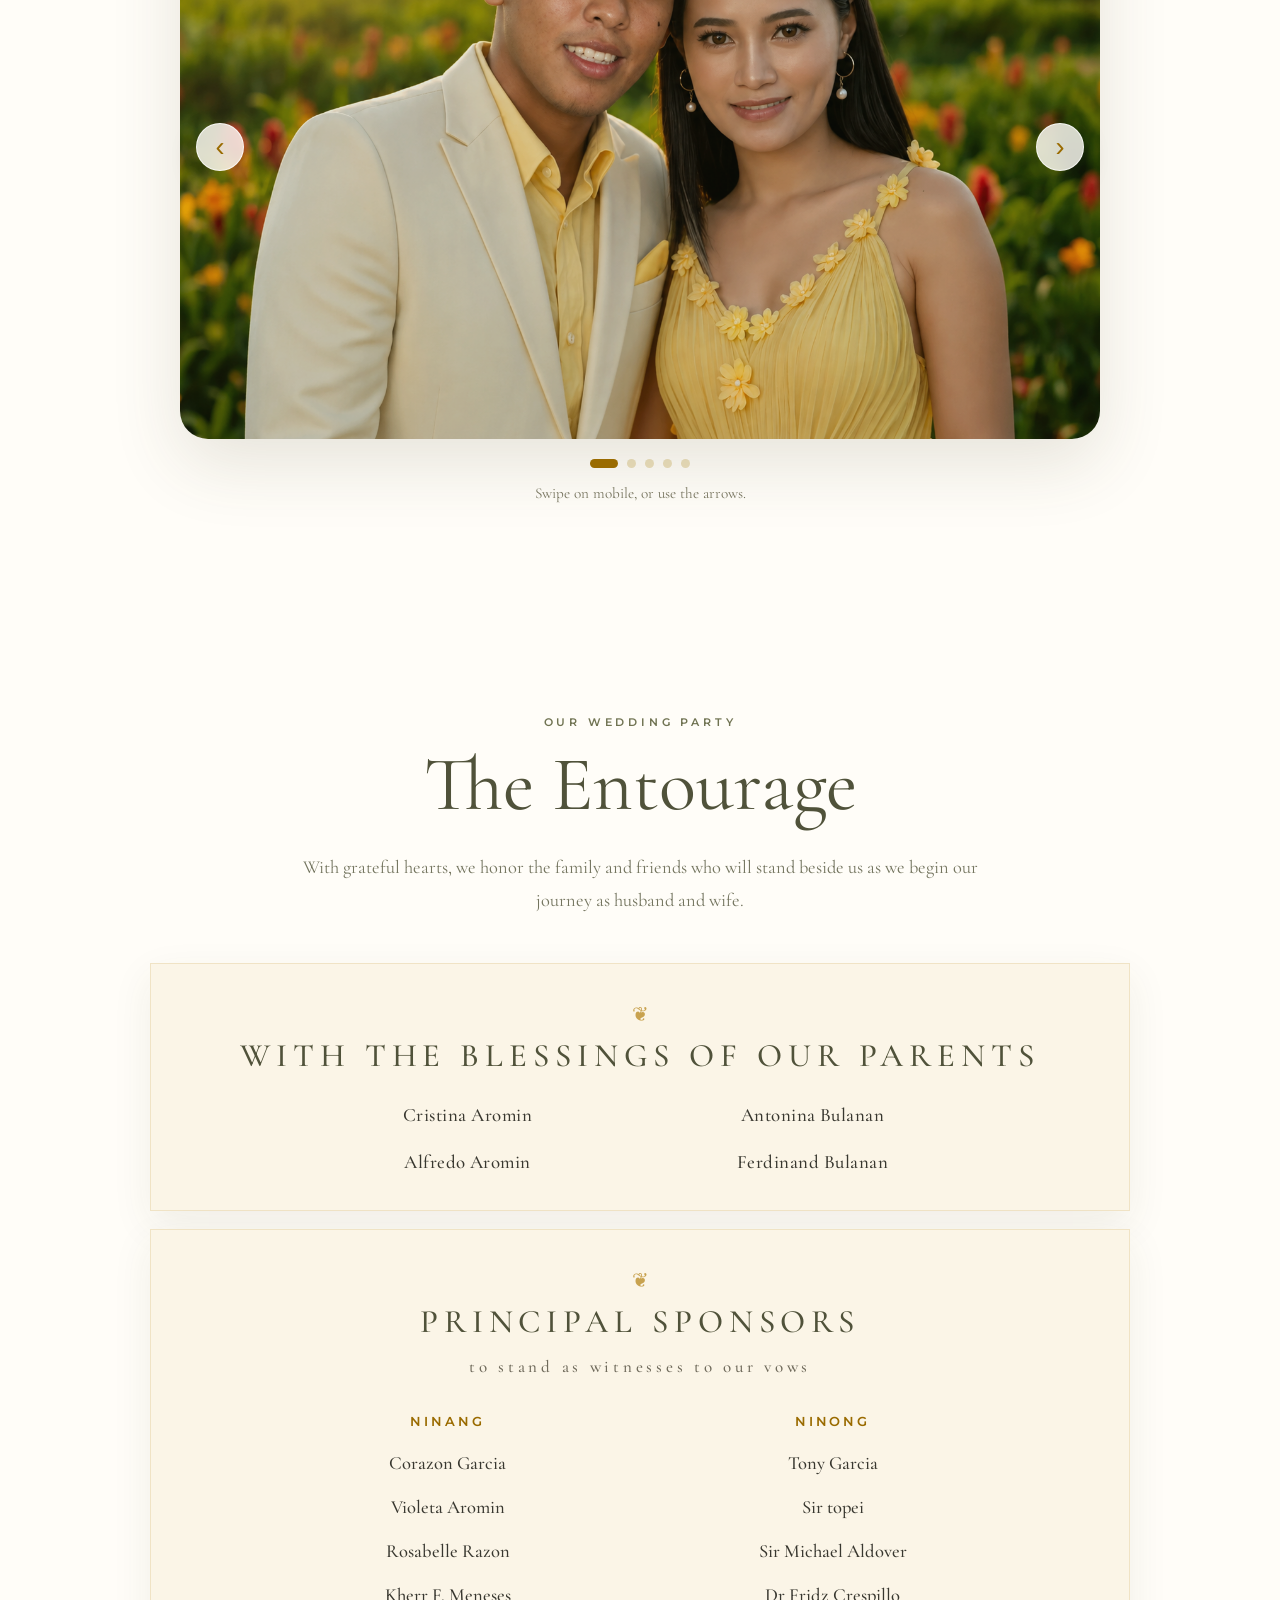
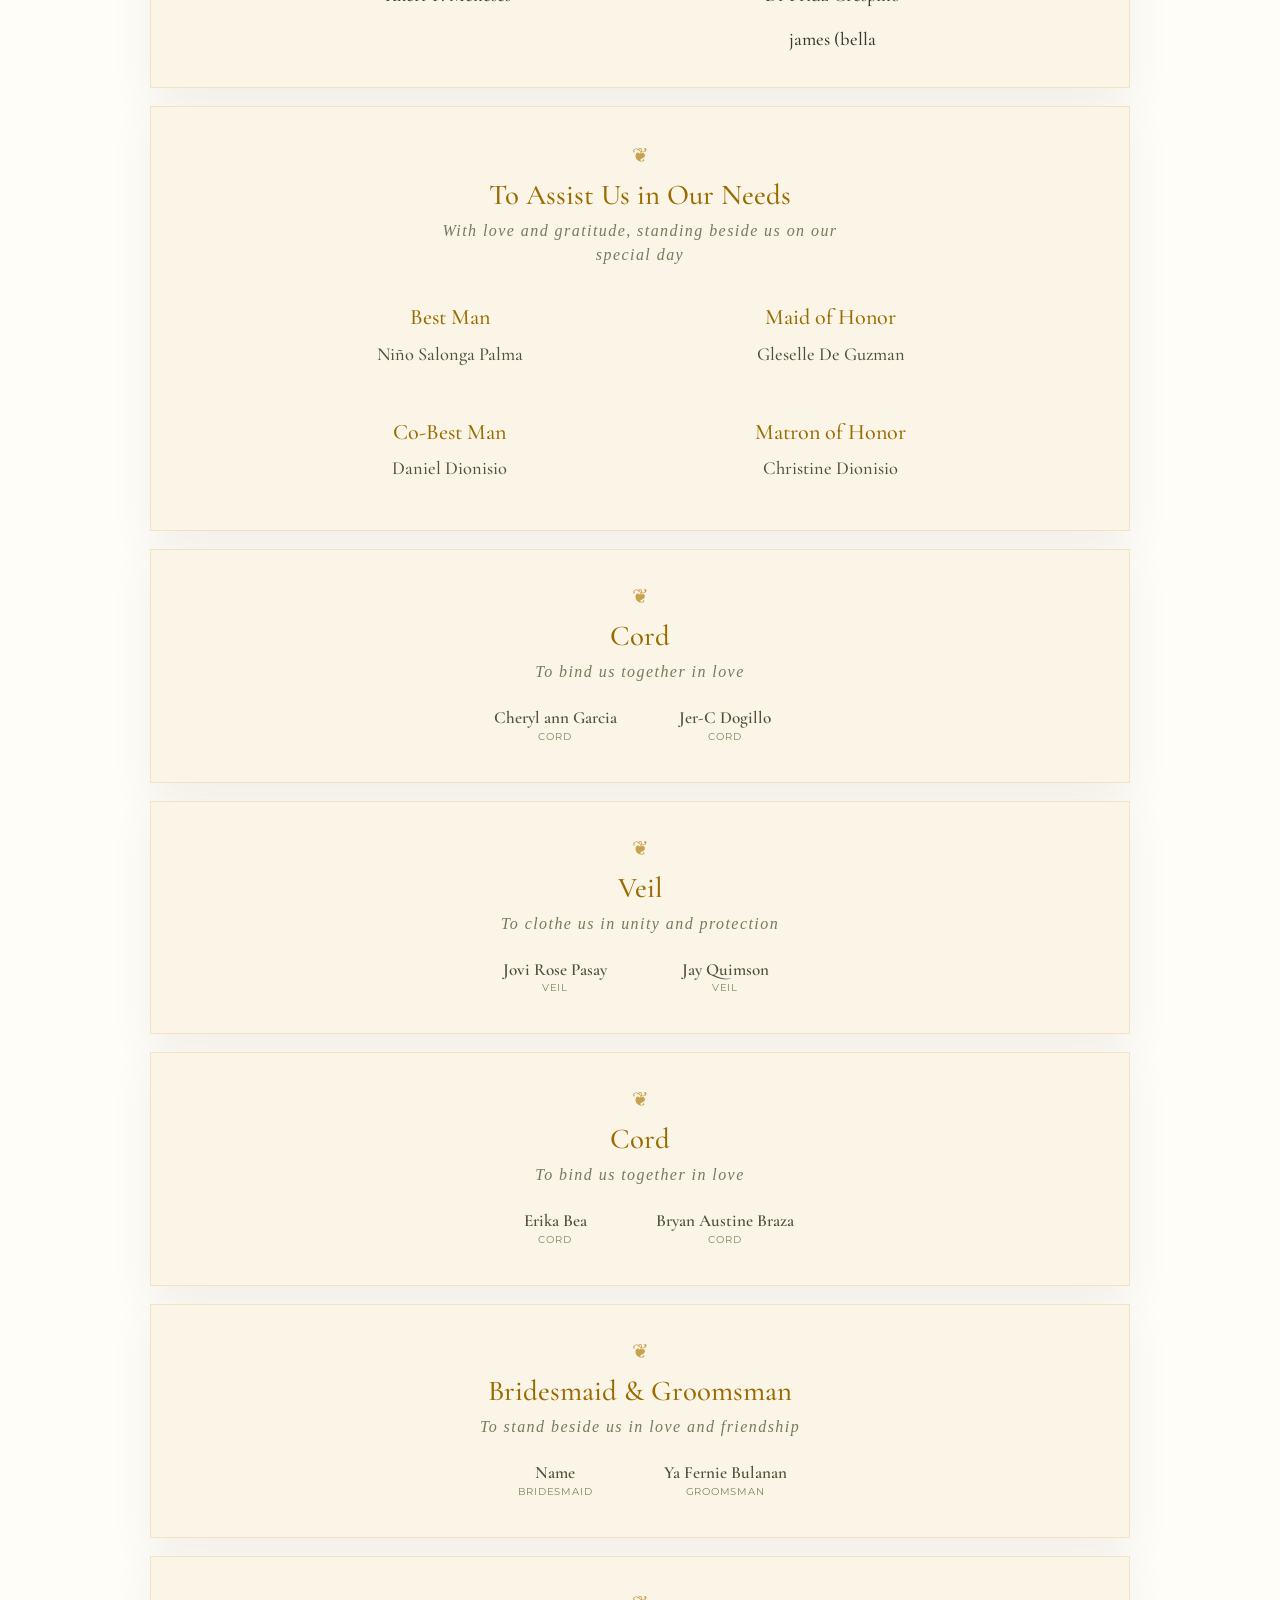
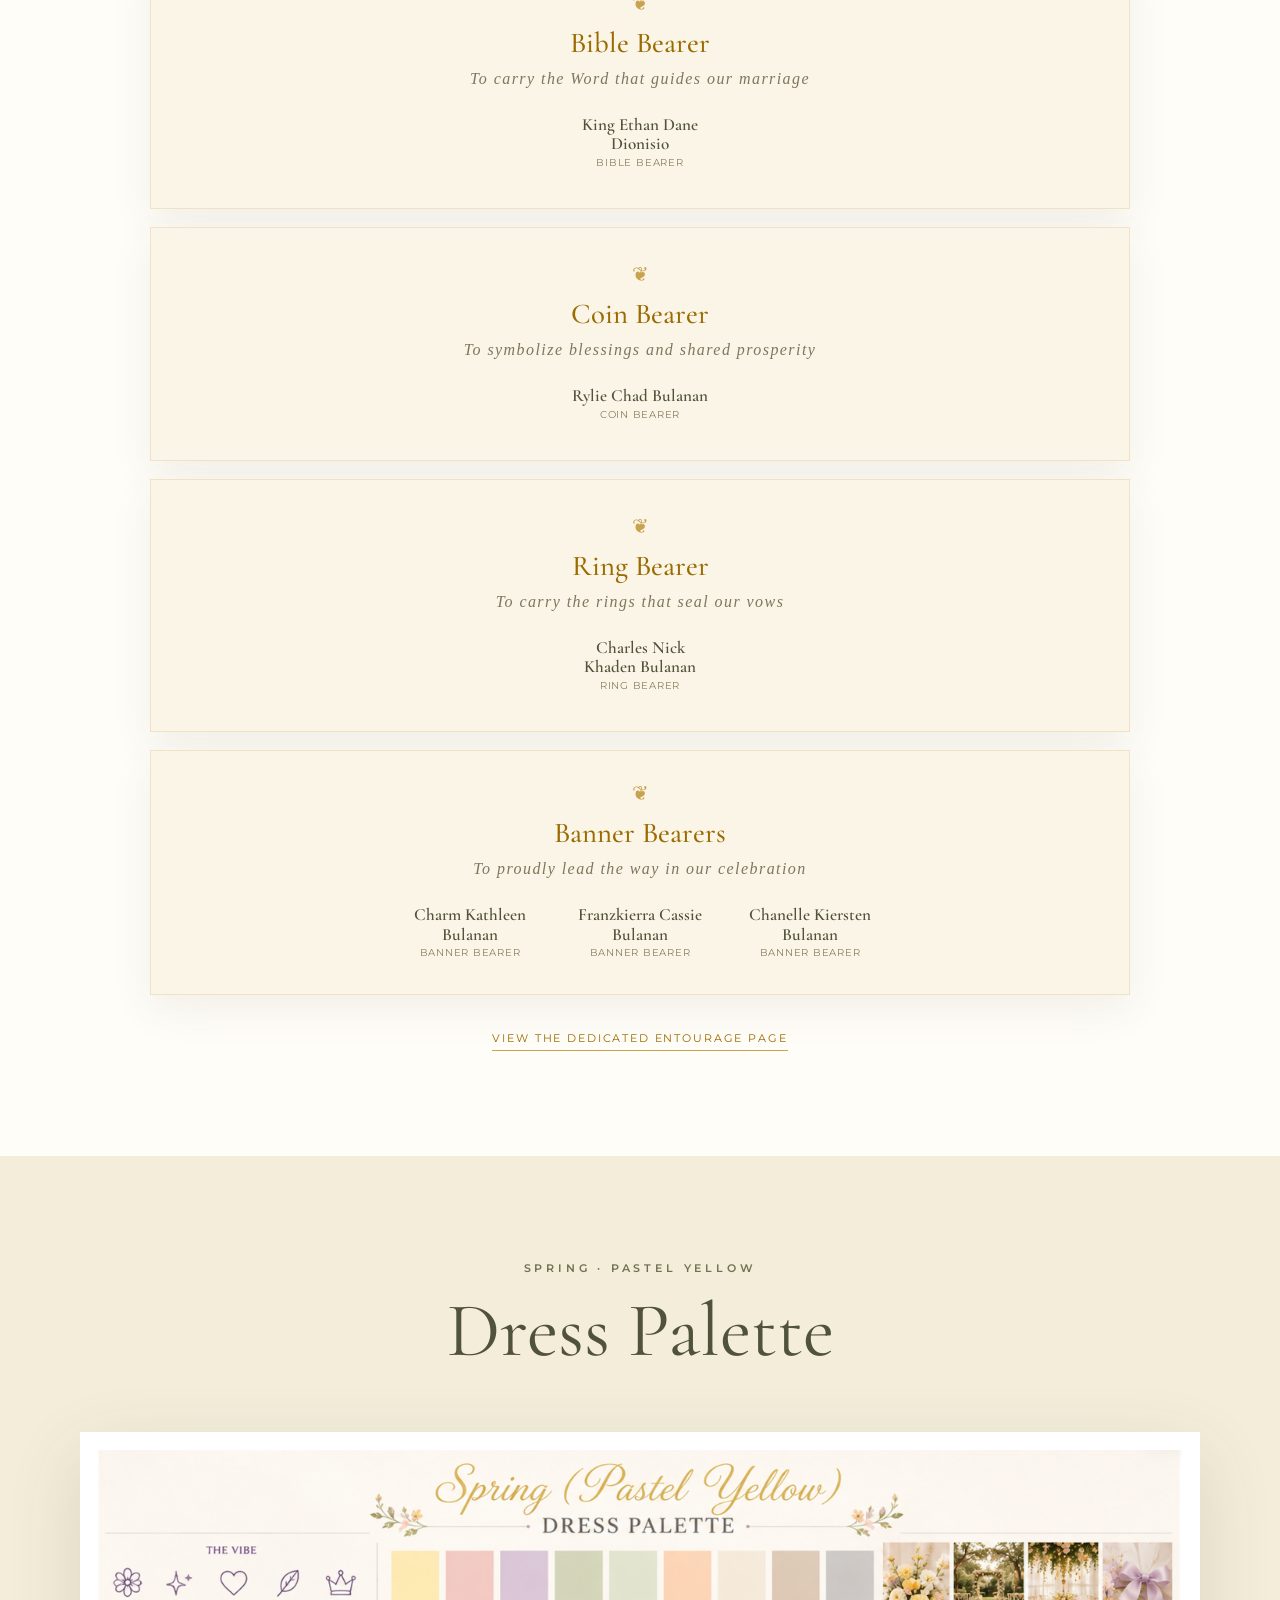
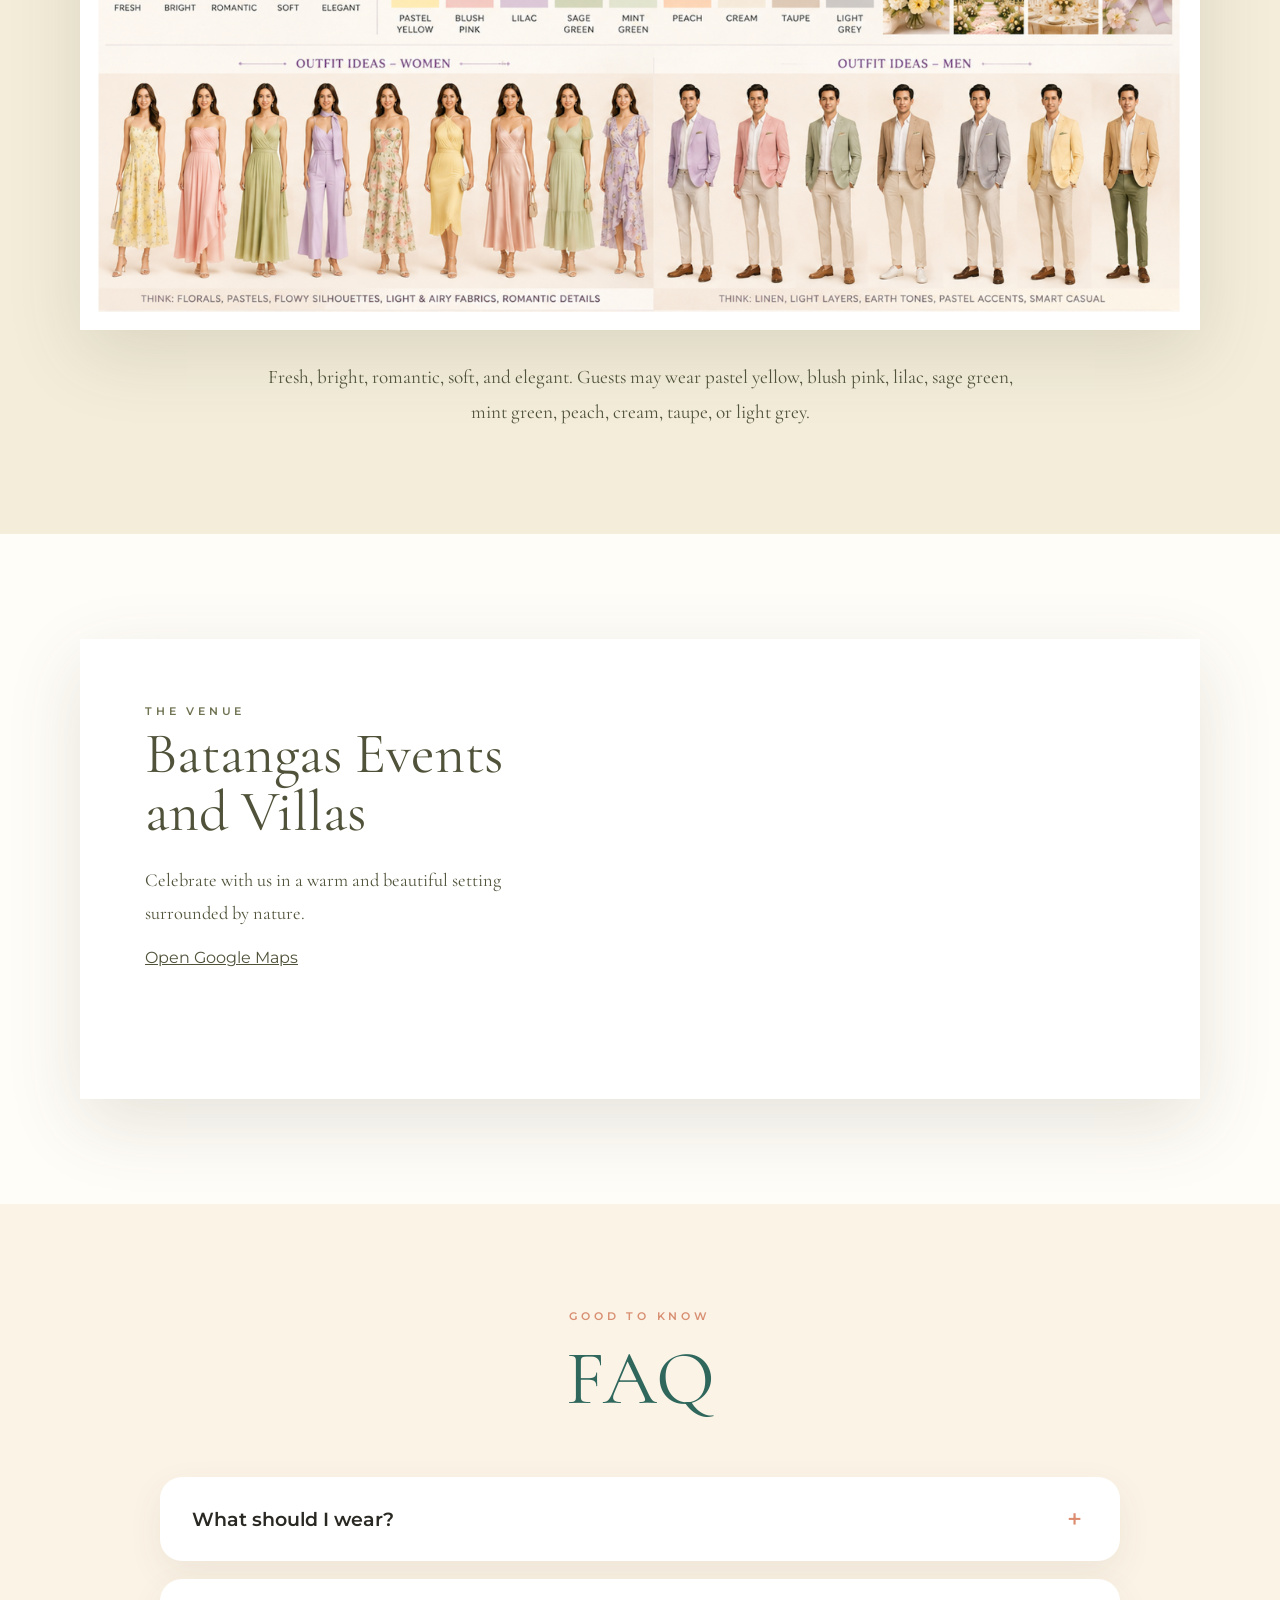
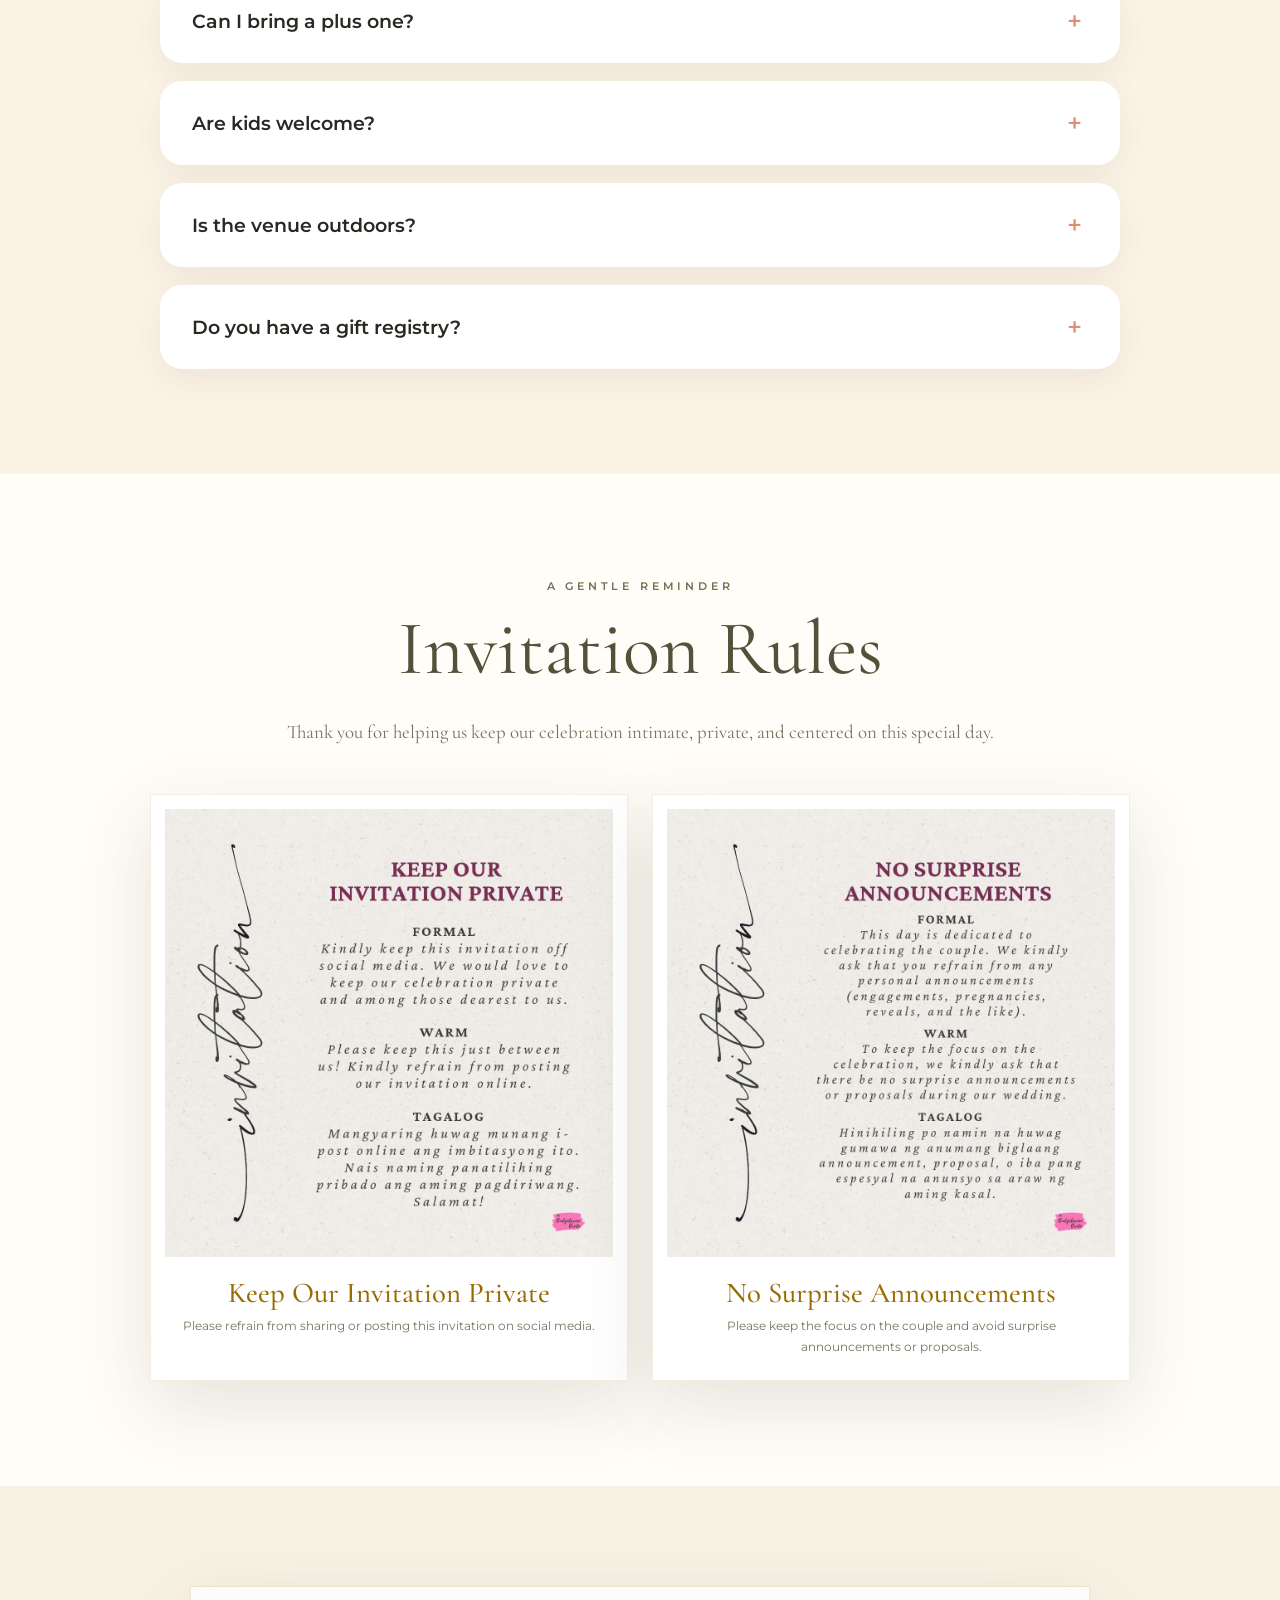
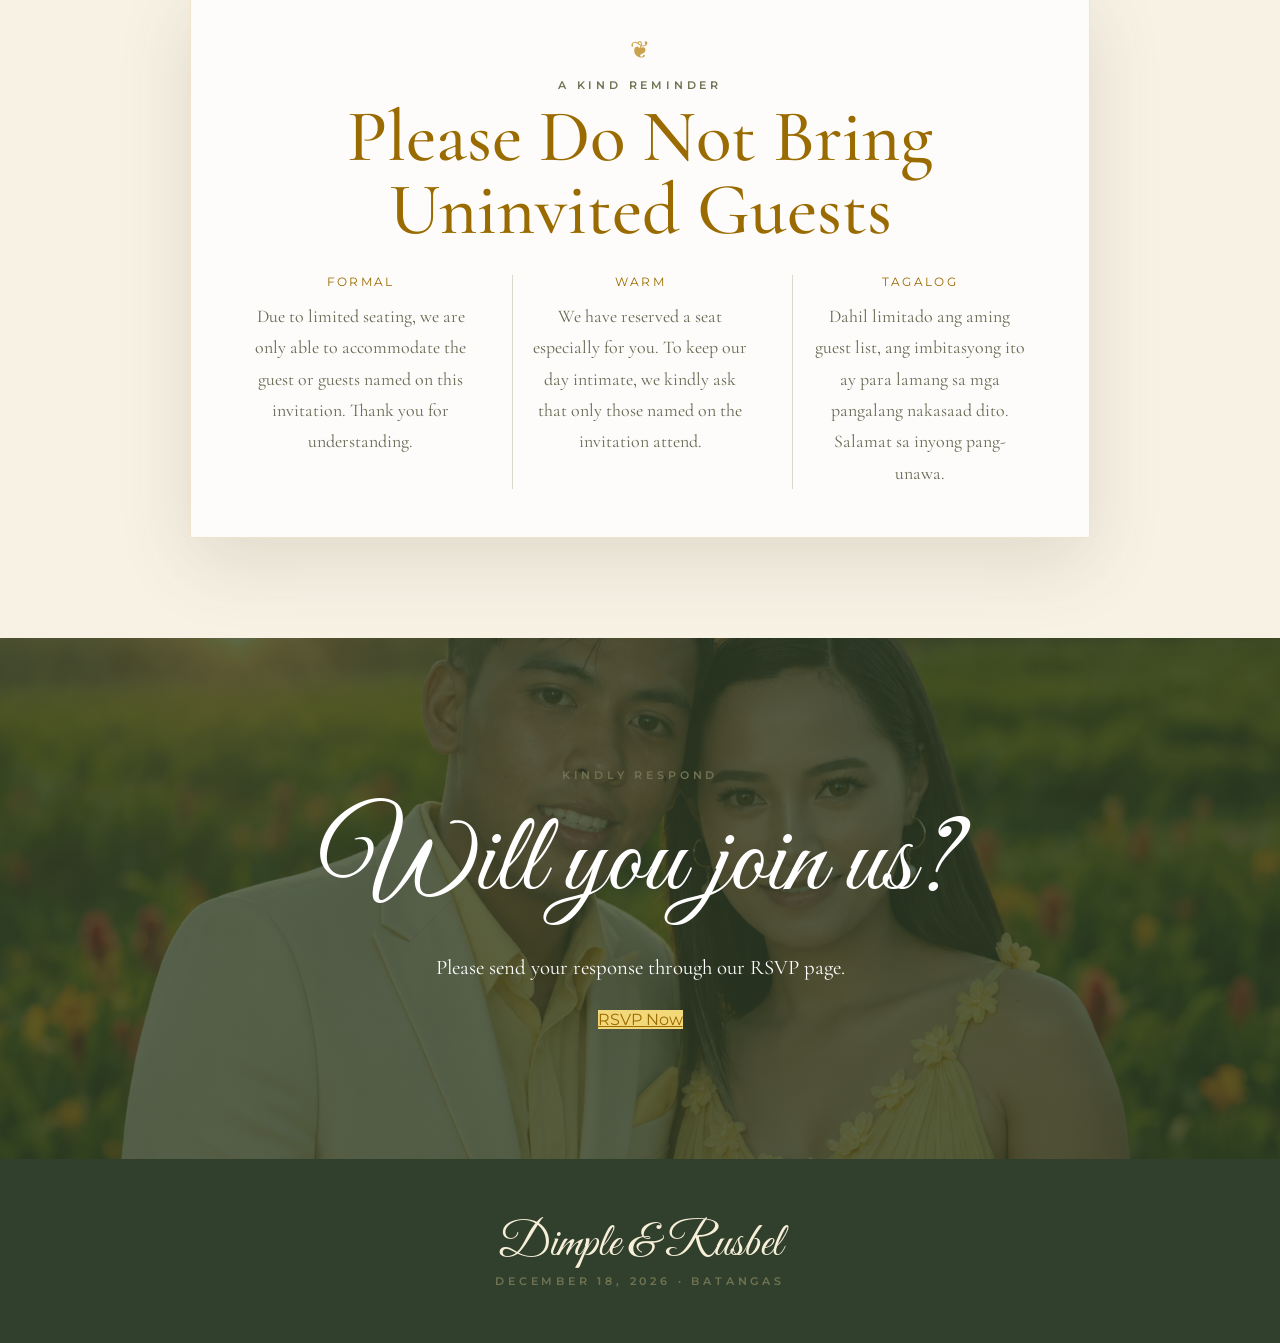
==== commit fc80cc81: "Add files via upload" ====
--- a/index.html
+++ b/index.html
@@ -208,6 +208,117 @@
     .gallery{padding:105px 0}.gallery-carousel{position:relative;max-width:920px;margin:auto}.gallery-viewport{overflow:hidden;border-radius:28px;box-shadow:var(--shadow);touch-action:pan-y}.gallery-track{display:flex;transition:transform .5s cubic-bezier(.22,.61,.36,1);will-change:transform}.gallery-item{flex:0 0 100%;min-width:100%;height:clamp(360px,62vw,650px);position:relative;overflow:hidden;background:linear-gradient(135deg,#ede3b8,#b8c7a5)}.gallery-item:first-child{background:url('dimple-rusbel-hero.png') center/cover}.gallery-item:after{content:attr(data-label);position:absolute;inset:0;display:grid;place-items:center;color:rgba(255,255,255,.92);font:400 clamp(1.5rem,4vw,2.3rem) "Cormorant Garamond";background:rgba(62,73,45,.12)}.gallery-item:first-child:after{content:""}.gallery-item:nth-child(3){background:linear-gradient(145deg,#f5d59b,#f7e9c6)}.gallery-item:nth-child(4){background:linear-gradient(145deg,#b7c89d,#e9efd9)}.gallery-item:nth-child(5){background:linear-gradient(145deg,#f4d4c1,#f8ebdf)}.gallery-arrow{position:absolute;top:50%;transform:translateY(-50%);z-index:3;width:48px;height:48px;border-radius:50%;border:1px solid rgba(255,255,255,.75);background:rgba(255,253,248,.82);backdrop-filter:blur(8px);-webkit-backdrop-filter:blur(8px);color:var(--dark-yellow);font-size:1.7rem;cursor:pointer;display:grid;place-items:center;box-shadow:0 10px 28px rgba(55,55,35,.18)}.gallery-arrow:hover{background:#fff}.gallery-arrow.prev{left:16px}.gallery-arrow.next{right:16px}.gallery-dots{display:flex;justify-content:center;gap:9px;margin-top:20px}.gallery-dot{width:9px;height:9px;padding:0;border:0;border-radius:50%;background:rgba(177,141,34,.28);cursor:pointer;transition:.25s}.gallery-dot.active{width:28px;border-radius:999px;background:var(--dark-yellow)}.gallery-hint{text-align:center;margin-top:13px;font:.95rem/1.6 "Cormorant Garamond",serif;color:#77755f}
     .guest-note{padding:100px 0;background:#f8f2e5}.guest-note-card{max-width:900px;margin:auto;background:rgba(255,255,255,.82);border:1px solid rgba(200,162,79,.28);box-shadow:var(--shadow);padding:48px 42px;text-align:center;position:relative}.guest-note-card:before{content:"❦";display:block;color:var(--gold);font-size:1.5rem;margin-bottom:14px}.guest-note-card h2{font:500 clamp(2.5rem,6vw,4.6rem) "Cormorant Garamond",serif;line-height:1;margin:8px 0 28px;color:var(--dark-yellow)}.guest-note-grid{display:grid;grid-template-columns:repeat(3,1fr);gap:24px;text-align:left}.guest-note-block{padding:0 18px}.guest-note-block+ .guest-note-block{border-left:1px solid var(--line)}.guest-note-block h3{font:.72rem Montserrat,sans-serif;letter-spacing:.2em;text-transform:uppercase;text-align:center;color:var(--dark-yellow);margin:0 0 12px}.guest-note-block p{font:1.12rem/1.75 "Cormorant Garamond",serif;text-align:center;margin:0;color:#666852}
     .entourage{padding:105px 0;background:#fffdf8}.entourage-intro{max-width:680px;margin:-35px auto 46px;text-align:center;font:1.15rem/1.8 "Cormorant Garamond",serif;color:#73745e}.entourage-grid{display:grid;grid-template-columns:repeat(2,1fr);gap:18px;max-width:980px;margin:auto}.entourage-card{background:#fbf5e7;border:1px solid rgba(200,162,79,.22);padding:30px 24px;text-align:center;box-shadow:0 14px 38px rgba(75,72,44,.08);position:relative}.entourage-card:before{content:"❦";display:block;color:var(--gold);font-size:1.25rem;margin-bottom:10px}.entourage-card.wide{grid-column:1/-1}.entourage-card h3{font:500 1.8rem "Cormorant Garamond",serif;margin:0 0 7px;color:var(--dark-yellow)}.entourage-saying{margin:0 auto 20px;max-width:420px;font:italic 1rem/1.5 "Cormorant Garamond",serif;letter-spacing:.09em;color:#7d775f}.primary-sponsors-card .entourage-saying{margin-bottom:24px}.people-row{display:flex;flex-wrap:wrap;justify-content:center;align-items:flex-start;gap:16px 28px}.person{width:142px;text-align:center;padding:4px 0}.person-name{display:block;font:600 1.07rem/1.15 "Cormorant Garamond",serif;color:var(--ink)}.person-role{display:block;margin-top:3px;font-size:.6rem;line-height:1.35;letter-spacing:.08em;text-transform:uppercase;color:#8a8062}.primary-sponsors-card{padding:38px 26px}.sponsor-columns{display:grid;grid-template-columns:repeat(2,minmax(0,1fr));gap:42px;margin-top:8px}.sponsor-column h4{margin:0 0 20px;font:600 1.5rem "Cormorant Garamond",serif;color:var(--dark-yellow)}.sponsor-column .people-row{gap:22px 18px}.sponsor-column .person{width:120px}.sponsor-column .person-name{font-size:1rem}.entourage-link-wrap{text-align:center;margin-top:32px}.entourage-link{display:inline-block;font-size:.68rem;letter-spacing:.17em;text-transform:uppercase;text-decoration:none;border-bottom:1px solid var(--gold);padding-bottom:5px;color:var(--dark-yellow)}
+
+    /* Formal entourage layout for parents and primary sponsors */
+    .formal-entourage-block{
+      grid-column:1/-1;
+      background:#fbf5e7;
+      border:1px solid rgba(200,162,79,.22);
+      box-shadow:0 14px 38px rgba(75,72,44,.08);
+      padding:38px 26px 34px;
+      text-align:center;
+      position:relative;
+    }
+    .formal-entourage-block::before{
+      content:"❦";
+      display:block;
+      color:var(--gold);
+      font-size:1.25rem;
+      margin-bottom:10px;
+    }
+    .formal-entourage-title{
+      margin:0 0 26px;
+      font:500 clamp(1.55rem,3vw,2.05rem) "Cormorant Garamond",serif;
+      letter-spacing:.18em;
+      text-transform:uppercase;
+      color:var(--ink);
+    }
+    .formal-entourage-subtitle{
+      margin:-14px 0 30px;
+      font:500 1.06rem/1.7 "Cormorant Garamond",serif;
+      letter-spacing:.22em;
+      color:#6f6a5b;
+    }
+    .formal-pairs{
+      display:grid;
+      grid-template-columns:repeat(2,minmax(0,1fr));
+      gap:18px 70px;
+      max-width:620px;
+      margin:0 auto;
+      align-items:start;
+    }
+    .formal-pair-name{
+      font:500 1.18rem/1.5 "Cormorant Garamond",serif;
+      color:#38372f;
+      letter-spacing:.025em;
+    }
+    .formal-sponsor-columns{
+      display:grid;
+      grid-template-columns:repeat(2,minmax(0,1fr));
+      gap:26px 90px;
+      max-width:680px;
+      margin:0 auto;
+    }
+    .formal-sponsor-column h4{
+      margin:0 0 20px;
+      font:600 .84rem/1.4 Montserrat,sans-serif;
+      letter-spacing:.22em;
+      text-transform:uppercase;
+      color:var(--dark-yellow);
+    }
+    .formal-sponsor-list{
+      display:grid;
+      gap:17px;
+    }
+    .formal-sponsor-name{
+      font:500 1.16rem/1.45 "Cormorant Garamond",serif;
+      color:#38372f;
+    }
+    @media(max-width:600px){
+      .formal-entourage-block{padding:30px 18px 28px}
+      .formal-entourage-title{font-size:1.42rem;letter-spacing:.14em}
+      .formal-entourage-subtitle{font-size:.96rem;letter-spacing:.16em}
+      .formal-pairs,
+      .formal-sponsor-columns{
+        grid-template-columns:repeat(2,minmax(0,1fr));
+        gap:15px 24px;
+      }
+      .formal-pair-name,
+      .formal-sponsor-name{font-size:1.02rem}
+    }
+
+
+    .honor-pair-card{grid-column:1/-1;background:#fbf5e7;border:1px solid rgba(200,162,79,.22);box-shadow:0 14px 38px rgba(75,72,44,.08);padding:36px 26px;text-align:center;position:relative}
+    .honor-pair-card::before{content:"❦";display:block;color:var(--gold);font-size:1.25rem;margin-bottom:10px}
+    .honor-pair-title{margin:0 0 7px;font:500 1.8rem "Cormorant Garamond",serif;color:var(--dark-yellow)}
+    .honor-pair-saying{margin:0 auto 24px;max-width:420px;font:italic 1rem/1.5 "Cormorant Garamond",serif;letter-spacing:.09em;color:#7d775f}
+    .honor-pair-grid{display:grid;grid-template-columns:repeat(2,minmax(0,1fr));max-width:720px;margin:0 auto;gap:26px 42px}
+    .honor-pair-cell{padding:12px 16px}
+    .honor-role{display:block;font:500 1.38rem/1.35 "Cormorant Garamond",serif;color:var(--dark-yellow);margin-bottom:9px}
+    .honor-name{display:block;font:500 1.15rem/1.4 "Cormorant Garamond",serif;color:var(--ink)}
+    @media(max-width:520px){.honor-pair-card{padding:30px 16px}.honor-pair-cell{padding:18px 10px}.honor-role{font-size:1.08rem}.honor-name{font-size:1rem}}
+
+
+    .entourage-card.uniform-wide{
+      grid-column:1/-1;
+      min-height:210px;
+      display:flex;
+      flex-direction:column;
+      justify-content:center;
+      align-items:center;
+      padding:34px 26px;
+    }
+    .entourage-card.uniform-wide .people-row{
+      width:100%;
+      max-width:720px;
+    }
+    @media(max-width:800px){
+      .entourage-card.uniform-wide{
+        grid-column:auto;
+        min-height:0;
+      }
+    }
+
     .dress{padding:105px 0;background:#f3edda}.dress-card{padding:18px;background:white;box-shadow:var(--shadow)}.dress-card img{display:block;width:100%;height:auto}.dress-note{text-align:center;max-width:760px;margin:30px auto 0;font:1.2rem/1.8 "Cormorant Garamond",serif}.rules{padding:105px 0;background:#fffdf8}.rules-intro{max-width:720px;margin:-34px auto 44px;text-align:center;font:1.18rem/1.8 "Cormorant Garamond",serif;color:#73745e}.rules-grid{display:grid;grid-template-columns:repeat(2,minmax(0,1fr));gap:24px;max-width:980px;margin:auto}.rule-card{background:#fff;padding:14px;box-shadow:var(--shadow);border:1px solid rgba(200,162,79,.18)}.rule-card img{display:block;width:100%;height:auto}.rule-caption{text-align:center;padding:18px 12px 8px}.rule-caption h3{font:500 1.8rem "Cormorant Garamond",serif;color:var(--dark-yellow);margin:0 0 6px}.rule-caption p{font-size:.76rem;line-height:1.7;color:#77755f;margin:0}
 
     .faq{
@@ -315,7 +426,7 @@
 
     <div class="opening-stage video-stage is-hidden" id="videoStage" aria-hidden="true">
       <video class="intro-video" id="introVideo" preload="auto" playsinline webkit-playsinline>
-        <source src="wedding-intro-e2dace.mp4" type="video/mp4">
+        <source id="introVideoSource" src="pc_and_tablet.mp4" type="video/mp4">
       </video>
     </div>
   </div>
@@ -338,44 +449,65 @@
     <section class="gallery" id="gallery"><div class="shell"><div class="section-title reveal"><div class="eyebrow">Memories together</div><h2 class="serif">Our Gallery</h2><p>Swipe left or right to browse our photos.</p></div><div class="gallery-carousel reveal" id="galleryCarousel"><div class="gallery-viewport"><div class="gallery-track" id="galleryTrack"><div class="gallery-item" aria-label="Dimple and Rusbel photo"></div><div class="gallery-item" data-label="Photo Placeholder"></div><div class="gallery-item" data-label="Photo Placeholder"></div><div class="gallery-item" data-label="Photo Placeholder"></div><div class="gallery-item" data-label="Photo Placeholder"></div></div></div><button class="gallery-arrow prev" id="galleryPrev" type="button" aria-label="Previous photo">‹</button><button class="gallery-arrow next" id="galleryNext" type="button" aria-label="Next photo">›</button><div class="gallery-dots" id="galleryDots" aria-label="Gallery navigation"></div><div class="gallery-hint">Swipe on mobile, or use the arrows.</div></div></div></section>
 
     <section class="entourage" id="entourage"><div class="shell"><div class="section-title reveal"><div class="eyebrow">Our wedding party</div><h2 class="serif">The Entourage</h2></div><p class="entourage-intro reveal">With grateful hearts, we honor the family and friends who will stand beside us as we begin our journey as husband and wife.</p><div class="entourage-grid">
-      <article class="entourage-card reveal"><h3>Bride's Parents</h3><p class="entourage-saying">With the blessings of our parents</p><div class="people-row"><div class="person"><span class="person-name">Cristina Aromin</span><span class="person-role">Bride's Mother</span></div><div class="person"><span class="person-name">Alfredo Aromin</span><span class="person-role">Bride's Father</span></div></div></article>
-      <article class="entourage-card reveal"><h3>Groom's Parents</h3><p class="entourage-saying">With the blessings of our parents</p><div class="people-row"><div class="person"><span class="person-name">Antonina Bulanan</span><span class="person-role">Groom's Mother</span></div><div class="person"><span class="person-name">Ferdinand Bulanan</span><span class="person-role">Groom's Father</span></div></div></article>
-      <article class="entourage-card wide reveal primary-sponsors-card">
-        <h3>Primary Sponsors</h3><p class="entourage-saying">To stand as witnesses to our vows</p>
-        <div class="sponsor-columns">
-          <div class="sponsor-column">
+      <section class="formal-entourage-block reveal">
+        <h3 class="formal-entourage-title">With the Blessings of Our Parents</h3>
+        <div class="formal-pairs">
+          <div class="formal-pair-name">Cristina Aromin</div>
+          <div class="formal-pair-name">Antonina Bulanan</div>
+          <div class="formal-pair-name">Alfredo Aromin</div>
+          <div class="formal-pair-name">Ferdinand Bulanan</div>
+        </div>
+      </section>
+      <section class="formal-entourage-block reveal">
+        <h3 class="formal-entourage-title">Principal Sponsors</h3>
+        <p class="formal-entourage-subtitle">to stand as witnesses to our vows</p>
+        <div class="formal-sponsor-columns">
+          <div class="formal-sponsor-column">
             <h4>Ninang</h4>
-            <div class="people-row">
-              <div class="person"><span class="person-name">Corazon Garcia</span></div>
-              <div class="person"><span class="person-name">Violeta Aromin</span></div>
-              <div class="person"><span class="person-name">Rosabelle Razon</span></div>
-              <div class="person"><span class="person-name">Kherr F. Meneses</span></div>
-                          </div>
+            <div class="formal-sponsor-list">
+              <div class="formal-sponsor-name">Corazon Garcia</div>
+              <div class="formal-sponsor-name">Violeta Aromin</div>
+              <div class="formal-sponsor-name">Rosabelle Razon</div>
+              <div class="formal-sponsor-name">Kherr F. Meneses</div>
+            </div>
           </div>
-          <div class="sponsor-column">
+          <div class="formal-sponsor-column">
             <h4>Ninong</h4>
-            <div class="people-row">
-              <div class="person"><span class="person-name">Tony Garcia</span></div>
-              <div class="person"><span class="person-name">Sir topei</span></div>
-              <div class="person"><span class="person-name">Sir Michael Aldover</span></div>
-              <div class="person"><span class="person-name">Dr Fridz Crespillo</span></div>
-              <div class="person"><span class="person-name">james (bella</span></div>
+            <div class="formal-sponsor-list">
+              <div class="formal-sponsor-name">Tony Garcia</div>
+              <div class="formal-sponsor-name">Sir topei</div>
+              <div class="formal-sponsor-name">Sir Michael Aldover</div>
+              <div class="formal-sponsor-name">Dr Fridz Crespillo</div>
+              <div class="formal-sponsor-name">james (bella</div>
             </div>
           </div>
         </div>
+      </section>
+
+      <article class="honor-pair-card reveal">
+        <h3 class="honor-pair-title">To Assist Us in Our Needs</h3>
+        <p class="honor-pair-saying">With love and gratitude, standing beside us on our special day</p>
+        <div class="honor-pair-grid">
+          <div class="honor-pair-cell"><span class="honor-role">Best Man</span><span class="honor-name">Niño Salonga Palma</span></div>
+          <div class="honor-pair-cell"><span class="honor-role">Maid of Honor</span><span class="honor-name">Gleselle De Guzman</span></div>
+          <div class="honor-pair-cell"><span class="honor-role">Co-Best Man</span><span class="honor-name">Daniel Dionisio</span></div>
+          <div class="honor-pair-cell"><span class="honor-role">Matron of Honor</span><span class="honor-name">Christine Dionisio</span></div>
+        </div>
       </article>
-
-      <article class="entourage-card reveal"><h3>Maid of Honor</h3><p class="entourage-saying">To assist us in our needs</p><div class="people-row"><div class="person"><span class="person-name">Gleselle De Guzman</span><span class="person-role">Maid of Honor</span></div></div></article>
-      <article class="entourage-card reveal"><h3>Matron of Honor</h3><p class="entourage-saying">To assist us in our needs</p><div class="people-row"><div class="person"><span class="person-name">Christine Dionisio</span><span class="person-role">Matron of Honor</span></div></div></article>
-      <article class="entourage-card reveal"><h3>Best Men</h3><p class="entourage-saying">To assist us in our needs</p><div class="people-row"><div class="person"><span class="person-name">Niño Salonga Palma</span><span class="person-role">Best Man</span></div><div class="person"><span class="person-name">Daniel Dionisio</span><span class="person-role">Best Man</span></div></div></article>
-      <article class="entourage-card reveal"><h3>Cord</h3><p class="entourage-saying">To bind us together in love</p><div class="people-row"><div class="person"><span class="person-name">Cheryl ann Garcia</span><span class="person-role">Cord</span></div><div class="person"><span class="person-name">Jer-C Dogillo</span><span class="person-role">Cord</span></div></div></article>
-      <article class="entourage-card reveal"><h3>Veil</h3><p class="entourage-saying">To clothe us in unity and protection</p><div class="people-row"><div class="person"><span class="person-name">Jovi Rose Pasay</span><span class="person-role">Veil</span></div><div class="person"><span class="person-name">Jay Quimson</span><span class="person-role">Veil</span></div></div></article>
-      <article class="entourage-card reveal"><h3>Cord</h3><p class="entourage-saying">To bind us together in love</p><div class="people-row"><div class="person"><span class="person-name">Erika Bea</span><span class="person-role">Cord</span></div><div class="person"><span class="person-name">Bryan Austine Braza</span><span class="person-role">Cord</span></div></div></article>
-      <article class="entourage-card reveal"><h3>Bridesmaid</h3><p class="entourage-saying">To stand beside us in love and friendship</p><div class="people-row"><div class="person"><span class="person-name">Name</span><span class="person-role">Bridesmaid</span></div></div></article>
-      <article class="entourage-card reveal"><h3>Groomsman</h3><p class="entourage-saying">To stand beside us in love and friendship</p><div class="people-row"><div class="person"><span class="person-name">Ya Fernie Bulanan</span><span class="person-role">Groomsman</span></div></div></article>
-      <article class="entourage-card reveal"><h3>Bible Bearer</h3><p class="entourage-saying">To carry the Word that guides our marriage</p><div class="people-row"><div class="person"><span class="person-name">King Ethan Dane Dionisio</span><span class="person-role">Bible Bearer</span></div></div></article>
-      <article class="entourage-card reveal"><h3>Coin Bearer</h3><p class="entourage-saying">To symbolize blessings and shared prosperity</p><div class="people-row"><div class="person"><span class="person-name">Rylie Chad Bulanan</span><span class="person-role">Coin Bearer</span></div></div></article>
-      <article class="entourage-card wide reveal"><h3>Ring Bearer</h3><p class="entourage-saying">To carry the rings that seal our vows</p><div class="people-row"><div class="person"><span class="person-name">Charles Nick Khaden Bulanan</span><span class="person-role">Ring Bearer</span></div></div></article>
+      <article class="entourage-card uniform-wide reveal"><h3>Cord</h3><p class="entourage-saying">To bind us together in love</p><div class="people-row"><div class="person"><span class="person-name">Cheryl ann Garcia</span><span class="person-role">Cord</span></div><div class="person"><span class="person-name">Jer-C Dogillo</span><span class="person-role">Cord</span></div></div></article>
+      <article class="entourage-card uniform-wide reveal"><h3>Veil</h3><p class="entourage-saying">To clothe us in unity and protection</p><div class="people-row"><div class="person"><span class="person-name">Jovi Rose Pasay</span><span class="person-role">Veil</span></div><div class="person"><span class="person-name">Jay Quimson</span><span class="person-role">Veil</span></div></div></article>
+      <article class="entourage-card uniform-wide reveal"><h3>Cord</h3><p class="entourage-saying">To bind us together in love</p><div class="people-row"><div class="person"><span class="person-name">Erika Bea</span><span class="person-role">Cord</span></div><div class="person"><span class="person-name">Bryan Austine Braza</span><span class="person-role">Cord</span></div></div></article>
+      <article class="entourage-card uniform-wide reveal">
+        <h3>Bridesmaid &amp; Groomsman</h3>
+        <p class="entourage-saying">To stand beside us in love and friendship</p>
+        <div class="people-row">
+          <div class="person"><span class="person-name">Name</span><span class="person-role">Bridesmaid</span></div>
+          <div class="person"><span class="person-name">Ya Fernie Bulanan</span><span class="person-role">Groomsman</span></div>
+        </div>
+      </article>
+      <article class="entourage-card uniform-wide reveal"><h3>Bible Bearer</h3><p class="entourage-saying">To carry the Word that guides our marriage</p><div class="people-row"><div class="person"><span class="person-name">King Ethan Dane Dionisio</span><span class="person-role">Bible Bearer</span></div></div></article>
+      <article class="entourage-card uniform-wide reveal"><h3>Coin Bearer</h3><p class="entourage-saying">To symbolize blessings and shared prosperity</p><div class="people-row"><div class="person"><span class="person-name">Rylie Chad Bulanan</span><span class="person-role">Coin Bearer</span></div></div></article>
+      <article class="entourage-card uniform-wide reveal"><h3>Ring Bearer</h3><p class="entourage-saying">To carry the rings that seal our vows</p><div class="people-row"><div class="person"><span class="person-name">Charles Nick Khaden Bulanan</span><span class="person-role">Ring Bearer</span></div></div></article>
       <article class="entourage-card wide reveal"><h3>Banner Bearers</h3><p class="entourage-saying">To proudly lead the way in our celebration</p><div class="people-row"><div class="person"><span class="person-name">Charm Kathleen Bulanan</span><span class="person-role">Banner Bearer</span></div><div class="person"><span class="person-name">Franzkierra Cassie Bulanan</span><span class="person-role">Banner Bearer</span></div><div class="person"><span class="person-name">Chanelle Kiersten Bulanan</span><span class="person-role">Banner Bearer</span></div></div></article>
     </div><div class="entourage-link-wrap reveal"><a class="entourage-link" href="entourage.html">View the dedicated entourage page</a></div></div></section>
 
@@ -496,7 +628,20 @@
     const envelopeStage=document.getElementById('envelopeStage');
     const videoStage=document.getElementById('videoStage');
     const introVideo=document.getElementById('introVideo');
+    const introVideoSource=document.getElementById('introVideoSource');
     const openInvitation=document.getElementById('openInvitation');
+
+    function chooseIntroVideo(){
+      const isMobile = window.matchMedia('(max-width: 600px)').matches;
+      const desiredSrc = isMobile ? 'mobile.mp4' : 'pc_and_tablet.mp4';
+
+      if(!introVideoSource.getAttribute('src') || !introVideoSource.getAttribute('src').endsWith(desiredSrc)){
+        introVideoSource.setAttribute('src', desiredSrc);
+        introVideo.load();
+      }
+    }
+
+    chooseIntroVideo();
 
     function finishOpening(){
       opening.classList.add('hidden');
@@ -506,6 +651,7 @@
     openInvitation.addEventListener('click',()=>{
       envelopeStage.classList.add('is-hidden');
       window.setTimeout(async()=>{
+        chooseIntroVideo();
         videoStage.classList.remove('is-hidden');
         videoStage.setAttribute('aria-hidden','false');
         try{
@@ -528,6 +674,14 @@
     const observer=new IntersectionObserver(entries=>entries.forEach(e=>{if(e.isIntersecting)e.target.classList.add('visible')}),{threshold:.12});document.querySelectorAll('.reveal').forEach(el=>observer.observe(el));
 
 
+
+    const introMediaQuery = window.matchMedia('(max-width: 600px)');
+    if(introMediaQuery.addEventListener){
+      introMediaQuery.addEventListener('change',()=>{
+        if(videoStage.classList.contains('is-hidden')) chooseIntroVideo();
+      });
+    }
+
     // FAQ accordion — one open item at a time, matching the reference animation.
     const faqItems=[...document.querySelectorAll('.faq-item')];
     faqItems.forEach(item=>{
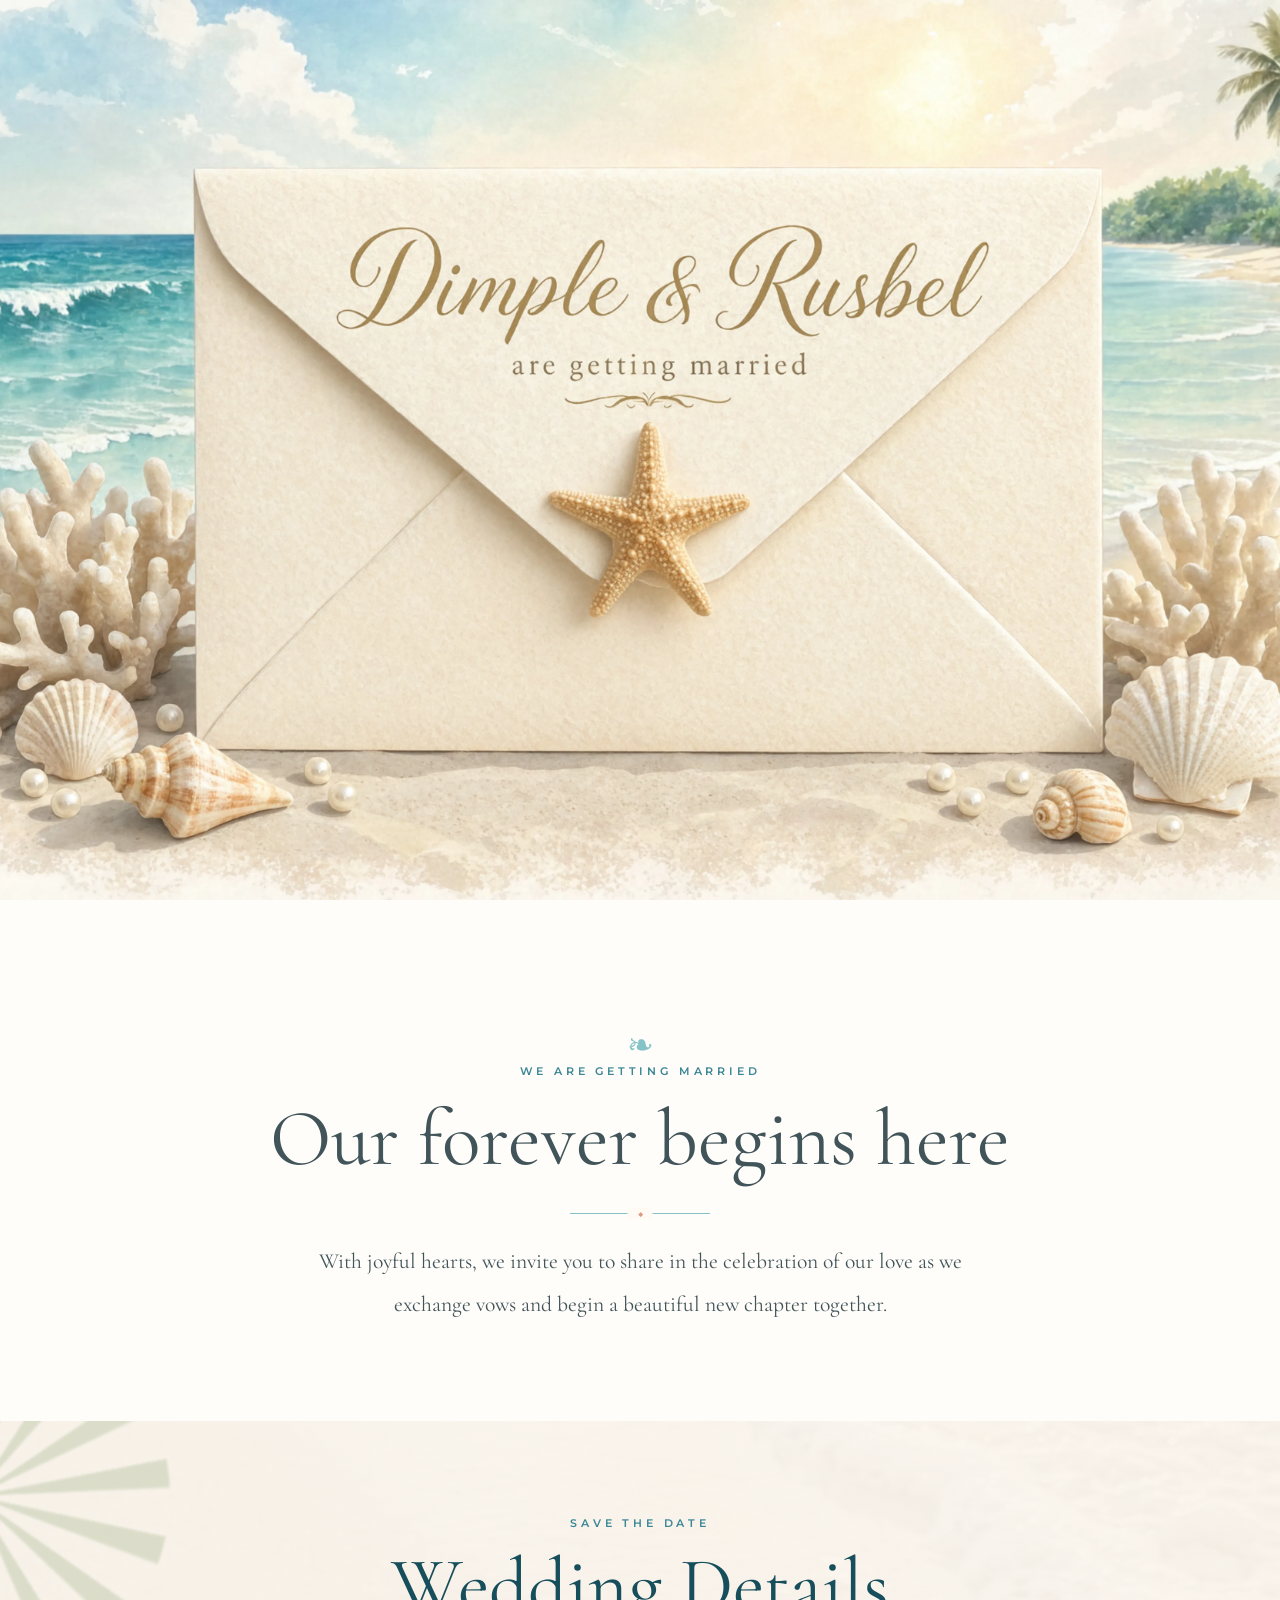
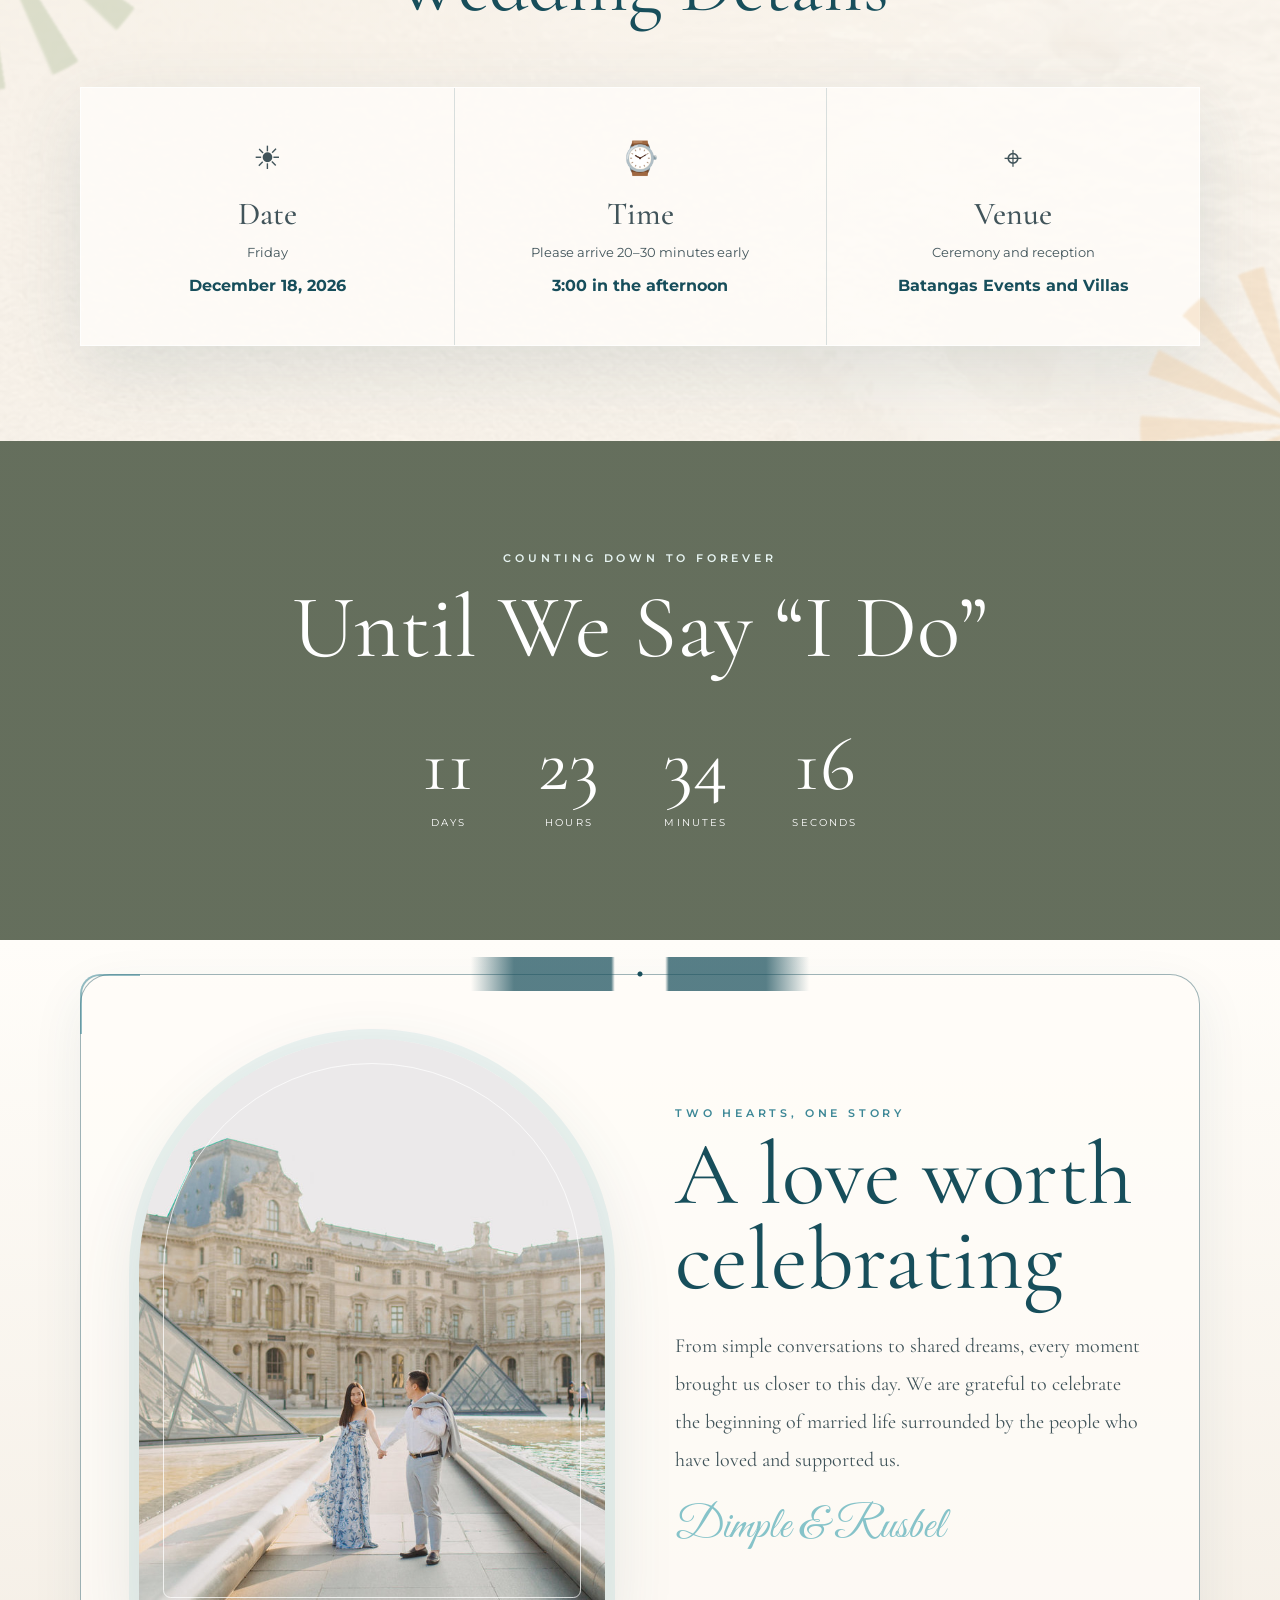
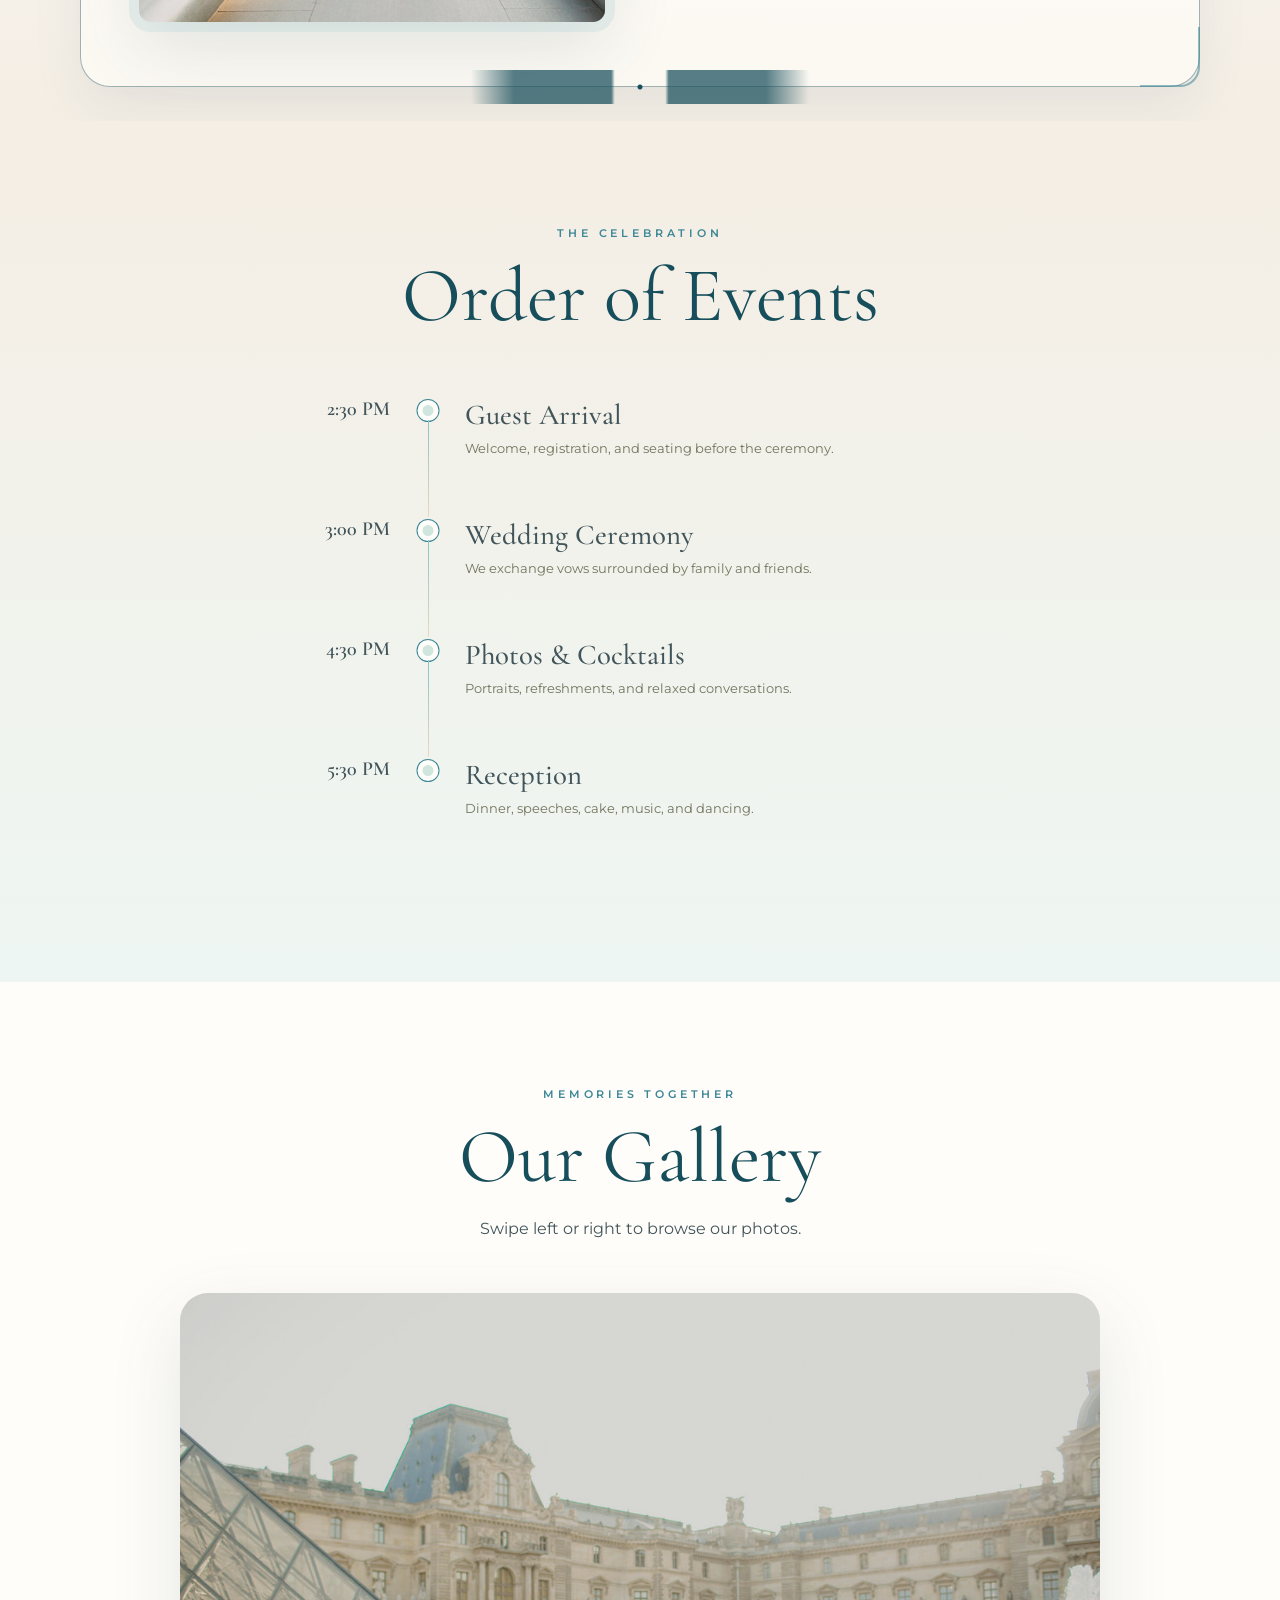
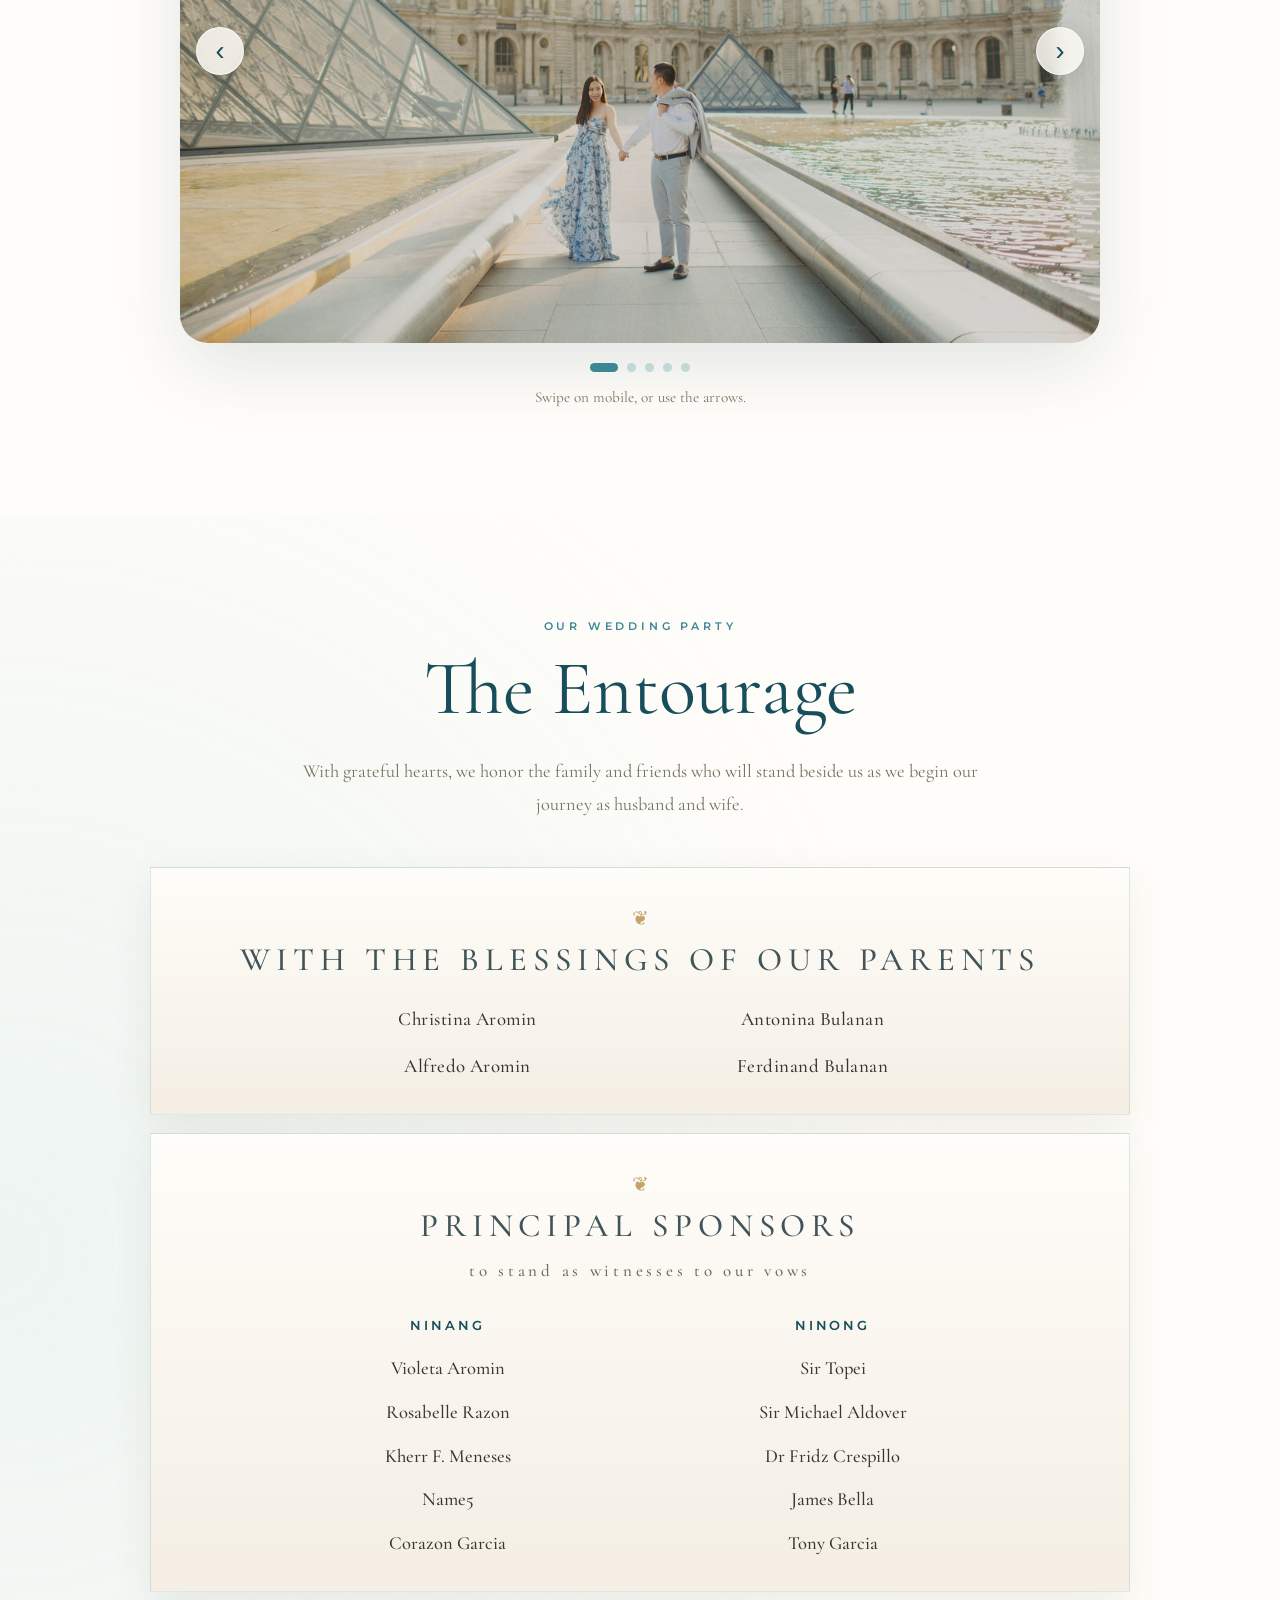
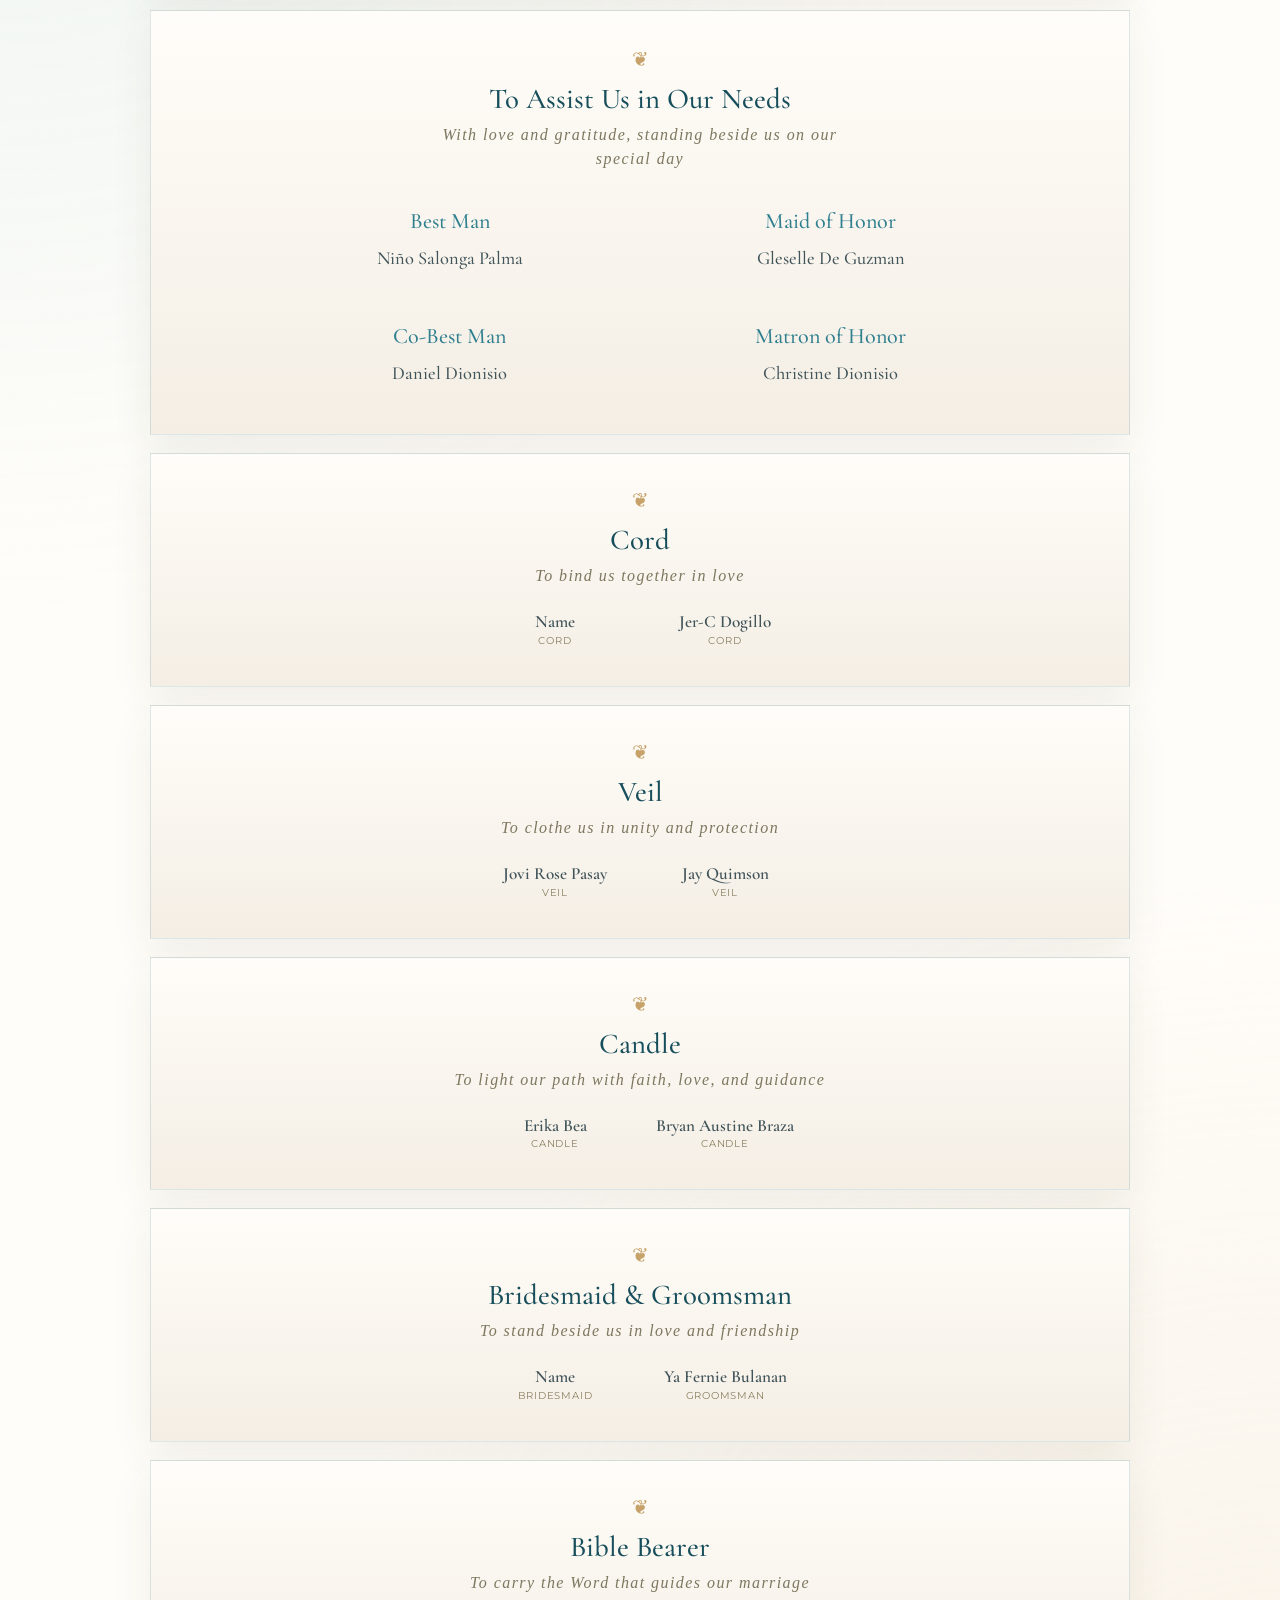
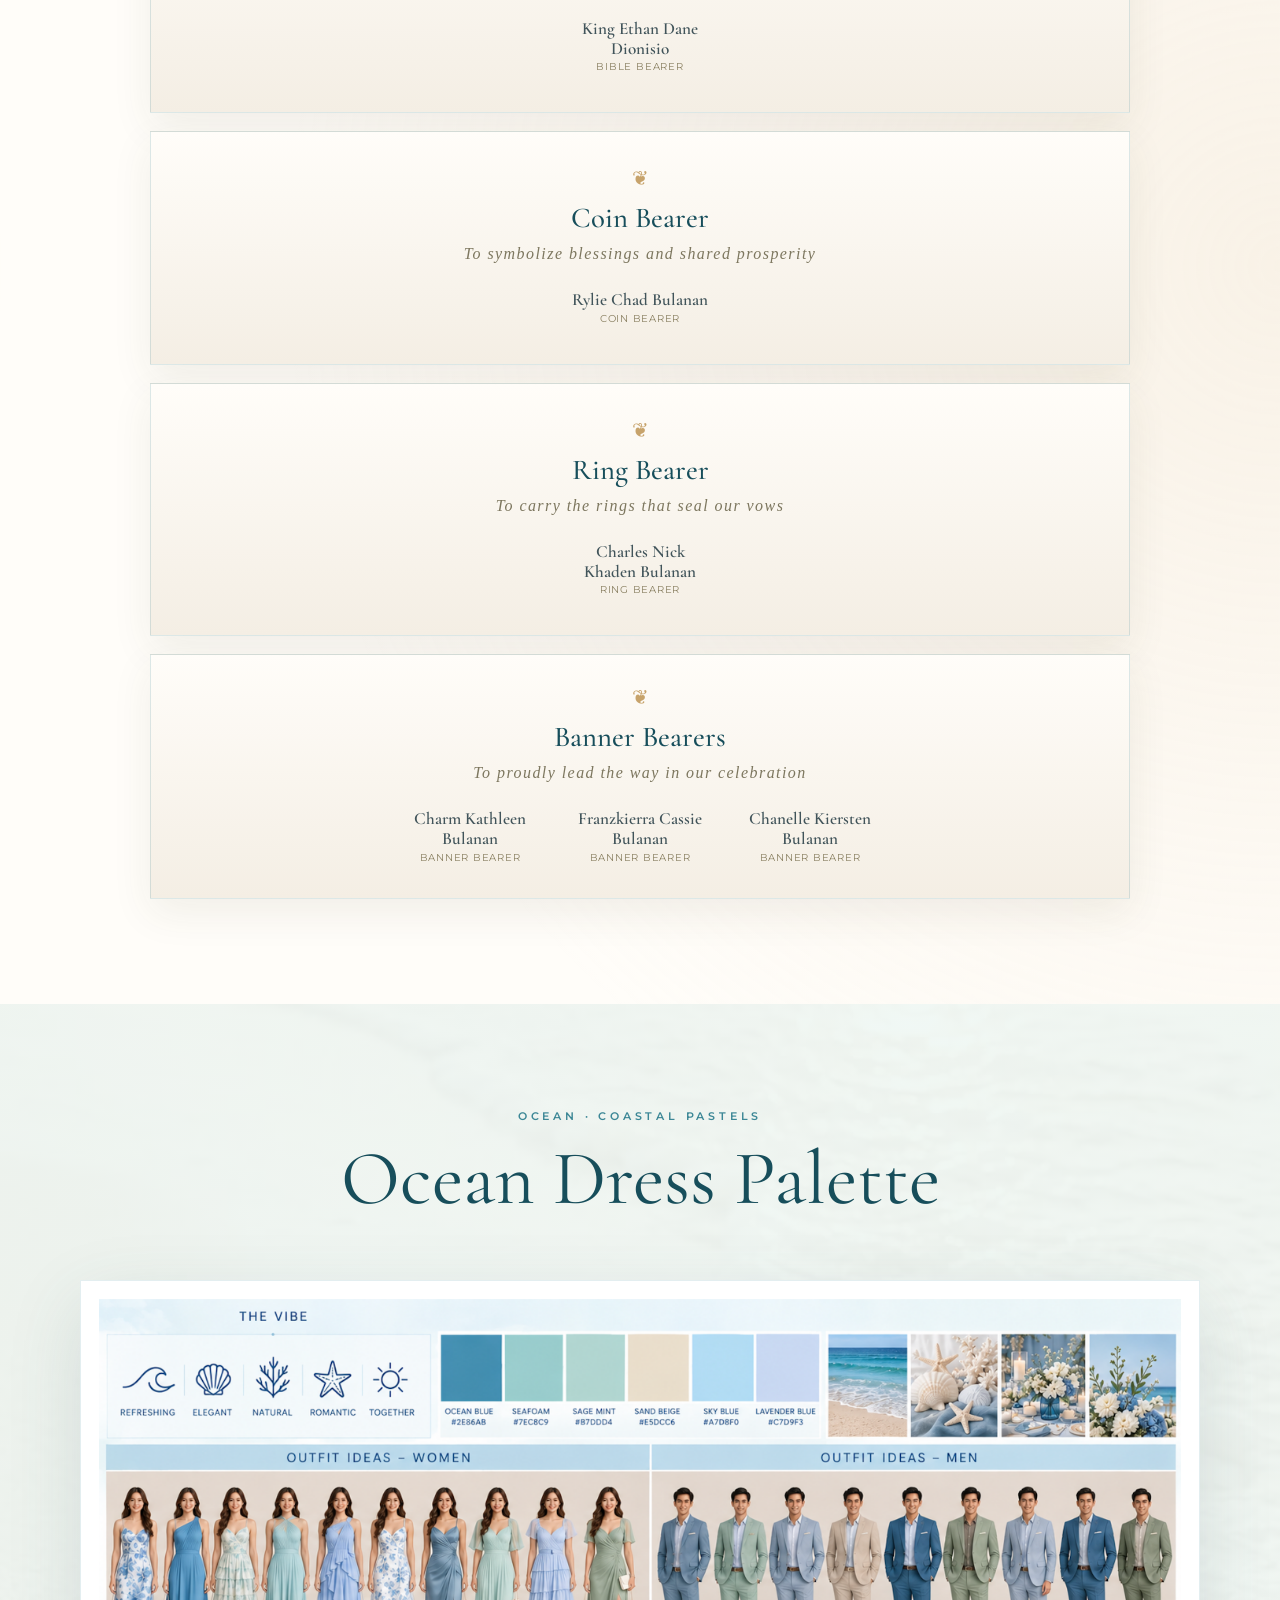
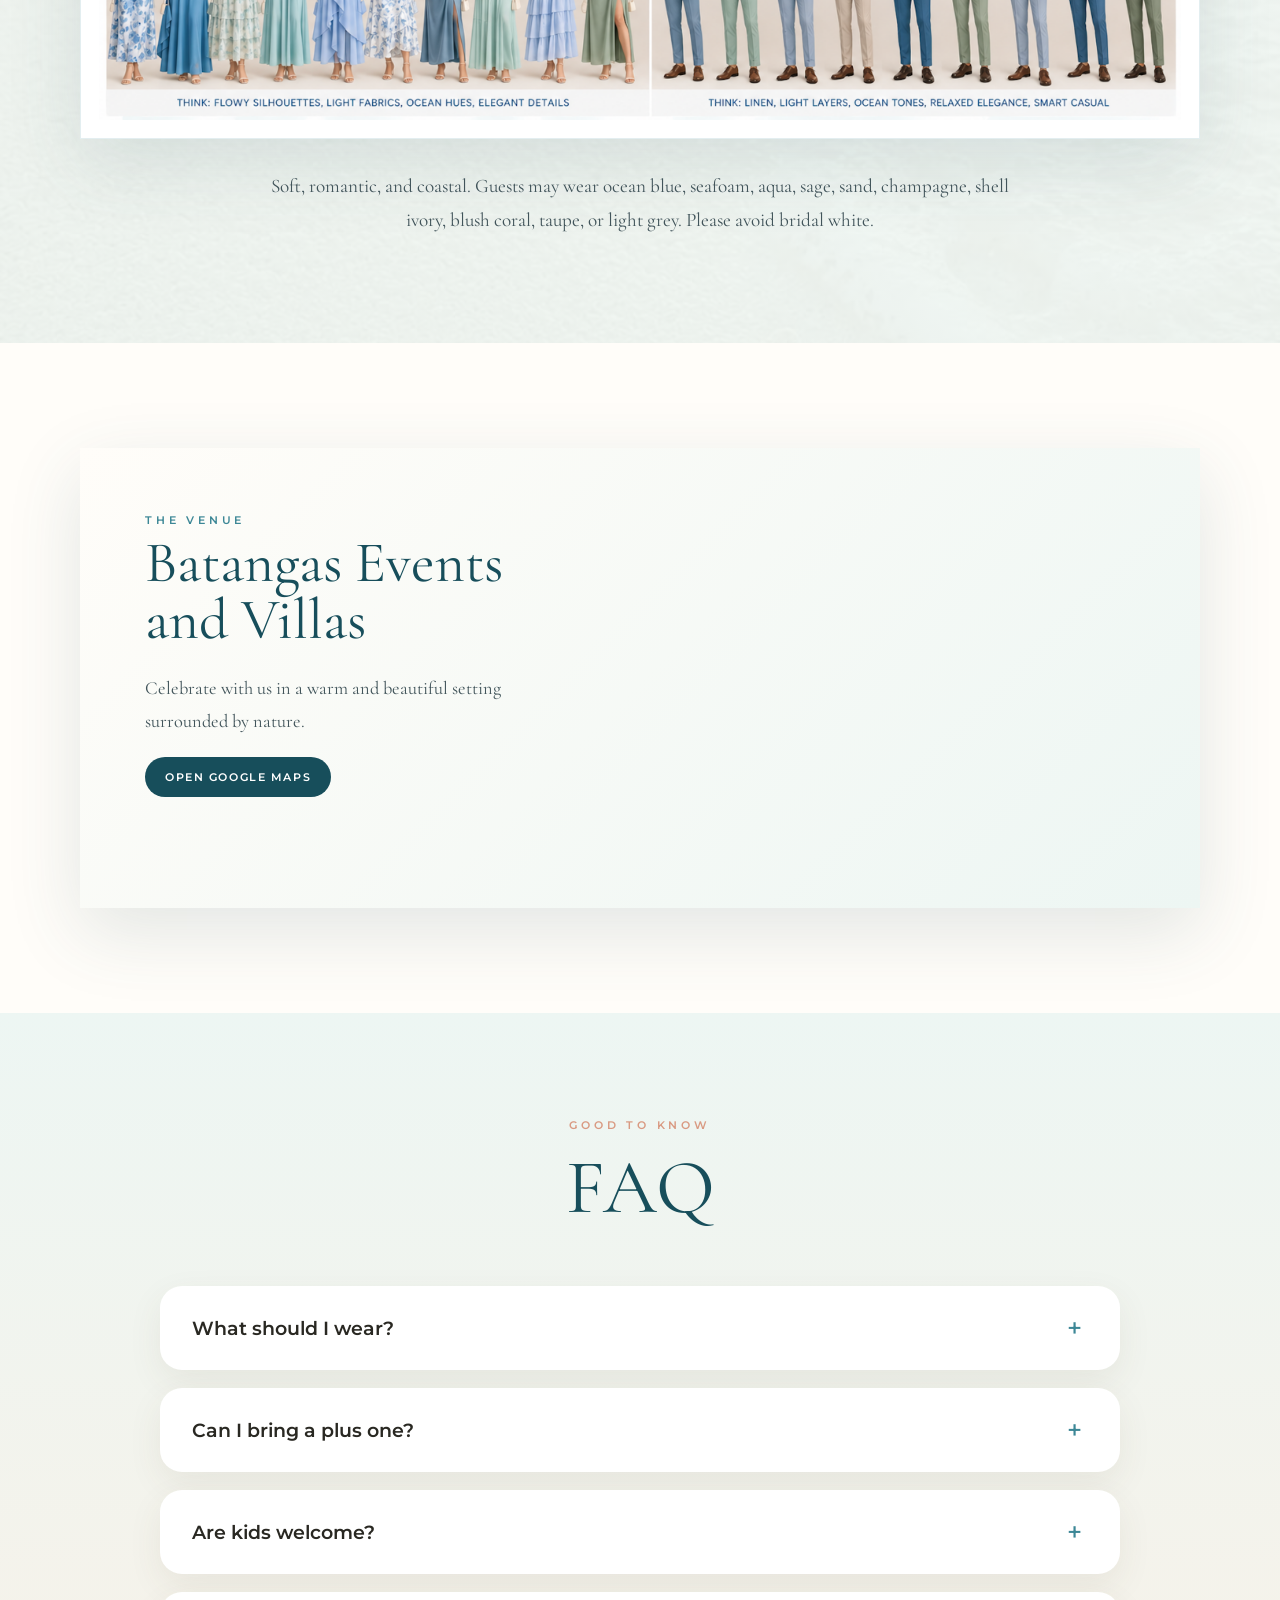
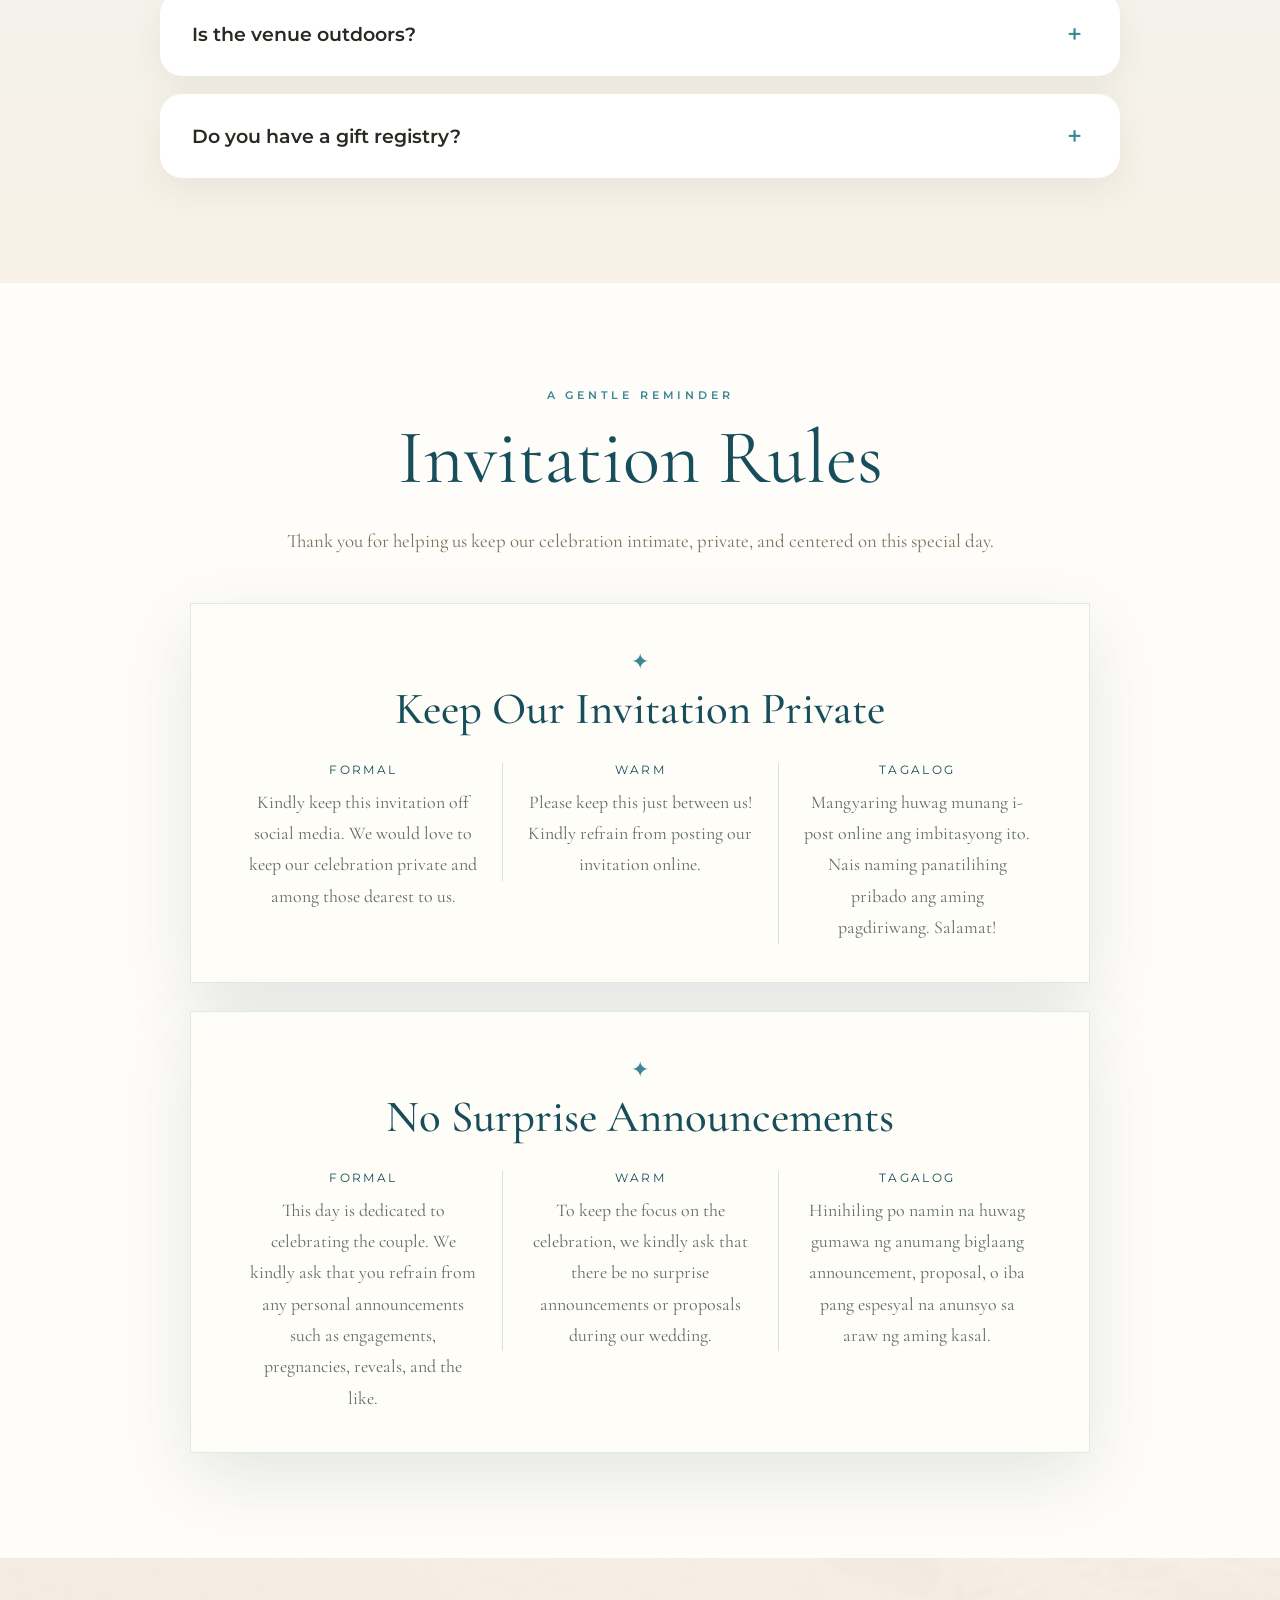
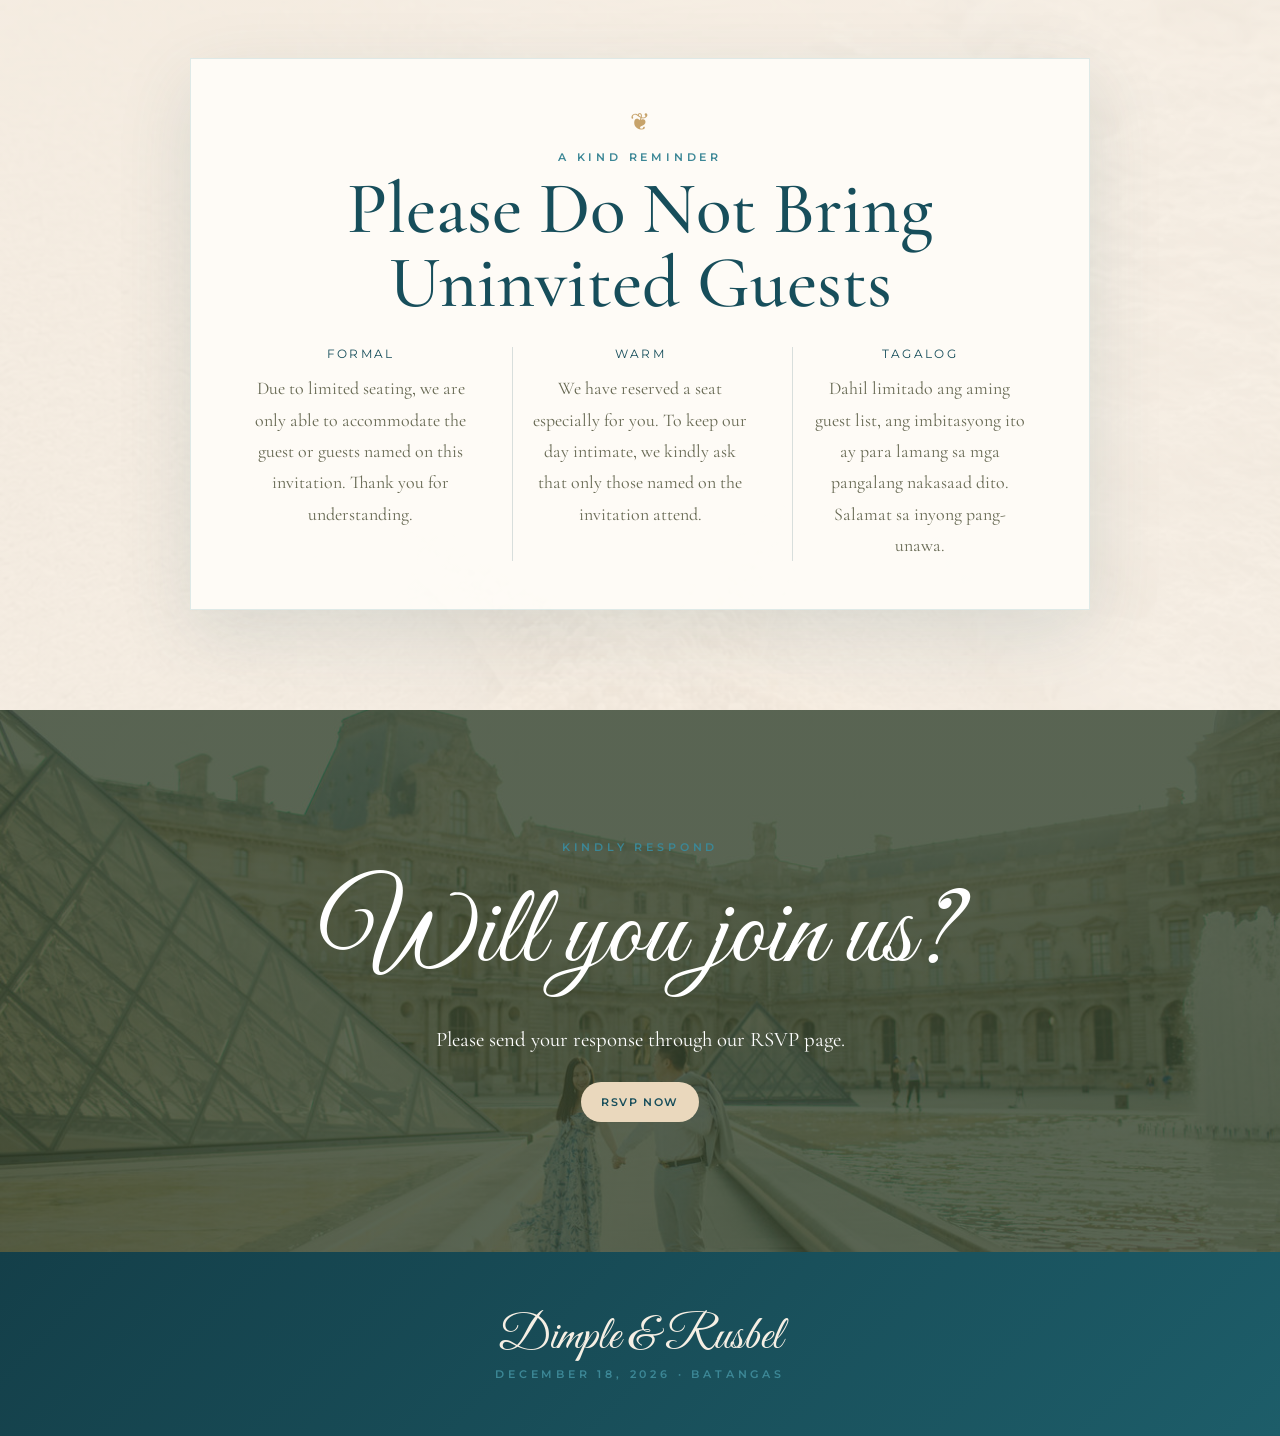
==== commit 9bdeacab: "Add files via upload" ====
--- a/index.html
+++ b/index.html
@@ -8,454 +8,103 @@
   <link rel="preconnect" href="https://fonts.googleapis.com">
   <link rel="preconnect" href="https://fonts.gstatic.com" crossorigin>
   <link href="https://fonts.googleapis.com/css2?family=Cormorant+Garamond:wght@400;500;600&family=Great+Vibes&family=Montserrat:wght@400;500;600&display=swap" rel="stylesheet">
-  <style>
-    :root{--ink:#50523a;--deep:#34452e;--dark-yellow:#9a6b00;--sage:#a9b993;--cream:#fffaf0;--paper:#fffdf8;--yellow:#f3d879;--gold:#c8a24f;--peach:#f7d6bf;--line:rgba(98,103,67,.23);--shadow:0 24px 70px rgba(75,72,44,.14)}
-    *{box-sizing:border-box} html{scroll-behavior:smooth} body{margin:0;background:var(--paper);color:var(--ink);font-family:Montserrat,Arial,sans-serif;overflow-x:hidden}
-    body::before{content:"";position:fixed;inset:0;pointer-events:none;opacity:.34;background-image:radial-gradient(rgba(95,95,65,.12) .55px,transparent .55px);background-size:5px 5px;z-index:20}
-    a{color:inherit}.serif{font-family:"Cormorant Garamond",serif}.script{font-family:"Great Vibes",cursive}.eyebrow{font-size:.7rem;letter-spacing:.34em;text-transform:uppercase;font-weight:600;color:#707352}.shell{width:min(1120px,calc(100% - 32px));margin:auto}
-    .opening{position:fixed;inset:0;background:linear-gradient(145deg,#fff9e8,#f5e5aa);z-index:99;display:grid;place-items:center;overflow:hidden;transition:opacity .9s ease,visibility .9s ease}.opening.hidden{opacity:0;visibility:hidden;pointer-events:none}
-    .opening-stage{position:absolute;inset:0;display:grid;place-items:center;transition:opacity .7s ease,transform .7s ease,visibility .7s ease}.opening-stage.is-hidden{opacity:0;transform:scale(.94);visibility:hidden;pointer-events:none}
-    .envelope{width:min(470px,88vw);text-align:center;padding:70px 34px 54px;background:rgba(255,255,255,.74);border:1px solid rgba(255,255,255,.94);box-shadow:var(--shadow);position:relative;clip-path:polygon(0 8%,50% 0,100% 8%,100% 100%,0 100%)}
-    .envelope:before,.envelope:after{content:"";position:absolute;width:150px;height:190px;background:radial-gradient(ellipse at center,#f8e8a9 0 8%,transparent 9%),radial-gradient(ellipse at center,#b7c89d 0 12%,transparent 13%);opacity:.5}.envelope:before{left:-65px;bottom:-80px;transform:rotate(30deg)}.envelope:after{right:-65px;top:-65px;transform:rotate(-145deg)}
-    .opening h1{font-size:clamp(3.4rem,12vw,6rem);font-weight:400;margin:13px 0 4px;color:var(--dark-yellow)}.opening p{font-family:"Cormorant Garamond",serif;font-size:1.2rem}.open-btn{border:0;border-radius:999px;padding:15px 27px;background:var(--dark-yellow);color:#fff;text-decoration:none;font:600 .72rem Montserrat;letter-spacing:.17em;text-transform:uppercase;cursor:pointer;display:inline-flex;align-items:center;justify-content:center;transition:.25s}.open-btn:hover{transform:translateY(-2px);filter:brightness(.92)}
-    .video-stage{
-      position:absolute;
-      inset:0;
-      width:100vw;
-      height:100dvh;
-      min-height:100svh;
-      background:#C6BBA7;
-      overflow:hidden;
-      display:flex;
-      align-items:center;
-      justify-content:center;
-      isolation:isolate;
-    }
-    .video-stage::before{
-      content:"";
-      position:absolute;
-      inset:-12%;
-      background:radial-gradient(circle at 50% 50%,
-        rgba(198,187,167,.18) 0%,
-        rgba(198,187,167,.54) 46%,
-        rgba(198,187,167,.88) 72%,
-        #C6BBA7 100%);
-      filter:blur(28px);
-      z-index:-1;
-      pointer-events:none;
-    }
-    .intro-video{
-      display:block;
-      width:100vw;
-      height:100dvh;
-      max-width:100vw;
-      max-height:100dvh;
-      object-fit:contain;
-      object-position:center center;
-      background:#C6BBA7;
-      -webkit-mask-image:radial-gradient(
-        ellipse 70% 68% at center,
-        #000 0%,
-        #000 80%,
-        rgba(0,0,0,.92) 88%,
-        rgba(0,0,0,.55) 95%,
-        transparent 100%
-      );
-      mask-image:radial-gradient(
-        ellipse 70% 68% at center,
-        #000 0%,
-        #000 80%,
-        rgba(0,0,0,.92) 88%,
-        rgba(0,0,0,.55) 95%,
-        transparent 100%
-      );
-    }
-    .video-stage.is-hidden .intro-video{visibility:hidden}
-    @media(max-width:800px){
-      .video-stage{
-        width:100vw;
-        height:100svh;
-        min-height:100svh;
-        padding:
-          env(safe-area-inset-top)
-          env(safe-area-inset-right)
-          env(safe-area-inset-bottom)
-          env(safe-area-inset-left);
-      }
-      .intro-video{
-        width:100%;
-        height:100%;
-        max-width:100%;
-        max-height:100%;
-        object-fit:contain;
-      }
-    }
-    @media(orientation:landscape) and (max-height:600px){
-      .intro-video{
-        width:100%;
-        height:100%;
-        object-fit:contain;
-      }
-    }
-    @media(max-width:800px){
-      .video-stage{
-        min-height:100svh;
-        background:
-          radial-gradient(circle at 50% 48%,
-            #b5aa9a 0%,
-            #d4cbc0 45%,
-            #f4ede3 74%,
-            #fffaf0 90%,
-            #fffdf8 100%);
-      }
-      .intro-video{
-        width:100vw;
-        height:100svh;
-        max-width:100vw;
-        max-height:100svh;
-        object-fit:contain;
-        -webkit-mask-image:radial-gradient(
-          ellipse 76% 56% at center,
-          #000 0%,
-          #000 78%,
-          rgba(0,0,0,.78) 90%,
-          transparent 100%
-        );
-        mask-image:radial-gradient(
-          ellipse 76% 56% at center,
-          #000 0%,
-          #000 78%,
-          rgba(0,0,0,.78) 90%,
-          transparent 100%
-        );
-      }
-    }
-    @media(max-width:800px){
-      .video-stage{
-        width:100vw;
-        height:100dvh;
-        min-height:100svh;
-        padding:
-          env(safe-area-inset-top)
-          env(safe-area-inset-right)
-          env(safe-area-inset-bottom)
-          env(safe-area-inset-left);
-      }
-      .intro-video{
-        width:100%;
-        height:100%;
-        max-width:100%;
-        max-height:100%;
-        object-fit:contain;
-        object-position:center center;
-      }
-    }
-    @media(orientation:landscape) and (max-height:600px){
-      .video-stage{
-        height:100dvh;
-        min-height:100dvh;
-      }
-      .intro-video{
-        width:100%;
-        height:100%;
-        object-fit:contain;
-      }
-    }
-    @media(max-width:800px){
-      .video-stage{
-        width:100vw;
-        height:100dvh;
-        min-height:100svh;
-        background:#C6BBA7;
-        padding:
-          env(safe-area-inset-top)
-          env(safe-area-inset-right)
-          env(safe-area-inset-bottom)
-          env(safe-area-inset-left);
-      }
-      .intro-video{
-        width:100%;
-        height:100%;
-        max-width:100%;
-        max-height:100%;
-        object-fit:contain;
-        object-position:center center;
-        background:#C6BBA7;
-        -webkit-mask-image:radial-gradient(
-          ellipse 82% 62% at center,
-          #000 0%,
-          #000 82%,
-          rgba(0,0,0,.78) 92%,
-          transparent 100%
-        );
-        mask-image:radial-gradient(
-          ellipse 82% 62% at center,
-          #000 0%,
-          #000 82%,
-          rgba(0,0,0,.78) 92%,
-          transparent 100%
-        );
-      }
-    }
-    @media(prefers-reduced-motion:reduce){.opening,.opening-stage{transition-duration:.2s}}
-    header{position:absolute;top:0;left:0;right:0;z-index:10;padding:22px 0}.nav{display:flex;justify-content:space-between;align-items:center;color:#fff;text-shadow:0 2px 12px rgba(0,0,0,.25)}.brand{font-family:"Great Vibes";font-size:2rem;text-decoration:none}.nav-links{display:flex;gap:23px;align-items:center}.nav-links a{text-decoration:none;font-size:.68rem;letter-spacing:.13em;text-transform:uppercase;font-weight:600}.nav-links .pill{padding:10px 16px;border:1px solid rgba(255,255,255,.7);border-radius:999px}
-    .hero{min-height:100svh;display:grid;place-items:center;position:relative;background:linear-gradient(180deg,rgba(25,32,23,.12),rgba(25,32,23,.48)),url('dimple-rusbel-hero.png') center/cover no-repeat;color:#fff;text-align:center}.hero:after{content:"";position:absolute;inset:auto 0 0;height:210px;background:linear-gradient(transparent,var(--paper))}.hero-content{position:relative;z-index:2;padding:120px 20px}.hero h1{font-size:clamp(5rem,13vw,10rem);font-weight:400;line-height:.72;margin:28px 0 32px;text-shadow:0 7px 30px rgba(0,0,0,.18)}.hero .date{font-family:"Cormorant Garamond",serif;font-size:clamp(1.3rem,3vw,1.9rem);letter-spacing:.2em}.scroll{position:absolute;z-index:3;bottom:42px;font-size:.62rem;letter-spacing:.24em;text-transform:uppercase}.scroll:after{content:"";display:block;width:1px;height:34px;background:#fff;margin:10px auto}
-    section{position:relative}.intro{padding:125px 0 95px;text-align:center}.intro .leaf{font-size:2rem;color:var(--gold)}.intro h2{font-size:clamp(2.7rem,7vw,5rem);font-weight:400;margin:12px 0}.intro p{max-width:710px;margin:0 auto;line-height:2;font-family:"Cormorant Garamond",serif;font-size:1.35rem}.ornament{width:140px;height:1px;background:var(--gold);margin:26px auto;position:relative}.ornament:after{content:"◆";position:absolute;left:50%;top:50%;transform:translate(-50%,-52%);background:var(--paper);padding:0 10px;font-size:.58rem;color:var(--gold)}
-    .details{padding:95px 0;background:#f5efd9;overflow:hidden}.details:before,.details:after{content:"";position:absolute;border-radius:50%;filter:blur(1px);opacity:.35}.details:before{width:390px;height:390px;left:-220px;top:-120px;background:radial-gradient(circle,#e8ce77 0 4%,transparent 5%),repeating-conic-gradient(from 10deg,#a8b992 0 8deg,transparent 9deg 23deg)}.details:after{width:330px;height:330px;right:-190px;bottom:-150px;background:repeating-conic-gradient(#efc899 0 9deg,transparent 10deg 24deg)}.section-title{text-align:center;margin-bottom:55px}.section-title h2{font-size:clamp(3rem,6vw,5rem);font-weight:400;margin:9px 0}.detail-grid{display:grid;grid-template-columns:repeat(3,1fr);background:rgba(255,255,255,.65);border:1px solid rgba(255,255,255,.8);box-shadow:var(--shadow)}.detail-card{padding:50px 30px;text-align:center}.detail-card+ .detail-card{border-left:1px solid var(--line)}.detail-card .icon{font-size:2rem}.detail-card h3{font:500 2rem "Cormorant Garamond";margin:17px 0 8px}.detail-card p{font-size:.8rem;line-height:1.8;margin:0}.detail-card strong{display:block;margin-top:12px;color:var(--dark-yellow)}
-    .countdown-wrap{padding:110px 0;text-align:center;background:linear-gradient(rgba(47,61,38,.74),rgba(47,61,38,.74)),url('dimple-rusbel-hero.png') center 42%/cover fixed;color:#fff}.countdown-wrap h2{font-size:clamp(3rem,7vw,5.6rem);font-weight:400;margin:8px}.countdown{display:flex;justify-content:center;gap:clamp(18px,5vw,70px);margin-top:36px}.count-item b{display:block;font:400 clamp(2.3rem,6vw,4.8rem) "Cormorant Garamond"}.count-item span{font-size:.61rem;letter-spacing:.22em;text-transform:uppercase}
-    .story{padding:110px 0}.story-grid{display:grid;grid-template-columns:1fr 1fr;align-items:center;gap:70px}.story-photo{aspect-ratio:4/5;background:url('dimple-rusbel-hero.png') 44% center/cover;border-radius:240px 240px 12px 12px;box-shadow:var(--shadow);position:relative}.story-photo:before{content:"";position:absolute;inset:24px;border:1px solid rgba(255,255,255,.75);border-radius:220px 220px 8px 8px}.story-copy h2{font-size:clamp(3.2rem,7vw,5.7rem);font-weight:400;line-height:.95;margin:12px 0 25px}.story-copy p{font:1.25rem/1.9 "Cormorant Garamond",serif}.signature{font-size:2.8rem;color:var(--gold);margin-top:20px}
-    .schedule{padding:105px 0;background:#fbf5e7}.timeline{max-width:760px;margin:auto}.event{display:grid;grid-template-columns:130px 35px 1fr;gap:20px;min-height:120px}.event-time{text-align:right;font:600 1.25rem "Cormorant Garamond"}.event-mark{position:relative}.event-mark:before{content:"";position:absolute;width:11px;height:11px;background:var(--yellow);border:5px solid var(--paper);box-shadow:0 0 0 1px var(--gold);border-radius:50%;top:3px;left:50%;transform:translateX(-50%)}.event:not(:last-child) .event-mark:after{content:"";position:absolute;width:1px;background:var(--gold);top:23px;bottom:0;left:50%}.event-info h3{font:500 1.8rem "Cormorant Garamond";margin:0 0 6px}.event-info p{font-size:.82rem;line-height:1.65;margin:0;color:#73745e}
-    .gallery{padding:105px 0}.gallery-carousel{position:relative;max-width:920px;margin:auto}.gallery-viewport{overflow:hidden;border-radius:28px;box-shadow:var(--shadow);touch-action:pan-y}.gallery-track{display:flex;transition:transform .5s cubic-bezier(.22,.61,.36,1);will-change:transform}.gallery-item{flex:0 0 100%;min-width:100%;height:clamp(360px,62vw,650px);position:relative;overflow:hidden;background:linear-gradient(135deg,#ede3b8,#b8c7a5)}.gallery-item:first-child{background:url('dimple-rusbel-hero.png') center/cover}.gallery-item:after{content:attr(data-label);position:absolute;inset:0;display:grid;place-items:center;color:rgba(255,255,255,.92);font:400 clamp(1.5rem,4vw,2.3rem) "Cormorant Garamond";background:rgba(62,73,45,.12)}.gallery-item:first-child:after{content:""}.gallery-item:nth-child(3){background:linear-gradient(145deg,#f5d59b,#f7e9c6)}.gallery-item:nth-child(4){background:linear-gradient(145deg,#b7c89d,#e9efd9)}.gallery-item:nth-child(5){background:linear-gradient(145deg,#f4d4c1,#f8ebdf)}.gallery-arrow{position:absolute;top:50%;transform:translateY(-50%);z-index:3;width:48px;height:48px;border-radius:50%;border:1px solid rgba(255,255,255,.75);background:rgba(255,253,248,.82);backdrop-filter:blur(8px);-webkit-backdrop-filter:blur(8px);color:var(--dark-yellow);font-size:1.7rem;cursor:pointer;display:grid;place-items:center;box-shadow:0 10px 28px rgba(55,55,35,.18)}.gallery-arrow:hover{background:#fff}.gallery-arrow.prev{left:16px}.gallery-arrow.next{right:16px}.gallery-dots{display:flex;justify-content:center;gap:9px;margin-top:20px}.gallery-dot{width:9px;height:9px;padding:0;border:0;border-radius:50%;background:rgba(177,141,34,.28);cursor:pointer;transition:.25s}.gallery-dot.active{width:28px;border-radius:999px;background:var(--dark-yellow)}.gallery-hint{text-align:center;margin-top:13px;font:.95rem/1.6 "Cormorant Garamond",serif;color:#77755f}
-    .guest-note{padding:100px 0;background:#f8f2e5}.guest-note-card{max-width:900px;margin:auto;background:rgba(255,255,255,.82);border:1px solid rgba(200,162,79,.28);box-shadow:var(--shadow);padding:48px 42px;text-align:center;position:relative}.guest-note-card:before{content:"❦";display:block;color:var(--gold);font-size:1.5rem;margin-bottom:14px}.guest-note-card h2{font:500 clamp(2.5rem,6vw,4.6rem) "Cormorant Garamond",serif;line-height:1;margin:8px 0 28px;color:var(--dark-yellow)}.guest-note-grid{display:grid;grid-template-columns:repeat(3,1fr);gap:24px;text-align:left}.guest-note-block{padding:0 18px}.guest-note-block+ .guest-note-block{border-left:1px solid var(--line)}.guest-note-block h3{font:.72rem Montserrat,sans-serif;letter-spacing:.2em;text-transform:uppercase;text-align:center;color:var(--dark-yellow);margin:0 0 12px}.guest-note-block p{font:1.12rem/1.75 "Cormorant Garamond",serif;text-align:center;margin:0;color:#666852}
-    .entourage{padding:105px 0;background:#fffdf8}.entourage-intro{max-width:680px;margin:-35px auto 46px;text-align:center;font:1.15rem/1.8 "Cormorant Garamond",serif;color:#73745e}.entourage-grid{display:grid;grid-template-columns:repeat(2,1fr);gap:18px;max-width:980px;margin:auto}.entourage-card{background:#fbf5e7;border:1px solid rgba(200,162,79,.22);padding:30px 24px;text-align:center;box-shadow:0 14px 38px rgba(75,72,44,.08);position:relative}.entourage-card:before{content:"❦";display:block;color:var(--gold);font-size:1.25rem;margin-bottom:10px}.entourage-card.wide{grid-column:1/-1}.entourage-card h3{font:500 1.8rem "Cormorant Garamond",serif;margin:0 0 7px;color:var(--dark-yellow)}.entourage-saying{margin:0 auto 20px;max-width:420px;font:italic 1rem/1.5 "Cormorant Garamond",serif;letter-spacing:.09em;color:#7d775f}.primary-sponsors-card .entourage-saying{margin-bottom:24px}.people-row{display:flex;flex-wrap:wrap;justify-content:center;align-items:flex-start;gap:16px 28px}.person{width:142px;text-align:center;padding:4px 0}.person-name{display:block;font:600 1.07rem/1.15 "Cormorant Garamond",serif;color:var(--ink)}.person-role{display:block;margin-top:3px;font-size:.6rem;line-height:1.35;letter-spacing:.08em;text-transform:uppercase;color:#8a8062}.primary-sponsors-card{padding:38px 26px}.sponsor-columns{display:grid;grid-template-columns:repeat(2,minmax(0,1fr));gap:42px;margin-top:8px}.sponsor-column h4{margin:0 0 20px;font:600 1.5rem "Cormorant Garamond",serif;color:var(--dark-yellow)}.sponsor-column .people-row{gap:22px 18px}.sponsor-column .person{width:120px}.sponsor-column .person-name{font-size:1rem}.entourage-link-wrap{text-align:center;margin-top:32px}.entourage-link{display:inline-block;font-size:.68rem;letter-spacing:.17em;text-transform:uppercase;text-decoration:none;border-bottom:1px solid var(--gold);padding-bottom:5px;color:var(--dark-yellow)}
-
-    /* Formal entourage layout for parents and primary sponsors */
-    .formal-entourage-block{
-      grid-column:1/-1;
-      background:#fbf5e7;
-      border:1px solid rgba(200,162,79,.22);
-      box-shadow:0 14px 38px rgba(75,72,44,.08);
-      padding:38px 26px 34px;
-      text-align:center;
-      position:relative;
-    }
-    .formal-entourage-block::before{
-      content:"❦";
-      display:block;
-      color:var(--gold);
-      font-size:1.25rem;
-      margin-bottom:10px;
-    }
-    .formal-entourage-title{
-      margin:0 0 26px;
-      font:500 clamp(1.55rem,3vw,2.05rem) "Cormorant Garamond",serif;
-      letter-spacing:.18em;
-      text-transform:uppercase;
-      color:var(--ink);
-    }
-    .formal-entourage-subtitle{
-      margin:-14px 0 30px;
-      font:500 1.06rem/1.7 "Cormorant Garamond",serif;
-      letter-spacing:.22em;
-      color:#6f6a5b;
-    }
-    .formal-pairs{
-      display:grid;
-      grid-template-columns:repeat(2,minmax(0,1fr));
-      gap:18px 70px;
-      max-width:620px;
-      margin:0 auto;
-      align-items:start;
-    }
-    .formal-pair-name{
-      font:500 1.18rem/1.5 "Cormorant Garamond",serif;
-      color:#38372f;
-      letter-spacing:.025em;
-    }
-    .formal-sponsor-columns{
-      display:grid;
-      grid-template-columns:repeat(2,minmax(0,1fr));
-      gap:26px 90px;
-      max-width:680px;
-      margin:0 auto;
-    }
-    .formal-sponsor-column h4{
-      margin:0 0 20px;
-      font:600 .84rem/1.4 Montserrat,sans-serif;
-      letter-spacing:.22em;
-      text-transform:uppercase;
-      color:var(--dark-yellow);
-    }
-    .formal-sponsor-list{
-      display:grid;
-      gap:17px;
-    }
-    .formal-sponsor-name{
-      font:500 1.16rem/1.45 "Cormorant Garamond",serif;
-      color:#38372f;
-    }
-    @media(max-width:600px){
-      .formal-entourage-block{padding:30px 18px 28px}
-      .formal-entourage-title{font-size:1.42rem;letter-spacing:.14em}
-      .formal-entourage-subtitle{font-size:.96rem;letter-spacing:.16em}
-      .formal-pairs,
-      .formal-sponsor-columns{
-        grid-template-columns:repeat(2,minmax(0,1fr));
-        gap:15px 24px;
-      }
-      .formal-pair-name,
-      .formal-sponsor-name{font-size:1.02rem}
-    }
-
-
-    .honor-pair-card{grid-column:1/-1;background:#fbf5e7;border:1px solid rgba(200,162,79,.22);box-shadow:0 14px 38px rgba(75,72,44,.08);padding:36px 26px;text-align:center;position:relative}
-    .honor-pair-card::before{content:"❦";display:block;color:var(--gold);font-size:1.25rem;margin-bottom:10px}
-    .honor-pair-title{margin:0 0 7px;font:500 1.8rem "Cormorant Garamond",serif;color:var(--dark-yellow)}
-    .honor-pair-saying{margin:0 auto 24px;max-width:420px;font:italic 1rem/1.5 "Cormorant Garamond",serif;letter-spacing:.09em;color:#7d775f}
-    .honor-pair-grid{display:grid;grid-template-columns:repeat(2,minmax(0,1fr));max-width:720px;margin:0 auto;gap:26px 42px}
-    .honor-pair-cell{padding:12px 16px}
-    .honor-role{display:block;font:500 1.38rem/1.35 "Cormorant Garamond",serif;color:var(--dark-yellow);margin-bottom:9px}
-    .honor-name{display:block;font:500 1.15rem/1.4 "Cormorant Garamond",serif;color:var(--ink)}
-    @media(max-width:520px){.honor-pair-card{padding:30px 16px}.honor-pair-cell{padding:18px 10px}.honor-role{font-size:1.08rem}.honor-name{font-size:1rem}}
-
-
-    .entourage-card.uniform-wide{
-      grid-column:1/-1;
-      min-height:210px;
-      display:flex;
-      flex-direction:column;
-      justify-content:center;
-      align-items:center;
-      padding:34px 26px;
-    }
-    .entourage-card.uniform-wide .people-row{
-      width:100%;
-      max-width:720px;
-    }
-    @media(max-width:800px){
-      .entourage-card.uniform-wide{
-        grid-column:auto;
-        min-height:0;
-      }
-    }
-
-    .dress{padding:105px 0;background:#f3edda}.dress-card{padding:18px;background:white;box-shadow:var(--shadow)}.dress-card img{display:block;width:100%;height:auto}.dress-note{text-align:center;max-width:760px;margin:30px auto 0;font:1.2rem/1.8 "Cormorant Garamond",serif}.rules{padding:105px 0;background:#fffdf8}.rules-intro{max-width:720px;margin:-34px auto 44px;text-align:center;font:1.18rem/1.8 "Cormorant Garamond",serif;color:#73745e}.rules-grid{display:grid;grid-template-columns:repeat(2,minmax(0,1fr));gap:24px;max-width:980px;margin:auto}.rule-card{background:#fff;padding:14px;box-shadow:var(--shadow);border:1px solid rgba(200,162,79,.18)}.rule-card img{display:block;width:100%;height:auto}.rule-caption{text-align:center;padding:18px 12px 8px}.rule-caption h3{font:500 1.8rem "Cormorant Garamond",serif;color:var(--dark-yellow);margin:0 0 6px}.rule-caption p{font-size:.76rem;line-height:1.7;color:#77755f;margin:0}
-
-    .faq{
-      padding:105px 0;
-      background:#fbf3e6;
-    }
-    .faq .section-title{
-      margin-bottom:52px;
-    }
-    .faq .section-title .eyebrow{
-      color:#d88f72;
-    }
-    .faq .section-title h2{
-      color:#2f675d;
-    }
-    .faq-list{
-      max-width:960px;
-      margin:0 auto;
-      display:grid;
-      gap:18px;
-    }
-    .faq-item{
-      background:#fff;
-      border-radius:22px;
-      box-shadow:0 12px 34px rgba(91,72,49,.08);
-      overflow:hidden;
-      transition:box-shadow .3s ease,transform .3s ease;
-    }
-    .faq-item:hover{
-      box-shadow:0 16px 38px rgba(91,72,49,.12);
-    }
-    .faq-question{
-      width:100%;
-      border:0;
-      background:transparent;
-      color:#292822;
-      padding:28px 32px;
-      display:flex;
-      align-items:center;
-      justify-content:space-between;
-      gap:22px;
-      text-align:left;
-      cursor:pointer;
-      font:600 clamp(1rem,2vw,1.2rem) Montserrat,Arial,sans-serif;
-    }
-    .faq-icon{
-      flex:0 0 auto;
-      width:28px;
-      height:28px;
-      display:grid;
-      place-items:center;
-      color:#dd8c70;
-      font-size:1.65rem;
-      font-weight:500;
-      line-height:1;
-      transition:transform .35s ease;
-    }
-    .faq-answer-wrap{
-      display:grid;
-      grid-template-rows:0fr;
-      opacity:0;
-      transition:grid-template-rows .42s cubic-bezier(.22,.61,.36,1),opacity .3s ease;
-    }
-    .faq-answer{
-      overflow:hidden;
-    }
-    .faq-answer p{
-      margin:0;
-      padding:0 32px 30px;
-      color:#5f5b50;
-      font:1.08rem/1.8 "Cormorant Garamond",serif;
-    }
-    .faq-item.open .faq-answer-wrap{
-      grid-template-rows:1fr;
-      opacity:1;
-    }
-    .faq-item.open .faq-icon{
-      transform:rotate(45deg);
-    }
-    @media(max-width:520px){
-      .faq{padding:78px 0}
-      .faq-list{gap:13px}
-      .faq-item{border-radius:18px}
-      .faq-question{padding:22px 20px}
-      .faq-answer p{padding:0 20px 24px;font-size:1rem}
-    }
-
-    .venue{padding:105px 0}.venue-card{display:grid;grid-template-columns:.9fr 1.1fr;box-shadow:var(--shadow);background:#fff}.venue-copy{padding:65px}.venue-copy h2{font-size:3.6rem;font-weight:400;line-height:1;margin:8px 0 22px}.venue-copy p{font:1.15rem/1.8 "Cormorant Garamond",serif}.map{min-height:460px;border:0;width:100%}
-    .rsvp-banner{padding:130px 20px;text-align:center;background:linear-gradient(rgba(48,63,40,.78),rgba(48,63,40,.78)),url('dimple-rusbel-hero.png') center/cover;color:#fff}.rsvp-banner h2{font-size:clamp(4rem,10vw,7rem);font-weight:400;margin:12px}.rsvp-banner p{font:1.3rem "Cormorant Garamond",serif;margin-bottom:30px}.rsvp-banner .primary-btn{background:var(--yellow);color:var(--dark-yellow)}
-    footer{padding:55px 20px;text-align:center;background:#31402d;color:#f7efd8}.footer-names{font-size:3rem}.reveal{opacity:0;transform:translateY(25px);transition:opacity .75s ease,transform .75s ease}.reveal.visible{opacity:1;transform:none}
-    @media(max-width:800px){header{position:absolute}.nav-links a:not(.pill){display:none}.hero{background-position:56% center}.hero h1{font-size:5.4rem}.detail-grid,.story-grid,.venue-card{grid-template-columns:1fr}.detail-card+ .detail-card{border-left:0;border-top:1px solid var(--line)}.story-grid{gap:42px}.story-photo{max-width:520px;width:100%;margin:auto}.gallery-item{height:520px}.venue-copy{padding:42px 28px}.map{min-height:350px}.countdown{gap:18px}.event{grid-template-columns:75px 24px 1fr;gap:12px}.dress-card{padding:8px}.entourage-grid{grid-template-columns:1fr}.guest-note-grid{grid-template-columns:1fr}.guest-note-block{padding:8px 0}.guest-note-block+ .guest-note-block{border-left:0;border-top:1px solid var(--line);padding-top:24px}.rules-grid{grid-template-columns:1fr;max-width:640px}.entourage-card.wide{grid-column:auto}.sponsor-columns{grid-template-columns:1fr}.sponsor-column+ .sponsor-column{border-left:0;border-top:0}}
-    @media(max-width:520px){.person{width:128px}.sponsor-column .person{width:112px}.shell{width:min(100% - 22px,1120px)}.hero-content{padding-top:110px}.hero .date{font-size:1.05rem}.intro,.story,.schedule,.gallery,.guest-note,.entourage,.dress,.rules,.venue{padding:78px 0}.guest-note-card{padding:38px 22px}.detail-card{padding:38px 20px}.countdown-wrap{background-attachment:scroll}.count-item b{font-size:2.2rem}.count-item span{font-size:.5rem}.gallery-item{height:430px}.gallery-arrow{width:42px;height:42px}.gallery-arrow.prev{left:10px}.gallery-arrow.next{right:10px}.venue-copy h2{font-size:2.8rem}.opening{padding:12px}.envelope{padding:58px 22px 44px}.nav{padding:0 5px}}
-  </style>
+  <link rel="stylesheet" href="css/style.css">
+
 </head>
-<body>
+<body class="ocean-theme">
   <div class="opening" id="opening" aria-label="Wedding invitation opening">
     <div class="opening-stage envelope-stage" id="envelopeStage">
-      <div class="envelope">
-        <div class="eyebrow">A wedding invitation</div>
-        <h1 class="script">Dimple & Rusbel</h1>
-        <p>December 18, 2026</p>
-        <button class="open-btn" id="openInvitation">Open Invitation</button>
+      <div class="ocean-envelope-wrap" id="openInvitation" role="button" tabindex="0" aria-label="Open wedding invitation">
+        <picture class="ocean-envelope-picture">
+          <source
+            media="(max-width: 600px)"
+            srcset="images/ocean-wedding-envelope-mobile.png"
+          >
+          <img
+            class="ocean-envelope-image"
+            src="images/ocean-wedding-envelope.png"
+            alt="Dimple and Rusbel ocean wedding invitation envelope"
+          >
+        </picture>
+
+        <span class="starfish-click-target" aria-hidden="true"></span>
       </div>
     </div>
 
     <div class="opening-stage video-stage is-hidden" id="videoStage" aria-hidden="true">
       <video class="intro-video" id="introVideo" preload="auto" playsinline webkit-playsinline>
-        <source id="introVideoSource" src="pc_and_tablet.mp4" type="video/mp4">
+        <source id="introVideoSource" src="video/pc_and_tablet.mp4" type="video/mp4">
       </video>
     </div>
   </div>
 
-  <header><div class="shell nav"><a class="brand" href="#home">D & R</a><nav class="nav-links"><a href="#details">Details</a><a href="#schedule">Schedule</a><a href="#gallery">Gallery</a><a href="#entourage">Entourage</a><a href="#dress-code">Dress Code</a><a href="rsvp.html" class="pill">RSVP</a></nav></div></header>
+  <header><div class="shell nav"><a class="brand" href="#home">D & R</a><nav class="nav-links"><a href="#details">Details</a><a href="#schedule">Schedule</a><a href="#gallery">Gallery</a><a href="#entourage">Entourage</a><a href="#dress-code">Dress Code</a><a href="html/rsvp.html" class="pill">RSVP</a></nav></div></header>
 
   <main>
-    <section class="hero" id="home"><div class="hero-content"><h1 class="script">Dimple & Rusbel</h1><div class="date">12 · 18 · 2026</div></div><div class="scroll">Scroll to discover</div></section>
-
-    <section class="intro"><div class="shell reveal"><div class="leaf">❧</div><div class="eyebrow">We are getting married</div><h2 class="serif">Our forever begins here</h2><div class="ornament"></div><p>With joyful hearts, we invite you to share in the celebration of our love as we exchange vows and begin a beautiful new chapter together.</p></div></section>
-
-    <section class="details" id="details"><div class="shell"><div class="section-title reveal"><div class="eyebrow">Save the date</div><h2 class="serif">Wedding Details</h2></div><div class="detail-grid reveal"><article class="detail-card"><div class="icon">☀</div><h3>Date</h3><p>Friday</p><strong>December 18, 2026</strong></article><article class="detail-card"><div class="icon">⌚</div><h3>Time</h3><p>Please arrive 20–30 minutes early</p><strong>3:00 in the afternoon</strong></article><article class="detail-card"><div class="icon">⌖</div><h3>Venue</h3><p>Ceremony and reception</p><strong>Batangas Events and Villas</strong></article></div></div></section>
+    <section class="hero" id="home"><div class="hero-content"><h1 class="script" data-bind="coupleNames"></h1><div class="date" data-bind="weddingDateShort"></div></div><div class="scroll">Scroll to discover</div></section>
+
+    <section class="intro"><div class="shell reveal"><div class="leaf">❧</div><div class="eyebrow" data-content="intro.eyebrow"></div><h2 class="serif" data-content="intro.title"></h2><div class="ornament"></div><p data-content="intro.text"></p></div></section>
+
+    <section class="details" id="details"><div class="shell"><div class="section-title reveal"><div class="eyebrow">Save the date</div><h2 class="serif">Wedding Details</h2></div><div class="detail-grid reveal" id="detailGrid"><article class="detail-card"><div class="icon">☀</div><h3>Date</h3><p>Friday</p><strong>December 18, 2026</strong></article><article class="detail-card"><div class="icon">⌚</div><h3>Time</h3><p>Please arrive 20–30 minutes early</p><strong>3:00 in the afternoon</strong></article><article class="detail-card"><div class="icon">⌖</div><h3>Venue</h3><p>Ceremony and reception</p><strong>Batangas Events and Villas</strong></article></div></div></section>
 
     <section class="countdown-wrap"><div class="shell reveal"><div class="eyebrow">Counting down to forever</div><h2 class="serif">Until We Say “I Do”</h2><div class="countdown"><div class="count-item"><b id="days">00</b><span>Days</span></div><div class="count-item"><b id="hours">00</b><span>Hours</span></div><div class="count-item"><b id="minutes">00</b><span>Minutes</span></div><div class="count-item"><b id="seconds">00</b><span>Seconds</span></div></div></div></section>
 
-    <section class="story"><div class="shell story-grid"><div class="story-photo reveal"></div><div class="story-copy reveal"><div class="eyebrow">Two hearts, one story</div><h2 class="serif">A love worth celebrating</h2><p>From simple conversations to shared dreams, every moment brought us closer to this day. We are grateful to celebrate the beginning of married life surrounded by the people who have loved and supported us.</p><div class="signature script">Dimple & Rusbel</div></div></div></section>
-
-    <section class="schedule" id="schedule"><div class="shell"><div class="section-title reveal"><div class="eyebrow">The celebration</div><h2 class="serif">Order of Events</h2></div><div class="timeline reveal"><article class="event"><div class="event-time">2:30 PM</div><div class="event-mark"></div><div class="event-info"><h3>Guest Arrival</h3><p>Welcome, registration, and seating before the ceremony.</p></div></article><article class="event"><div class="event-time">3:00 PM</div><div class="event-mark"></div><div class="event-info"><h3>Wedding Ceremony</h3><p>We exchange vows surrounded by family and friends.</p></div></article><article class="event"><div class="event-time">4:30 PM</div><div class="event-mark"></div><div class="event-info"><h3>Photos & Cocktails</h3><p>Portraits, refreshments, and relaxed conversations.</p></div></article><article class="event"><div class="event-time">5:30 PM</div><div class="event-mark"></div><div class="event-info"><h3>Reception</h3><p>Dinner, speeches, cake, music, and dancing.</p></div></article></div></div></section>
-
-    <section class="gallery" id="gallery"><div class="shell"><div class="section-title reveal"><div class="eyebrow">Memories together</div><h2 class="serif">Our Gallery</h2><p>Swipe left or right to browse our photos.</p></div><div class="gallery-carousel reveal" id="galleryCarousel"><div class="gallery-viewport"><div class="gallery-track" id="galleryTrack"><div class="gallery-item" aria-label="Dimple and Rusbel photo"></div><div class="gallery-item" data-label="Photo Placeholder"></div><div class="gallery-item" data-label="Photo Placeholder"></div><div class="gallery-item" data-label="Photo Placeholder"></div><div class="gallery-item" data-label="Photo Placeholder"></div></div></div><button class="gallery-arrow prev" id="galleryPrev" type="button" aria-label="Previous photo">‹</button><button class="gallery-arrow next" id="galleryNext" type="button" aria-label="Next photo">›</button><div class="gallery-dots" id="galleryDots" aria-label="Gallery navigation"></div><div class="gallery-hint">Swipe on mobile, or use the arrows.</div></div></div></section>
+    <section class="story story-framed"><div class="shell story-grid"><div class="story-photo reveal"></div><div class="story-copy reveal"><div class="eyebrow" data-content="story.eyebrow"></div><h2 class="serif" data-content="story.title"></h2><p data-content="story.text"></p><div class="signature script" data-bind="coupleNames"></div></div></div></section>
+
+    <section class="schedule" id="schedule"><div class="shell"><div class="section-title reveal"><div class="eyebrow">The celebration</div><h2 class="serif">Order of Events</h2></div><div class="timeline reveal" id="scheduleTimeline"><article class="event"><div class="event-time">2:30 PM</div><div class="event-mark"></div><div class="event-info"><h3>Guest Arrival</h3><p>Welcome, registration, and seating before the ceremony.</p></div></article><article class="event"><div class="event-time">3:00 PM</div><div class="event-mark"></div><div class="event-info"><h3>Wedding Ceremony</h3><p>We exchange vows surrounded by family and friends.</p></div></article><article class="event"><div class="event-time">4:30 PM</div><div class="event-mark"></div><div class="event-info"><h3>Photos & Cocktails</h3><p>Portraits, refreshments, and relaxed conversations.</p></div></article><article class="event"><div class="event-time">5:30 PM</div><div class="event-mark"></div><div class="event-info"><h3>Reception</h3><p>Dinner, speeches, cake, music, and dancing.</p></div></article></div></div></section>
+
+    <section class="gallery" id="gallery">
+        <div class="shell">
+            <div class="section-title reveal">
+                <div class="eyebrow">Memories together</div>
+                <h2 class="serif">Our Gallery</h2>
+                <p>Swipe left or right to browse our photos.</p>
+            </div>
+
+            <div class="gallery-carousel reveal" id="galleryCarousel">
+                <div class="gallery-viewport">
+                    <div class="gallery-track" id="galleryTrack"></div>
+                </div>
+
+                <button
+                    class="gallery-arrow prev"
+                    id="galleryPrev"
+                    type="button"
+                    aria-label="Previous photo"
+                >
+                    ‹
+                </button>
+
+                <button
+                    class="gallery-arrow next"
+                    id="galleryNext"
+                    type="button"
+                    aria-label="Next photo"
+                >
+                    ›
+                </button>
+
+                <div
+                    class="gallery-dots"
+                    id="galleryDots"
+                    aria-label="Gallery navigation"
+                ></div>
+
+                <div class="gallery-hint">
+                    Swipe on mobile, or use the arrows.
+                </div>
+            </div>
+        </div>
+    </section>
 
     <section class="entourage" id="entourage"><div class="shell"><div class="section-title reveal"><div class="eyebrow">Our wedding party</div><h2 class="serif">The Entourage</h2></div><p class="entourage-intro reveal">With grateful hearts, we honor the family and friends who will stand beside us as we begin our journey as husband and wife.</p><div class="entourage-grid">
       <section class="formal-entourage-block reveal">
         <h3 class="formal-entourage-title">With the Blessings of Our Parents</h3>
         <div class="formal-pairs">
-          <div class="formal-pair-name">Cristina Aromin</div>
-          <div class="formal-pair-name">Antonina Bulanan</div>
-          <div class="formal-pair-name">Alfredo Aromin</div>
-          <div class="formal-pair-name">Ferdinand Bulanan</div>
+          <div class="formal-pair-name" data-entourage="brideParentMother"></div>
+          <div class="formal-pair-name" data-entourage="groomParentMother"></div>
+          <div class="formal-pair-name" data-entourage="brideParentFather"></div>
+          <div class="formal-pair-name" data-entourage="groomParentFather"></div>
         </div>
       </section>
       <section class="formal-entourage-block reveal">
@@ -465,20 +114,21 @@
           <div class="formal-sponsor-column">
             <h4>Ninang</h4>
             <div class="formal-sponsor-list">
-              <div class="formal-sponsor-name">Corazon Garcia</div>
-              <div class="formal-sponsor-name">Violeta Aromin</div>
-              <div class="formal-sponsor-name">Rosabelle Razon</div>
-              <div class="formal-sponsor-name">Kherr F. Meneses</div>
+              <div class="formal-sponsor-name" data-entourage="ninang1"></div>
+              <div class="formal-sponsor-name" data-entourage="ninang2"></div>
+              <div class="formal-sponsor-name" data-entourage="ninang3"></div>
+              <div class="formal-sponsor-name" data-entourage="ninang4"></div>
+              <div class="formal-sponsor-name" data-entourage="ninang5"></div>
             </div>
           </div>
           <div class="formal-sponsor-column">
             <h4>Ninong</h4>
             <div class="formal-sponsor-list">
-              <div class="formal-sponsor-name">Tony Garcia</div>
-              <div class="formal-sponsor-name">Sir topei</div>
-              <div class="formal-sponsor-name">Sir Michael Aldover</div>
-              <div class="formal-sponsor-name">Dr Fridz Crespillo</div>
-              <div class="formal-sponsor-name">james (bella</div>
+              <div class="formal-sponsor-name" data-entourage="ninong1"></div>
+              <div class="formal-sponsor-name" data-entourage="ninong2"></div>
+              <div class="formal-sponsor-name" data-entourage="ninong3"></div>
+              <div class="formal-sponsor-name" data-entourage="ninong4"></div>
+              <div class="formal-sponsor-name" data-entourage="ninong5"></div>
             </div>
           </div>
         </div>
@@ -488,33 +138,82 @@
         <h3 class="honor-pair-title">To Assist Us in Our Needs</h3>
         <p class="honor-pair-saying">With love and gratitude, standing beside us on our special day</p>
         <div class="honor-pair-grid">
-          <div class="honor-pair-cell"><span class="honor-role">Best Man</span><span class="honor-name">Niño Salonga Palma</span></div>
-          <div class="honor-pair-cell"><span class="honor-role">Maid of Honor</span><span class="honor-name">Gleselle De Guzman</span></div>
-          <div class="honor-pair-cell"><span class="honor-role">Co-Best Man</span><span class="honor-name">Daniel Dionisio</span></div>
-          <div class="honor-pair-cell"><span class="honor-role">Matron of Honor</span><span class="honor-name">Christine Dionisio</span></div>
+          <div class="honor-pair-cell"><span class="honor-role">Best Man</span><span class="honor-name" data-entourage="bestMan"></span></div>
+          <div class="honor-pair-cell"><span class="honor-role">Maid of Honor</span><span class="honor-name" data-entourage="maidOfHonor"></span></div>
+          <div class="honor-pair-cell"><span class="honor-role">Co-Best Man</span><span class="honor-name" data-entourage="coBestMan"></span></div>
+          <div class="honor-pair-cell"><span class="honor-role">Matron of Honor</span><span class="honor-name" data-entourage="matronOfHonor"></span></div>
         </div>
       </article>
-      <article class="entourage-card uniform-wide reveal"><h3>Cord</h3><p class="entourage-saying">To bind us together in love</p><div class="people-row"><div class="person"><span class="person-name">Cheryl ann Garcia</span><span class="person-role">Cord</span></div><div class="person"><span class="person-name">Jer-C Dogillo</span><span class="person-role">Cord</span></div></div></article>
-      <article class="entourage-card uniform-wide reveal"><h3>Veil</h3><p class="entourage-saying">To clothe us in unity and protection</p><div class="people-row"><div class="person"><span class="person-name">Jovi Rose Pasay</span><span class="person-role">Veil</span></div><div class="person"><span class="person-name">Jay Quimson</span><span class="person-role">Veil</span></div></div></article>
-      <article class="entourage-card uniform-wide reveal"><h3>Cord</h3><p class="entourage-saying">To bind us together in love</p><div class="people-row"><div class="person"><span class="person-name">Erika Bea</span><span class="person-role">Cord</span></div><div class="person"><span class="person-name">Bryan Austine Braza</span><span class="person-role">Cord</span></div></div></article>
+      <article class="entourage-card uniform-wide reveal"><h3>Cord</h3><p class="entourage-saying">To bind us together in love</p><div class="people-row"><div class="person"><span class="person-name" data-entourage="cordFemale"></span><span class="person-role">Cord</span></div><div class="person"><span class="person-name" data-entourage="cordMale"></span><span class="person-role">Cord</span></div></div></article>
+      <article class="entourage-card uniform-wide reveal"><h3>Veil</h3><p class="entourage-saying">To clothe us in unity and protection</p><div class="people-row"><div class="person"><span class="person-name" data-entourage="veilFemale"></span><span class="person-role">Veil</span></div><div class="person"><span class="person-name" data-entourage="veilMale"></span><span class="person-role">Veil</span></div></div></article>
+      <article class="entourage-card uniform-wide reveal"><h3>Candle</h3><p class="entourage-saying">To light our path with faith, love, and guidance</p><div class="people-row"><div class="person"><span class="person-name" data-entourage="candleFemale"></span><span class="person-role">Candle</span></div><div class="person"><span class="person-name" data-entourage="candleMale"></span><span class="person-role">Candle</span></div></div></article>
       <article class="entourage-card uniform-wide reveal">
         <h3>Bridesmaid &amp; Groomsman</h3>
         <p class="entourage-saying">To stand beside us in love and friendship</p>
         <div class="people-row">
-          <div class="person"><span class="person-name">Name</span><span class="person-role">Bridesmaid</span></div>
-          <div class="person"><span class="person-name">Ya Fernie Bulanan</span><span class="person-role">Groomsman</span></div>
+          <div class="person"><span class="person-name" data-entourage="bridesmaid"></span><span class="person-role">Bridesmaid</span></div>
+          <div class="person"><span class="person-name" data-entourage="groomsman"></span><span class="person-role">Groomsman</span></div>
         </div>
       </article>
-      <article class="entourage-card uniform-wide reveal"><h3>Bible Bearer</h3><p class="entourage-saying">To carry the Word that guides our marriage</p><div class="people-row"><div class="person"><span class="person-name">King Ethan Dane Dionisio</span><span class="person-role">Bible Bearer</span></div></div></article>
-      <article class="entourage-card uniform-wide reveal"><h3>Coin Bearer</h3><p class="entourage-saying">To symbolize blessings and shared prosperity</p><div class="people-row"><div class="person"><span class="person-name">Rylie Chad Bulanan</span><span class="person-role">Coin Bearer</span></div></div></article>
-      <article class="entourage-card uniform-wide reveal"><h3>Ring Bearer</h3><p class="entourage-saying">To carry the rings that seal our vows</p><div class="people-row"><div class="person"><span class="person-name">Charles Nick Khaden Bulanan</span><span class="person-role">Ring Bearer</span></div></div></article>
-      <article class="entourage-card wide reveal"><h3>Banner Bearers</h3><p class="entourage-saying">To proudly lead the way in our celebration</p><div class="people-row"><div class="person"><span class="person-name">Charm Kathleen Bulanan</span><span class="person-role">Banner Bearer</span></div><div class="person"><span class="person-name">Franzkierra Cassie Bulanan</span><span class="person-role">Banner Bearer</span></div><div class="person"><span class="person-name">Chanelle Kiersten Bulanan</span><span class="person-role">Banner Bearer</span></div></div></article>
-    </div><div class="entourage-link-wrap reveal"><a class="entourage-link" href="entourage.html">View the dedicated entourage page</a></div></div></section>
-
-    <section class="dress" id="dress-code"><div class="shell"><div class="section-title reveal"><div class="eyebrow">Spring · Pastel Yellow</div><h2 class="serif">Dress Palette</h2></div><div class="dress-card reveal"><img src="dress-code-spring-pastel.png" alt="Spring pastel yellow wedding dress palette with outfit ideas for women and men"></div><p class="dress-note reveal">Fresh, bright, romantic, soft, and elegant. Guests may wear pastel yellow, blush pink, lilac, sage green, mint green, peach, cream, taupe, or light grey.</p></div></section>
-
-    <section class="venue" id="venue"><div class="shell"><div class="venue-card reveal"><div class="venue-copy"><div class="eyebrow">The venue</div><h2 class="serif">Batangas Events and Villas</h2><p>Celebrate with us in a warm and beautiful setting surrounded by nature.</p><a class="primary-btn" href="https://www.google.com/maps/search/?api=1&query=Batangas%20Events%20and%20Villas" target="_blank" rel="noopener">Open Google Maps</a></div><iframe class="map" title="Map to Batangas Events and Villas" src="https://www.google.com/maps?q=Batangas%20Events%20and%20Villas&output=embed" loading="lazy"></iframe></div></div></section>
-
+      <article class="entourage-card uniform-wide reveal"><h3>Bible Bearer</h3><p class="entourage-saying">To carry the Word that guides our marriage</p><div class="people-row"><div class="person"><span class="person-name" data-entourage="bibleBearer"></span><span class="person-role">Bible Bearer</span></div></div></article>
+      <article class="entourage-card uniform-wide reveal"><h3>Coin Bearer</h3><p class="entourage-saying">To symbolize blessings and shared prosperity</p><div class="people-row"><div class="person"><span class="person-name" data-entourage="coinBearer"></span><span class="person-role">Coin Bearer</span></div></div></article>
+      <article class="entourage-card uniform-wide reveal"><h3>Ring Bearer</h3><p class="entourage-saying">To carry the rings that seal our vows</p><div class="people-row"><div class="person"><span class="person-name" data-entourage="ringBearer"></span><span class="person-role">Ring Bearer</span></div></div></article>
+      <article class="entourage-card wide reveal"><h3>Banner Bearers</h3><p class="entourage-saying">To proudly lead the way in our celebration</p><div class="people-row"><div class="person"><span class="person-name" data-entourage="bannerBearer1"></span><span class="person-role">Banner Bearer</span></div><div class="person"><span class="person-name" data-entourage="bannerBearer2"></span><span class="person-role">Banner Bearer</span></div><div class="person"><span class="person-name" data-entourage="bannerBearer3"></span><span class="person-role">Banner Bearer</span></div></div></article>
+    </div></div></section>
+
+    <section class="dress" id="dress-code">
+      <div class="shell">
+        <div class="section-title reveal">
+          <div class="eyebrow" data-content="dressCode.eyebrow"></div>
+          <h2 class="serif" data-content="dressCode.title"></h2>
+        </div>
+
+        <div class="dress-card reveal">
+          <img
+            id="dressCodeImage"
+            src=""
+            alt=""
+          >
+        </div>
+
+        <p class="dress-note reveal" data-content="dressCode.note"></p>
+      </div>
+    </section>
+
+    <section class="venue" id="venue">
+      <div class="shell">
+        <div class="venue-card reveal">
+          <div class="venue-copy">
+
+            <div class="eyebrow" data-content="venue.eyebrow"></div>
+
+            <h2 class="serif" data-content="venue.title"></h2>
+
+            <p data-content="venue.description"></p>
+
+            <a
+              class="primary-btn"
+              id="venueMapsLink"
+              href="#"
+              target="_blank"
+              rel="noopener"
+            >
+              Open Google Maps
+            </a>
+
+          </div>
+
+          <iframe
+            class="map"
+            id="venueMap"
+            title="Wedding venue map"
+            src=""
+            loading="lazy">
+          </iframe>
+
+        </div>
+      </div>
+    </section>
 
     <section class="faq" id="faq">
       <div class="shell">
@@ -523,84 +222,26 @@
           <h2 class="serif">FAQ</h2>
         </div>
 
-        <div class="faq-list reveal">
-          <article class="faq-item">
-            <button class="faq-question" type="button" aria-expanded="false">
-              <span>What should I wear?</span>
-              <span class="faq-icon" aria-hidden="true">+</span>
-            </button>
-            <div class="faq-answer-wrap">
-              <div class="faq-answer">
-                <p>Beach formal attire in soft spring and pastel yellow tones. Please avoid white and pale champagne so as not to match the bride.</p>
-              </div>
-            </div>
-          </article>
-
-          <article class="faq-item">
-            <button class="faq-question" type="button" aria-expanded="false">
-              <span>Can I bring a plus one?</span>
-              <span class="faq-icon" aria-hidden="true">+</span>
-            </button>
-            <div class="faq-answer-wrap">
-              <div class="faq-answer">
-                <p>Seats are reserved based on your invitation. [Add your own policy — e.g. “please check your invite for your allocated number of seats.”]</p>
-              </div>
-            </div>
-          </article>
-
-          <article class="faq-item">
-            <button class="faq-question" type="button" aria-expanded="false">
-              <span>Are kids welcome?</span>
-              <span class="faq-icon" aria-hidden="true">+</span>
-            </button>
-            <div class="faq-answer-wrap">
-              <div class="faq-answer">
-                <p>[Let guests know your policy on children attending.]</p>
-              </div>
-            </div>
-          </article>
-
-          <article class="faq-item">
-            <button class="faq-question" type="button" aria-expanded="false">
-              <span>Is the venue outdoors?</span>
-              <span class="faq-icon" aria-hidden="true">+</span>
-            </button>
-            <div class="faq-answer-wrap">
-              <div class="faq-answer">
-                <p>Yes — the ceremony and reception take place by the beach at Batangas Beach Resort. [Add any notes on weather backup plans or footwear suggestions for sand.]</p>
-              </div>
-            </div>
-          </article>
-
-          <article class="faq-item">
-            <button class="faq-question" type="button" aria-expanded="false">
-              <span>Do you have a gift registry?</span>
-              <span class="faq-icon" aria-hidden="true">+</span>
-            </button>
-            <div class="faq-answer-wrap">
-              <div class="faq-answer">
-                <p>[Add registry details here, or a note that your presence is the only present you need.]</p>
-              </div>
-            </div>
-          </article>
-        </div>
+        <div class="faq-list reveal" id="faqList"></div>
       </div>
     </section>
 
     <section class="rules" id="invitation-rules">
       <div class="shell">
-        <div class="section-title reveal"><div class="eyebrow">A gentle reminder</div><h2 class="serif">Invitation Rules</h2></div>
-        <p class="rules-intro reveal">Thank you for helping us keep our celebration intimate, private, and centered on this special day.</p>
-        <div class="rules-grid">
-          <article class="rule-card reveal">
-            <img src="rule-keep-invitation-private.jpeg" alt="Please keep our wedding invitation private and refrain from posting it online">
-            <div class="rule-caption"><h3>Keep Our Invitation Private</h3><p>Please refrain from sharing or posting this invitation on social media.</p></div>
-          </article>
-          <article class="rule-card reveal">
-            <img src="rule-no-surprise-announcements.jpeg" alt="Please do not make surprise announcements or proposals during the wedding">
-            <div class="rule-caption"><h3>No Surprise Announcements</h3><p>Please keep the focus on the couple and avoid surprise announcements or proposals.</p></div>
-          </article>
-        </div>
+
+        <div class="section-title reveal">
+          <div class="eyebrow" data-content="invitationRules.eyebrow"></div>
+          <h2 class="serif" data-content="invitationRules.title"></h2>
+        </div>
+
+        <p
+          class="rules-intro reveal"
+          data-content="invitationRules.intro">
+        </p>
+
+        <div class="rules-grid" id="invitationRulesGrid">
+        </div>
+
       </div>
     </section>
 
@@ -618,110 +259,10 @@
       </div>
     </section>
 
-
-    <section class="rsvp-banner" id="rsvp"><div class="reveal"><div class="eyebrow">Kindly respond</div><h2 class="script">Will you join us?</h2><p>Please send your response through our RSVP page.</p><a class="primary-btn" href="rsvp.html">RSVP Now</a></div></section>
+    <section class="rsvp-banner" id="rsvp"><div class="reveal"><div class="eyebrow">Kindly respond</div><h2 class="script">Will you join us?</h2><p>Please send your response through our RSVP page.</p><a class="primary-btn" href="html/rsvp.html">RSVP Now</a></div></section>
   </main>
-  <footer><div class="footer-names script">Dimple & Rusbel</div><div class="eyebrow">December 18, 2026 · Batangas</div></footer>
-
-  <script>
-    const opening=document.getElementById('opening');
-    const envelopeStage=document.getElementById('envelopeStage');
-    const videoStage=document.getElementById('videoStage');
-    const introVideo=document.getElementById('introVideo');
-    const introVideoSource=document.getElementById('introVideoSource');
-    const openInvitation=document.getElementById('openInvitation');
-
-    function chooseIntroVideo(){
-      const isMobile = window.matchMedia('(max-width: 600px)').matches;
-      const desiredSrc = isMobile ? 'mobile.mp4' : 'pc_and_tablet.mp4';
-
-      if(!introVideoSource.getAttribute('src') || !introVideoSource.getAttribute('src').endsWith(desiredSrc)){
-        introVideoSource.setAttribute('src', desiredSrc);
-        introVideo.load();
-      }
-    }
-
-    chooseIntroVideo();
-
-    function finishOpening(){
-      opening.classList.add('hidden');
-      sessionStorage.setItem('invitationOpened','yes');
-    }
-
-    openInvitation.addEventListener('click',()=>{
-      envelopeStage.classList.add('is-hidden');
-      window.setTimeout(async()=>{
-        chooseIntroVideo();
-        videoStage.classList.remove('is-hidden');
-        videoStage.setAttribute('aria-hidden','false');
-        try{
-          introVideo.currentTime=0;
-          await introVideo.play();
-        }catch(error){
-          console.warn('Intro video could not autoplay after click:',error);
-          window.setTimeout(finishOpening,1800);
-        }
-      },420);
-    });
-
-    introVideo.addEventListener('ended',finishOpening);
-    introVideo.addEventListener('error',()=>window.setTimeout(finishOpening,1200));
-
-    // Keep repeat visits smooth within the same tab.
-    if(sessionStorage.getItem('invitationOpened')==='yes') opening.classList.add('hidden');
-    const target=new Date('2026-12-18T15:00:00+08:00').getTime();
-    function tick(){const d=Math.max(0,target-Date.now()),s=Math.floor(d/1000);days.textContent=String(Math.floor(s/86400)).padStart(2,'0');hours.textContent=String(Math.floor((s%86400)/3600)).padStart(2,'0');minutes.textContent=String(Math.floor((s%3600)/60)).padStart(2,'0');seconds.textContent=String(s%60).padStart(2,'0')};tick();setInterval(tick,1000);
-    const observer=new IntersectionObserver(entries=>entries.forEach(e=>{if(e.isIntersecting)e.target.classList.add('visible')}),{threshold:.12});document.querySelectorAll('.reveal').forEach(el=>observer.observe(el));
-
-
-
-    const introMediaQuery = window.matchMedia('(max-width: 600px)');
-    if(introMediaQuery.addEventListener){
-      introMediaQuery.addEventListener('change',()=>{
-        if(videoStage.classList.contains('is-hidden')) chooseIntroVideo();
-      });
-    }
-
-    // FAQ accordion — one open item at a time, matching the reference animation.
-    const faqItems=[...document.querySelectorAll('.faq-item')];
-    faqItems.forEach(item=>{
-      const button=item.querySelector('.faq-question');
-      button.addEventListener('click',()=>{
-        const willOpen=!item.classList.contains('open');
-
-        faqItems.forEach(other=>{
-          other.classList.remove('open');
-          const otherButton=other.querySelector('.faq-question');
-          otherButton.setAttribute('aria-expanded','false');
-        });
-
-        if(willOpen){
-          item.classList.add('open');
-          button.setAttribute('aria-expanded','true');
-        }
-      });
-    });
-
-    // Swipeable photo gallery
-    const galleryTrack=document.getElementById('galleryTrack');
-    const gallerySlides=[...galleryTrack.children];
-    const galleryDots=document.getElementById('galleryDots');
-    const galleryPrev=document.getElementById('galleryPrev');
-    const galleryNext=document.getElementById('galleryNext');
-    let galleryIndex=0,startX=0,currentX=0,isDragging=false;
-
-    gallerySlides.forEach((_,i)=>{const dot=document.createElement('button');dot.className='gallery-dot'+(i===0?' active':'');dot.type='button';dot.setAttribute('aria-label',`Go to photo ${i+1}`);dot.addEventListener('click',()=>goToSlide(i));galleryDots.appendChild(dot)});
-    const dotButtons=[...galleryDots.children];
-
-    function goToSlide(i){galleryIndex=(i+gallerySlides.length)%gallerySlides.length;galleryTrack.style.transform=`translateX(-${galleryIndex*100}%)`;dotButtons.forEach((d,n)=>d.classList.toggle('active',n===galleryIndex));}
-    galleryPrev.addEventListener('click',()=>goToSlide(galleryIndex-1));
-    galleryNext.addEventListener('click',()=>goToSlide(galleryIndex+1));
-
-    const viewport=galleryTrack.parentElement;
-    viewport.addEventListener('pointerdown',e=>{if(e.pointerType==='mouse') viewport.setPointerCapture(e.pointerId);isDragging=true;startX=e.clientX;currentX=startX;galleryTrack.style.transition='none'});
-    viewport.addEventListener('pointermove',e=>{if(!isDragging)return;currentX=e.clientX;const delta=currentX-startX;const pct=(delta/viewport.clientWidth)*100;galleryTrack.style.transform=`translateX(calc(-${galleryIndex*100}% + ${pct}%))`});
-    function endSwipe(){if(!isDragging)return;isDragging=false;galleryTrack.style.transition='transform .5s cubic-bezier(.22,.61,.36,1)';const delta=currentX-startX;if(Math.abs(delta)>Math.min(70,viewport.clientWidth*.16)){goToSlide(galleryIndex+(delta<0?1:-1))}else{goToSlide(galleryIndex)}}
-    viewport.addEventListener('pointerup',endSwipe);viewport.addEventListener('pointercancel',endSwipe);viewport.addEventListener('pointerleave',e=>{if(isDragging&&e.pointerType==='mouse')endSwipe()});
-  </script>
+  <footer><div class="footer-names script" data-bind="coupleNames"></div><div class="eyebrow" data-bind="footerLine"></div></footer>
+
+  <script src="js/script.js"></script>
 </body>
 </html>
--- a/css/style.css
+++ b/css/style.css
@@ -0,0 +1,1156 @@
+:root{--ink:#50523a;--deep:#34452e;--dark-yellow:#9a6b00;--sage:#a9b993;--cream:#fffaf0;--paper:#fffdf8;--yellow:#f3d879;--gold:#c8a24f;--peach:#f7d6bf;--line:rgba(98,103,67,.23);--shadow:0 24px 70px rgba(75,72,44,.14)}
+    *{box-sizing:border-box} html{scroll-behavior:smooth} body{margin:0;background:var(--paper);color:var(--ink);font-family:Montserrat,Arial,sans-serif;overflow-x:hidden}
+    body::before{content:"";position:fixed;inset:0;pointer-events:none;opacity:.34;background-image:radial-gradient(rgba(95,95,65,.12) .55px,transparent .55px);background-size:5px 5px;z-index:20}
+    a{color:inherit}.serif{font-family:"Cormorant Garamond",serif}.script{font-family:"Great Vibes",cursive}.eyebrow{font-size:.7rem;letter-spacing:.34em;text-transform:uppercase;font-weight:600;color:#707352}.shell{width:min(1120px,calc(100% - 32px));margin:auto}
+    .opening{position:fixed;inset:0;background:linear-gradient(145deg,#fff9e8,#f5e5aa);z-index:99;display:grid;place-items:center;overflow:hidden;transition:opacity .9s ease,visibility .9s ease}.opening.hidden{opacity:0;visibility:hidden;pointer-events:none}
+    .opening-stage{position:absolute;inset:0;display:grid;place-items:center;transition:opacity .7s ease,transform .7s ease,visibility .7s ease}.opening-stage.is-hidden{opacity:0;transform:scale(.94);visibility:hidden;pointer-events:none}
+    .envelope{width:min(470px,88vw);text-align:center;padding:70px 34px 54px;background:rgba(255,255,255,.74);border:1px solid rgba(255,255,255,.94);box-shadow:var(--shadow);position:relative;clip-path:polygon(0 8%,50% 0,100% 8%,100% 100%,0 100%)}
+    .envelope:before,.envelope:after{content:"";position:absolute;width:150px;height:190px;background:radial-gradient(ellipse at center,#f8e8a9 0 8%,transparent 9%),radial-gradient(ellipse at center,#b7c89d 0 12%,transparent 13%);opacity:.5}.envelope:before{left:-65px;bottom:-80px;transform:rotate(30deg)}.envelope:after{right:-65px;top:-65px;transform:rotate(-145deg)}
+    .opening h1{font-size:clamp(3.4rem,12vw,6rem);font-weight:400;margin:13px 0 4px;color:var(--dark-yellow)}.opening p{font-family:"Cormorant Garamond",serif;font-size:1.2rem}.open-btn{border:0;border-radius:999px;padding:15px 27px;background:var(--dark-yellow);color:#fff;text-decoration:none;font:600 .72rem Montserrat;letter-spacing:.17em;text-transform:uppercase;cursor:pointer;display:inline-flex;align-items:center;justify-content:center;transition:.25s}.open-btn:hover{transform:translateY(-2px);filter:brightness(.92)}
+    .video-stage{
+      position:absolute;
+      inset:0;
+      width:100vw;
+      height:100dvh;
+      min-height:100svh;
+      background:#C6BBA7;
+      overflow:hidden;
+      display:flex;
+      align-items:center;
+      justify-content:center;
+      isolation:isolate;
+    }
+    .video-stage::before{
+      content:"";
+      position:absolute;
+      inset:-12%;
+      background:radial-gradient(circle at 50% 50%,
+        rgba(198,187,167,.18) 0%,
+        rgba(198,187,167,.54) 46%,
+        rgba(198,187,167,.88) 72%,
+        #C6BBA7 100%);
+      filter:blur(28px);
+      z-index:-1;
+      pointer-events:none;
+    }
+    .intro-video{
+      display:block;
+      width:100vw;
+      height:100dvh;
+      max-width:100vw;
+      max-height:100dvh;
+      object-fit:contain;
+      object-position:center center;
+      background:#C6BBA7;
+      -webkit-mask-image:radial-gradient(
+        ellipse 70% 68% at center,
+        #000 0%,
+        #000 80%,
+        rgba(0,0,0,.92) 88%,
+        rgba(0,0,0,.55) 95%,
+        transparent 100%
+      );
+      mask-image:radial-gradient(
+        ellipse 70% 68% at center,
+        #000 0%,
+        #000 80%,
+        rgba(0,0,0,.92) 88%,
+        rgba(0,0,0,.55) 95%,
+        transparent 100%
+      );
+    }
+    .video-stage.is-hidden .intro-video{visibility:hidden}
+    @media(max-width:800px){
+      .video-stage{
+        width:100vw;
+        height:100svh;
+        min-height:100svh;
+        padding:
+          env(safe-area-inset-top)
+          env(safe-area-inset-right)
+          env(safe-area-inset-bottom)
+          env(safe-area-inset-left);
+      }
+      .intro-video{
+        width:100%;
+        height:100%;
+        max-width:100%;
+        max-height:100%;
+        object-fit:contain;
+      }
+    }
+    @media(orientation:landscape) and (max-height:600px){
+      .intro-video{
+        width:100%;
+        height:100%;
+        object-fit:contain;
+      }
+    }
+    @media(max-width:800px){
+      .video-stage{
+        min-height:100svh;
+        background:
+          radial-gradient(circle at 50% 48%,
+            #b5aa9a 0%,
+            #d4cbc0 45%,
+            #f4ede3 74%,
+            #fffaf0 90%,
+            #fffdf8 100%);
+      }
+      .intro-video{
+        width:100vw;
+        height:100svh;
+        max-width:100vw;
+        max-height:100svh;
+        object-fit:contain;
+        -webkit-mask-image:radial-gradient(
+          ellipse 76% 56% at center,
+          #000 0%,
+          #000 78%,
+          rgba(0,0,0,.78) 90%,
+          transparent 100%
+        );
+        mask-image:radial-gradient(
+          ellipse 76% 56% at center,
+          #000 0%,
+          #000 78%,
+          rgba(0,0,0,.78) 90%,
+          transparent 100%
+        );
+      }
+    }
+    @media(max-width:800px){
+      .video-stage{
+        width:100vw;
+        height:100dvh;
+        min-height:100svh;
+        padding:
+          env(safe-area-inset-top)
+          env(safe-area-inset-right)
+          env(safe-area-inset-bottom)
+          env(safe-area-inset-left);
+      }
+      .intro-video{
+        width:100%;
+        height:100%;
+        max-width:100%;
+        max-height:100%;
+        object-fit:contain;
+        object-position:center center;
+      }
+    }
+    @media(orientation:landscape) and (max-height:600px){
+      .video-stage{
+        height:100dvh;
+        min-height:100dvh;
+      }
+      .intro-video{
+        width:100%;
+        height:100%;
+        object-fit:contain;
+      }
+    }
+    @media(max-width:800px){
+      .video-stage{
+        width:100vw;
+        height:100dvh;
+        min-height:100svh;
+        background:#C6BBA7;
+        padding:
+          env(safe-area-inset-top)
+          env(safe-area-inset-right)
+          env(safe-area-inset-bottom)
+          env(safe-area-inset-left);
+      }
+      .intro-video{
+        width:100%;
+        height:100%;
+        max-width:100%;
+        max-height:100%;
+        object-fit:contain;
+        object-position:center center;
+        background:#C6BBA7;
+        -webkit-mask-image:radial-gradient(
+          ellipse 82% 62% at center,
+          #000 0%,
+          #000 82%,
+          rgba(0,0,0,.78) 92%,
+          transparent 100%
+        );
+        mask-image:radial-gradient(
+          ellipse 82% 62% at center,
+          #000 0%,
+          #000 82%,
+          rgba(0,0,0,.78) 92%,
+          transparent 100%
+        );
+      }
+    }
+    @media(prefers-reduced-motion:reduce){.opening,.opening-stage{transition-duration:.2s}}
+    header{position:absolute;top:0;left:0;right:0;z-index:10;padding:22px 0}.nav{display:flex;justify-content:space-between;align-items:center;color:#fff;text-shadow:0 2px 12px rgba(0,0,0,.25)}.brand{font-family:"Great Vibes";font-size:2rem;text-decoration:none}.nav-links{display:flex;gap:23px;align-items:center}.nav-links a{text-decoration:none;font-size:.68rem;letter-spacing:.13em;text-transform:uppercase;font-weight:600}.nav-links .pill{padding:10px 16px;border:1px solid rgba(255,255,255,.7);border-radius:999px}
+    .hero{
+      min-height:100svh;
+      display:grid;
+      place-items:center;
+      position:relative;
+      background-position:center;
+      background-size:cover;
+      background-repeat:no-repeat;
+      color:#fff;
+      text-align:center;
+    }
+
+    .hero:after {
+        content: "";
+        position: absolute;
+        inset: auto 0 0;
+        height: 210px;
+        background: linear-gradient(transparent, var(--paper));
+    }
+
+    .hero-content {
+        position: relative;
+        z-index: 2;
+        padding: 120px 20px;
+    }
+
+    .hero h1 {
+        font-size: clamp(5rem, 13vw, 10rem);
+        font-weight: 400;
+        line-height: .72;
+        margin: 28px 0 32px;
+        text-shadow: 0 7px 30px rgba(0, 0, 0, .18);
+    }
+
+    .hero .date {
+        font-family: "Cormorant Garamond", serif;
+        font-size: clamp(1.3rem, 3vw, 1.9rem);
+        letter-spacing: .2em;
+    }
+
+    .scroll {
+        position: absolute;
+        z-index: 3;
+        bottom: 42px;
+        font-size: .62rem;
+        letter-spacing: .24em;
+        text-transform: uppercase;
+    }
+
+    .scroll:after {
+        content: "";
+        display: block;
+        width: 1px;
+        height: 34px;
+        background: #fff;
+        margin: 10px auto;
+    }
+    section{position:relative}.intro{padding:125px 0 95px;text-align:center}.intro .leaf{font-size:2rem;color:var(--gold)}.intro h2{font-size:clamp(2.7rem,7vw,5rem);font-weight:400;margin:12px 0}.intro p{max-width:710px;margin:0 auto;line-height:2;font-family:"Cormorant Garamond",serif;font-size:1.35rem}.ornament{width:140px;height:1px;background:var(--gold);margin:26px auto;position:relative}.ornament:after{content:"◆";position:absolute;left:50%;top:50%;transform:translate(-50%,-52%);background:var(--paper);padding:0 10px;font-size:.58rem;color:var(--gold)}
+    .details{padding:95px 0;background:#f5efd9;overflow:hidden}.details:before,.details:after{content:"";position:absolute;border-radius:50%;filter:blur(1px);opacity:.35}.details:before{width:390px;height:390px;left:-220px;top:-120px;background:radial-gradient(circle,#e8ce77 0 4%,transparent 5%),repeating-conic-gradient(from 10deg,#a8b992 0 8deg,transparent 9deg 23deg)}.details:after{width:330px;height:330px;right:-190px;bottom:-150px;background:repeating-conic-gradient(#efc899 0 9deg,transparent 10deg 24deg)}.section-title{text-align:center;margin-bottom:55px}.section-title h2{font-size:clamp(3rem,6vw,5rem);font-weight:400;margin:9px 0}.detail-grid{display:grid;grid-template-columns:repeat(3,1fr);background:rgba(255,255,255,.65);border:1px solid rgba(255,255,255,.8);box-shadow:var(--shadow)}.detail-card{padding:50px 30px;text-align:center}.detail-card+ .detail-card{border-left:1px solid var(--line)}.detail-card .icon{font-size:2rem}.detail-card h3{font:500 2rem "Cormorant Garamond";margin:17px 0 8px}.detail-card p{font-size:.8rem;line-height:1.8;margin:0}.detail-card strong{display:block;margin-top:12px;color:var(--dark-yellow)}
+    .countdown-wrap{padding:110px 0;text-align:center;background:linear-gradient(rgba(47,61,38,.74),rgba(47,61,38,.74)) center 42%/cover fixed;color:#fff}.countdown-wrap h2{font-size:clamp(3rem,7vw,5.6rem);font-weight:400;margin:8px}.countdown{display:flex;justify-content:center;gap:clamp(18px,5vw,70px);margin-top:36px}.count-item b{display:block;font:400 clamp(2.3rem,6vw,4.8rem) "Cormorant Garamond"}.count-item span{font-size:.61rem;letter-spacing:.22em;text-transform:uppercase}
+    .story{padding:110px 0}.story-grid{display:grid;grid-template-columns:1fr 1fr;align-items:center;gap:70px}.story-photo{aspect-ratio:4/5;background-position:44% center;background-size:cover;background-repeat:no-repeat;border-radius:240px 240px 12px 12px;box-shadow:var(--shadow);position:relative}.story-photo:before{content:"";position:absolute;inset:24px;border:1px solid rgba(255,255,255,.75);border-radius:220px 220px 8px 8px}.story-copy h2{font-size:clamp(3.2rem,7vw,5.7rem);font-weight:400;line-height:.95;margin:12px 0 25px}.story-copy p{font:1.25rem/1.9 "Cormorant Garamond",serif}.signature{font-size:2.8rem;color:var(--gold);margin-top:20px}
+    .schedule{padding:105px 0;background:#fbf5e7}.timeline{max-width:760px;margin:auto}.event{display:grid;grid-template-columns:130px 35px 1fr;gap:20px;min-height:120px}.event-time{text-align:right;font:600 1.25rem "Cormorant Garamond"}.event-mark{position:relative}.event-mark:before{content:"";position:absolute;width:11px;height:11px;background:var(--yellow);border:5px solid var(--paper);box-shadow:0 0 0 1px var(--gold);border-radius:50%;top:3px;left:50%;transform:translateX(-50%)}.event:not(:last-child) .event-mark:after{content:"";position:absolute;width:1px;background:var(--gold);top:23px;bottom:0;left:50%}.event-info h3{font:500 1.8rem "Cormorant Garamond";margin:0 0 6px}.event-info p{font-size:.82rem;line-height:1.65;margin:0;color:#73745e}
+    .gallery{padding:105px 0}.gallery-carousel{position:relative;max-width:920px;margin:auto}.gallery-viewport{overflow:hidden;border-radius:28px;box-shadow:var(--shadow);touch-action:pan-y}.gallery-track{display:flex;transition:transform .5s cubic-bezier(.22,.61,.36,1);will-change:transform}.gallery-item{flex:0 0 100%;min-width:100%;height:clamp(360px,62vw,650px);position:relative;overflow:hidden;background:linear-gradient(135deg,#ede3b8,#b8c7a5)}.gallery-item:first-child{background-position:center;background-size:cover;background-repeat:no-repeat;}.gallery-item:after{content:attr(data-label);position:absolute;inset:0;display:grid;place-items:center;color:rgba(255,255,255,.92);font:400 clamp(1.5rem,4vw,2.3rem) "Cormorant Garamond";background:rgba(62,73,45,.12)}.gallery-item:first-child:after{content:""}.gallery-item:nth-child(3){background:linear-gradient(145deg,#f5d59b,#f7e9c6)}.gallery-item:nth-child(4){background:linear-gradient(145deg,#b7c89d,#e9efd9)}.gallery-item:nth-child(5){background:linear-gradient(145deg,#f4d4c1,#f8ebdf)}.gallery-arrow{position:absolute;top:50%;transform:translateY(-50%);z-index:3;width:48px;height:48px;border-radius:50%;border:1px solid rgba(255,255,255,.75);background:rgba(255,253,248,.82);backdrop-filter:blur(8px);-webkit-backdrop-filter:blur(8px);color:var(--dark-yellow);font-size:1.7rem;cursor:pointer;display:grid;place-items:center;box-shadow:0 10px 28px rgba(55,55,35,.18)}.gallery-arrow:hover{background:#fff}.gallery-arrow.prev{left:16px}.gallery-arrow.next{right:16px}.gallery-dots{display:flex;justify-content:center;gap:9px;margin-top:20px}.gallery-dot{width:9px;height:9px;padding:0;border:0;border-radius:50%;background:rgba(177,141,34,.28);cursor:pointer;transition:.25s}.gallery-dot.active{width:28px;border-radius:999px;background:var(--dark-yellow)}.gallery-hint{text-align:center;margin-top:13px;font:.95rem/1.6 "Cormorant Garamond",serif;color:#77755f}
+    .guest-note{padding:100px 0;background:#f8f2e5}.guest-note-card{max-width:900px;margin:auto;background:rgba(255,255,255,.82);border:1px solid rgba(200,162,79,.28);box-shadow:var(--shadow);padding:48px 42px;text-align:center;position:relative}.guest-note-card:before{content:"❦";display:block;color:var(--gold);font-size:1.5rem;margin-bottom:14px}.guest-note-card h2{font:500 clamp(2.5rem,6vw,4.6rem) "Cormorant Garamond",serif;line-height:1;margin:8px 0 28px;color:var(--dark-yellow)}.guest-note-grid{display:grid;grid-template-columns:repeat(3,1fr);gap:24px;text-align:left}.guest-note-block{padding:0 18px}.guest-note-block+ .guest-note-block{border-left:1px solid var(--line)}.guest-note-block h3{font:.72rem Montserrat,sans-serif;letter-spacing:.2em;text-transform:uppercase;text-align:center;color:var(--dark-yellow);margin:0 0 12px}.guest-note-block p{font:1.12rem/1.75 "Cormorant Garamond",serif;text-align:center;margin:0;color:#666852}
+    .entourage{padding:105px 0;background:#fffdf8}.entourage-intro{max-width:680px;margin:-35px auto 46px;text-align:center;font:1.15rem/1.8 "Cormorant Garamond",serif;color:#73745e}.entourage-grid{display:grid;grid-template-columns:repeat(2,1fr);gap:18px;max-width:980px;margin:auto}.entourage-card{background:#fbf5e7;border:1px solid rgba(200,162,79,.22);padding:30px 24px;text-align:center;box-shadow:0 14px 38px rgba(75,72,44,.08);position:relative}.entourage-card:before{content:"❦";display:block;color:var(--gold);font-size:1.25rem;margin-bottom:10px}.entourage-card.wide{grid-column:1/-1}.entourage-card h3{font:500 1.8rem "Cormorant Garamond",serif;margin:0 0 7px;color:var(--dark-yellow)}.entourage-saying{margin:0 auto 20px;max-width:420px;font:italic 1rem/1.5 "Cormorant Garamond",serif;letter-spacing:.09em;color:#7d775f}.primary-sponsors-card .entourage-saying{margin-bottom:24px}.people-row{display:flex;flex-wrap:wrap;justify-content:center;align-items:flex-start;gap:16px 28px}.person{width:142px;text-align:center;padding:4px 0}.person-name{display:block;font:600 1.07rem/1.15 "Cormorant Garamond",serif;color:var(--ink)}.person-role{display:block;margin-top:3px;font-size:.6rem;line-height:1.35;letter-spacing:.08em;text-transform:uppercase;color:#8a8062}.primary-sponsors-card{padding:38px 26px}.sponsor-columns{display:grid;grid-template-columns:repeat(2,minmax(0,1fr));gap:42px;margin-top:8px}.sponsor-column h4{margin:0 0 20px;font:600 1.5rem "Cormorant Garamond",serif;color:var(--dark-yellow)}.sponsor-column .people-row{gap:22px 18px}.sponsor-column .person{width:120px}.sponsor-column .person-name{font-size:1rem}.entourage-link-wrap{text-align:center;margin-top:32px}.entourage-link{display:inline-block;font-size:.68rem;letter-spacing:.17em;text-transform:uppercase;text-decoration:none;border-bottom:1px solid var(--gold);padding-bottom:5px;color:var(--dark-yellow)}
+
+    /* Formal entourage layout for parents and primary sponsors */
+    .formal-entourage-block{
+      grid-column:1/-1;
+      background:#fbf5e7;
+      border:1px solid rgba(200,162,79,.22);
+      box-shadow:0 14px 38px rgba(75,72,44,.08);
+      padding:38px 26px 34px;
+      text-align:center;
+      position:relative;
+    }
+    .formal-entourage-block::before{
+      content:"❦";
+      display:block;
+      color:var(--gold);
+      font-size:1.25rem;
+      margin-bottom:10px;
+    }
+    .formal-entourage-title{
+      margin:0 0 26px;
+      font:500 clamp(1.55rem,3vw,2.05rem) "Cormorant Garamond",serif;
+      letter-spacing:.18em;
+      text-transform:uppercase;
+      color:var(--ink);
+    }
+    .formal-entourage-subtitle{
+      margin:-14px 0 30px;
+      font:500 1.06rem/1.7 "Cormorant Garamond",serif;
+      letter-spacing:.22em;
+      color:#6f6a5b;
+    }
+    .formal-pairs{
+      display:grid;
+      grid-template-columns:repeat(2,minmax(0,1fr));
+      gap:18px 70px;
+      max-width:620px;
+      margin:0 auto;
+      align-items:start;
+    }
+    .formal-pair-name{
+      font:500 1.18rem/1.5 "Cormorant Garamond",serif;
+      color:#38372f;
+      letter-spacing:.025em;
+    }
+    .formal-sponsor-columns{
+      display:grid;
+      grid-template-columns:repeat(2,minmax(0,1fr));
+      gap:26px 90px;
+      max-width:680px;
+      margin:0 auto;
+    }
+    .formal-sponsor-column h4{
+      margin:0 0 20px;
+      font:600 .84rem/1.4 Montserrat,sans-serif;
+      letter-spacing:.22em;
+      text-transform:uppercase;
+      color:var(--dark-yellow);
+    }
+    .formal-sponsor-list{
+      display:grid;
+      gap:17px;
+    }
+    .formal-sponsor-name{
+      font:500 1.16rem/1.45 "Cormorant Garamond",serif;
+      color:#38372f;
+    }
+    @media(max-width:600px){
+      .formal-entourage-block{padding:30px 18px 28px}
+      .formal-entourage-title{font-size:1.42rem;letter-spacing:.14em}
+      .formal-entourage-subtitle{font-size:.96rem;letter-spacing:.16em}
+      .formal-pairs,
+      .formal-sponsor-columns{
+        grid-template-columns:repeat(2,minmax(0,1fr));
+        gap:15px 24px;
+      }
+      .formal-pair-name,
+      .formal-sponsor-name{font-size:1.02rem}
+    }
+
+
+    .honor-pair-card{grid-column:1/-1;background:#fbf5e7;border:1px solid rgba(200,162,79,.22);box-shadow:0 14px 38px rgba(75,72,44,.08);padding:36px 26px;text-align:center;position:relative}
+    .honor-pair-card::before{content:"❦";display:block;color:var(--gold);font-size:1.25rem;margin-bottom:10px}
+    .honor-pair-title{margin:0 0 7px;font:500 1.8rem "Cormorant Garamond",serif;color:var(--dark-yellow)}
+    .honor-pair-saying{margin:0 auto 24px;max-width:420px;font:italic 1rem/1.5 "Cormorant Garamond",serif;letter-spacing:.09em;color:#7d775f}
+    .honor-pair-grid{display:grid;grid-template-columns:repeat(2,minmax(0,1fr));max-width:720px;margin:0 auto;gap:26px 42px}
+    .honor-pair-cell{padding:12px 16px}
+    .honor-role{display:block;font:500 1.38rem/1.35 "Cormorant Garamond",serif;color:var(--dark-yellow);margin-bottom:9px}
+    .honor-name{display:block;font:500 1.15rem/1.4 "Cormorant Garamond",serif;color:var(--ink)}
+    @media(max-width:520px){.honor-pair-card{padding:30px 16px}.honor-pair-cell{padding:18px 10px}.honor-role{font-size:1.08rem}.honor-name{font-size:1rem}}
+
+
+    .entourage-card.uniform-wide{
+      grid-column:1/-1;
+      min-height:210px;
+      display:flex;
+      flex-direction:column;
+      justify-content:center;
+      align-items:center;
+      padding:34px 26px;
+    }
+    .entourage-card.uniform-wide .people-row{
+      width:100%;
+      max-width:720px;
+    }
+    @media(max-width:800px){
+      .entourage-card.uniform-wide{
+        grid-column:auto;
+        min-height:0;
+      }
+    }
+
+    .dress{padding:105px 0;background:#f3edda}.dress-card{padding:18px;background:white;box-shadow:var(--shadow)}.dress-card img{display:block;width:100%;height:auto}.dress-note{text-align:center;max-width:760px;margin:30px auto 0;font:1.2rem/1.8 "Cormorant Garamond",serif}.rules{padding:105px 0;background:#fffdf8}.rules-intro{max-width:720px;margin:-34px auto 44px;text-align:center;font:1.18rem/1.8 "Cormorant Garamond",serif;color:#73745e}.rules-grid{display:grid;grid-template-columns:repeat(2,minmax(0,1fr));gap:24px;max-width:980px;margin:auto}.rule-card{background:#fff;padding:14px;box-shadow:var(--shadow);border:1px solid rgba(200,162,79,.18)}.rule-card img{display:block;width:100%;height:auto}.rule-caption{text-align:center;padding:18px 12px 8px}.rule-caption h3{font:500 1.8rem "Cormorant Garamond",serif;color:var(--dark-yellow);margin:0 0 6px}.rule-caption p{font-size:.76rem;line-height:1.7;color:#77755f;margin:0}
+
+    .faq{
+      padding:105px 0;
+      background:#fbf3e6;
+    }
+    .faq .section-title{
+      margin-bottom:52px;
+    }
+    .faq .section-title .eyebrow{
+      color:#d88f72;
+    }
+    .faq .section-title h2{
+      color:#2f675d;
+    }
+    .faq-list{
+      max-width:960px;
+      margin:0 auto;
+      display:grid;
+      gap:18px;
+    }
+    .faq-item{
+      background:#fff;
+      border-radius:22px;
+      box-shadow:0 12px 34px rgba(91,72,49,.08);
+      overflow:hidden;
+      transition:box-shadow .3s ease,transform .3s ease;
+    }
+    .faq-item:hover{
+      box-shadow:0 16px 38px rgba(91,72,49,.12);
+    }
+    .faq-question{
+      width:100%;
+      border:0;
+      background:transparent;
+      color:#292822;
+      padding:28px 32px;
+      display:flex;
+      align-items:center;
+      justify-content:space-between;
+      gap:22px;
+      text-align:left;
+      cursor:pointer;
+      font:600 clamp(1rem,2vw,1.2rem) Montserrat,Arial,sans-serif;
+    }
+    .faq-icon{
+      flex:0 0 auto;
+      width:28px;
+      height:28px;
+      display:grid;
+      place-items:center;
+      color:#dd8c70;
+      font-size:1.65rem;
+      font-weight:500;
+      line-height:1;
+      transition:transform .35s ease;
+    }
+    .faq-answer-wrap{
+      display:grid;
+      grid-template-rows:0fr;
+      opacity:0;
+      transition:grid-template-rows .42s cubic-bezier(.22,.61,.36,1),opacity .3s ease;
+    }
+    .faq-answer{
+      overflow:hidden;
+    }
+    .faq-answer p{
+      margin:0;
+      padding:0 32px 30px;
+      color:#5f5b50;
+      font:1.08rem/1.8 "Cormorant Garamond",serif;
+    }
+    .faq-item.open .faq-answer-wrap{
+      grid-template-rows:1fr;
+      opacity:1;
+    }
+    .faq-item.open .faq-icon{
+      transform:rotate(45deg);
+    }
+    @media(max-width:520px){
+      .faq{padding:78px 0}
+      .faq-list{gap:13px}
+      .faq-item{border-radius:18px}
+      .faq-question{padding:22px 20px}
+      .faq-answer p{padding:0 20px 24px;font-size:1rem}
+    }
+
+    .venue{padding:105px 0}.venue-card{display:grid;grid-template-columns:.9fr 1.1fr;box-shadow:var(--shadow);background:#fff}.venue-copy{padding:65px}.venue-copy h2{font-size:3.6rem;font-weight:400;line-height:1;margin:8px 0 22px}.venue-copy p{font:1.15rem/1.8 "Cormorant Garamond",serif}.map{min-height:460px;border:0;width:100%}
+    .rsvp-banner{padding:130px 20px;text-align:center;background:linear-gradient(rgba(48,63,40,.78),rgba(48,63,40,.78)) center/cover;color:#fff}.rsvp-banner h2{font-size:clamp(4rem,10vw,7rem);font-weight:400;margin:12px}.rsvp-banner p{font:1.3rem "Cormorant Garamond",serif;margin-bottom:30px}.rsvp-banner .primary-btn{background:var(--yellow);color:var(--dark-yellow)}
+    footer{padding:55px 20px;text-align:center;background:#31402d;color:#f7efd8}.footer-names{font-size:3rem}.reveal{opacity:0;transform:translateY(25px);transition:opacity .75s ease,transform .75s ease}.reveal.visible{opacity:1;transform:none}
+    @media(max-width:800px){header{position:absolute}.nav-links a:not(.pill){display:none}.hero{background-position:56% center}.hero h1{font-size:5.4rem}.detail-grid,.story-grid,.venue-card{grid-template-columns:1fr}.detail-card+ .detail-card{border-left:0;border-top:1px solid var(--line)}.story-grid{gap:42px}.story-photo{max-width:520px;width:100%;margin:auto}.gallery-item{height:520px}.venue-copy{padding:42px 28px}.map{min-height:350px}.countdown{gap:18px}.event{grid-template-columns:75px 24px 1fr;gap:12px}.dress-card{padding:8px}.entourage-grid{grid-template-columns:1fr}.guest-note-grid{grid-template-columns:1fr}.guest-note-block{padding:8px 0}.guest-note-block+ .guest-note-block{border-left:0;border-top:1px solid var(--line);padding-top:24px}.rules-grid{grid-template-columns:1fr;max-width:640px}.entourage-card.wide{grid-column:auto}.sponsor-columns{grid-template-columns:1fr}.sponsor-column+ .sponsor-column{border-left:0;border-top:0}}
+    @media(max-width:520px){.person{width:128px}.sponsor-column .person{width:112px}.shell{width:min(100% - 22px,1120px)}.hero-content{padding-top:110px}.hero .date{font-size:1.05rem}.intro,.story,.schedule,.gallery,.guest-note,.entourage,.dress,.rules,.venue{padding:78px 0}.guest-note-card{padding:38px 22px}.detail-card{padding:38px 20px}.countdown-wrap{background-attachment:scroll}.count-item b{font-size:2.2rem}.count-item span{font-size:.5rem}.gallery-item{height:430px}.gallery-arrow{width:42px;height:42px}.gallery-arrow.prev{left:10px}.gallery-arrow.next{right:10px}.venue-copy h2{font-size:2.8rem}.opening{padding:12px}.envelope{padding:58px 22px 44px}.nav{padding:0 5px}}
+
+
+/* ================= OCEAN / COASTAL THEME ================= */
+:root{
+  --ink:#41545a;
+  --deep:#174e5b;
+  --dark-yellow:#2f7f8f;
+  --sage:#9fc8c0;
+  --cream:#fffaf3;
+  --paper:#fffdf9;
+  --yellow:#f5d8a6;
+  --gold:#c7a36b;
+  --peach:#efc9b5;
+  --line:rgba(65,112,120,.20);
+  --shadow:0 24px 70px rgba(60,94,101,.14);
+  --ocean-deep:#174e5b;
+  --ocean:#3c8796;
+  --ocean-soft:#86c3c9;
+  --seafoam:#cfe6df;
+  --shell:#fffaf3;
+  --sand:#ead8bd;
+  --sand-light:#f7efe3;
+  --coral:#d99a82;
+}
+
+.ocean-theme{background:#fffdf9;color:var(--ink)}
+.ocean-theme::before{opacity:.18;background-image:radial-gradient(rgba(35,104,118,.14) .55px,transparent .55px);background-size:6px 6px}
+
+.opening{
+  background:
+    linear-gradient(180deg,rgba(255,252,246,.74),rgba(247,236,220,.86)),
+    url("../images/ocean-theme-bg.jpeg") center/cover no-repeat;
+}
+.envelope{background:rgba(255,253,248,.90);box-shadow:0 28px 85px rgba(56,92,100,.20)}
+.opening h1{color:var(--ocean-deep)}
+.open-btn{background:var(--ocean-deep)}
+
+.video-stage,.intro-video{background:#e9ddce}
+.video-stage::before{
+  background:radial-gradient(circle at 50% 50%,rgba(233,221,206,.10) 0%,rgba(233,221,206,.52) 48%,rgba(233,221,206,.86) 74%,#e9ddce 100%)
+}
+
+.eyebrow{color:var(--ocean)}
+.section-title h2,.story-copy h2,.venue-copy h2{color:var(--ocean-deep)}
+.intro .leaf,.signature{color:var(--ocean-soft)}
+.ornament{background:var(--ocean-soft)}
+.ornament:after{color:var(--coral);background:var(--shell)}
+
+.details{
+  background:
+    linear-gradient(rgba(250,246,239,.92),rgba(250,246,239,.92)),
+    url("../images/ocean-theme-bg.jpeg") center 60%/cover no-repeat;
+}
+.detail-grid{background:rgba(255,253,249,.82)}
+.detail-card strong{color:var(--ocean-deep)}
+
+.countdown-wrap{
+  background:
+    linear-gradient(rgba(17,70,83,.64),rgba(17,70,83,.74)),
+    url("../images/ocean-theme-bg.jpeg") center/cover fixed;
+}
+.countdown-wrap .eyebrow{color:#e7f4f2}
+
+.story{background:linear-gradient(180deg,#fffdf9,#f4eee5)}
+.story-photo{outline:10px solid rgba(134,195,201,.16)}
+
+.schedule{background:linear-gradient(180deg,#f5eee4,#eef6f3)}
+.event-mark:before{background:var(--seafoam);box-shadow:0 0 0 1px var(--ocean)}
+.event:not(:last-child) .event-mark:after{background:linear-gradient(var(--ocean-soft),var(--sand))}
+
+.gallery{background:#fffdf9}
+.gallery-arrow{color:var(--ocean-deep)}
+.gallery-dot{background:rgba(60,135,150,.25)}
+.gallery-dot.active{background:var(--ocean)}
+
+.entourage{
+  background:
+    radial-gradient(circle at 0% 20%,rgba(134,195,201,.15),transparent 30%),
+    radial-gradient(circle at 100% 80%,rgba(234,216,189,.30),transparent 31%),
+    #fffdf9;
+}
+.entourage-card,.formal-entourage-block,.honor-pair-card{
+  background:linear-gradient(180deg,#fffdf9,#f4eee4);
+  border:1px solid rgba(60,135,150,.18);
+}
+.entourage-card h3,.honor-pair-title,.formal-sponsor-column h4{color:var(--ocean-deep)}
+
+.dress{
+  background:
+    linear-gradient(rgba(239,247,244,.92),rgba(239,247,244,.92)),
+    url("../images/ocean-theme-bg.jpeg") center/cover no-repeat;
+}
+.dress-card{border:1px solid rgba(60,135,150,.14)}
+
+.venue{background:#fffdf9}
+.venue-card{background:linear-gradient(135deg,#fffdf9,#edf6f3)}
+.primary-btn{
+  display:inline-block;padding:13px 20px;border-radius:999px;text-decoration:none;
+  background:var(--ocean-deep);color:#fff;font-size:.7rem;font-weight:600;letter-spacing:.14em;text-transform:uppercase
+}
+
+.faq{background:linear-gradient(180deg,#edf6f3,#f8f1e7)}
+.faq .section-title .eyebrow{color:var(--coral)}
+.faq .section-title h2{color:var(--ocean-deep)}
+.faq-icon{color:var(--ocean)}
+
+.rules{background:#fffdf9}
+.rule-card{background:linear-gradient(180deg,#fffdf9,#f6efe6);border:1px solid rgba(60,135,150,.16)}
+.rule-caption h3{color:var(--ocean-deep)}
+
+.guest-note{
+  background:
+    linear-gradient(rgba(246,239,229,.94),rgba(246,239,229,.94)),
+    url("../images/ocean-theme-bg.jpeg") center 70%/cover no-repeat;
+}
+.guest-note-card{background:rgba(255,253,249,.90);border:1px solid rgba(60,135,150,.16)}
+.guest-note-card h2,.guest-note-block h3{color:var(--ocean-deep)}
+
+.rsvp-banner{
+  background:
+    linear-gradient(rgba(19,75,88,.72),rgba(19,75,88,.78)),
+    url("../images/ocean-theme-bg.jpeg") center/cover no-repeat;
+}
+.rsvp-banner .primary-btn{background:var(--sand);color:var(--ocean-deep)}
+
+footer{background:linear-gradient(135deg,#143f49,#1d5d69);color:#f6efe4}
+
+@media(max-width:800px){
+  .countdown-wrap{background-attachment:scroll}
+}
+
+
+/* ============================================================
+   GALLERY IMAGE RENDERING FIX
+   Prevents image tiling/repeating on dynamically rendered slides.
+   ============================================================ */
+.gallery-item{
+  background-position:center center !important;
+  background-size:cover !important;
+  background-repeat:no-repeat !important;
+}
+
+/* Keep images centered consistently across desktop and mobile. */
+.gallery-item[style*="background-image"]{
+  background-position:center center !important;
+  background-size:cover !important;
+  background-repeat:no-repeat !important;
+}
+
+/* Prevent accidental stretching / duplicated visual seams. */
+.gallery-track,
+.gallery-item{
+  backface-visibility:hidden;
+  -webkit-backface-visibility:hidden;
+}
+
+@media(max-width:800px){
+  .gallery-item{
+    background-position:center center !important;
+    background-size:cover !important;
+    background-repeat:no-repeat !important;
+  }
+}
+
+
+
+
+
+
+/* ============================================================
+   OUR STORY — VISIBLE DECORATIVE FRAME
+   Replaces the fully-transparent uploaded PNG with a clean line frame.
+   ============================================================ */
+.story-framed{
+  position:relative;
+  overflow:visible;
+  isolation:isolate;
+  padding:34px 0;
+}
+
+.story-framed .story-grid{
+  position:relative;
+  z-index:2;
+  padding:64px 58px;
+  border:1.5px solid rgba(26,78,91,.42);
+  border-radius:30px;
+  background:rgba(255,253,249,.72);
+  box-shadow:0 18px 52px rgba(39,82,91,.08);
+}
+
+/* thin decorative line at top */
+.story-framed .story-grid::before{
+  content:"";
+  position:absolute;
+  left:50%;
+  top:-18px;
+  width:min(360px,58%);
+  height:34px;
+  transform:translateX(-50%);
+  background:
+    radial-gradient(circle at 50% 50%, var(--ocean-deep) 0 2px, transparent 3px),
+    linear-gradient(90deg,
+      transparent 0%,
+      rgba(23,78,91,.0) 3%,
+      rgba(23,78,91,.72) 15%,
+      rgba(23,78,91,.72) 42%,
+      transparent 43%,
+      transparent 57%,
+      rgba(23,78,91,.72) 58%,
+      rgba(23,78,91,.72) 85%,
+      rgba(23,78,91,.0) 97%,
+      transparent 100%);
+  background-size:100% 100%;
+  background-repeat:no-repeat;
+}
+
+/* matching decorative line at bottom */
+.story-framed .story-grid::after{
+  content:"";
+  position:absolute;
+  left:50%;
+  bottom:-18px;
+  width:min(360px,58%);
+  height:34px;
+  transform:translateX(-50%) rotate(180deg);
+  background:
+    radial-gradient(circle at 50% 50%, var(--ocean-deep) 0 2px, transparent 3px),
+    linear-gradient(90deg,
+      transparent 0%,
+      rgba(23,78,91,.0) 3%,
+      rgba(23,78,91,.72) 15%,
+      rgba(23,78,91,.72) 42%,
+      transparent 43%,
+      transparent 57%,
+      rgba(23,78,91,.72) 58%,
+      rgba(23,78,91,.72) 85%,
+      rgba(23,78,91,.0) 97%,
+      transparent 100%);
+  background-size:100% 100%;
+  background-repeat:no-repeat;
+}
+
+/* small corner accents for a framed invitation-card feel */
+.story-framed::before,
+.story-framed::after{
+  content:"";
+  position:absolute;
+  width:58px;
+  height:58px;
+  pointer-events:none;
+  z-index:3;
+  opacity:.55;
+}
+
+.story-framed::before{
+  left:max(18px,calc((100vw - 1120px)/2));
+  top:34px;
+  border-left:2px solid var(--ocean);
+  border-top:2px solid var(--ocean);
+  border-radius:20px 0 0 0;
+}
+
+.story-framed::after{
+  right:max(18px,calc((100vw - 1120px)/2));
+  bottom:34px;
+  border-right:2px solid var(--ocean);
+  border-bottom:2px solid var(--ocean);
+  border-radius:0 0 20px 0;
+}
+
+@media(max-width:800px){
+  .story-framed{
+    padding:24px 0;
+  }
+
+  .story-framed .story-grid{
+    padding:46px 28px;
+    border-radius:24px;
+  }
+
+  .story-framed .story-grid::before,
+  .story-framed .story-grid::after{
+    width:52%;
+  }
+
+  .story-framed::before{
+    left:16px;
+    top:24px;
+  }
+
+  .story-framed::after{
+    right:16px;
+    bottom:24px;
+  }
+}
+
+@media(max-width:520px){
+  .story-framed .story-grid{
+    padding:38px 20px;
+    border-width:1px;
+  }
+
+  .story-framed .story-grid::before,
+  .story-framed .story-grid::after{
+    width:62%;
+  }
+
+  .story-framed::before,
+  .story-framed::after{
+    width:42px;
+    height:42px;
+    opacity:.45;
+  }
+}
+
+
+/* ============================================================
+   TEXT-ONLY INVITATION RULES
+   Matches the A Kind Reminder presentation style.
+   ============================================================ */
+.rules-grid{
+  display:grid;
+  grid-template-columns:repeat(2,minmax(0,1fr));
+  gap:24px;
+  max-width:980px;
+  margin:auto;
+}
+
+.rule-text-card{
+  background:rgba(255,253,249,.90);
+  border:1px solid rgba(60,135,150,.16);
+  box-shadow:var(--shadow);
+  padding:44px 34px 38px;
+  text-align:center;
+  position:relative;
+}
+
+.rule-text-ornament{
+  color:var(--ocean);
+  font-size:1.35rem;
+  margin-bottom:12px;
+}
+
+.rule-text-card h3{
+  margin:0 0 30px;
+  font:500 clamp(2rem,3.5vw,3rem)/1.05 "Cormorant Garamond",serif;
+  color:var(--ocean-deep);
+}
+
+.rule-text-grid{
+  display:grid;
+  gap:24px;
+}
+
+.rule-text-block{
+  padding:0 10px;
+}
+
+.rule-text-block + .rule-text-block{
+  border-top:1px solid var(--line);
+  padding-top:22px;
+}
+
+.rule-text-block h4{
+  margin:0 0 10px;
+  font:.72rem Montserrat,sans-serif;
+  letter-spacing:.20em;
+  text-transform:uppercase;
+  color:var(--ocean-deep);
+}
+
+.rule-text-block p{
+  margin:0 auto;
+  max-width:520px;
+  font:1.12rem/1.75 "Cormorant Garamond",serif;
+  color:#5f6b6c;
+}
+
+@media(max-width:800px){
+  .rules-grid{
+    grid-template-columns:1fr;
+    max-width:760px;
+  }
+}
+
+@media(max-width:520px){
+  .rule-text-card{
+    padding:36px 22px 32px;
+  }
+
+  .rule-text-card h3{
+    font-size:2rem;
+  }
+
+  .rule-text-block p{
+    font-size:1.04rem;
+    line-height:1.65;
+  }
+}
+
+
+/* ============================================================
+   INVITATION RULES — ROW LAYOUT
+   One full-width rule card per row.
+   ============================================================ */
+.rules-grid{
+  grid-template-columns:1fr !important;
+  max-width:900px !important;
+  gap:28px !important;
+}
+
+.rule-text-card{
+  width:100%;
+}
+
+.rule-text-grid{
+  grid-template-columns:repeat(3,minmax(0,1fr));
+  gap:0;
+  align-items:start;
+}
+
+.rule-text-block{
+  padding:0 24px;
+}
+
+.rule-text-block + .rule-text-block{
+  border-top:0;
+  border-left:1px solid var(--line);
+  padding-top:0;
+}
+
+@media(max-width:800px){
+  .rule-text-grid{
+    grid-template-columns:1fr;
+    gap:22px;
+  }
+
+  .rule-text-block{
+    padding:0 8px;
+  }
+
+  .rule-text-block + .rule-text-block{
+    border-left:0;
+    border-top:1px solid var(--line);
+    padding-top:20px;
+  }
+}
+
+
+/* ============================================================
+   IMAGE-BASED OCEAN INVITATION OPENING
+   ============================================================ */
+.envelope-stage{
+  padding:0;
+}
+
+.ocean-envelope-wrap{
+  width:min(1180px,96vw);
+  max-height:94svh;
+  position:relative;
+  display:flex;
+  align-items:center;
+  justify-content:center;
+}
+
+.ocean-envelope-image{
+  display:block;
+  width:100%;
+  max-height:94svh;
+  object-fit:contain;
+  object-position:center;
+  filter:drop-shadow(0 20px 55px rgba(26,72,82,.22));
+  user-select:none;
+  -webkit-user-drag:none;
+}
+
+.ocean-open-btn{
+  position:absolute;
+  left:50%;
+  bottom:6%;
+  transform:translateX(-50%);
+  z-index:3;
+  background:rgba(23,78,91,.92);
+  border:1px solid rgba(255,255,255,.72);
+  box-shadow:0 12px 34px rgba(23,78,91,.24);
+  backdrop-filter:blur(6px);
+  -webkit-backdrop-filter:blur(6px);
+}
+
+.ocean-open-btn:hover{
+  transform:translateX(-50%) translateY(-2px);
+}
+
+/* Hide legacy envelope visuals since the image now supplies the design */
+.envelope-stage .envelope{
+  display:none !important;
+}
+
+@media(max-width:800px){
+  .ocean-envelope-wrap{
+    width:100vw;
+    height:100svh;
+    max-height:100svh;
+  }
+
+  .ocean-envelope-image{
+    width:100%;
+    height:100%;
+    max-height:100svh;
+    object-fit:contain;
+    padding:10px;
+  }
+
+  .ocean-open-btn{
+    bottom:max(28px,env(safe-area-inset-bottom));
+    padding:14px 22px;
+    font-size:.66rem;
+  }
+}
+
+@media(max-width:520px){
+  .ocean-envelope-image{
+    padding:6px;
+  }
+
+  .ocean-open-btn{
+    bottom:max(22px,env(safe-area-inset-bottom));
+  }
+}
+
+
+/* ============================================================
+   FULL-SCREEN ENVELOPE + STARFISH CLICK TARGET
+   ============================================================ */
+.envelope-stage{
+  padding:0 !important;
+  background:#f8f2e7;
+}
+
+.ocean-envelope-wrap{
+  position:relative;
+  width:100vw !important;
+  height:100svh !important;
+  max-width:none !important;
+  max-height:none !important;
+  display:flex;
+  align-items:center;
+  justify-content:center;
+  overflow:hidden;
+  cursor:pointer;
+  outline:none;
+}
+
+.ocean-envelope-wrap:focus-visible{
+  outline:3px solid rgba(47,127,143,.55);
+  outline-offset:-8px;
+}
+
+.ocean-envelope-image{
+  width:100vw !important;
+  height:100svh !important;
+  max-width:none !important;
+  max-height:none !important;
+  object-fit:cover !important;
+  object-position:center center !important;
+  padding:0 !important;
+  filter:none !important;
+  user-select:none;
+  -webkit-user-drag:none;
+}
+
+/* Remove the old button completely */
+.ocean-open-btn{
+  display:none !important;
+}
+
+/*
+  Invisible click hotspot centered over the starfish in the artwork.
+  The whole envelope remains clickable, but this gives a clear visual target.
+*/
+.starfish-click-target{
+  position:absolute;
+  left:50%;
+  top:46%;
+  width:150px;
+  height:150px;
+  transform:translate(-50%,-50%);
+  border-radius:50%;
+  pointer-events:none;
+}
+
+.open-envelope-label{
+  position:absolute;
+  left:50%;
+  top:63%;
+  transform:translateX(-50%);
+  z-index:4;
+  padding:9px 16px;
+  border-radius:999px;
+  background:rgba(255,250,240,.76);
+  border:1px solid rgba(175,143,83,.30);
+  color:#7e6a43;
+  font:600 .68rem/1.2 Montserrat,Arial,sans-serif;
+  letter-spacing:.15em;
+  text-transform:uppercase;
+  white-space:nowrap;
+  backdrop-filter:blur(4px);
+  -webkit-backdrop-filter:blur(4px);
+  box-shadow:0 8px 24px rgba(89,72,44,.10);
+  pointer-events:none;
+}
+
+@media(max-width:800px){
+  .ocean-envelope-image{
+    width:100vw !important;
+    height:100svh !important;
+    object-fit:cover !important;
+    object-position:center center !important;
+  }
+
+  .starfish-click-target{
+    width:105px;
+    height:105px;
+    top:47%;
+  }
+
+  .open-envelope-label{
+    top:64%;
+    font-size:.60rem;
+    padding:8px 13px;
+    letter-spacing:.12em;
+  }
+}
+
+@media(max-width:520px){
+  .ocean-envelope-image{
+    object-fit:cover !important;
+  }
+
+  .starfish-click-target{
+    width:88px;
+    height:88px;
+    top:47%;
+  }
+
+  .open-envelope-label{
+    top:65%;
+    font-size:.56rem;
+    padding:7px 11px;
+  }
+}
+
+
+/* RESPONSIVE ENVELOPE ARTWORK */
+.ocean-envelope-picture{
+  display:block;
+  width:100%;
+  height:100%;
+}
+
+.ocean-envelope-picture .ocean-envelope-image{
+  display:block;
+  width:100% !important;
+  height:100% !important;
+  object-fit:cover !important;
+  object-position:center center !important;
+}
+
+/* No visible instruction label */
+.open-envelope-label{
+  display:none !important;
+}
+
+@media(max-width:600px){
+  .ocean-envelope-wrap{
+    width:100vw !important;
+    height:100svh !important;
+  }
+
+  .ocean-envelope-picture,
+  .ocean-envelope-picture .ocean-envelope-image{
+    width:100vw !important;
+    height:100svh !important;
+  }
+
+  .ocean-envelope-picture .ocean-envelope-image{
+    object-fit:cover !important;
+    object-position:center center !important;
+    padding:0 !important;
+  }
+
+  .starfish-click-target{
+    left:50% !important;
+    top:56% !important;
+    width:120px !important;
+    height:120px !important;
+  }
+}
